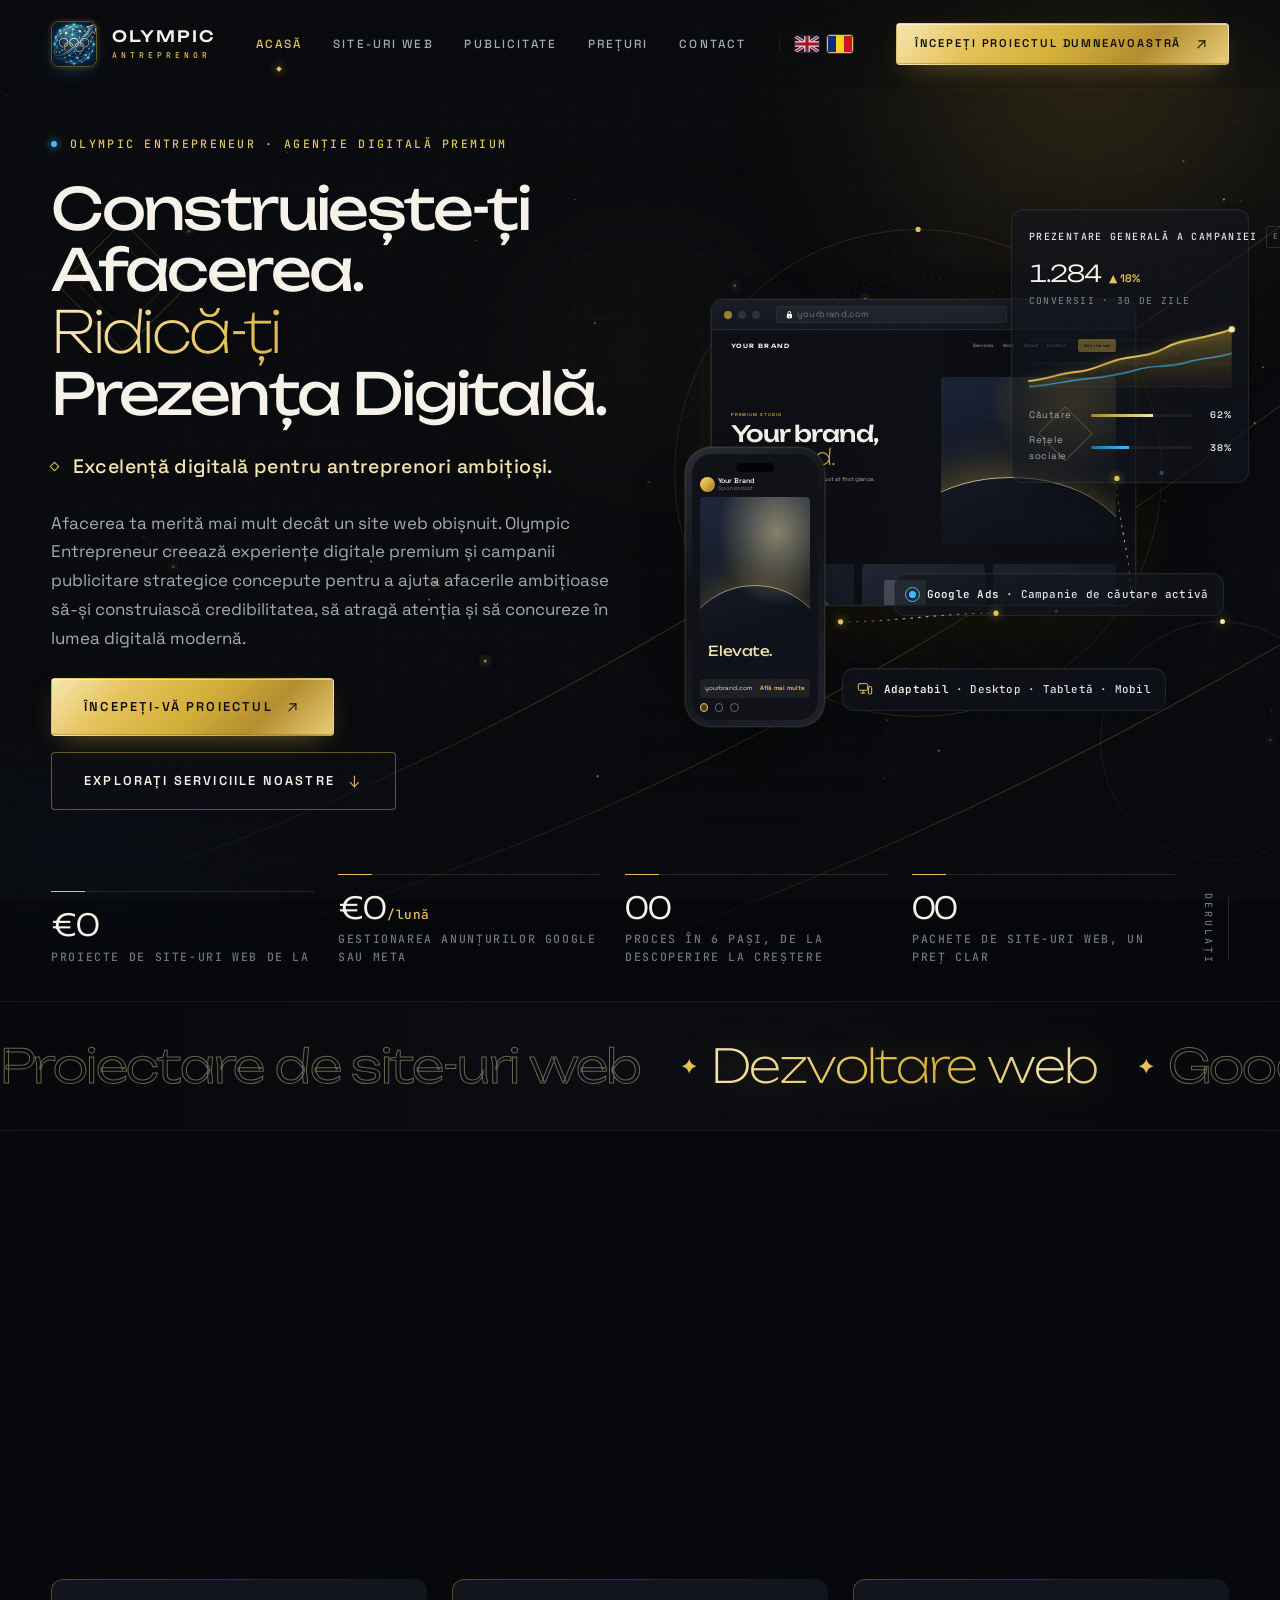
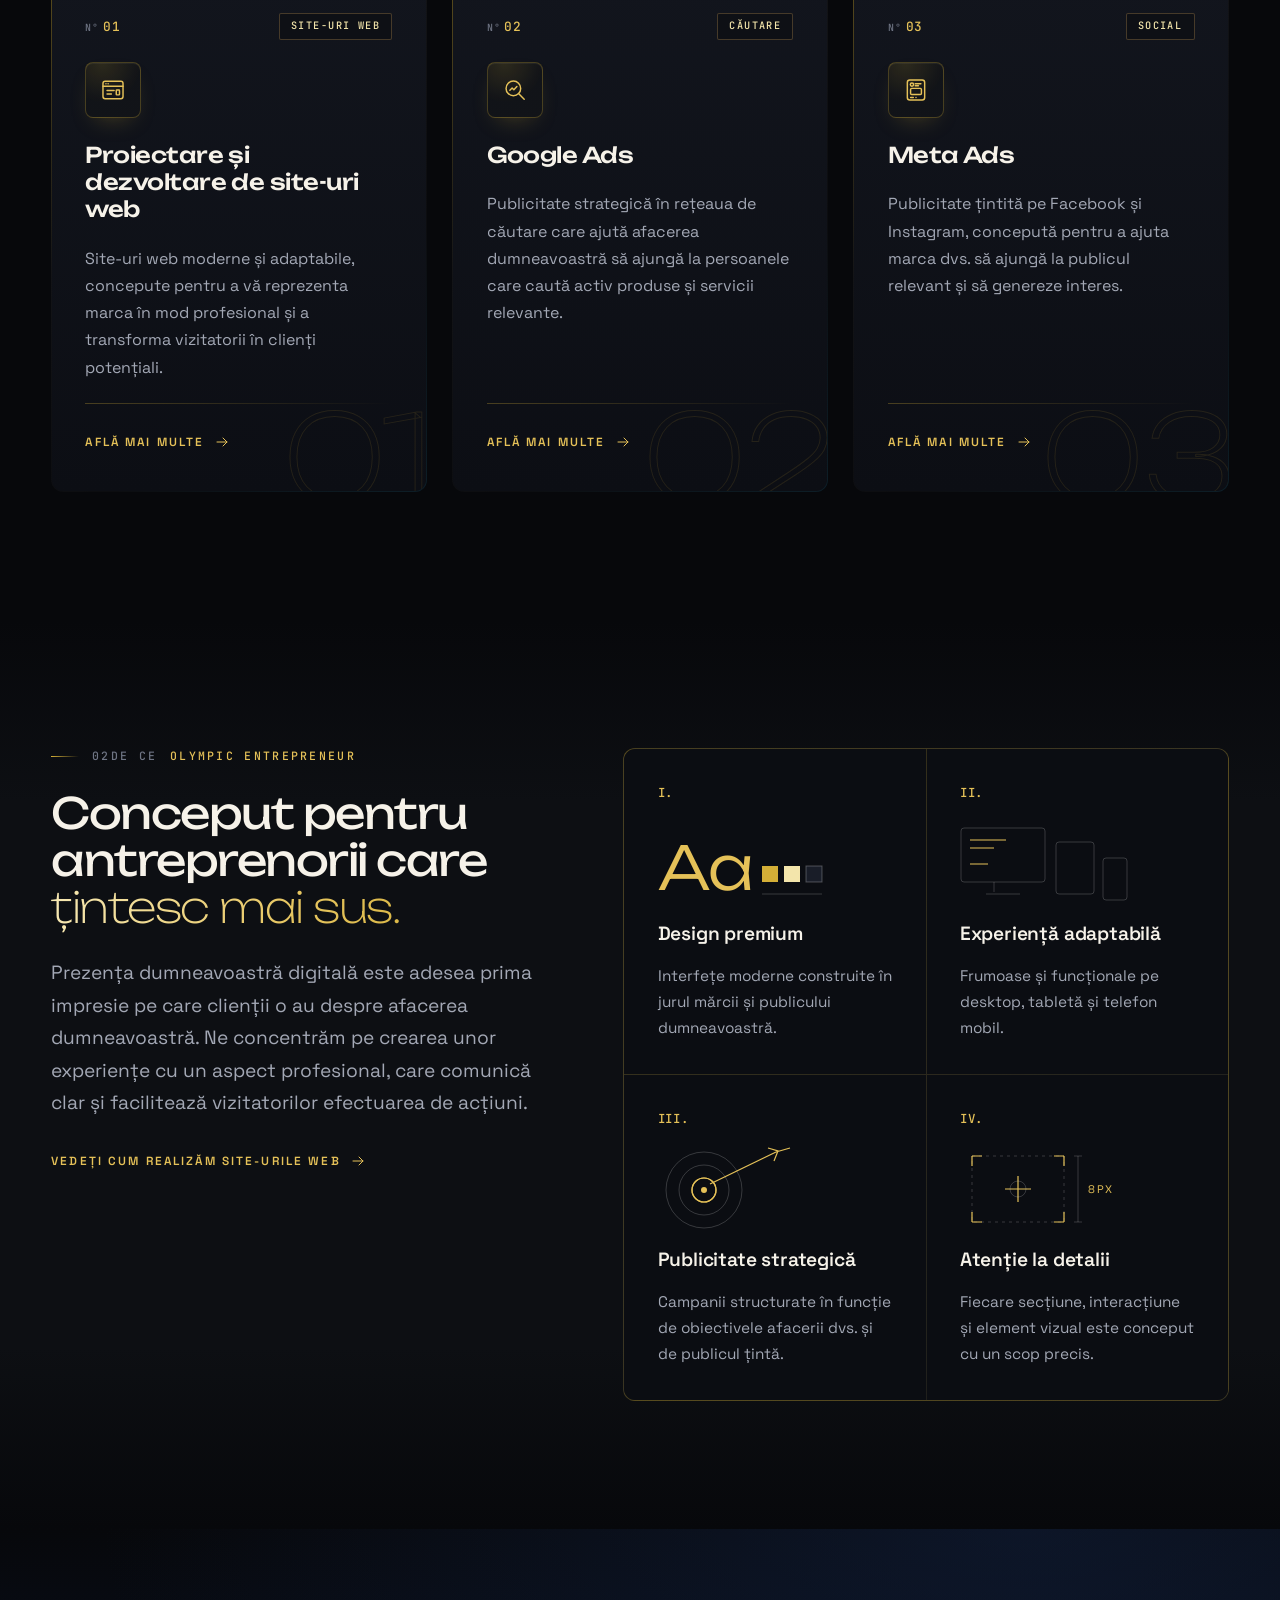
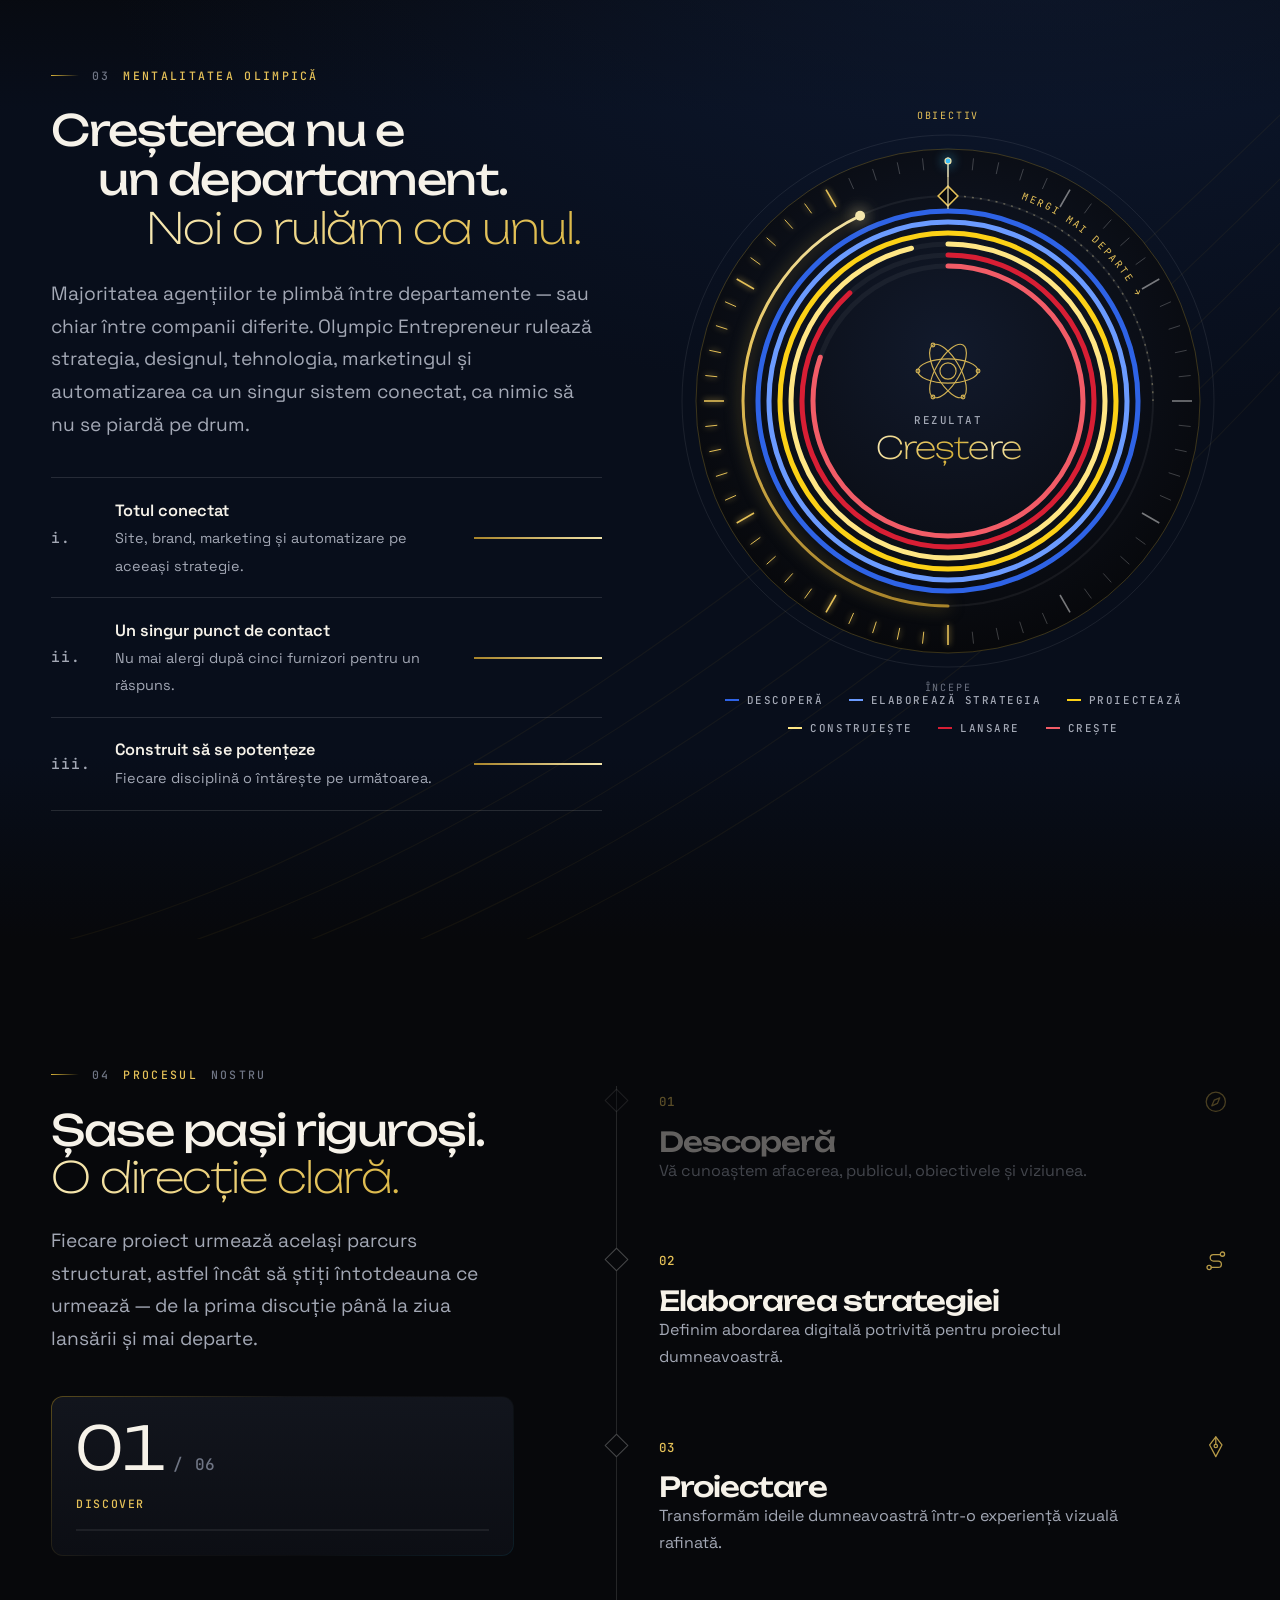
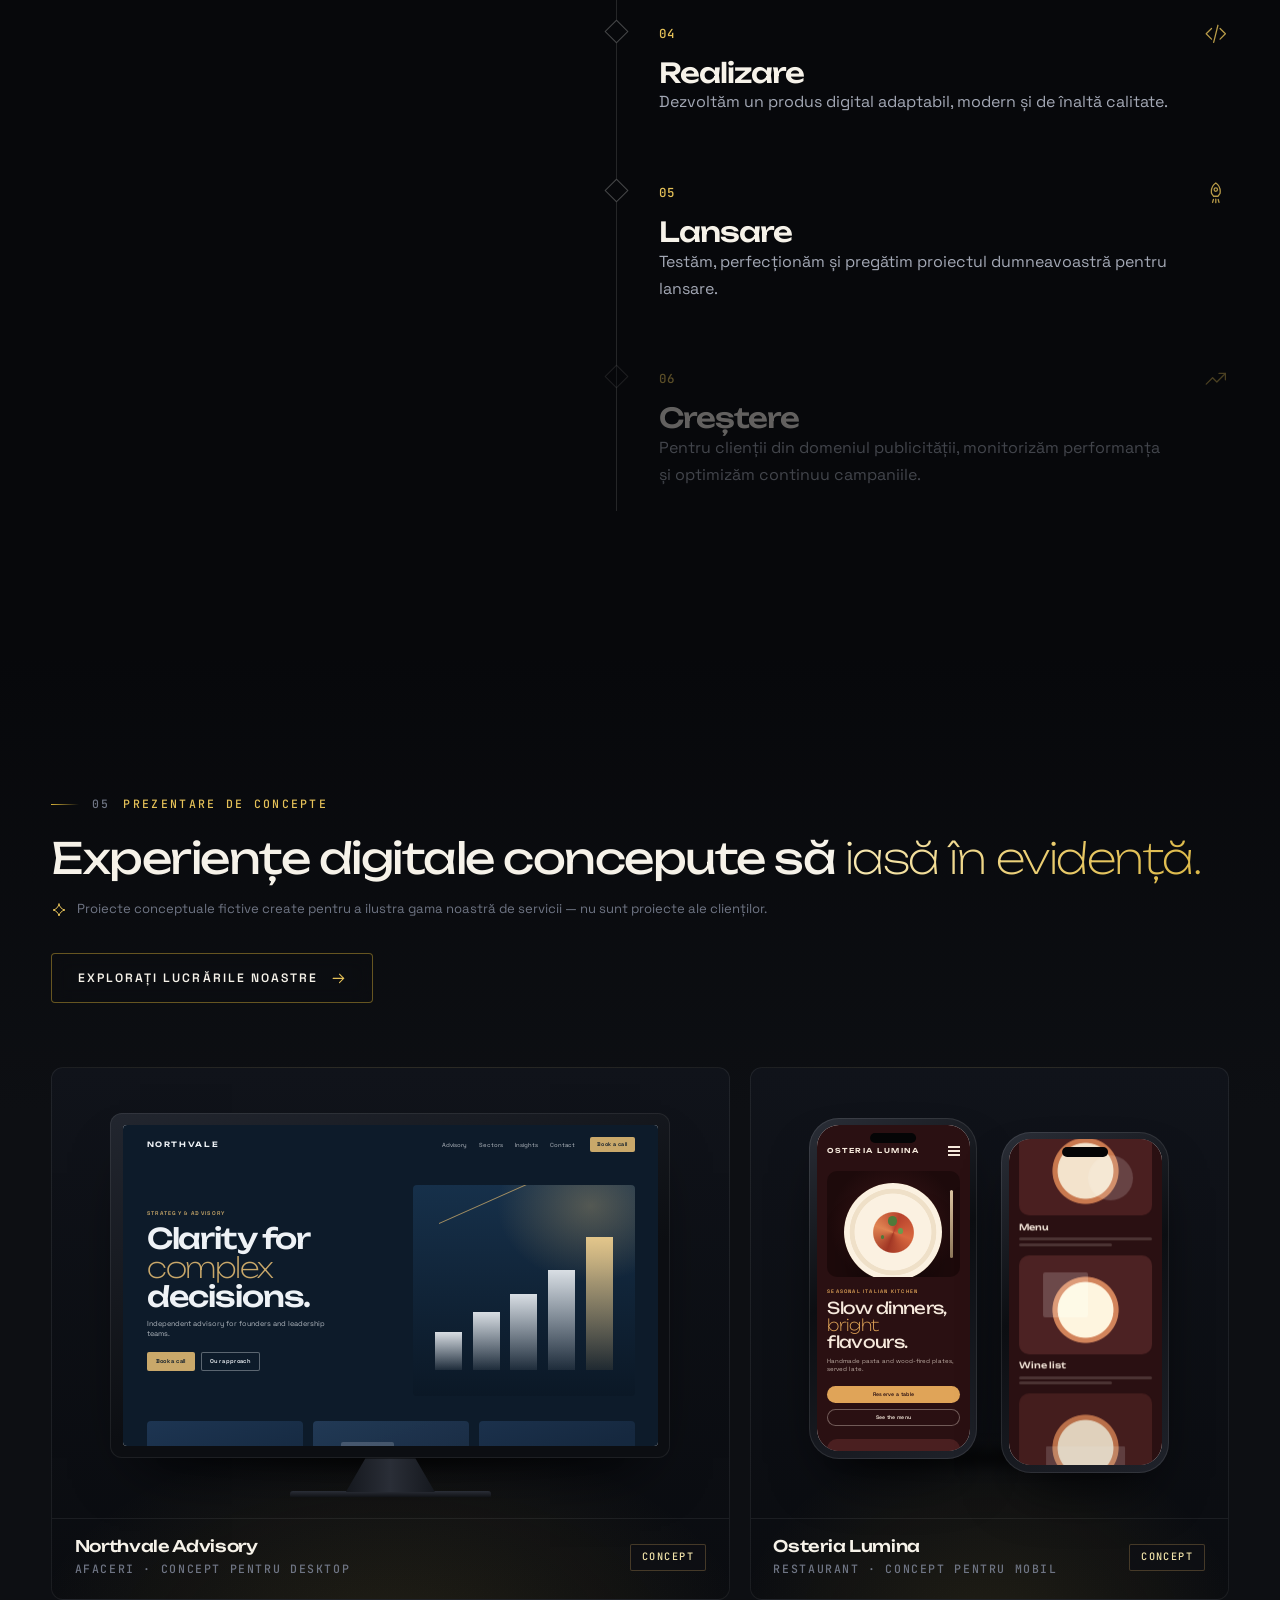
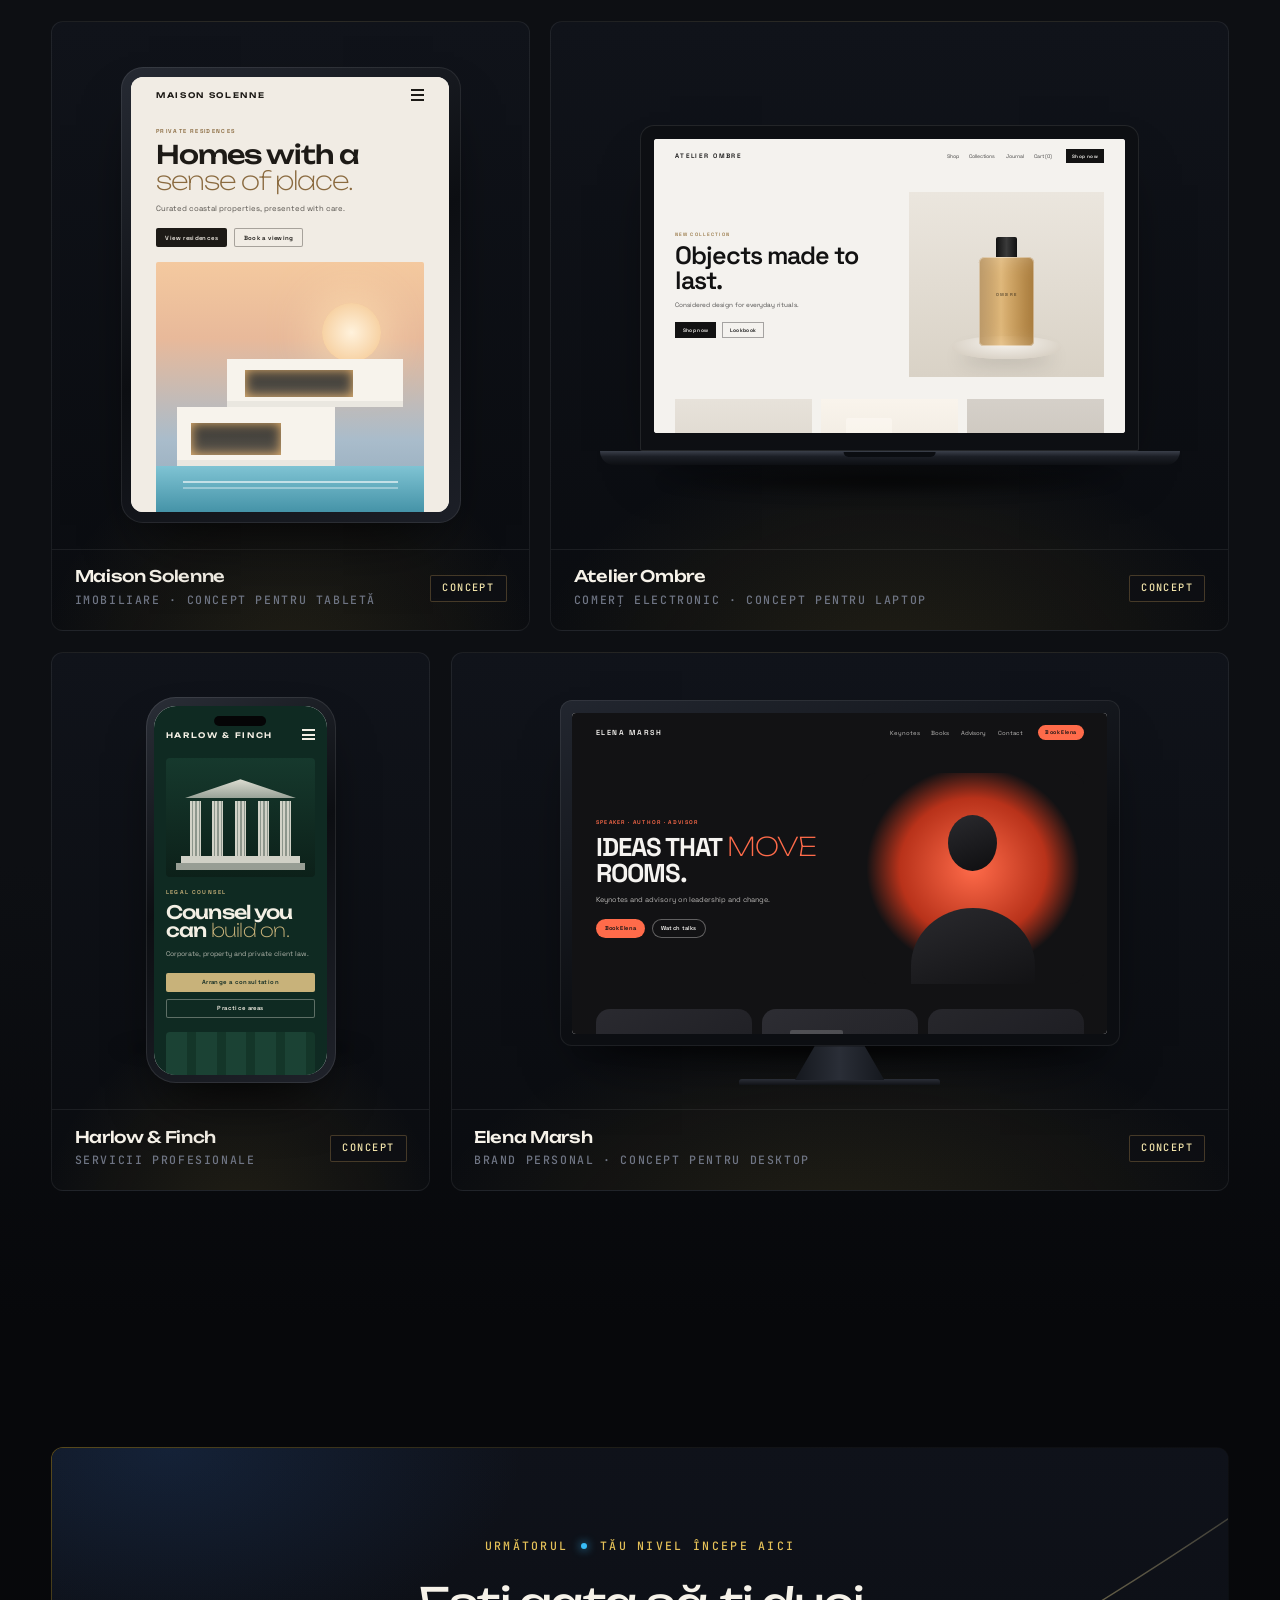
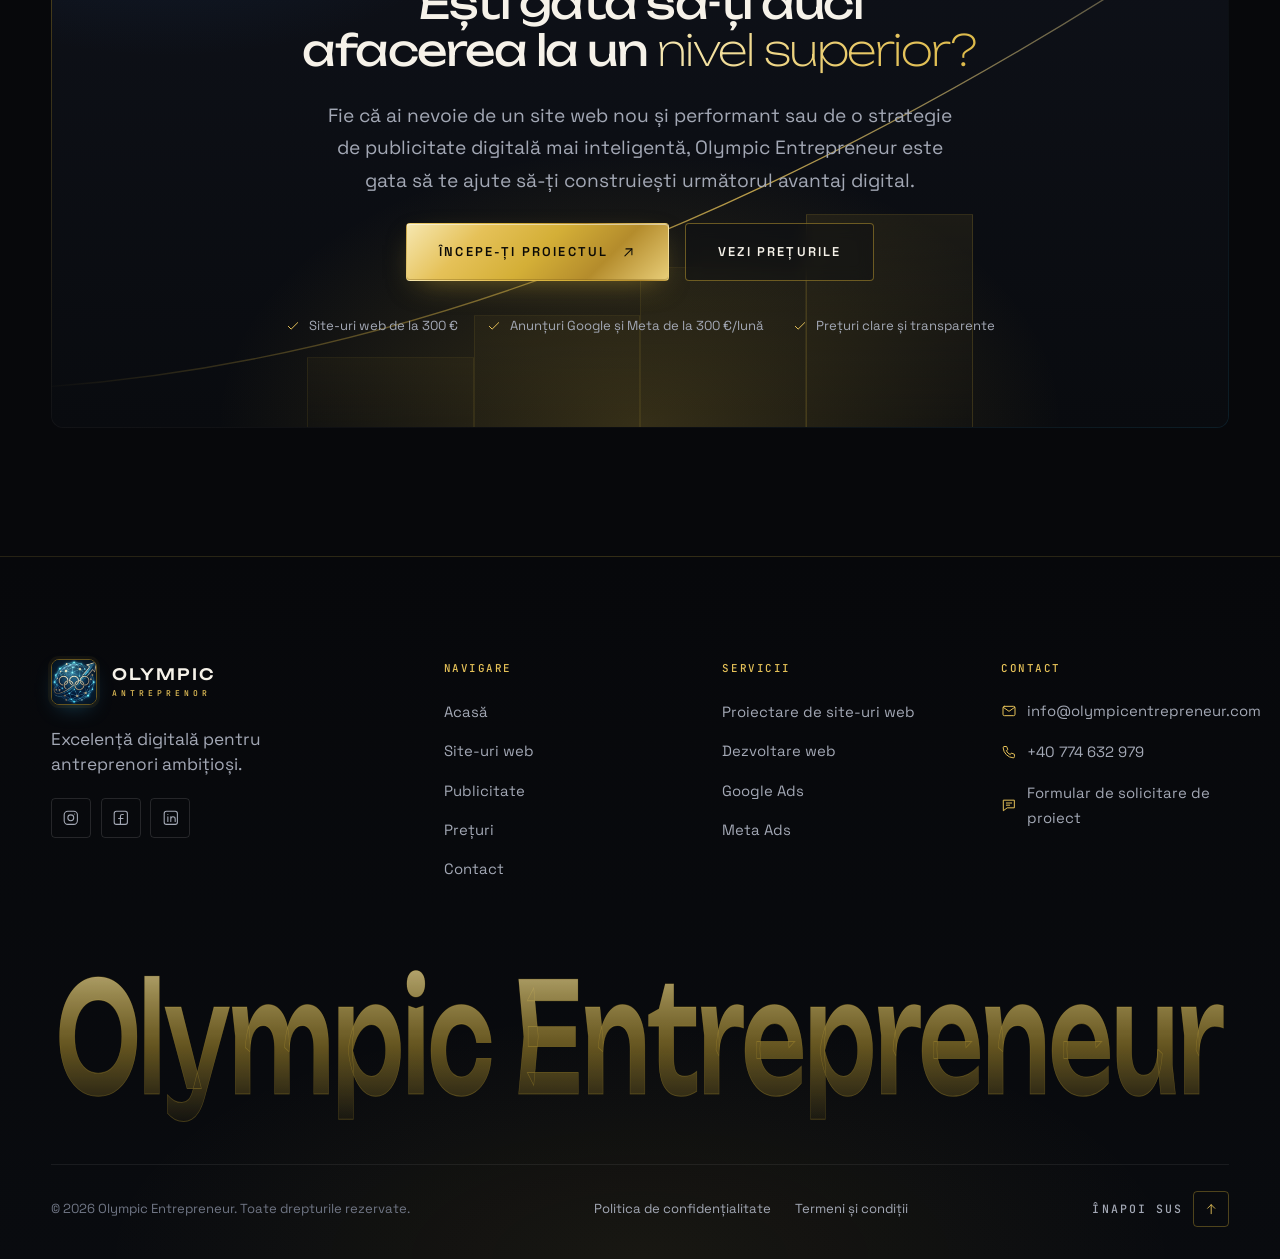
==== ro/index.html @ 7928e871 "Rebuild site: font system, language switcher (EN/RO), contact form backend, dial graphic Co-Authored" ====
<!DOCTYPE html>
<html lang="ro">
<head>
  <meta charset="utf-8">
  <meta name="viewport" content="width=device-width, initial-scale=1">
  <title>Olympic Entrepreneur — Agenție de design web premium și publicitate digitală</title>
  <meta name="description" content="Olympic Entrepreneur este o agenție digitală premium destinată antreprenorilor ambițioși: proiectare profesională de site-uri web, dezvoltare de site-uri web, gestionarea campaniilor Google Ads și Meta Ads. Site-uri web începând de la 300 €.">
  <meta name="theme-color" content="#07080b">
  <meta property="og:type" content="website">
  <meta property="og:site_name" content="Olympic Entrepreneur">
  <meta property="og:title" content="Olympic Entrepreneur — Excelență digitală pentru antreprenori ambițioși">
  <meta property="og:description" content="Site-uri web premium și publicitate strategică pe Google și Meta pentru companiile care țintesc mai sus.">
  <meta property="og:image" content="assets/img/logo.jpg">
  <link rel="icon" type="image/png" href="../assets/img/favicon.png">
  <link rel="apple-touch-icon" href="../assets/img/apple-touch-icon.png">
  <link rel="preconnect" href="https://fonts.googleapis.com">
  <link rel="preconnect" href="https://fonts.gstatic.com" crossorigin>
  <link href="https://fonts.googleapis.com/css2?family=Unbounded:wght@200..700&family=Space+Grotesk:wght@300..700&family=JetBrains+Mono:wght@400;500;600&display=swap" rel="stylesheet">
  <link rel="stylesheet" href="../assets/css/styles.css">
  <script>document.documentElement.classList.add('js');setTimeout(function(){if(!window.OE_READY)document.documentElement.classList.remove('js');},2500);</script>
  <script type="application/ld+json">
  {
    "@context": "https://schema.org",
    "@type": "ProfessionalService",
    "name": "Olympic Entrepreneur",
    "slogan": "Digital Excellence for Ambitious Entrepreneurs.",
    "description": "Premium digital agency offering website design, website development, Google Ads and Meta Ads management for entrepreneurs, small businesses and companies.",
    "logo": "assets/img/logo.jpg",
    "priceRange": "€300 – €1,000",
    "hasOfferCatalog": {
      "@type": "OfferCatalog",
      "name": "Digital services",
      "itemListElement": [
        { "@type": "Offer", "name": "Simple Website", "price": "300", "priceCurrency": "EUR" },
        { "@type": "Offer", "name": "Advanced Website", "price": "500", "priceCurrency": "EUR" },
        { "@type": "Offer", "name": "Premium Website", "price": "1000", "priceCurrency": "EUR" },
        { "@type": "Offer", "name": "Google Ads Management", "price": "300", "priceCurrency": "EUR", "priceSpecification": { "@type": "UnitPriceSpecification", "price": "300", "priceCurrency": "EUR", "unitText": "MONTH" } },
        { "@type": "Offer", "name": "Meta Ads Management", "price": "300", "priceCurrency": "EUR", "priceSpecification": { "@type": "UnitPriceSpecification", "price": "300", "priceCurrency": "EUR", "unitText": "MONTH" } }
      ]
    }
  }
  </script>
  <link rel="canonical" href="https://olympicentrepreneur.com/ro/">
  <link rel="alternate" hreflang="en" href="https://olympicentrepreneur.com/">
  <link rel="alternate" hreflang="ro" href="https://olympicentrepreneur.com/ro/">
  <link rel="alternate" hreflang="x-default" href="https://olympicentrepreneur.com/">
</head>
<body>
<script src="../assets/js/icons.js"></script>
<a class="skip-link" href="#main">Skip to content</a>

<!-- ============================ NAVIGATION ============================ -->
<header class="nav" data-nav>
  <div class="container nav__inner">
    <a class="brand" href="index.html" aria-label="Olympic Entrepreneur — Home">
      <span class="brand__mark"><img src="../assets/img/logo.jpg" alt="" width="46" height="46"></span>
      <span class="brand__type"><span class="brand__top">Olympic</span><span class="brand__bottom">Antreprenor</span></span>
    </a>
    <nav class="nav__links" aria-label="Primary">
      <a class="nav__link" href="index.html" aria-current="page">Acasă</a>
      <a class="nav__link" href="websites.html">Site-uri web</a>
      <a class="nav__link" href="advertising.html">Publicitate</a>
      <a class="nav__link" href="pricing.html">Prețuri</a>
      <a class="nav__link" href="contact.html">Contact</a>
      <div class="nav__lang" role="group" aria-label="Language / Limbă">
        <a class="lang-flag" href="../index.html" hreflang="en" lang="en" aria-label="English"><svg viewBox="0 0 60 40" xmlns="http://www.w3.org/2000/svg" aria-hidden="true" focusable="false"><rect width="60" height="40" fill="#0a1a4d"/><path d="M0,0 L60,40 M60,0 L0,40" stroke="#fff" stroke-width="8"/><path d="M0,0 L60,40 M60,0 L0,40" stroke="#c8102e" stroke-width="3.4"/><path d="M30,0 V40 M0,20 H60" stroke="#fff" stroke-width="14"/><path d="M30,0 V40 M0,20 H60" stroke="#c8102e" stroke-width="8"/></svg></a>
        <a class="lang-flag is-active" href="index.html" hreflang="ro" lang="ro" aria-current="true" aria-label="Română (curentă)"><svg viewBox="0 0 60 40" xmlns="http://www.w3.org/2000/svg" aria-hidden="true" focusable="false"><rect width="20" height="40" fill="#002b7f"/><rect x="20" width="20" height="40" fill="#fcd116"/><rect x="40" width="20" height="40" fill="#ce1126"/></svg></a>
      </div>
    </nav>
    <div class="nav__actions">
      <a class="btn btn--gold btn--sm" href="contact.html">Începeți proiectul dumneavoastră <svg class="icon"><use href="#i-arrow-ur"/></svg></a>
      <button class="burger" type="button" aria-label="Open menu" aria-expanded="false" aria-controls="menu" data-burger><span></span><span></span><span></span></button>
    </div>
  </div>
  <span class="nav__progress" data-progress></span>
</header>

<div class="menu" id="menu" data-menu>
  <nav aria-label="Mobile">
    <ul class="menu__list">
      <li><a class="menu__link" style="--i:0" href="index.html" aria-current="page"><small>01</small>Acasă</a></li>
      <li><a class="menu__link" style="--i:1" href="websites.html"><small>02</small>Site-uri web</a></li>
      <li><a class="menu__link" style="--i:2" href="advertising.html"><small>03</small>Publicitate</a></li>
      <li><a class="menu__link" style="--i:3" href="pricing.html"><small>04</small>Prețuri</a></li>
      <li><a class="menu__link" style="--i:4" href="contact.html"><small>05</small>Contact</a></li>
    </ul>
  </nav>
  <div class="menu__foot">
    <a class="btn btn--gold btn--lg btn--block" href="contact.html">Începeți-vă proiectul <svg class="icon"><use href="#i-arrow-ur"/></svg></a>
    <p class="menu__meta"><span>Excelență digitală pentru antreprenori ambițioși.</span></p>
    <div class="menu__lang" role="group" aria-label="Language / Limbă">
      <a class="lang-flag" href="../index.html" hreflang="en" lang="en" aria-label="English"><svg viewBox="0 0 60 40" xmlns="http://www.w3.org/2000/svg" aria-hidden="true" focusable="false"><rect width="60" height="40" fill="#0a1a4d"/><path d="M0,0 L60,40 M60,0 L0,40" stroke="#fff" stroke-width="8"/><path d="M0,0 L60,40 M60,0 L0,40" stroke="#c8102e" stroke-width="3.4"/><path d="M30,0 V40 M0,20 H60" stroke="#fff" stroke-width="14"/><path d="M30,0 V40 M0,20 H60" stroke="#c8102e" stroke-width="8"/></svg></a>
      <a class="lang-flag is-active" href="index.html" hreflang="ro" lang="ro" aria-label="Română (curentă)"><svg viewBox="0 0 60 40" xmlns="http://www.w3.org/2000/svg" aria-hidden="true" focusable="false"><rect width="20" height="40" fill="#002b7f"/><rect x="20" width="20" height="40" fill="#fcd116"/><rect x="40" width="20" height="40" fill="#ce1126"/></svg></a>
    </div>
  </div>
</div>

<main id="main">

  <!-- ============================ HERO ============================ -->
  <section class="hero" aria-labelledby="hero-title">
    <div class="fx" aria-hidden="true">
      <div class="fx-grid"></div>
      <div class="fx-light fx-light--a"></div>
      <div class="fx-light fx-light--b"></div>
      <div class="fx-light fx-light--c"></div>
      <svg class="fx-arcs" viewBox="0 0 1440 900" preserveAspectRatio="xMidYMid slice">
        <defs>
          <linearGradient id="arcGrad" x1="0" y1="1" x2="1" y2="0">
            <stop offset="0" stop-color="#d4af37" stop-opacity="0"/>
            <stop offset=".55" stop-color="#d4af37" stop-opacity=".55"/>
            <stop offset="1" stop-color="#f3e5ab" stop-opacity=".08"/>
          </linearGradient>
        </defs>
        <path class="arc" d="M-80 860C380 820 820 560 1520 40"/>
        <path class="arc" d="M-80 910C460 890 960 650 1520 190"/>
        <path class="arc" d="M200 980C640 920 1100 720 1520 440"/>
        <path class="comet" pathLength="1" d="M-80 860C380 820 820 560 1520 40"/>
        <path class="comet comet--2" pathLength="1" d="M-80 910C460 890 960 650 1520 190"/>
        <path class="comet comet--3" pathLength="1" d="M200 980C640 920 1100 720 1520 440"/>
      </svg>
      <canvas class="fx-particles" data-particles></canvas>
      <div class="fx-shape fx-shape--diamond" style="left:6%;top:24%"></div>
      <div class="fx-shape fx-shape--orbit" style="right:-60px;bottom:14%"></div>
      <div class="fx-vignette"></div>
    </div>

    <div class="container hero__grid">
      <div class="hero__copy">
        <p class="eyebrow eyebrow--plain fade-up" style="--d:.1s"><span class="dot"></span>Olympic Entrepreneur · Agenție digitală premium</p>
        <h1 class="h1 hero__title" id="hero-title">
          <span class="line"><span style="--i:0">Construiește-ți</span></span>
          <span class="line"><span style="--i:1">Afacerea.</span></span>
          <span class="line"><span style="--i:2"><em>Ridică-ți</em></span></span>
          <span class="line"><span style="--i:3">Prezența Digitală.</span></span>
        </h1>
        <p class="hero__kicker fade-up" style="--d:.75s">Excelență digitală pentru antreprenori ambițioși.</p>
        <p class="hero__text fade-up" style="--d:.9s">Afacerea ta merită mai mult decât un site web obișnuit. Olympic Entrepreneur creează experiențe digitale premium și campanii publicitare strategice concepute pentru a ajuta afacerile ambițioase să-și construiască credibilitatea, să atragă atenția și să concureze în lumea digitală modernă.</p>
        <div class="btn-row fade-up" style="--d:1.05s">
          <a class="btn btn--gold btn--lg" href="contact.html">Începeți-vă proiectul <svg class="icon"><use href="#i-arrow-ur"/></svg></a>
          <a class="btn btn--ghost btn--lg" href="#services">Explorați serviciile noastre <svg class="icon"><use href="#i-arrow-d"/></svg></a>
        </div>
      </div>

      <!-- Hero composition: website + analytics + ad campaign, linked by gold data lines -->
      <div class="hv" data-parallax aria-hidden="true">
        <svg class="hv__orbit" viewBox="0 0 600 600">
          <g class="spin">
            <circle class="ring" cx="300" cy="300" r="282"/>
            <circle class="node" cx="300" cy="18" r="3"/>
            <circle class="node node--c" cx="582" cy="300" r="2.5"/>
            <circle class="node" cx="100" cy="500" r="2"/>
          </g>
          <g class="spin spin--rev">
            <circle class="ring ring--dash" cx="300" cy="300" r="226"/>
            <circle class="node node--c" cx="74" cy="300" r="2.5"/>
            <circle class="node" cx="460" cy="460" r="2"/>
          </g>
        </svg>

        <div class="layer hv__browser"><div class="px" data-depth="10"><div class="float">
          <div class="win">
            <div class="win__bar"><i></i><i></i><i></i><span class="win__url">yourbrand.com</span></div>
            <div class="win__screen"><div data-ms="brand"></div></div>
          </div>
        </div></div></div>

        <div class="layer hv__dash"><div class="px" data-depth="22"><div class="float">
          <div class="glass dcard">
            <div class="dcard__head"><span class="dcard__title">Prezentare generală a campaniei</span><span class="dcard__tag">Exemple de date</span></div>
            <div class="dcard__kpi"><span class="dcard__num">1.284</span><span class="dcard__delta">▲ 18%</span></div>
            <div class="dcard__sub">Conversii · 30 de zile</div>
            <svg class="dcard__chart" viewBox="0 0 220 78">
              <defs>
                <linearGradient id="areaGrad" x1="0" y1="0" x2="0" y2="1"><stop offset="0" stop-color="#d4af37" stop-opacity=".35"/><stop offset="1" stop-color="#d4af37" stop-opacity="0"/></linearGradient>
              </defs>
              <line class="gl" x1="0" y1="20" x2="220" y2="20"/><line class="gl" x1="0" y1="45" x2="220" y2="45"/><line class="gl" x1="0" y1="70" x2="220" y2="70"/>
              <path class="ar" d="M0 64C22 62 34 55 52 54S82 44 100 40 130 38 148 28 184 20 220 8V78H0Z"/>
              <path class="ln2" pathLength="1" d="M0 70C26 68 40 64 60 62S96 58 116 52 150 50 170 44 200 40 220 34"/>
              <path class="ln" pathLength="1" d="M0 64C22 62 34 55 52 54S82 44 100 40 130 38 148 28 184 20 220 8"/>
              <circle class="tip" cx="220" cy="8" r="3.5"/>
            </svg>
            <div class="dcard__bars">
              <div class="dcard__bar"><span>Căutare</span><span class="meter"><i style="--v:.62"></i></span><b>62%</b></div>
              <div class="dcard__bar"><span>Rețele sociale</span><span class="meter meter--c"><i style="--v:.38"></i></span><b>38%</b></div>
            </div>
          </div>
        </div></div></div>

        <div class="layer hv__phone"><div class="px" data-depth="34"><div class="float">
          <div class="phone"><div class="phone__screen">
            <div class="post">
              <div class="post__head"><span class="post__avatar"></span><span class="post__who"><b>Your Brand</b><span>Sponsorizat</span></span></div>
              <div class="post__img"></div>
              <div class="post__cta"><span>yourbrand.com</span><span>Află mai multe</span></div>
              <div class="post__react"><i></i><i></i><i></i></div>
            </div>
          </div></div>
        </div></div></div>

        <div class="layer hv__chip--a"><div class="px" data-depth="40"><div class="float">
          <div class="glass fchip"><span class="pulse-dot"></span><span><b>Google Ads</b> · Campanie de căutare activă</span></div>
        </div></div></div>
        <div class="layer hv__chip--b"><div class="px" data-depth="28"><div class="float">
          <div class="glass fchip"><span class="fchip__devs"><svg class="icon"><use href="#i-devices"/></svg></span><span><b>Adaptabil</b> · Desktop · Tabletă · Mobil</span></div>
        </div></div></div>

        <svg class="hv__links" viewBox="0 0 600 612" preserveAspectRatio="none">
          <defs>
            <linearGradient id="linkGrad" x1="0" x2="1"><stop offset="0" stop-color="#e5c158" stop-opacity=".2"/><stop offset=".5" stop-color="#f3e5ab" stop-opacity=".9"/><stop offset="1" stop-color="#e5c158" stop-opacity=".2"/></linearGradient>
          </defs>
          <path d="M150 478C220 478 260 468 330 468"/>
          <path d="M470 312C470 360 484 392 486 440"/>
          <circle cx="150" cy="478" r="3"/><circle cx="330" cy="468" r="3"/><circle cx="470" cy="312" r="3"/>
        </svg>
      </div>
    </div>

    <div class="container hero__foot">
      <div class="stat fade-up" style="--d:1.25s"><span class="stat__value" data-count="300" data-prefix="€">300 €</span><span class="stat__label">Proiecte de site-uri web de la</span></div>
      <div class="stat fade-up" style="--d:1.35s"><span class="stat__value"><span data-count="300" data-prefix="€">300 €</span><small>/lună</small></span><span class="stat__label">Gestionarea anunțurilor Google sau Meta</span></div>
      <div class="stat fade-up" style="--d:1.45s"><span class="stat__value" data-count="6" data-pad="2">06</span><span class="stat__label">Proces în 6 pași, de la descoperire la creștere</span></div>
      <div class="stat fade-up" style="--d:1.55s"><span class="stat__value" data-count="3" data-pad="2">03</span><span class="stat__label">Pachete de site-uri web, un preț clar</span></div>
      <span class="scroll-cue fade-up" style="--d:1.8s"><i></i>Derulați</span>
    </div>
  </section>

  <!-- ============================ BRAND BAND ============================ -->
  <section class="band" aria-label="Our services">
    <div class="marquee" aria-hidden="true">
      <div class="marquee__group">
        <span class="marquee__item">Proiectare de site-uri web</span><svg class="marquee__star icon--fill"><use href="#i-spark"/></svg>
        <span class="marquee__item marquee__item--gold"> Dezvoltare web</span><svg class="marquee__star icon--fill"><use href="#i-spark"/></svg>
        <span class="marquee__item"> Google Ads</span><svg class="marquee__star icon--fill"><use href="#i-spark"/></svg>
        <span class="marquee__item marquee__item--fill"> Meta Ads</span><svg class="marquee__star icon--fill"><use href="#i-spark"/></svg>
        <span class="marquee__item"> Olympic Entrepreneur</span><svg class="marquee__star icon--fill"><use href="#i-spark"/></svg>
        <span class="marquee__item marquee__item--gold"> Excelență digitală</span><svg class="marquee__star icon--fill"><use href="#i-spark"/></svg>
      </div>
      <div class="marquee__group">
        <span class="marquee__item"> Proiectare de site-uri web</span><svg class="marquee__star icon--fill"><use href="#i-spark"/></svg>
        <span class="marquee__item marquee__item--gold"> Dezvoltare web</span><svg class="marquee__star icon--fill"><use href="#i-spark"/></svg>
        <span class="marquee__item"> Google Ads</span><svg class="marquee__star icon--fill"><use href="#i-spark"/></svg>
        <span class="marquee__item marquee__item--fill"> Meta Ads</span><svg class="marquee__star icon--fill"><use href="#i-spark"/></svg>
        <span class="marquee__item"> Olympic Entrepreneur</span><svg class="marquee__star icon--fill"><use href="#i-spark"/></svg>
        <span class="marquee__item marquee__item--gold"> Excelență digitală</span><svg class="marquee__star icon--fill"><use href="#i-spark"/></svg>
      </div>
    </div>
    <p class="sr-only">Proiectare de site-uri web, dezvoltare web, Google Ads și Meta Ads.</p>
  </section>

  <!-- ============================ INTRODUCTION ============================ -->
  <section class="section" id="services" aria-labelledby="intro-title">
    <div class="container">
      <header class="shead shead--split">
        <p class="eyebrow" data-reveal><span class="eyebrow__num">01 Ce</span> facem</p>
        <h2 class="h2" id="intro-title" data-reveal style="--d:.08s">Afacerea ta. Viziunea ta. <em>Avantajul tău digital.</em></h2>
        <p class="lead" data-reveal style="--d:.16s">La Olympic Entrepreneur, combinăm designul, tehnologia și publicitatea digitală pentru a ajuta afacerile să-și consolideze prezența online. De la un site web proiectat profesional până la campanii publicitare țintite pe Google și Meta, creăm soluții digitale adaptate obiectivelor dumneavoastră.</p>
      </header>

      <div class="cards-3">
        <article class="svc panel spot draw-on-hover" data-reveal style="--d:0s">
          <span class="svc__accent"></span>
          <div class="svc__top"><span class="svc__num">01</span><span class="chip">Site-uri web</span></div>
          <span class="icon-plate"><svg class="icon"><use href="#i-web"/></svg></span>
          <h3 class="svc__title">Proiectare și dezvoltare de site-uri web</h3>
          <p class="svc__text">Site-uri web moderne și adaptabile, concepute pentru a vă reprezenta marca în mod profesional și a transforma vizitatorii în clienți potențiali.</p>
          <div class="svc__rule"></div>
          <a class="link-arrow" href="websites.html">Află mai multe <svg class="icon"><use href="#i-arrow-r"/></svg></a>
          <span class="svc__ghost" aria-hidden="true">01</span>
        </article>
        <article class="svc panel spot draw-on-hover" data-reveal style="--d:.1s">
          <span class="svc__accent"></span>
          <div class="svc__top"><span class="svc__num">02</span><span class="chip">Căutare</span></div>
          <span class="icon-plate"><svg class="icon"><use href="#i-search-ads"/></svg></span>
          <h3 class="svc__title">Google Ads</h3>
          <p class="svc__text">Publicitate strategică în rețeaua de căutare care ajută afacerea dumneavoastră să ajungă la persoanele care caută activ produse și servicii relevante.</p>
          <div class="svc__rule"></div>
          <a class="link-arrow" href="advertising.html#google">Află mai multe <svg class="icon"><use href="#i-arrow-r"/></svg></a>
          <span class="svc__ghost" aria-hidden="true">02</span>
        </article>
        <article class="svc panel spot draw-on-hover" data-reveal style="--d:.2s">
          <span class="svc__accent"></span>
          <div class="svc__top"><span class="svc__num">03</span><span class="chip">Social</span></div>
          <span class="icon-plate"><svg class="icon"><use href="#i-social"/></svg></span>
          <h3 class="svc__title">Meta Ads</h3>
          <p class="svc__text">Publicitate țintită pe Facebook și Instagram, concepută pentru a ajuta marca dvs. să ajungă la publicul relevant și să genereze interes.</p>
          <div class="svc__rule"></div>
          <a class="link-arrow" href="advertising.html#meta">Află mai multe <svg class="icon"><use href="#i-arrow-r"/></svg></a>
          <span class="svc__ghost" aria-hidden="true">03</span>
        </article>
      </div>
    </div>
  </section>

  <!-- ============================ WHY ============================ -->
  <section class="section zone-charcoal" aria-labelledby="why-title">
    <div class="container why">
      <div class="why__aside">
        <p class="eyebrow" data-reveal><span class="eyebrow__num">02De ce</span> Olympic Entrepreneur</p>
        <h2 class="h2" id="why-title" data-reveal style="--d:.08s">Conceput pentru antreprenorii care <em>țintesc mai sus.</em></h2>
        <p class="lead" data-reveal style="--d:.16s">Prezența dumneavoastră digitală este adesea prima impresie pe care clienții o au despre afacerea dumneavoastră. Ne concentrăm pe crearea unor experiențe cu un aspect profesional, care comunică clar și facilitează vizitatorilor efectuarea de acțiuni.</p>
        <div data-reveal style="--d:.24s"><a class="link-arrow" href="websites.html">Vedeți cum realizăm site-urile web <svg class="icon"><use href="#i-arrow-r"/></svg></a></div>
      </div>

      <div class="why__grid" data-reveal="scale">
        <article class="benefit">
          <span class="benefit__idx">I.</span>
          <div class="benefit__art" aria-hidden="true">
            <svg viewBox="0 0 170 86">
              <text x="0" y="70" font-family="Unbounded, sans-serif" font-size="60" font-weight="300" fill="currentColor">Aa</text>
              <rect class="bart-swatch" x="104" y="46" width="16" height="16" fill="#d4af37"/>
              <rect class="bart-swatch" x="126" y="46" width="16" height="16" fill="#f3e5ab"/>
              <rect class="bart-swatch" x="148" y="46" width="16" height="16" fill="#191d28" stroke="rgba(255,255,255,.25)"/>
              <line class="bart-soft" x1="104" y1="74" x2="164" y2="74"/>
            </svg>
          </div>
          <h3 class="h3">Design premium</h3>
          <p>Interfețe moderne construite în jurul mărcii și publicului dumneavoastră.</p>
        </article>
        <article class="benefit">
          <span class="benefit__idx">II.</span>
          <div class="benefit__art" aria-hidden="true">
            <svg viewBox="0 0 170 86">
              <rect class="bart-soft bart-dev" x="1" y="8" width="84" height="54" rx="3"/>
              <path class="bart-soft" d="M34 62v10M26 74h34"/>
              <rect class="bart-soft bart-dev bart-dev--2" x="96" y="22" width="38" height="52" rx="3"/>
              <rect class="bart-soft bart-dev" x="143" y="38" width="24" height="42" rx="3"/>
              <path class="bart-line" d="M10 20h36M10 28h24M10 44h18"/>
            </svg>
          </div>
          <h3 class="h3">Experiență adaptabilă</h3>
          <p>Frumoase și funcționale pe desktop, tabletă și telefon mobil.</p>
        </article>
        <article class="benefit">
          <span class="benefit__idx">III.</span>
          <div class="benefit__art" aria-hidden="true">
            <svg viewBox="0 0 170 86">
              <circle class="bart-soft" cx="46" cy="44" r="38"/>
              <circle class="bart-soft" cx="46" cy="44" r="25"/>
              <circle class="bart-line" cx="46" cy="44" r="12"/>
              <circle class="bart-line bart-ring" cx="46" cy="44" r="12"/>
              <circle class="bart-fill" cx="46" cy="44" r="3"/>
              <g class="bart-arrow"><path class="bart-line" d="M52 38L118 6"/><path class="bart-line" d="M110 2l10 3-4 10M118 6l14-4"/></g>
            </svg>
          </div>
          <h3 class="h3">Publicitate strategică</h3>
          <p>Campanii structurate în funcție de obiectivele afacerii dvs. și de publicul țintă.</p>
        </article>
        <article class="benefit">
          <span class="benefit__idx">IV.</span>
          <div class="benefit__art" aria-hidden="true">
            <svg viewBox="0 0 170 86">
              <rect class="bart-soft" x="12" y="10" width="92" height="66" stroke-dasharray="3 4"/>
              <path class="bart-line" d="M12 10h10M12 10v10M104 10h-10M104 10v10M12 76h10M12 76v-10M104 76h-10M104 76v-10"/>
              <g class="bart-cross"><path class="bart-line" d="M58 30v26M45 43h26"/><circle class="bart-soft" cx="58" cy="43" r="8"/></g>
              <path class="bart-soft" d="M118 10v66M114 10h8M114 76h8"/>
              <text x="128" y="47" font-family="Space Grotesk, sans-serif" font-size="11" letter-spacing="1.5" fill="currentColor">8PX</text>
            </svg>
          </div>
          <h3 class="h3">Atenție la detalii</h3>
          <p>Fiecare secțiune, interacțiune și element vizual este conceput cu un scop precis.</p>
        </article>
      </div>
    </div>
  </section>

  <!-- ============================ THE OLYMPIC MINDSET ============================ -->
  <section class="section zone-navy mindset" aria-labelledby="mindset-title">
    <svg class="mindset__lanes" viewBox="0 0 1440 800" preserveAspectRatio="none" aria-hidden="true">
      <path d="M-40 820C420 760 900 520 1480 120"/>
      <path d="M-40 850C440 790 930 560 1480 170"/>
      <path d="M-40 880C460 820 960 600 1480 220"/>
      <path d="M-40 910C480 850 990 640 1480 270"/>
      <path d="M-40 940C500 880 1020 680 1480 320"/>
    </svg>
    <div class="container mindset__grid">
      <div data-reveal-group>
        <p class="eyebrow" data-reveal><span class="eyebrow__num">03</span> Mentalitatea olimpică</p>
        <h2 class="h2 stair" id="mindset-title" data-reveal style="--d:.08s; margin-top:1.4rem">
          <span>Creșterea nu e</span>
          <span>un departament.</span>
          <span><em>Noi o rulăm ca unul.</em></span>
        </h2>
        <p class="lead" data-reveal style="--d:.16s; margin-top:1.6rem">Majoritatea agențiilor te plimbă între departamente — sau chiar între companii diferite. Olympic Entrepreneur rulează strategia, designul, tehnologia, marketingul și automatizarea ca un singur sistem conectat, ca nimic să nu se piardă pe drum.</p>
        <ul class="tenets" data-reveal style="--d:.24s">
          <li class="tenet"><span class="tenet__n">i.</span><div><b>Totul conectat</b><span>Site, brand, marketing și automatizare pe aceeași strategie.</span></div><span class="tenet__bar"><i></i></span></li>
          <li class="tenet"><span class="tenet__n">ii.</span><div><b>Un singur punct de contact</b><span>Nu mai alergi după cinci furnizori pentru un răspuns.</span></div><span class="tenet__bar"><i></i></span></li>
          <li class="tenet"><span class="tenet__n">iii.</span><div><b>Construit să se potențeze</b><span>Fiecare disciplină o întărește pe următoarea.</span></div><span class="tenet__bar"><i></i></span></li>
        </ul>
      </div>

      <!-- Chronograph dial: progress toward the goal — then beyond it -->
      <div data-reveal="scale" style="--d:.1s">
        <div class="dial" data-dial aria-hidden="true">
          <svg viewBox="0 0 540 540">
            <defs>
              <radialGradient id="dialFace" cx="50%" cy="40%" r="60%"><stop offset="0" stop-color="#121a2c"/><stop offset="1" stop-color="#07080b"/></radialGradient>
              <linearGradient id="dialGold" x1="0" y1="1" x2="0" y2="0"><stop offset="0" stop-color="#a8842a"/><stop offset=".6" stop-color="#e5c158"/><stop offset="1" stop-color="#f3e5ab"/></linearGradient>
            </defs>
            <circle class="bezel" cx="270" cy="270" r="266"/>
            <circle class="face" cx="270" cy="270" r="252"/>
            <g data-ticks></g>
            <circle class="track" cx="270" cy="270" r="205"/>
            <path id="beyondPath" class="beyond" d="M270 65A205 205 0 0 1 475 270"/>
            <path class="progress" data-dial-progress pathLength="1" stroke-dasharray="1" stroke-dashoffset="1" d="M270 475A205 205 0 0 1 270 65"/>
            <circle class="inner-track" cx="270" cy="270" r="190"/>
            <circle class="inner-track" cx="270" cy="270" r="179"/>
            <circle class="inner-track" cx="270" cy="270" r="168"/>
            <circle class="inner-track" cx="270" cy="270" r="157"/>
            <circle class="inner-track" cx="270" cy="270" r="146"/>
            <circle class="inner-track" cx="270" cy="270" r="135"/>
            <!-- Six rings in the colours of the Romanian flag: blue · yellow · red -->
            <circle class="inner" data-inner stroke="#2e63e6" cx="270" cy="270" r="190" pathLength="1" stroke-dasharray="1" stroke-dashoffset="1" transform="rotate(-90 270 270)"/>
            <circle class="inner" data-inner stroke="#6b9bff" cx="270" cy="270" r="179" pathLength="1" stroke-dasharray="1" stroke-dashoffset="1" transform="rotate(-90 270 270)"/>
            <circle class="inner" data-inner stroke="#fcd116" cx="270" cy="270" r="168" pathLength="1" stroke-dasharray="1" stroke-dashoffset="1" transform="rotate(-90 270 270)"/>
            <circle class="inner" data-inner stroke="#ffe685" cx="270" cy="270" r="157" pathLength="1" stroke-dasharray="1" stroke-dashoffset="1" transform="rotate(-90 270 270)"/>
            <circle class="inner" data-inner stroke="#d81e34" cx="270" cy="270" r="146" pathLength="1" stroke-dasharray="1" stroke-dashoffset="1" transform="rotate(-90 270 270)"/>
            <circle class="inner" data-inner stroke="#f25c67" cx="270" cy="270" r="135" pathLength="1" stroke-dasharray="1" stroke-dashoffset="1" transform="rotate(-90 270 270)"/>
            <text dy="-10"><textPath href="#beyondPath" startOffset="22%" class="t-gold">Mergi mai departe →</textPath></text>
            <text x="270" y="560" text-anchor="middle">Începe</text>
            <rect class="goal" x="263" y="58" width="14" height="14" transform="rotate(45 270 65)"/>
            <text x="270" y="-12" text-anchor="middle" class="t-gold">Obiectiv</text>
            <circle class="runner" data-runner cx="270" cy="475" r="5"/>
            <g class="hand"><line x1="270" y1="78" x2="270" y2="30"/><circle class="hand-tip" cx="270" cy="30" r="3"/></g>
          </svg>
          <div class="dial__center">
            <svg class="icon dial__icon"><use href="#i-orbit"/></svg>
            <span class="label">Rezultat</span>
            <strong>Creștere</strong>
          </div>
        </div>
        <div class="dial__legend" aria-hidden="true">
          <span><i style="background:#2e63e6"></i>Descoperă</span>
          <span><i style="background:#6b9bff"></i>Elaborează strategia</span>
          <span><i style="background:#fcd116"></i>Proiectează</span>
          <span><i style="background:#ffe685"></i>Construiește</span>
          <span><i style="background:#d81e34"></i>Lansare</span>
          <span><i style="background:#f25c67"></i>Crește</span>
        </div>
      </div>
    </div>
  </section>

  <!-- ============================ PROCESS ============================ -->
  <section class="section" aria-labelledby="process-title">
    <div class="container process" data-process>
      <div class="process__aside">
        <p class="eyebrow" data-reveal><span class="eyebrow__num">04</span> Procesul <span class="eyebrow__num">nostru</span></p>
        <h2 class="h2" id="process-title" data-reveal style="--d:.08s">Șase pași riguroși. <em>O direcție clară.</em></h2>
        <p class="lead" data-reveal style="--d:.16s">Fiecare proiect urmează același parcurs structurat, astfel încât să știți întotdeauna ce urmează — de la prima discuție până la ziua lansării și mai departe.</p>
        <div class="process__meter panel" data-reveal style="--d:.24s" aria-hidden="true">
          <div class="process__count"><b data-step-num>01</b><span>/ 06</span></div>
          <span class="process__name" data-step-name>Descoperă</span>
          <div class="process__track"><i data-step-bar></i></div>
        </div>
      </div>

      <div class="steps">
        <span class="steps__fill" data-steps-fill aria-hidden="true"></span>
        <ol class="steps__list">
        <li class="step" data-step="Discover">
          <span class="step__node"></span>
          <div class="step__head"><span class="step__n">01</span><span class="step__icon"><svg class="icon"><use href="#i-compass"/></svg></span></div>
          <h3 class="step__title">Descoperă</h3>
          <p>Vă cunoaștem afacerea, publicul, obiectivele și viziunea.</p>
        </li>
        <li class="step" data-step="Strategize">
          <span class="step__node"></span>
          <div class="step__head"><span class="step__n">02</span><span class="step__icon"><svg class="icon"><use href="#i-route"/></svg></span></div>
          <h3 class="step__title">Elaborarea strategiei</h3>
          <p>Definim abordarea digitală potrivită pentru proiectul dumneavoastră.</p>
        </li>
        <li class="step" data-step="Design">
          <span class="step__node"></span>
          <div class="step__head"><span class="step__n">03</span><span class="step__icon"><svg class="icon"><use href="#i-pen"/></svg></span></div>
          <h3 class="step__title">Proiectare</h3>
          <p>Transformăm ideile dumneavoastră într-o experiență vizuală rafinată.</p>
        </li>
        <li class="step" data-step="Build">
          <span class="step__node"></span>
          <div class="step__head"><span class="step__n">04</span><span class="step__icon"><svg class="icon"><use href="#i-code"/></svg></span></div>
          <h3 class="step__title">Realizare</h3>
          <p>Dezvoltăm un produs digital adaptabil, modern și de înaltă calitate.</p>
        </li>
        <li class="step" data-step="Launch">
          <span class="step__node"></span>
          <div class="step__head"><span class="step__n">05</span><span class="step__icon"><svg class="icon"><use href="#i-launch"/></svg></span></div>
          <h3 class="step__title">Lansare</h3>
          <p>Testăm, perfecționăm și pregătim proiectul dumneavoastră pentru lansare.</p>
        </li>
        <li class="step" data-step="Grow">
          <span class="step__node"></span>
          <div class="step__head"><span class="step__n">06</span><span class="step__icon"><svg class="icon"><use href="#i-trend"/></svg></span></div>
          <h3 class="step__title">Creștere</h3>
          <p>Pentru clienții din domeniul publicității, monitorizăm performanța și optimizăm continuu campaniile.</p>
        </li>
        </ol>
      </div>
    </div>
  </section>

  <!-- ============================ PORTFOLIO PREVIEW ============================ -->
  <section class="section zone-charcoal" aria-labelledby="work-title">
    <div class="container">
      <div class="works__head">
        <div>
          <p class="eyebrow" data-reveal><span class="eyebrow__num">05</span> Prezentare de concepte</p>
          <h2 class="h2" id="work-title" data-reveal style="--d:.08s; margin-top:1.4rem">Experiențe digitale concepute să <em>iasă în evidență.</em></h2>
          <p class="works__note" data-reveal style="--d:.16s"><svg class="icon"><use href="#i-spark"/></svg>Proiecte conceptuale fictive create pentru a ilustra gama noastră de servicii — nu sunt proiecte ale clienților.</p>
        </div>
        <div data-reveal style="--d:.2s"><a class="btn btn--ghost" href="websites.html#showcase">Explorați lucrările noastre <svg class="icon"><use href="#i-arrow-r"/></svg></a></div>
      </div>

      <div class="works">
        <article class="work w-7" data-reveal>
          <div class="work__stage">
            <div class="device device--desktop"><div class="device__frame"><div class="device__screen"><div data-ms="business"></div></div></div></div>
          </div>
          <div class="work__meta"><div><h3>Northvale Advisory</h3><p>Afaceri · Concept pentru desktop</p></div><span class="chip">Concept</span></div>
        </article>
        <article class="work w-5" data-reveal style="--d:.1s">
          <div class="work__stage">
            <div class="devices-pair">
              <div class="device device--phone"><div class="device__frame"><div class="device__screen"><div data-ms="restaurant"></div></div></div></div>
              <div class="device device--phone"><div class="device__frame"><div class="device__screen"><div data-ms="restaurant" data-ms-static></div></div></div></div>
            </div>
          </div>
          <div class="work__meta"><div><h3>Osteria Lumina</h3><p>Restaurant · Concept pentru mobil</p></div><span class="chip">Concept</span></div>
        </article>
        <article class="work w-5" data-reveal>
          <div class="work__stage">
            <div class="device device--tablet"><div class="device__frame"><div class="device__screen"><div data-ms="realestate"></div></div></div></div>
          </div>
          <div class="work__meta"><div><h3>Maison Solenne</h3><p>Imobiliare · Concept pentru tabletă</p></div><span class="chip">Concept</span></div>
        </article>
        <article class="work w-7" data-reveal style="--d:.1s">
          <div class="work__stage">
            <div class="device device--laptop"><div class="device__frame"><div class="device__screen"><div data-ms="ecommerce"></div></div></div></div>
          </div>
          <div class="work__meta"><div><h3>Atelier Ombre</h3><p>Comerț electronic · Concept pentru laptop</p></div><span class="chip">Concept</span></div>
        </article>
        <article class="work w-4" data-reveal>
          <div class="work__stage">
            <div class="device device--phone"><div class="device__frame"><div class="device__screen"><div data-ms="professional"></div></div></div></div>
          </div>
          <div class="work__meta"><div><h3>Harlow &amp; Finch</h3><p>Servicii profesionale</p></div><span class="chip">Concept</span></div>
        </article>
        <article class="work w-8" data-reveal style="--d:.1s">
          <div class="work__stage">
            <div class="device device--desktop"><div class="device__frame"><div class="device__screen"><div data-ms="personal"></div></div></div></div>
          </div>
          <div class="work__meta"><div><h3>Elena Marsh</h3><p>Brand personal · Concept pentru desktop</p></div><span class="chip">Concept</span></div>
        </article>
      </div>
    </div>
  </section>

  <!-- ============================ FINAL CTA ============================ -->
  <section class="section" aria-labelledby="cta-title">
    <div class="container">
      <div class="cta panel" data-reveal="scale">
        <div class="cta__bg"></div>
        <div class="cta__steps" aria-hidden="true"><i></i><i></i><i></i><i></i></div>
        <svg class="cta__arc" viewBox="0 0 1200 600" preserveAspectRatio="none" aria-hidden="true">
          <defs><linearGradient id="ctaArc" x1="0" x2="1"><stop offset="0" stop-color="#d4af37" stop-opacity="0"/><stop offset=".6" stop-color="#e5c158" stop-opacity=".8"/><stop offset="1" stop-color="#f3e5ab" stop-opacity=".2"/></linearGradient></defs>
          <path pathLength="1" d="M-20 560C300 540 700 420 1220 60"/>
        </svg>
        <p class="eyebrow eyebrow--plain">Următorul <span class="dot"></span>tău nivel începe aici</p>
        <h2 class="h2" id="cta-title">Ești gata să-ți duci afacerea la un <em>nivel superior?</em></h2>
        <p class="lead">Fie că ai nevoie de un site web nou și performant sau de o strategie de publicitate digitală mai inteligentă, Olympic Entrepreneur este gata să te ajute să-ți construiești următorul avantaj digital.</p>
        <div class="btn-row" style="justify-content:center">
          <a class="btn btn--gold btn--lg" href="contact.html">Începe-ți proiectul <svg class="icon"><use href="#i-arrow-ur"/></svg></a>
          <a class="btn btn--ghost btn--lg" href="pricing.html">Vezi prețurile</a>
        </div>
        <div class="cta__assure">
          <span><svg class="icon"><use href="#i-check"/></svg>Site-uri web de la 300 €</span>
          <span><svg class="icon"><use href="#i-check"/></svg>Anunțuri Google și Meta de la 300 €/lună</span>
          <span><svg class="icon"><use href="#i-check"/></svg>Prețuri clare și transparente</span>
        </div>
      </div>
    </div>
  </section>
</main>

<!-- ============================ FOOTER ============================ -->
<footer class="footer">
  <div class="container">
    <div class="footer__grid">
      <div class="footer__brand">
        <a class="brand" href="index.html" aria-label="Olympic Entrepreneur — Home">
          <span class="brand__mark"><img src="../assets/img/logo.jpg" alt="" width="46" height="46" loading="lazy"></span>
          <span class="brand__type"><span class="brand__top">Olympic</span><span class="brand__bottom">Antreprenor</span></span>
        </a>
        <p class="footer__tag">Excelență digitală pentru antreprenori ambițioși.</p>
        <!-- REPLACE: add the agency's real social profile URLs -->
        <div class="socials">
          <a href="#" aria-label="Instagram (link to be added)"><svg class="icon"><use href="#i-instagram"/></svg></a>
          <a href="#" aria-label="Facebook (link to be added)"><svg class="icon"><use href="#i-facebook"/></svg></a>
          <a href="#" aria-label="LinkedIn (link to be added)"><svg class="icon"><use href="#i-linkedin"/></svg></a>
        </div>
      </div>
      <nav aria-label="Footer">
        <h4>Navigare</h4>
        <ul class="footer__list">
          <li><a href="index.html">Acasă</a></li>
          <li><a href="websites.html">Site-uri web</a></li>
          <li><a href="advertising.html">Publicitate</a></li>
          <li><a href="pricing.html">Prețuri</a></li>
          <li><a href="contact.html">Contact</a></li>
        </ul>
      </nav>
      <div>
        <h4>Servicii</h4>
        <ul class="footer__list">
          <li><a href="websites.html">Proiectare de site-uri web</a></li>
          <li><a href="websites.html#services">Dezvoltare web</a></li>
          <li><a href="advertising.html#google">Google Ads</a></li>
          <li><a href="advertising.html#meta">Meta Ads</a></li>
        </ul>
      </div>
      <div>
        <h4>Contact</h4>
        <ul class="footer__list">
          <li><a href="mailto:info@olympicentrepreneur.com"><svg class="icon"><use href="#i-mail"/></svg>info@olympicentrepreneur.com</a></li>
          <li><a href="tel:+40774632979"><svg class="icon"><use href="#i-phone"/></svg>+40 774 632 979</a></li>
          <li><a href="contact.html"><svg class="icon"><use href="#i-message"/></svg>Formular de solicitare de proiect</a></li>
        </ul>
      </div>
    </div>

    <svg class="footer__word" viewBox="0 0 1200 170" aria-hidden="true" data-word>
      <defs>
        <linearGradient id="wordGold" x1="0" y1="0" x2="0" y2="1">
          <stop offset="0" stop-color="#f3e5ab" stop-opacity=".95"/>
          <stop offset=".55" stop-color="#d4af37" stop-opacity=".5"/>
          <stop offset="1" stop-color="#d4af37" stop-opacity="0"/>
        </linearGradient>
      </defs>
      <text class="w-stroke" x="600" y="138" text-anchor="middle" font-size="156" textLength="1190" lengthAdjust="spacingAndGlyphs">Olympic Entrepreneur</text>
      <text class="w-fill" x="600" y="138" text-anchor="middle" font-size="156" textLength="1190" lengthAdjust="spacingAndGlyphs">Olympic Entrepreneur</text>
    </svg>

    <div class="footer__bar">
      <p>© <span data-year>2026</span> Olympic Entrepreneur. Toate drepturile rezervate.</p>
      <div class="footer__legal">
        <button type="button" data-legal="privacy">Politica de confidențialitate</button>
        <button type="button" data-legal="terms">Termeni și condiții</button>
      </div>
      <a class="to-top" href="#main" data-top>Înapoi sus <span><svg class="icon"><use href="#i-arrow-up"/></svg></span></a>
    </div>
  </div>
</footer>

<dialog class="legal" id="legal-privacy" aria-labelledby="legal-privacy-title">
  <div class="legal__in">
    <div class="legal__head"><h2 id="legal-privacy-title">Politica de confidențialitate</h2><button class="legal__close" type="button" data-close aria-label="Close"><svg class="icon"><use href="#i-close"/></svg></button></div>
    <p>Politica de confidențialitate a Olympic Entrepreneur va fi publicată aici.</p>
    <p>Aceasta va explica ce informații sunt colectate prin intermediul acestui site web și al formularului de solicitare de proiect, cum sunt utilizate acestea și cum ne puteți contacta în legătură cu datele dumneavoastră.</p>
  </div>
</dialog>
<dialog class="legal" id="legal-terms" aria-labelledby="legal-terms-title">
  <div class="legal__in">
    <div class="legal__head"><h2 id="legal-terms-title">Termeni și condiții</h2><button class="legal__close" type="button" data-close aria-label="Close"><svg class="icon"><use href="#i-close"/></svg></button></div>
    <p>Termenii și condițiile Olympic Entrepreneur vor fi publicați aici.</p>
    <p>Acestea vor descrie modul în care sunt furnizate proiectele de site-uri web și serviciile de gestionare a publicității, inclusiv domeniul de aplicare, modalitățile de plată și termenele.</p>
  </div>
</dialog>

<script src="../assets/js/main.js"></script>
</body>
</html>
---- assets/css/styles.css ----
/* ==========================================================================
   OLYMPIC ENTREPRENEUR — Design System
   "Sovereign Precision": obsidian voids, metallic gold, couture serif,
   engineered grotesque. Motion language: Movement → Progress → Growth.
   ========================================================================== */

/* ---------- 1. Tokens ---------- */
:root {
  /* Foundations */
  --void: #07080b;
  --obsidian: #0b0d12;
  --graphite: #12151d;
  --midnight: #191d28;
  --charcoal: #15171c;
  --navy: #080e1b;
  --navy-2: #0c1426;

  /* Gold hierarchy */
  --gold: #d4af37;
  --gold-2: #e5c158;
  --gold-deep: #a8842a;
  --gold-muted: #c5a059;
  --champagne: #f3e5ab;

  /* Atmospheric node accent (from the logo network) — use sparingly */
  --cyan: #38bdf8;

  /* Inks */
  --text: #f6f2e9;
  --text-soft: #e3e3e8;
  --muted: #a3a8b5;
  --muted-2: #6f7584;
  --danger: #f08a7e;

  /* Lines */
  --hair: rgba(255, 255, 255, 0.07);
  --hair-2: rgba(255, 255, 255, 0.12);
  --gold-hair: rgba(212, 175, 55, 0.3);

  /* Gradients */
  --grad-gold: linear-gradient(135deg, #f6e7b0 0%, #e5c158 26%, #d4af37 50%, #b48c2c 74%, #e8cd78 100%);
  --grad-gold-text: linear-gradient(100deg, #f7e9b5 0%, #e8c865 30%, #d4af37 55%, #f3e5ab 80%, #d9b54a 100%);
  --grad-panel: linear-gradient(180deg, #12151d 0%, #0c0e14 100%);
  --grad-border: linear-gradient(140deg, rgba(212, 175, 55, 0.4), rgba(255, 255, 255, 0.05) 36%, rgba(255, 255, 255, 0.025) 68%, rgba(56, 189, 248, 0.12));

  /* Type */
  --f-display: "Unbounded", "Segoe UI", system-ui, sans-serif;
  --f-sans: "Space Grotesk", ui-sans-serif, "Segoe UI", system-ui, sans-serif;
  --f-mono: "JetBrains Mono", ui-monospace, "SFMono-Regular", Consolas, monospace;

  /* Shape & space */
  --r-sm: 4px;
  --r: 8px;
  --r-lg: 12px;
  --container: 1320px;
  --gutter: clamp(1.25rem, 4vw, 4rem);
  --section: clamp(5.5rem, 10vw, 9.5rem);
  --nav-h: 88px;

  /* Motion */
  --ease: cubic-bezier(0.2, 0.7, 0.1, 1);
  --ease-io: cubic-bezier(0.65, 0, 0.35, 1);
  --t: 0.35s;
}

/* ---------- 2. Reset & base ---------- */
*, *::before, *::after { box-sizing: border-box; }
html { -webkit-text-size-adjust: 100%; scroll-behavior: smooth; scroll-padding-top: 90px; }
body {
  margin: 0;
  min-height: 100vh;
  background: var(--void);
  color: var(--text-soft);
  font-family: var(--f-sans);
  font-size: 1rem;
  line-height: 1.7;
  font-weight: 400;
  -webkit-font-smoothing: antialiased;
  -moz-osx-font-smoothing: grayscale;
  text-rendering: optimizeLegibility;
  overflow-x: hidden;
}
@supports (overflow: clip) { body { overflow-x: clip; } }
img, svg, video, canvas { display: block; max-width: 100%; }
a { color: inherit; text-decoration: none; }
button, input, select, textarea { font: inherit; color: inherit; }
button { cursor: pointer; background: none; border: 0; padding: 0; }
h1, h2, h3, h4, h5, p, ul, ol, figure, blockquote, dl, dd { margin: 0; }
ul, ol { padding: 0; list-style: none; }
::selection { background: rgba(212, 175, 55, 0.85); color: #0a0a0a; }
:focus-visible { outline: 1px solid var(--gold-2); outline-offset: 3px; }

/* Material grain — adds tactility to the void */
body::after {
  content: "";
  position: fixed;
  inset: 0;
  z-index: 200;
  pointer-events: none;
  opacity: 0.035;
  background-image: url("data:image/svg+xml,%3Csvg xmlns='http://www.w3.org/2000/svg' width='160' height='160'%3E%3Cfilter id='n'%3E%3CfeTurbulence type='fractalNoise' baseFrequency='.9' numOctaves='2' stitchTiles='stitch'/%3E%3CfeColorMatrix values='0 0 0 0 1 0 0 0 0 1 0 0 0 0 1 0 0 0 .9 0'/%3E%3C/filter%3E%3Crect width='100%25' height='100%25' filter='url(%23n)'/%3E%3C/svg%3E");
}

.icon { width: 1.25em; height: 1.25em; fill: none; stroke: currentColor; stroke-width: 1.5; stroke-linecap: round; stroke-linejoin: round; flex: none; }
.icon--fill { fill: currentColor; stroke: none; }
@keyframes draw { from { stroke-dasharray: 1 1; stroke-dashoffset: 1; } to { stroke-dasharray: 1 1; stroke-dashoffset: 0; } }

.sr-only { position: absolute !important; width: 1px; height: 1px; padding: 0; margin: -1px; overflow: hidden; clip: rect(0 0 0 0); white-space: nowrap; border: 0; }
.skip-link { position: fixed; left: 1rem; top: -4rem; z-index: 300; padding: .75rem 1rem; background: var(--gold); color: #000; font-weight: 600; border-radius: var(--r-sm); transition: top .3s var(--ease); }
.skip-link:focus { top: 1rem; }

/* Page entrance / exit — continuity between the five pages */
.js body { opacity: 0; transition: opacity .6s var(--ease); }
.js body.is-ready { opacity: 1; }
.js body.is-leaving { opacity: 0; transition-duration: .28s; }

/* ---------- 3. Layout ---------- */
.container { width: 100%; max-width: calc(var(--container) + var(--gutter) * 2); margin-inline: auto; padding-inline: var(--gutter); }
.section { position: relative; padding-block: var(--section); }
.section--tight { padding-block: calc(var(--section) * 0.7); }
.zone-navy { background: radial-gradient(120% 80% at 80% 0%, rgba(20, 38, 74, 0.45), transparent 60%), linear-gradient(180deg, var(--void) 0%, var(--navy) 18%, var(--navy) 82%, var(--void) 100%); }
.zone-charcoal { background: linear-gradient(180deg, var(--void) 0%, #0d0f13 20%, #0d0f13 80%, var(--void) 100%); }

/* ---------- 4. Typography ---------- */
.display, .h1, .h2, .h3-serif {
  font-family: var(--f-display);
  color: var(--text);
  font-weight: 400;
  letter-spacing: -0.035em;
  text-wrap: balance;
}
.h1 { font-size: clamp(2.1rem, 1rem + 3.3vw, 4.1rem); line-height: 1.08; letter-spacing: -0.045em; font-weight: 400; }
.h2 { font-size: clamp(1.75rem, 1rem + 2.1vw, 3.05rem); line-height: 1.1; }
.h3-serif { font-size: clamp(1.3rem, 1rem + 0.9vw, 1.8rem); line-height: 1.2; }
.h1 em, .h2 em, .h3-serif em, .gold-text {
  font-style: normal;
  font-weight: 200;
  background: var(--grad-gold-text);
  background-size: 220% 100%;
  -webkit-background-clip: text;
  background-clip: text;
  color: transparent;
  padding-right: 0.06em;
  animation: sheen 9s var(--ease-io) infinite alternate;
}
.gold-text { font-style: normal; font-weight: inherit; }
@keyframes sheen { from { background-position: 0% 50%; } to { background-position: 100% 50%; } }
.h3 { font-family: var(--f-sans); font-weight: 600; font-size: 1.3rem; line-height: 1.3; color: var(--text); letter-spacing: -0.01em; }
.lead { font-size: clamp(1.05rem, 1rem + 0.25vw, 1.2rem); line-height: 1.7; color: var(--muted); max-width: 40rem; }
.body { color: var(--muted); }
.accent { color: var(--gold-2); }

.eyebrow {
  display: inline-flex;
  align-items: center;
  gap: 0.8rem;
  font-family: var(--f-sans);
  font-size: 0.72rem;
  font-weight: 600;
  line-height: 1.4;
  letter-spacing: 0.22em;
  text-transform: uppercase;
  color: var(--gold-2);
}
.eyebrow::before { content: ""; width: 28px; height: 1px; background: linear-gradient(90deg, var(--gold), transparent); flex: none; }
.eyebrow__num { color: var(--muted-2); font-weight: 500; }
.eyebrow--plain::before { display: none; }
.eyebrow .dot { width: 6px; height: 6px; border-radius: 50%; background: var(--cyan); box-shadow: 0 0 10px var(--cyan); animation: blink 2.4s ease-in-out infinite; }
@keyframes blink { 0%, 100% { opacity: 1; } 50% { opacity: 0.35; } }

.label { font-size: 0.68rem; font-weight: 600; letter-spacing: 0.2em; text-transform: uppercase; color: var(--muted-2); }

.shead { display: grid; gap: 1.4rem; max-width: 46rem; margin-bottom: clamp(3rem, 6vw, 4.75rem); }
.shead--center { margin-inline: auto; text-align: center; justify-items: center; }
.shead--split { max-width: none; grid-template-columns: minmax(0, 1.1fr) minmax(0, 0.9fr); align-items: end; gap: 2rem 4rem; }
.shead--split .eyebrow { grid-column: 1 / -1; }

/* ---------- 5. Buttons ---------- */
.btn {
  --h: 50px;
  position: relative;
  isolation: isolate;
  overflow: hidden;
  display: inline-flex;
  align-items: center;
  justify-content: center;
  gap: 0.7rem;
  min-height: var(--h);
  padding: 0 1.6rem;
  font-family: var(--f-sans);
  font-size: 0.76rem;
  font-weight: 600;
  letter-spacing: 0.17em;
  text-transform: uppercase;
  line-height: 1;
  white-space: nowrap;
  border-radius: var(--r-sm);
  border: 1px solid transparent;
  transition: transform .45s var(--ease), box-shadow .45s var(--ease), border-color .45s var(--ease), background-color .45s var(--ease), color .3s;
  will-change: transform;
}
.btn .icon { width: 1.05rem; height: 1.05rem; transition: transform .45s var(--ease); }
.btn::before { /* light sweep */
  content: "";
  position: absolute;
  inset: -1px;
  z-index: -1;
  background: linear-gradient(110deg, transparent 32%, rgba(255, 255, 255, 0.55) 50%, transparent 68%);
  transform: translateX(-130%);
  transition: transform 1s var(--ease);
}
.btn:hover { transform: translateY(-2px) scale(1.015); }
.btn:hover::before { transform: translateX(130%); }
.btn:hover .icon { transform: translateX(3px); }
.btn:active { transform: translateY(0) scale(0.99); transition-duration: .12s; }

.btn--gold {
  color: #0b0a07;
  background: var(--grad-gold);
  box-shadow: inset 0 1px 0 rgba(255, 255, 255, 0.5), inset 0 -1px 0 rgba(120, 90, 20, 0.35), 0 10px 30px -12px rgba(212, 175, 55, 0.55);
}
.btn--gold:hover { box-shadow: inset 0 1px 0 rgba(255, 255, 255, 0.55), 0 16px 40px -12px rgba(212, 175, 55, 0.75), 0 0 0 1px rgba(243, 229, 171, 0.35); }

.btn--ghost {
  color: var(--text);
  background: rgba(12, 14, 19, 0.45);
  border-color: rgba(212, 175, 55, 0.45);
  -webkit-backdrop-filter: blur(8px);
  backdrop-filter: blur(8px);
}
.btn--ghost::before { background: linear-gradient(110deg, transparent 35%, rgba(212, 175, 55, 0.22) 50%, transparent 65%); }
.btn--ghost .icon { color: var(--gold-2); }
.btn--ghost:hover { border-color: var(--gold-2); box-shadow: inset 0 0 22px rgba(212, 175, 55, 0.12), 0 12px 32px -14px rgba(212, 175, 55, 0.45); }

.btn--sm { --h: 42px; padding: 0 1.15rem; font-size: 0.7rem; }
.btn--lg { --h: 58px; padding: 0 2rem; font-size: 0.8rem; }
.btn--block { width: 100%; }
.btn-row { display: flex; flex-wrap: wrap; gap: 1rem; align-items: center; }

.link-arrow {
  display: inline-flex;
  align-items: center;
  gap: 0.6rem;
  font-size: 0.74rem;
  font-weight: 600;
  letter-spacing: 0.18em;
  text-transform: uppercase;
  color: var(--gold-2);
  position: relative;
  padding-block: 0.35rem;
}
.link-arrow::after { content: ""; position: absolute; left: 0; right: 1.7rem; bottom: 0; height: 1px; background: currentColor; transform: scaleX(0); transform-origin: left; transition: transform .5s var(--ease); }
.link-arrow .icon { width: 1rem; height: 1rem; transition: transform .45s var(--ease); }
.link-arrow:hover::after { transform: scaleX(1); }
.link-arrow:hover .icon { transform: translateX(4px); }

/* ---------- 6. Small components ---------- */
.chip {
  display: inline-flex;
  align-items: center;
  gap: 0.5rem;
  padding: 0.4rem 0.7rem;
  font-size: 0.64rem;
  font-weight: 600;
  letter-spacing: 0.18em;
  text-transform: uppercase;
  color: var(--champagne);
  background: rgba(14, 16, 21, 0.8);
  border: 1px solid rgba(197, 160, 89, 0.3);
  border-radius: 2px;
  line-height: 1.2;
}
.chip i { width: 5px; height: 5px; border-radius: 50%; background: var(--cyan); box-shadow: 0 0 8px var(--cyan); }
.chip--gold { color: #0b0a07; background: var(--grad-gold); border-color: transparent; }

.rule { display: flex; align-items: center; gap: 1rem; color: var(--gold); }
.rule::before, .rule::after { content: ""; flex: 1; height: 1px; background: linear-gradient(90deg, transparent, rgba(212, 175, 55, 0.4)); }
.rule::after { transform: scaleX(-1); }
.rule i { width: 7px; height: 7px; border: 1px solid var(--gold); transform: rotate(45deg); }

.ticks { display: grid; gap: 0.8rem; }
.ticks li { position: relative; padding-left: 1.9rem; color: var(--text-soft); font-size: 0.95rem; line-height: 1.5; }
.ticks li::before {
  content: "";
  position: absolute;
  left: 0;
  top: 0.1em;
  width: 1.15rem;
  height: 1.15rem;
  border: 1px solid rgba(212, 175, 55, 0.4);
  border-radius: 2px;
  background: rgba(212, 175, 55, 0.08) url("data:image/svg+xml,%3Csvg xmlns='http://www.w3.org/2000/svg' viewBox='0 0 24 24' fill='none' stroke='%23e5c158' stroke-width='2.4' stroke-linecap='round' stroke-linejoin='round'%3E%3Cpath d='M5.5 12.5l4 4L18.5 7.5'/%3E%3C/svg%3E") center / 72% no-repeat;
}

/* Glass / gilt panel — hairline gradient border that catches light */
.panel {
  position: relative;
  border: 1px solid transparent;
  border-radius: var(--r-lg);
  background: var(--grad-panel) padding-box, var(--grad-border) border-box;
}
.glass {
  background: rgba(16, 19, 27, 0.62);
  border: 1px solid rgba(255, 255, 255, 0.08);
  border-radius: var(--r-lg);
  -webkit-backdrop-filter: blur(18px) saturate(140%);
  backdrop-filter: blur(18px) saturate(140%);
  box-shadow: 0 30px 60px -24px rgba(0, 0, 0, 0.7), inset 0 1px 0 rgba(255, 255, 255, 0.04);
}

/* Cursor spotlight (surface + border) */
.spot { --mx: 50%; --my: 0%; }
.spot::before, .spot::after { content: ""; position: absolute; inset: 0; border-radius: inherit; pointer-events: none; opacity: 0; transition: opacity .5s var(--ease); }
.spot::before { background: radial-gradient(480px circle at var(--mx) var(--my), rgba(212, 175, 55, 0.09), transparent 45%); }
.spot::after {
  inset: -1px;
  padding: 1px;
  background: radial-gradient(280px circle at var(--mx) var(--my), rgba(243, 229, 171, 0.75), transparent 60%);
  -webkit-mask: linear-gradient(#000 0 0) content-box, linear-gradient(#000 0 0);
  -webkit-mask-composite: xor;
  mask: linear-gradient(#000 0 0) content-box exclude, linear-gradient(#000 0 0);
}
.spot:hover::before, .spot:hover::after { opacity: 1; }

.icon-plate {
  position: relative;
  display: grid;
  place-items: center;
  width: 56px;
  height: 56px;
  border-radius: var(--r);
  color: var(--gold-2);
  background: radial-gradient(120% 120% at 30% 0%, rgba(212, 175, 55, 0.16), rgba(212, 175, 55, 0.02) 60%), #0d1017;
  border: 1px solid rgba(212, 175, 55, 0.28);
  box-shadow: inset 0 1px 0 rgba(255, 255, 255, 0.05), 0 10px 24px -12px rgba(212, 175, 55, 0.35);
}
.icon-plate .icon { width: 26px; height: 26px; stroke-width: 1.35; }
.icon-plate--sm { width: 44px; height: 44px; }
.icon-plate--sm .icon { width: 21px; height: 21px; }
.draw-on-hover:hover .icon-plate .icon, .draw-on-hover:focus-within .icon-plate .icon { animation: draw 1.2s var(--ease) both; }

/* ---------- 7. Navigation ---------- */
.nav { position: fixed; inset: 0 0 auto 0; z-index: 90; transition: background-color .5s var(--ease), border-color .5s; }
.nav::before {
  content: "";
  position: absolute;
  inset: 0;
  background: linear-gradient(180deg, rgba(7, 8, 11, 0.7), rgba(7, 8, 11, 0.25));
  -webkit-backdrop-filter: blur(6px);
  backdrop-filter: blur(6px);
  transition: background .5s var(--ease), backdrop-filter .5s var(--ease);
  z-index: -1;
}
.nav::after { content: ""; position: absolute; inset: auto 0 0 0; height: 1px; background: linear-gradient(90deg, transparent, rgba(212, 175, 55, 0.35) 30%, rgba(212, 175, 55, 0.35) 70%, transparent); opacity: 0; transition: opacity .5s; }
.nav.is-scrolled::before { background: rgba(7, 8, 11, 0.74); -webkit-backdrop-filter: blur(20px) saturate(150%); backdrop-filter: blur(20px) saturate(150%); }
.nav.is-scrolled::after { opacity: 1; }
.nav__inner { height: var(--nav-h); display: flex; align-items: center; justify-content: space-between; gap: 2rem; transition: height .5s var(--ease); }
.nav.is-scrolled .nav__inner { height: 70px; }
.nav__progress { position: absolute; left: 0; bottom: 0; height: 1px; width: 100%; background: linear-gradient(90deg, var(--gold-deep), var(--champagne)); transform-origin: left; transform: scaleX(var(--p, 0)); box-shadow: 0 0 10px rgba(229, 193, 88, 0.6); z-index: 2; }

.brand { display: inline-flex; align-items: center; gap: 0.9rem; flex: none; }
.brand__mark {
  position: relative;
  width: 46px;
  height: 46px;
  border-radius: var(--r);
  overflow: hidden;
  border: 1px solid rgba(212, 175, 55, 0.45);
  box-shadow: 0 0 0 3px rgba(212, 175, 55, 0.06), 0 8px 22px -8px rgba(56, 189, 248, 0.35);
  transition: width .5s var(--ease), height .5s var(--ease), box-shadow .5s;
  flex: none;
}
.brand__mark img { width: 100%; height: 100%; object-fit: cover; transform: scale(1.04); }
.brand__mark::after { content: ""; position: absolute; inset: 0; background: linear-gradient(115deg, transparent 40%, rgba(255, 255, 255, 0.28) 50%, transparent 60%); transform: translateX(-120%); transition: transform 1.1s var(--ease); }
.brand:hover .brand__mark::after { transform: translateX(120%); }
.brand:hover .brand__mark { box-shadow: 0 0 0 3px rgba(212, 175, 55, 0.14), 0 8px 26px -6px rgba(56, 189, 248, 0.5); }
.nav.is-scrolled .brand__mark { width: 40px; height: 40px; }
.brand__type { display: grid; line-height: 1; gap: 0.42rem; }
.brand__top { font-family: var(--f-display); font-weight: 500; font-size: 0.98rem; letter-spacing: 0.14em; text-transform: uppercase; color: var(--text); margin-right: -0.14em; white-space: nowrap; }
.brand__bottom { font-family: var(--f-mono); font-weight: 500; font-size: 0.5rem; letter-spacing: 0.51em; text-transform: uppercase; color: var(--gold-2); margin-right: -0.51em; white-space: nowrap; }

.nav__links { display: flex; align-items: center; gap: clamp(1.25rem, 2.4vw, 2.5rem); }
.nav__link {
  position: relative;
  padding-block: 0.5rem;
  font-size: 0.74rem;
  font-weight: 500;
  letter-spacing: 0.18em;
  text-transform: uppercase;
  color: var(--muted);
  transition: color .3s;
}
.nav__link::after { content: ""; position: absolute; left: 0; right: 0; bottom: 0; height: 1px; background: var(--gold-2); transform: scaleX(0); transition: transform .5s var(--ease); }
.nav__link:hover { color: var(--text); }
.nav__link:hover::after { transform: scaleX(1); }
.nav__link[aria-current="page"] { color: var(--gold-2); }
.nav__link[aria-current="page"]::before { content: ""; position: absolute; left: 50%; bottom: -9px; width: 4px; height: 4px; background: var(--gold-2); transform: translateX(-50%) rotate(45deg); box-shadow: 0 0 8px var(--gold); }
.nav__actions { display: flex; align-items: center; gap: 1rem; }

/* ---------- Language switcher (nav flags) ---------- */
.nav__lang { display: flex; align-items: center; gap: 0.45rem; padding-left: 0.9rem; margin-left: 0.1rem; border-left: 1px solid var(--hair); }
.lang-flag {
  display: grid;
  place-items: center;
  width: 26px;
  height: 18px;
  border-radius: 3px;
  overflow: hidden;
  border: 1px solid var(--hair-2);
  opacity: 0.85;
  transition: opacity .3s, border-color .3s, transform .35s var(--ease), box-shadow .35s;
}
.lang-flag svg { display: block; width: 100%; height: 100%; }
.lang-flag:hover { opacity: 1; border-color: rgba(212, 175, 55, 0.55); transform: translateY(-1px); box-shadow: 0 8px 16px -9px rgba(212, 175, 55, 0.55); }
.lang-flag:active { transform: translateY(0) scale(0.94); }
.lang-flag.is-active { opacity: 1; border-color: var(--gold-2); box-shadow: 0 0 0 1px rgba(212, 175, 55, 0.28), 0 8px 18px -9px rgba(212, 175, 55, 0.6); cursor: default; }

.menu__lang { display: flex; align-items: center; gap: 0.6rem; margin-top: 0.4rem; }
.menu__lang .lang-flag { width: 30px; height: 21px; }
.menu__lang span { font-size: 0.66rem; font-weight: 600; letter-spacing: 0.2em; text-transform: uppercase; color: var(--muted-2); }

.burger { display: none; position: relative; width: 46px; height: 46px; border: 1px solid rgba(212, 175, 55, 0.35); border-radius: var(--r-sm); background: rgba(12, 14, 19, 0.5); }
.burger span { position: absolute; left: 12px; right: 12px; height: 1.5px; background: var(--text); border-radius: 1px; transition: transform .55s var(--ease), width .55s var(--ease), background .3s, top .55s var(--ease); }
.burger span:nth-child(1) { top: 17px; }
.burger span:nth-child(2) { top: 23px; right: 18px; background: var(--gold-2); }
.burger span:nth-child(3) { top: 29px; right: 15px; }
.burger:hover span:nth-child(2), .burger:hover span:nth-child(3) { right: 12px; }
.menu-open .burger span:nth-child(1) { top: 22.5px; transform: rotate(45deg); }
.menu-open .burger span:nth-child(2) { transform: scaleX(0); }
.menu-open .burger span:nth-child(3) { top: 22.5px; right: 12px; transform: rotate(-45deg); }

/* Mobile overlay menu */
.menu {
  position: fixed;
  inset: 0;
  z-index: 80;
  display: flex;
  flex-direction: column;
  padding: calc(var(--nav-h) + 2rem) var(--gutter) 2rem;
  background:
    radial-gradient(80% 60% at 100% 0%, rgba(212, 175, 55, 0.14), transparent 60%),
    radial-gradient(70% 50% at 0% 100%, rgba(56, 189, 248, 0.08), transparent 60%),
    #07080b;
  -webkit-backdrop-filter: blur(24px);
  backdrop-filter: blur(24px);
  clip-path: inset(0 0 100% 0);
  visibility: hidden;
  transition: clip-path .8s var(--ease), visibility 0s linear .8s;
  overflow-y: auto;
}
.menu::before { content: ""; position: absolute; inset: 0; background-image: linear-gradient(rgba(255, 255, 255, 0.025) 1px, transparent 1px), linear-gradient(90deg, rgba(255, 255, 255, 0.025) 1px, transparent 1px); background-size: 56px 56px; mask-image: radial-gradient(circle at 70% 30%, #000, transparent 75%); -webkit-mask-image: radial-gradient(circle at 70% 30%, #000, transparent 75%); pointer-events: none; }
.menu-open .menu { clip-path: inset(0 0 0 0); visibility: visible; transition: clip-path .8s var(--ease), visibility 0s; }
.menu__list { position: relative; display: grid; gap: 0.25rem; margin-top: 1rem; }
.menu__link {
  display: flex;
  align-items: baseline;
  gap: 1.1rem;
  padding: 0.7rem 0;
  border-bottom: 1px solid var(--hair);
  font-family: var(--f-display);
  font-size: clamp(2.1rem, 9vw, 3.2rem);
  line-height: 1.1;
  color: var(--text);
  opacity: 0;
  transform: translateY(24px);
  transition: opacity .6s var(--ease), transform .8s var(--ease), color .3s;
  transition-delay: calc(0.08s * var(--i) + 0.25s);
}
.menu__link small { font-family: var(--f-sans); font-size: 0.7rem; letter-spacing: 0.2em; color: var(--gold-2); }
.menu__link[aria-current="page"] { color: var(--gold-2); font-style: normal; }
.menu-open .menu__link { opacity: 1; transform: none; }
.menu__foot { position: relative; margin-top: auto; padding-top: 2.5rem; display: grid; gap: 1.5rem; opacity: 0; transition: opacity .6s var(--ease) .7s; }
.menu-open .menu__foot { opacity: 1; }
.menu__meta { display: flex; flex-wrap: wrap; gap: 0.5rem 1.5rem; font-size: 0.85rem; color: var(--muted); }
.menu-open { overflow: hidden; }

/* ---------- 8. Hero FX (shared by all heroes) ---------- */
.fx { position: absolute; inset: 0; overflow: hidden; pointer-events: none; z-index: 0; }
.fx-grid {
  position: absolute;
  inset: -2px;
  background-image:
    linear-gradient(rgba(212, 175, 55, 0.07) 1px, transparent 1px),
    linear-gradient(90deg, rgba(212, 175, 55, 0.07) 1px, transparent 1px);
  background-size: 64px 64px;
  -webkit-mask-image: radial-gradient(ellipse 70% 60% at 60% 40%, #000 10%, transparent 75%);
  mask-image: radial-gradient(ellipse 70% 60% at 60% 40%, #000 10%, transparent 75%);
  opacity: 0.55;
  animation: gridDrift 40s linear infinite;
}
@keyframes gridDrift { to { background-position: 64px -64px; } }
.fx-light { position: absolute; border-radius: 50%; filter: blur(90px); opacity: 0.55; will-change: transform; }
.fx-light--a { width: 46vw; height: 46vw; max-width: 760px; max-height: 760px; right: -8vw; top: -18vw; background: radial-gradient(circle, rgba(212, 175, 55, 0.42), rgba(212, 175, 55, 0) 65%); animation: drift1 26s ease-in-out infinite alternate; }
.fx-light--b { width: 38vw; height: 38vw; max-width: 620px; max-height: 620px; left: -12vw; bottom: -16vw; background: radial-gradient(circle, rgba(40, 90, 160, 0.4), rgba(40, 90, 160, 0) 65%); animation: drift2 32s ease-in-out infinite alternate; }
.fx-light--c { width: 24vw; height: 24vw; left: 38%; top: 20%; background: radial-gradient(circle, rgba(243, 229, 171, 0.14), transparent 65%); animation: drift1 22s ease-in-out infinite alternate-reverse; }
@keyframes drift1 { to { transform: translate3d(-8vw, 6vw, 0) scale(1.12); } }
@keyframes drift2 { to { transform: translate3d(10vw, -5vw, 0) scale(0.92); } }
.fx-arcs { position: absolute; inset: 0; width: 100%; height: 100%; }
.fx-arcs .arc { fill: none; stroke: url(#arcGrad); stroke-width: 1; opacity: 0.55; }
.fx-arcs .comet { fill: none; stroke: #f3e5ab; stroke-width: 1.6; stroke-linecap: round; stroke-dasharray: 0.07 1; stroke-dashoffset: 1.07; filter: drop-shadow(0 0 6px rgba(243, 229, 171, 0.9)); animation: comet 11s linear infinite; }
.fx-arcs .comet--2 { animation-duration: 15s; animation-delay: -6s; }
.fx-arcs .comet--3 { animation-duration: 19s; animation-delay: -11s; }
@keyframes comet { to { stroke-dashoffset: 0; } }
.fx-particles { position: absolute; inset: 0; width: 100%; height: 100%; }
.fx-shape { position: absolute; border: 1px solid rgba(212, 175, 55, 0.22); }
.fx-shape--diamond { width: 92px; height: 92px; transform: rotate(45deg); animation: floatRot 18s ease-in-out infinite alternate; }
.fx-shape--diamond::after { content: ""; position: absolute; inset: 14px; border: 1px solid rgba(212, 175, 55, 0.12); }
.fx-shape--orbit { width: 240px; height: 240px; border-radius: 50%; border-color: rgba(212, 175, 55, 0.12); animation: spin 60s linear infinite; }
.fx-shape--orbit::after { content: ""; position: absolute; top: -3px; left: 50%; width: 5px; height: 5px; border-radius: 50%; background: var(--champagne); box-shadow: 0 0 12px var(--gold-2); }
@keyframes floatRot { from { transform: translateY(0) rotate(45deg); } to { transform: translateY(-26px) rotate(60deg); } }
@keyframes spin { to { transform: rotate(360deg); } }
.fx-vignette { position: absolute; inset: 0; background: radial-gradient(120% 90% at 50% 40%, transparent 55%, rgba(7, 8, 11, 0.85) 100%), linear-gradient(180deg, transparent 70%, var(--void) 100%); }

/* ---------- 9. Home hero ---------- */
.hero { position: relative; min-height: 100vh; min-height: 100svh; display: flex; flex-direction: column; padding-top: calc(var(--nav-h) + 3rem); overflow: hidden; }
.hero__grid { position: relative; z-index: 2; flex: 1; display: grid; grid-template-columns: minmax(0, 1.08fr) minmax(0, 0.92fr); align-items: center; gap: clamp(2rem, 4vw, 4rem); }
.hero__copy { display: grid; gap: 1.6rem; justify-items: start; }
.hero__title { font-size: clamp(2.7rem, 0.9rem + 4.1vw, 5.1rem); }
.hero__title .line { display: block; overflow: hidden; padding-bottom: 0.1em; margin-bottom: -0.1em; }
.hero__title .line > span { display: inline-block; transform: translateY(108%); animation: rise 1.25s var(--ease) forwards; animation-delay: calc(var(--i, 0) * 0.12s + 0.25s); }
@keyframes rise { to { transform: none; } }
.hero__kicker { font-family: var(--f-sans); font-weight: 500; font-size: clamp(1rem, 0.9rem + 0.4vw, 1.25rem); letter-spacing: 0.02em; color: var(--champagne); display: flex; align-items: center; gap: 0.9rem; }
.hero__kicker::before { content: ""; width: 7px; height: 7px; border: 1px solid var(--gold-2); transform: rotate(45deg); flex: none; }
.hero__text { max-width: 36rem; color: var(--muted); font-size: 1.06rem; }
.fade-up { opacity: 0; transform: translateY(18px); animation: fadeUp 1.1s var(--ease) forwards; animation-delay: var(--d, 0.6s); }
@keyframes fadeUp { to { opacity: 1; transform: none; } }

.hero__foot { position: relative; z-index: 2; display: grid; grid-template-columns: repeat(4, minmax(0, 1fr)) auto; gap: 1.5rem; align-items: end; padding-top: clamp(2.5rem, 5vw, 4rem); padding-bottom: 2.25rem; }
.stat { position: relative; display: grid; gap: 0.45rem; padding-top: 1.1rem; border-top: 1px solid var(--hair-2); }
.stat::before { content: ""; position: absolute; top: -1px; left: 0; width: 34px; height: 1px; background: var(--gold-2); }
.stat__value { font-family: var(--f-display); font-size: clamp(1.9rem, 1.4rem + 1.2vw, 2.75rem); line-height: 1; color: var(--text); font-weight: 500; letter-spacing: -0.02em; font-variant-numeric: lining-nums tabular-nums; }
.stat__value small { font-family: var(--f-sans); font-size: 0.42em; color: var(--gold-2); letter-spacing: 0.04em; margin-left: 0.15em; font-weight: 500; }
.stat__label { font-size: 0.72rem; letter-spacing: 0.14em; text-transform: uppercase; color: var(--muted-2); line-height: 1.5; }
.scroll-cue { display: grid; justify-items: center; gap: 0.75rem; font-size: 0.62rem; letter-spacing: 0.3em; text-transform: uppercase; color: var(--muted-2); writing-mode: vertical-rl; }
.scroll-cue i { position: relative; width: 1px; height: 64px; background: var(--hair-2); overflow: hidden; writing-mode: horizontal-tb; }
.scroll-cue i::after { content: ""; position: absolute; left: 0; top: -40%; width: 1px; height: 40%; background: linear-gradient(transparent, var(--gold-2)); animation: cue 2.4s var(--ease-io) infinite; }
@keyframes cue { to { top: 110%; } }

/* Hero composition */
.hv { position: relative; aspect-ratio: 1 / 1.02; width: 100%; max-width: 620px; justify-self: end; }
.hv .layer { position: absolute; will-change: transform; }
.hv .float { animation: bob 8s ease-in-out infinite alternate; }
.hv .layer:nth-child(odd) .float { animation-duration: 9.5s; animation-delay: -3s; }
@keyframes bob { from { transform: translateY(-6px); } to { transform: translateY(7px); } }
.hv__orbit { position: absolute; inset: -6% -10%; width: 120%; height: 112%; opacity: 0; animation: fadeIn 2s var(--ease) 0.8s forwards; }
@keyframes fadeIn { to { opacity: 1; } }
.hv__orbit .ring { fill: none; stroke: rgba(212, 175, 55, 0.18); stroke-width: 1; }
.hv__orbit .ring--dash { stroke-dasharray: 2 7; stroke: rgba(56, 189, 248, 0.22); }
.hv__orbit .node { fill: var(--gold-2); }
.hv__orbit .node--c { fill: var(--cyan); }
.hv__orbit .spin { transform-origin: 300px 300px; animation: spin 80s linear infinite; }
.hv__orbit .spin--rev { animation-direction: reverse; animation-duration: 110s; }

.hv__browser { left: 0; top: 17%; width: 82%; opacity: 0; animation: enterL 1.4s var(--ease) 0.5s forwards; }
.hv__dash { right: -4%; top: 0; width: 46%; opacity: 0; animation: enterR 1.4s var(--ease) 0.8s forwards; }
.hv__phone { left: -5%; bottom: 2%; width: 27%; opacity: 0; animation: enterU 1.4s var(--ease) 1s forwards; }
.hv__chip--a { right: 1%; bottom: 23%; opacity: 0; animation: enterU 1.2s var(--ease) 1.3s forwards; }
.hv__chip--b { right: 12%; bottom: 5%; opacity: 0; animation: enterU 1.2s var(--ease) 1.45s forwards; }
.hv__links { position: absolute; inset: 0; width: 100%; height: 100%; overflow: visible; opacity: 0; animation: fadeIn 1.6s var(--ease) 1.6s forwards; }
.hv__links path { fill: none; stroke: url(#linkGrad); stroke-width: 1.2; stroke-dasharray: 3 6; animation: flow 1.6s linear infinite; }
.hv__links circle { fill: var(--gold-2); filter: drop-shadow(0 0 5px var(--gold)); }
@keyframes flow { to { stroke-dashoffset: -18; } }
@keyframes enterL { from { opacity: 0; transform: translate3d(-30px, 20px, 0); } to { opacity: 1; transform: none; } }
@keyframes enterR { from { opacity: 0; transform: translate3d(30px, -10px, 0); } to { opacity: 1; transform: none; } }
@keyframes enterU { from { opacity: 0; transform: translate3d(0, 30px, 0); } to { opacity: 1; transform: none; } }

/* Browser window mock */
.win { border-radius: var(--r-lg); overflow: hidden; background: #0b0d13; border: 1px solid rgba(255, 255, 255, 0.1); box-shadow: 0 50px 90px -30px rgba(0, 0, 0, 0.85), 0 0 0 1px rgba(212, 175, 55, 0.08), 0 30px 80px -40px rgba(212, 175, 55, 0.35); }
.win__bar { display: flex; align-items: center; gap: 6px; height: 30px; padding: 0 12px; background: linear-gradient(180deg, #161a23, #11141b); border-bottom: 1px solid rgba(255, 255, 255, 0.06); }
.win__bar > i { width: 8px; height: 8px; border-radius: 50%; background: #2a2f3b; }
.win__bar > i:first-child { background: rgba(212, 175, 55, 0.7); }
.win__url { margin-left: 10px; flex: 1; max-width: 58%; height: 17px; border-radius: 3px; background: rgba(255, 255, 255, 0.04); border: 1px solid rgba(255, 255, 255, 0.05); font-size: 9px; line-height: 15px; padding-left: 8px; color: var(--muted-2); letter-spacing: 0.04em; overflow: hidden; white-space: nowrap; }
.win__url::before { content: "🔒 "; filter: grayscale(1) brightness(1.6); font-size: 7px; }
.win__screen { position: relative; aspect-ratio: 16 / 10.4; container-type: inline-size; overflow: hidden; }

/* Dashboard mini card */
.dcard { padding: 1rem 1.05rem 1.1rem; }
.dcard__head { display: flex; align-items: center; justify-content: space-between; gap: 0.5rem; margin-bottom: 0.9rem; }
.dcard__title { font-size: 0.62rem; font-weight: 600; letter-spacing: 0.14em; text-transform: uppercase; color: var(--text-soft); white-space: nowrap; }
.dcard__tag { white-space: nowrap; flex: none; font-size: 0.5rem; font-weight: 600; letter-spacing: 0.16em; text-transform: uppercase; color: var(--muted-2); padding: 0.2rem 0.4rem; border: 1px solid var(--hair-2); border-radius: 2px; }
.dcard__kpi { display: flex; align-items: baseline; gap: 0.5rem; }
.dcard__num { font-family: var(--f-display); font-size: 1.9rem; line-height: 1; color: var(--text); font-variant-numeric: lining-nums tabular-nums; }
.dcard__delta { font-size: 0.68rem; color: var(--gold-2); font-weight: 600; }
.dcard__sub { font-size: 0.6rem; letter-spacing: 0.14em; text-transform: uppercase; color: var(--muted-2); margin-top: 0.3rem; }
.dcard__chart { margin-top: 0.8rem; width: 100%; height: auto; overflow: visible; }
.dcard__chart .gl { stroke: rgba(255, 255, 255, 0.05); stroke-width: 1; }
.dcard__chart .ln { fill: none; stroke: var(--gold-2); stroke-width: 2; stroke-linecap: round; stroke-dasharray: 1; stroke-dashoffset: 1; animation: drawLine 2.6s var(--ease) 1.4s forwards; filter: drop-shadow(0 0 6px rgba(212, 175, 55, 0.55)); }
.dcard__chart .ln2 { fill: none; stroke: rgba(56, 189, 248, 0.75); stroke-width: 1.4; stroke-dasharray: 1; stroke-dashoffset: 1; animation: drawLine 2.6s var(--ease) 1.7s forwards; }
.dcard__chart .ar { fill: url(#areaGrad); opacity: 0; animation: fadeIn 1.4s var(--ease) 2.6s forwards; }
.dcard__chart .tip { fill: var(--champagne); opacity: 0; animation: fadeIn .6s 3.6s forwards, pulseDot 2.4s ease-in-out 4s infinite; transform-box: fill-box; transform-origin: center; }
@keyframes drawLine { to { stroke-dashoffset: 0; } }
@keyframes pulseDot { 50% { transform: scale(1.6); opacity: 0.6; } }
.dcard__bars { display: grid; gap: 0.5rem; margin-top: 0.85rem; }
.dcard__bar { display: grid; grid-template-columns: 3.4rem 1fr 2rem; align-items: center; gap: 0.5rem; font-size: 0.6rem; letter-spacing: 0.08em; color: var(--muted); }
.dcard__bar b { font-weight: 600; color: var(--text-soft); text-align: right; font-variant-numeric: tabular-nums; }
.meter { position: relative; height: 3px; border-radius: 2px; background: rgba(255, 255, 255, 0.06); overflow: hidden; }
.meter i { position: absolute; inset: 0; transform-origin: left; transform: scaleX(0); background: linear-gradient(90deg, var(--gold-deep), var(--champagne)); animation: grow 1.8s var(--ease) 2.2s forwards; }
.meter--c i { background: linear-gradient(90deg, #1e6f98, var(--cyan)); }
@keyframes grow { to { transform: scaleX(var(--v, 1)); } }

/* Phone mock (hero) */
.phone { position: relative; border-radius: 26px; padding: 7px; background: linear-gradient(145deg, #262a33, #0c0e13 40%, #1c1f27); box-shadow: 0 40px 70px -25px rgba(0, 0, 0, 0.9), inset 0 0 0 1px rgba(255, 255, 255, 0.08), 0 0 0 1px rgba(212, 175, 55, 0.12); }
.phone__screen { position: relative; border-radius: 20px; overflow: hidden; aspect-ratio: 9 / 19; background: #0d0f14; container-type: inline-size; }
.phone__screen::before { content: ""; position: absolute; top: 3.5%; left: 50%; width: 30%; height: 3.2%; transform: translateX(-50%); background: #000; border-radius: 20px; z-index: 5; }
.post { position: absolute; inset: 0; padding: 18cqw 6cqw 6cqw; display: flex; flex-direction: column; gap: 4cqw; font-size: 6cqw; }
.post__head { display: flex; align-items: center; gap: 3cqw; }
.post__avatar { width: 12cqw; height: 12cqw; border-radius: 50%; background: var(--grad-gold); flex: none; }
.post__who { display: grid; gap: 1.5cqw; }
.post__who b { font-size: 5.6cqw; color: var(--text); font-weight: 600; line-height: 1; }
.post__who span { font-size: 4.6cqw; color: var(--muted-2); line-height: 1; }
.post__img { position: relative; flex: 1; border-radius: 3cqw; overflow: hidden; background: radial-gradient(90% 70% at 70% 20%, rgba(243, 229, 171, 0.5), transparent 60%), linear-gradient(160deg, #1b2438, #0b0f18 70%); }
.post__img::before { content: ""; position: absolute; left: -20%; right: -20%; bottom: -40%; height: 90%; border-radius: 50%; border-top: 1px solid rgba(243, 229, 171, 0.6); box-shadow: 0 -10px 40px -10px rgba(212, 175, 55, 0.4); }
.post__img::after { content: "Elevate."; position: absolute; left: 7cqw; bottom: 9cqw; font-family: var(--f-display); font-style: normal; font-size: 13cqw; color: var(--champagne); }
.post__cta { display: flex; align-items: center; justify-content: space-between; padding: 3.5cqw 4cqw; border-radius: 2cqw; background: rgba(255, 255, 255, 0.06); font-size: 5cqw; color: var(--text-soft); }
.post__cta span:last-child { color: var(--gold-2); font-weight: 600; }
.post__react { display: flex; gap: 5cqw; }
.post__react i { width: 7cqw; height: 7cqw; border: 1px solid rgba(255, 255, 255, 0.35); border-radius: 50%; }
.post__react i:first-child { border-color: var(--gold-2); background: rgba(212, 175, 55, 0.3); }

/* Floating chips */
.fchip { display: inline-flex; align-items: center; gap: 0.65rem; padding: 0.7rem 0.9rem; font-size: 0.68rem; letter-spacing: 0.06em; color: var(--text-soft); white-space: nowrap; }
.fchip b { font-weight: 600; color: var(--text); }
.fchip .icon { width: 1rem; height: 1rem; color: var(--gold-2); }
.pulse-dot { position: relative; width: 7px; height: 7px; border-radius: 50%; background: var(--cyan); flex: none; }
.pulse-dot::after { content: ""; position: absolute; inset: -4px; border-radius: 50%; border: 1px solid var(--cyan); animation: ping 2.2s var(--ease) infinite; }
@keyframes ping { from { transform: scale(0.5); opacity: 1; } to { transform: scale(2); opacity: 0; } }
.fchip__devs { display: inline-flex; gap: 0.35rem; color: var(--gold-2); }

/* ---------- 10. Marquee band ---------- */
.band { position: relative; padding-block: clamp(1.75rem, 3vw, 2.5rem); border-block: 1px solid var(--hair); background: linear-gradient(90deg, var(--void), #0b0d12 50%, var(--void)); overflow: hidden; }
.marquee { display: flex; width: max-content; animation: marquee 48s linear infinite; }
.band:hover .marquee { animation-play-state: paused; }
.marquee__group { display: flex; align-items: center; flex: none; }
.marquee__item { display: inline-flex; align-items: center; gap: clamp(1.5rem, 3vw, 3rem); padding-right: clamp(1.5rem, 3vw, 3rem); font-family: var(--f-display); font-size: clamp(2.1rem, 1.2rem + 3.2vw, 4.6rem); line-height: 1.1; white-space: nowrap; color: transparent; -webkit-text-stroke: 1px rgba(243, 229, 171, 0.42); }
.marquee__item--fill { color: var(--text); -webkit-text-stroke: 0; font-style: normal; }
.marquee__item--gold { -webkit-text-stroke: 0; font-style: normal; background: var(--grad-gold-text); -webkit-background-clip: text; background-clip: text; color: transparent; }
.marquee__star { width: clamp(16px, 1.6vw, 24px); height: clamp(16px, 1.6vw, 24px); color: var(--gold-2); flex: none; }
@keyframes marquee { to { transform: translateX(-50%); } }

/* ---------- 11. Service cards ---------- */
.cards-3 { display: grid; grid-template-columns: repeat(3, minmax(0, 1fr)); gap: clamp(1rem, 2vw, 1.75rem); }
.svc { position: relative; display: flex; flex-direction: column; gap: 1.4rem; padding: clamp(1.75rem, 2.6vw, 2.5rem); min-height: 100%; overflow: hidden; transition: transform .7s var(--ease), box-shadow .7s var(--ease); }
.svc:hover { transform: translateY(-6px); box-shadow: 0 40px 80px -40px rgba(0, 0, 0, 0.9), 0 30px 60px -40px rgba(212, 175, 55, 0.35); }
.svc__accent { position: absolute; top: -1px; left: 2rem; right: 2rem; height: 1px; background: linear-gradient(90deg, transparent, var(--champagne), transparent); transform: scaleX(0.25); opacity: 0.6; transition: transform .8s var(--ease), opacity .8s; }
.svc:hover .svc__accent { transform: scaleX(1); opacity: 1; }
.svc__top { display: flex; align-items: center; justify-content: space-between; }
.svc__num { font-family: var(--f-display); font-size: 1rem; font-style: normal; color: var(--gold-2); letter-spacing: 0.04em; }
.svc__num::before { content: "No. "; font-family: var(--f-sans); font-style: normal; font-size: 0.62rem; letter-spacing: 0.2em; color: var(--muted-2); }
.svc__title { font-family: var(--f-display); font-size: clamp(1.55rem, 1.2rem + 0.8vw, 2rem); line-height: 1.12; color: var(--text); font-weight: 500; letter-spacing: -0.01em; }
.svc__text { color: var(--muted); flex: 1; }
.svc__ghost { position: absolute; right: -0.5rem; bottom: -2.2rem; font-family: var(--f-display); font-size: 10rem; line-height: 1; color: transparent; -webkit-text-stroke: 1px rgba(212, 175, 55, 0.1); pointer-events: none; transition: transform 1s var(--ease), -webkit-text-stroke-color .8s; }
.svc:hover .svc__ghost { transform: translate(-10px, -10px); -webkit-text-stroke-color: rgba(212, 175, 55, 0.22); }
.svc__rule { height: 1px; background: linear-gradient(90deg, rgba(212, 175, 55, 0.3), transparent); }

/* ---------- 12. Benefits ("Why") ---------- */
.why { display: grid; grid-template-columns: minmax(0, 0.9fr) minmax(0, 1.1fr); gap: clamp(2.5rem, 6vw, 6rem); align-items: start; }
.why__aside { position: sticky; top: 130px; display: grid; gap: 1.6rem; }
.why__grid { display: grid; grid-template-columns: repeat(2, minmax(0, 1fr)); gap: 1px; background: linear-gradient(135deg, rgba(212, 175, 55, 0.25), rgba(255, 255, 255, 0.05)); border: 1px solid rgba(212, 175, 55, 0.18); border-radius: var(--r-lg); overflow: hidden; }
.benefit { position: relative; display: grid; gap: 1rem; align-content: start; padding: clamp(1.6rem, 2.6vw, 2.4rem); background: #0b0d12; transition: background .6s var(--ease); }
.benefit:hover { background: #10131a; }
.benefit__idx { font-family: var(--f-display); font-style: normal; font-size: 1.05rem; color: var(--gold-2); }
.benefit__art { height: 86px; display: flex; align-items: center; color: var(--gold-2); }
.benefit__art svg { height: 100%; width: auto; overflow: visible; }
.benefit h3 { font-size: 1.2rem; }
.benefit p { color: var(--muted); font-size: 0.96rem; }
.bart-line { fill: none; stroke: currentColor; stroke-width: 1.2; }
.bart-soft { fill: none; stroke: rgba(255, 255, 255, 0.18); stroke-width: 1; }
.bart-fill { fill: currentColor; }
.bart-dev { transition: stroke .5s, transform .6s var(--ease); transform-box: fill-box; transform-origin: center bottom; }
.benefit:hover .bart-dev { stroke: var(--gold-2); }
.benefit:hover .bart-dev--2 { transform: translateY(-4px); }
.benefit:hover .bart-ring { animation: ring 1.6s var(--ease) infinite; }
.bart-ring { transform-box: fill-box; transform-origin: center; }
@keyframes ring { 0% { transform: scale(0.6); opacity: 1; } 100% { transform: scale(1.35); opacity: 0; } }
.bart-arrow { transition: transform .8s var(--ease); }
.benefit:hover .bart-arrow { transform: translate(-6px, 6px); }
.bart-swatch { transition: transform .6s var(--ease); transform-box: fill-box; transform-origin: center; }
.benefit:hover .bart-swatch { transform: translateY(-5px); }
.benefit:hover .bart-swatch:nth-of-type(2) { transition-delay: .06s; }
.benefit:hover .bart-swatch:nth-of-type(3) { transition-delay: .12s; }
.bart-cross { transition: transform 1s var(--ease); transform-box: fill-box; transform-origin: center; }
.benefit:hover .bart-cross { transform: rotate(90deg); }

/* ---------- 13. Olympic Mindset ---------- */
.mindset { position: relative; overflow: hidden; }
.mindset__lanes { position: absolute; inset: 0; width: 100%; height: 100%; opacity: 0.5; pointer-events: none; }
.mindset__lanes path { fill: none; stroke: rgba(212, 175, 55, 0.12); stroke-width: 1; }
.mindset__grid { position: relative; display: grid; grid-template-columns: minmax(0, 1fr) minmax(0, 1fr); gap: clamp(3rem, 6vw, 6rem); align-items: center; }
.stair { display: grid; gap: 0.05em; }
.stair span { display: block; }
.stair span:nth-child(2) { padding-left: 1.1em; }
.stair span:nth-child(3) { padding-left: 2.2em; }
.stair__mark { display: inline-block; width: 0.55em; height: 1px; background: var(--gold); vertical-align: middle; margin-right: 0.3em; transform: translateY(-0.2em); }
.tenets { display: grid; gap: 0; margin-top: 2.25rem; border-top: 1px solid var(--hair-2); }
.tenet { display: grid; grid-template-columns: 3rem 1fr auto; gap: 1rem; align-items: center; padding: 1.15rem 0; border-bottom: 1px solid var(--hair-2); }
.tenet__n { font-family: var(--f-display); font-style: normal; color: var(--gold-2); font-size: 1.05rem; }
.tenet b { display: block; color: var(--text); font-weight: 600; font-size: 1.02rem; }
.tenet span { color: var(--muted); font-size: 0.9rem; }
.tenet__bar { width: clamp(70px, 10vw, 140px); height: 2px; background: rgba(255, 255, 255, 0.08); position: relative; overflow: hidden; }
.tenet__bar i { position: absolute; inset: 0; background: linear-gradient(90deg, var(--gold-deep), var(--champagne)); transform: scaleX(0); transform-origin: left; transition: transform 1.8s var(--ease); }
.is-in .tenet__bar i { transform: scaleX(1); }
.is-in .tenet:nth-child(2) .tenet__bar i { transition-delay: .25s; }
.is-in .tenet:nth-child(3) .tenet__bar i { transition-delay: .5s; }

.dial { position: relative; width: 100%; max-width: 540px; justify-self: center; aspect-ratio: 1; }
.dial svg { width: 100%; height: 100%; overflow: visible; }
.dial .bezel { fill: none; stroke: rgba(255, 255, 255, 0.08); }
.dial .face { fill: url(#dialFace); stroke: rgba(212, 175, 55, 0.25); }
.dial .tick { stroke: rgba(255, 255, 255, 0.22); stroke-width: 1; transition: stroke .4s, filter .4s; }
.dial .tick--major { stroke: rgba(255, 255, 255, 0.45); stroke-width: 1.6; }
.dial .tick.on { stroke: var(--gold-2); filter: drop-shadow(0 0 3px rgba(229, 193, 88, 0.9)); }
.dial .track { fill: none; stroke: rgba(255, 255, 255, 0.06); stroke-width: 2; }
.dial .progress { fill: none; stroke: url(#dialGold); stroke-width: 3; stroke-linecap: round; filter: drop-shadow(0 0 8px rgba(212, 175, 55, 0.6)); }
.dial .beyond { fill: none; stroke: rgba(243, 229, 171, 0.35); stroke-width: 1.5; stroke-dasharray: 2 6; }
.dial .inner-track { fill: none; stroke: rgba(255, 255, 255, 0.05); stroke-width: 5; }
.dial .inner { fill: none; stroke-width: 5; stroke-linecap: round; }
.dial .hand { stroke: var(--champagne); stroke-width: 1.2; transform-origin: 270px 270px; animation: spin 60s linear infinite; }
.dial .hand-tip { fill: var(--cyan); filter: drop-shadow(0 0 6px var(--cyan)); }
.dial .goal { fill: var(--void); stroke: var(--gold-2); stroke-width: 1.5; }
.dial .runner { fill: var(--champagne); filter: drop-shadow(0 0 8px rgba(243, 229, 171, 0.95)); }
.dial text { font-family: var(--f-sans); font-size: 10px; letter-spacing: 0.24em; fill: var(--muted-2); text-transform: uppercase; }
.dial .t-gold { fill: var(--gold-2); }
.dial__center { position: absolute; inset: 0; display: grid; place-content: center; justify-items: center; text-align: center; pointer-events: none; }
.dial__center .dial__icon { width: 74px; height: 74px; color: var(--gold-2); opacity: 0.9; margin-bottom: 0.2rem; stroke-width: 1; }
.dial__center .label { color: var(--muted); }
.dial__center strong { font-family: var(--f-display); font-style: normal; font-weight: 400; font-size: clamp(2rem, 1.4rem + 1.6vw, 3rem); line-height: 1; background: var(--grad-gold-text); -webkit-background-clip: text; background-clip: text; color: transparent; padding: 0.1em 0.1em 0.12em; }
.dial__legend { display: flex; justify-content: center; flex-wrap: wrap; gap: 0.6rem 1.6rem; margin-top: 1.25rem; }
.dial__legend span { display: inline-flex; align-items: center; gap: 0.5rem; font-size: 0.68rem; letter-spacing: 0.18em; text-transform: uppercase; color: var(--muted); }
.dial__legend i { width: 14px; height: 2px; }

/* ---------- 14. Home process (sticky, scroll-linked) ---------- */
.process { display: grid; grid-template-columns: minmax(0, 0.85fr) minmax(0, 1.15fr); gap: clamp(2.5rem, 7vw, 7rem); align-items: start; }
.process__aside { position: sticky; top: 130px; display: grid; gap: 1.5rem; }
.process__meter { display: grid; gap: 1rem; margin-top: 1rem; padding: 1.5rem; }
.process__count { display: flex; align-items: baseline; gap: 0.6rem; font-family: var(--f-display); }
.process__count b { font-weight: 500; font-size: clamp(3.4rem, 2.4rem + 3vw, 5.5rem); line-height: 0.9; color: var(--text); font-variant-numeric: lining-nums tabular-nums; min-width: 1.35em; }
.process__count span { color: var(--muted-2); font-size: 1.4rem; font-style: normal; }
.process__name { font-size: 0.72rem; font-weight: 600; letter-spacing: 0.22em; text-transform: uppercase; color: var(--gold-2); }
.process__track { height: 2px; background: rgba(255, 255, 255, 0.07); position: relative; overflow: hidden; }
.process__track i { position: absolute; inset: 0; transform-origin: left; transform: scaleX(var(--p, 0)); background: linear-gradient(90deg, var(--gold-deep), var(--champagne)); transition: transform .25s linear; }
.steps { position: relative; display: grid; gap: 0; padding-left: 3.5rem; }
.steps::before, .steps__fill { content: ""; position: absolute; left: 13px; top: 1.2rem; bottom: 1.2rem; width: 1px; background: var(--hair-2); }
.steps__fill { background: linear-gradient(180deg, var(--gold-deep), var(--champagne)); transform-origin: top; transform: scaleY(var(--p, 0)); box-shadow: 0 0 10px rgba(229, 193, 88, 0.6); }
.step { position: relative; padding: 1.4rem 0 2.6rem; opacity: 0.38; transition: opacity .6s var(--ease); }
.step.is-active, .step.is-done { opacity: 1; }
.step__node { position: absolute; left: calc(-3.5rem + 5px); top: 1.55rem; width: 17px; height: 17px; transform: rotate(45deg); border: 1px solid rgba(255, 255, 255, 0.25); background: var(--void); transition: border-color .5s, background .5s, box-shadow .5s; }
.step.is-active .step__node, .step.is-done .step__node { border-color: var(--gold-2); background: radial-gradient(circle, var(--champagne) 0 25%, var(--void) 30%); }
.step.is-active .step__node { box-shadow: 0 0 0 5px rgba(212, 175, 55, 0.12), 0 0 18px rgba(229, 193, 88, 0.7); }
.step__head { display: flex; align-items: center; gap: 1rem; margin-bottom: 0.75rem; }
.step__n { font-family: var(--f-display); font-style: normal; font-size: 1.05rem; color: var(--gold-2); }
.step__title { font-family: var(--f-display); font-size: clamp(1.8rem, 1.3rem + 1.3vw, 2.6rem); line-height: 1.1; color: var(--text); font-weight: 500; }
.step p { color: var(--muted); max-width: 32rem; }
.step__icon { margin-left: auto; color: var(--gold-2); opacity: 0.8; }
.step__icon .icon { width: 1.6rem; height: 1.6rem; stroke-width: 1.2; }

/* ---------- 15. Portfolio & device mockups ---------- */
.works__head { display: flex; flex-wrap: wrap; align-items: end; justify-content: space-between; gap: 2rem; margin-bottom: clamp(2.5rem, 5vw, 4rem); }
.works__note { display: flex; align-items: center; gap: 0.6rem; font-size: 0.82rem; color: var(--muted-2); margin-top: 1rem; }
.works__note .icon { color: var(--gold-2); width: 1rem; height: 1rem; }
.works { display: grid; grid-template-columns: repeat(12, minmax(0, 1fr)); gap: clamp(1rem, 1.6vw, 1.5rem); }
.work { position: relative; display: flex; flex-direction: column; overflow: hidden; border-radius: var(--r-lg); background: radial-gradient(90% 70% at 50% 110%, rgba(212, 175, 55, 0.12), transparent 60%), linear-gradient(180deg, #10131a, #0a0c10); border: 1px solid var(--hair); transition: border-color .6s, transform .8s var(--ease); }
.work:hover { border-color: rgba(212, 175, 55, 0.35); }
.work__stage { position: relative; flex: 1; display: grid; place-items: center; padding: clamp(1.75rem, 3.5vw, 3rem) clamp(1.25rem, 3vw, 2.75rem) clamp(1.25rem, 2vw, 1.75rem); min-height: 300px; }
.work__stage::after { content: ""; position: absolute; left: 15%; right: 15%; bottom: 10%; height: 30px; background: radial-gradient(ellipse, rgba(0, 0, 0, 0.7), transparent 70%); filter: blur(6px); z-index: 0; }
.work__stage > * { position: relative; z-index: 1; }
.work__meta { display: flex; align-items: center; justify-content: space-between; gap: 1rem; padding: 1.1rem 1.4rem 1.3rem; border-top: 1px solid var(--hair); }
.work__meta h3 { font-family: var(--f-display); font-weight: 500; font-size: 1.3rem; color: var(--text); line-height: 1.2; }
.work__meta p { font-size: 0.72rem; letter-spacing: 0.16em; text-transform: uppercase; color: var(--muted-2); margin-top: 0.2rem; }
.work__meta .chip { flex: none; }
.w-7 { grid-column: span 7; } .w-5 { grid-column: span 5; } .w-4 { grid-column: span 4; } .w-8 { grid-column: span 8; } .w-6 { grid-column: span 6; }

/* Devices */
.device { position: relative; width: 100%; }
.device__screen { position: relative; overflow: hidden; container-type: inline-size; background: #fff; }
.device--desktop { max-width: 560px; }
.device--desktop .device__frame { padding: 2.2%; border-radius: 12px; background: linear-gradient(160deg, #22262f, #0c0e12 60%); box-shadow: 0 30px 60px -30px rgba(0, 0, 0, 0.9), inset 0 0 0 1px rgba(255, 255, 255, 0.07); }
.device--desktop .device__screen { aspect-ratio: 16 / 9.6; border-radius: 4px; }
.device--desktop::after { content: ""; display: block; margin: 0 auto; width: 16%; height: 34px; background: linear-gradient(90deg, #15181e, #2a2e37 50%, #15181e); clip-path: polygon(22% 0, 78% 0, 100% 100%, 0 100%); }
.device--desktop::before { content: ""; position: absolute; left: 32%; right: 32%; bottom: -5px; height: 6px; border-radius: 3px 3px 1px 1px; background: linear-gradient(180deg, #2a2e37, #111317); }
.device--laptop { max-width: 580px; }
.device--laptop .device__frame { margin: 0 7%; padding: 2.4% 2.4% 3%; border-radius: 14px 14px 2px 2px; background: #0d0f13; box-shadow: inset 0 0 0 1px rgba(255, 255, 255, 0.09), 0 30px 60px -30px rgba(0, 0, 0, 0.9); }
.device--laptop .device__screen { aspect-ratio: 16 / 10; border-radius: 3px; }
.device--laptop::after { content: ""; display: block; height: 14px; border-radius: 0 0 14px 14px; background: linear-gradient(180deg, #3a3f4a 0%, #1b1e25 40%, #0d0f13 100%); box-shadow: 0 16px 30px -10px rgba(0, 0, 0, 0.8); }
.device--laptop::before { content: ""; position: absolute; left: 50%; bottom: 8px; width: 16%; height: 5px; transform: translateX(-50%); border-radius: 0 0 6px 6px; background: #0b0d11; z-index: 1; }
.device--tablet { max-width: 340px; }
.device--tablet .device__frame { padding: 3.2%; border-radius: 22px; background: linear-gradient(150deg, #262a33, #0c0e12 50%, #1c1f27); box-shadow: 0 30px 60px -28px rgba(0, 0, 0, 0.9), inset 0 0 0 1px rgba(255, 255, 255, 0.08); }
.device--tablet .device__screen { aspect-ratio: 3 / 4.1; border-radius: 12px; }
.device--phone { max-width: 190px; }
.device--phone .device__frame { padding: 4.5%; border-radius: 30px; background: linear-gradient(150deg, #2a2e37, #0c0e12 45%, #1f222a); box-shadow: 0 30px 60px -25px rgba(0, 0, 0, 0.95), inset 0 0 0 1px rgba(255, 255, 255, 0.09); }
.device--phone .device__screen { aspect-ratio: 9 / 19.2; border-radius: 22px; }
.device--phone .device__screen::before { content: ""; position: absolute; z-index: 6; top: 2.6%; left: 50%; width: 30%; height: 2.8%; transform: translateX(-50%); background: #050506; border-radius: 20px; }
.devices-pair { display: flex; align-items: flex-end; justify-content: center; gap: 6%; width: 100%; }
.devices-pair .device--phone { flex: 0 1 42%; }
.devices-pair .device--phone:first-child { transform: translateY(-14px); }

/* Mini-site (rendered by JS) — the mockups are themselves responsive */
.ms { position: absolute; inset: 0; overflow: hidden; background: var(--ms-bg); color: var(--ms-fg); font-family: var(--f-sans); font-size: 1.3cqw; line-height: 1.35; }
.ms__page { transition: transform 7s var(--ease-io); }
.work:hover .ms__page, .device.is-scrolling .ms__page { transform: translateY(var(--ms-scroll, -42%)); }
.ms-nav { display: flex; align-items: center; gap: 2.2em; padding: 1.7em 3.4em; }
.ms-logo { font-family: var(--ms-head); font-weight: 600; letter-spacing: 0.22em; font-size: 1.05em; white-space: nowrap; }
.ms-links { display: flex; gap: 2em; margin-left: auto; opacity: 0.75; font-size: 0.85em; }
.ms-cta { padding: 0.75em 1.3em; border-radius: var(--ms-radius, 2px); background: var(--ms-accent); color: var(--ms-on-accent); font-size: 0.78em; font-weight: 600; letter-spacing: 0.08em; white-space: nowrap; }
.ms-burger { display: none; margin-left: auto; width: 1.8em; gap: 0.35em; flex-direction: column; }
.ms-burger i { display: block; height: 2px; background: currentColor; }
.ms-hero { display: grid; grid-template-columns: 1.05fr 0.95fr; gap: 3em; align-items: center; padding: 3em 3.4em 3.6em; min-height: 42cqw; }
.ms-eyebrow { font-size: 0.78em; letter-spacing: 0.24em; text-transform: uppercase; color: var(--ms-accent-text, var(--ms-accent)); font-weight: 600; margin-bottom: 1.2em; }
.ms-title { font-family: var(--ms-head); font-size: 4.1em; line-height: 1.02; letter-spacing: -0.02em; font-weight: var(--ms-head-w, 500); }
.ms-sub { margin-top: 1.1em; font-size: 1.05em; opacity: 0.72; max-width: 26em; }
.ms-btns { display: flex; gap: 0.9em; margin-top: 2em; }
.ms-btn { padding: 0.95em 1.6em; border-radius: var(--ms-radius, 2px); background: var(--ms-accent); color: var(--ms-on-accent); font-size: 0.82em; font-weight: 600; letter-spacing: 0.06em; }
.ms-btn--ghost { background: transparent; color: var(--ms-fg); box-shadow: inset 0 0 0 1px color-mix(in srgb, var(--ms-fg) 35%, transparent); }
.ms-art { position: relative; aspect-ratio: 1 / 0.95; border-radius: var(--ms-radius-lg, 4px); overflow: hidden; }
.ms-cards { display: grid; grid-template-columns: repeat(3, 1fr); gap: 1.4em; padding: 0 3.4em 3.4em; }
.ms-card { display: grid; gap: 0.8em; }
.ms-thumb { aspect-ratio: 4 / 3; border-radius: var(--ms-radius-lg, 4px); background: var(--ms-thumb, #ddd); position: relative; overflow: hidden; }
.ms-card b { font-family: var(--ms-head); font-size: 1.35em; font-weight: 500; }
.ms-lines { display: grid; gap: 0.45em; }
.ms-lines i { display: block; height: 0.42em; border-radius: 1em; background: currentColor; opacity: 0.16; }
.ms-lines i:nth-child(2) { width: 70%; }
.ms-band { margin: 0 3.4em 3.4em; padding: 3em; border-radius: var(--ms-radius-lg, 4px); background: var(--ms-band, rgba(0, 0, 0, 0.06)); display: grid; grid-template-columns: 1.2fr 1fr; gap: 2em; align-items: center; }
.ms-band q { font-family: var(--ms-head); font-size: 2em; line-height: 1.15; quotes: "“" "”"; }
.ms-stats { display: grid; grid-template-columns: repeat(3, 1fr); gap: 1em; }
.ms-stats span { display: grid; gap: 0.4em; }
.ms-stats b { font-family: var(--ms-head); font-size: 2em; font-weight: 500; color: var(--ms-accent-text, var(--ms-accent)); }
.ms-foot { padding: 2.4em 3.4em 3em; display: grid; grid-template-columns: 1.5fr 1fr 1fr 1fr; gap: 2em; border-top: 1px solid color-mix(in srgb, var(--ms-fg) 12%, transparent); }

.ms-title i { font-style: normal; font-family: var(--f-display); font-weight: 400; color: var(--ms-accent-text, var(--ms-accent)); }
.ms__page { transition: transform 1.6s var(--ease); will-change: transform; }
.work:hover .ms__page, .showcase__stage:hover .ms__page { transition-duration: 7s; transition-timing-function: var(--ease-io); }
.showcase__stage:hover .ms__page { transform: translateY(var(--ms-scroll, -42%)); }
.ms-thumb::after { content: ""; position: absolute; width: 34%; aspect-ratio: 1; right: 14%; bottom: 16%; border-radius: 50%; background: rgba(255, 255, 255, 0.16); }
.ms-card:nth-child(2) .ms-thumb::after { border-radius: 2px; left: 18%; top: 18%; right: auto; bottom: auto; }
.ms-card:nth-child(3) .ms-thumb::after { width: 60%; aspect-ratio: 3 / 1; left: 20%; bottom: 20%; border-radius: 1px; }
.ms-card:nth-child(2) .ms-thumb { filter: brightness(1.08) saturate(0.9); }
.ms-card:nth-child(3) .ms-thumb { filter: brightness(0.92); }
.ms-copy { min-width: 0; }
.steps__list { display: grid; }
.relay__loop.is-on { border-color: var(--gold-2); box-shadow: 0 0 24px -6px rgba(212, 175, 55, 0.5); }

/* Tablet & phone layouts of the mini-site (set by device type, not viewport) */
.device--tablet .ms { font-size: 2.3cqw; }
.device--tablet .ms-links { display: none; }
.device--tablet .ms-burger { display: flex; margin-left: auto; }
.device--tablet .ms-nav .ms-cta { display: none; }
.device--tablet .ms-hero { grid-template-columns: 1fr; min-height: 0; gap: 2em; padding-top: 2em; }
.device--tablet .ms-title { font-size: 3.5em; }
.device--tablet .ms-cards { grid-template-columns: repeat(2, 1fr); }
.device--tablet .ms-cards .ms-card:nth-child(3) { display: none; }
.device--tablet .ms-band { grid-template-columns: 1fr; }
.device--tablet .ms-foot { grid-template-columns: 1fr 1fr; }
.device--phone .ms, .phone__screen .ms { font-size: 4.2cqw; }
.device--phone .ms-nav, .phone__screen .ms-nav { padding: 3.2em 1.6em 1.2em; }
.device--phone .ms-links, .device--phone .ms-nav .ms-cta { display: none; }
.device--phone .ms-burger { display: flex; margin-left: auto; }
.device--phone .ms-hero { grid-template-columns: 1fr; gap: 1.6em; padding: 1.2em 1.6em 2em; min-height: 0; }
.device--phone .ms-title { font-size: 2.55em; }
.device--phone .ms-sub { font-size: 0.95em; }
.device--phone .ms-btns { flex-direction: column; }
.device--phone .ms-btn { text-align: center; }
.device--phone .ms-art { order: -1; aspect-ratio: 1 / 0.8; }
.device--phone .ms-cards { grid-template-columns: 1fr; padding: 0 1.6em 2em; }
.device--phone .ms-band { margin: 0 1.6em 2em; padding: 1.8em; grid-template-columns: 1fr; }
.device--phone .ms-band q { font-size: 1.5em; }
.device--phone .ms-foot { grid-template-columns: 1fr; padding: 1.6em; }

/* Concept themes (fictional brands) */
.ms--business { --ms-bg: #0d1b2a; --ms-fg: #eef2f6; --ms-accent: #c9a86a; --ms-on-accent: #0d1b2a; --ms-head: var(--f-display); --ms-band: #12263a; --ms-thumb: linear-gradient(160deg, #1d3552, #0f1f31); }
.ms--realestate { --ms-bg: #f1ece4; --ms-fg: #1d1a16; --ms-accent: #1d1a16; --ms-on-accent: #f1ece4; --ms-accent-text: #8a6a3f; --ms-head: var(--f-display); --ms-band: #e6dfd3; --ms-thumb: linear-gradient(170deg, #e9c9a4 0%, #c7b299 55%, #8f8575 100%); --ms-radius-lg: 2px; }
.ms--restaurant { --ms-bg: #2a1012; --ms-fg: #f6e9dc; --ms-accent: #e0a458; --ms-on-accent: #2a1012; --ms-head: var(--f-display); --ms-head-w: 400; --ms-band: #3a1a1c; --ms-thumb: radial-gradient(circle at 50% 55%, #f3e3cc 0 32%, #c9794f 33% 38%, #4a1f20 39%); --ms-radius: 30px; --ms-radius-lg: 10px; }
.ms--ecommerce { --ms-bg: #f4f2ee; --ms-fg: #121212; --ms-accent: #121212; --ms-on-accent: #f4f2ee; --ms-accent-text: #9a7b4a; --ms-head: var(--f-sans); --ms-head-w: 600; --ms-band: #e9e5de; --ms-thumb: linear-gradient(180deg, #e7e2da, #d6cfc4); --ms-radius: 0; --ms-radius-lg: 0; }
.ms--professional { --ms-bg: #0f2a22; --ms-fg: #f3efe4; --ms-accent: #c8b27a; --ms-on-accent: #0f2a22; --ms-head: var(--f-display); --ms-band: #143629; --ms-thumb: repeating-linear-gradient(90deg, #1b4234 0 14%, #143629 14% 20%); }
.ms--personal { --ms-bg: #121214; --ms-fg: #f5f3f0; --ms-accent: #ff6b4a; --ms-on-accent: #121214; --ms-head: var(--f-sans); --ms-head-w: 700; --ms-band: #1c1c20; --ms-thumb: linear-gradient(150deg, #2a2a30, #1a1a1e); --ms-radius: 40px; --ms-radius-lg: 14px; }
.ms--personal .ms-title { letter-spacing: -0.04em; text-transform: uppercase; font-size: 3.7em; }
.ms--ecommerce .ms-title { letter-spacing: -0.04em; }
.ms--brand { --ms-bg: #0a0c11; --ms-fg: #f3efe6; --ms-accent: #d4af37; --ms-on-accent: #0a0c11; --ms-head: var(--f-display); --ms-band: #11151d; --ms-thumb: linear-gradient(160deg, #1b2130, #0d1017); }

/* Concept art (pure CSS illustrations) */
.art { position: absolute; inset: 0; }
.art--business { background: radial-gradient(70% 60% at 80% 10%, rgba(201, 168, 106, 0.35), transparent 60%), linear-gradient(180deg, #16304a, #0b1826); }
.art--business .bars { position: absolute; left: 10%; right: 10%; bottom: 12%; top: 22%; display: flex; align-items: flex-end; gap: 6%; }
.art--business .bars i { flex: 1; background: linear-gradient(180deg, rgba(238, 242, 246, 0.9), rgba(238, 242, 246, 0.08)); }
.art--business .bars i:nth-child(1) { height: 28%; } .art--business .bars i:nth-child(2) { height: 42%; } .art--business .bars i:nth-child(3) { height: 55%; } .art--business .bars i:nth-child(4) { height: 72%; } .art--business .bars i:nth-child(5) { height: 96%; background: linear-gradient(180deg, #e3c68b, rgba(201, 168, 106, 0.1)); }
.art--business .line { position: absolute; left: 12%; right: 12%; top: 18%; bottom: 20%; border-top: 1px solid rgba(201, 168, 106, 0.8); transform: skewY(-24deg); transform-origin: left bottom; }
.art--realestate { background: linear-gradient(180deg, #f4c99f 0%, #e8b99a 30%, #a9bccb 70%, #8ea5b6 100%); }
.art--realestate .sun { position: absolute; width: 22%; aspect-ratio: 1; border-radius: 50%; right: 16%; top: 16%; background: radial-gradient(circle, #fff2dc, #f7d2a4 70%); box-shadow: 0 0 40px 10px rgba(255, 226, 180, 0.6); }
.art--realestate .house { position: absolute; left: 8%; right: 8%; bottom: 20%; height: 42%; }
.art--realestate .house i { position: absolute; background: #f7f3ec; box-shadow: inset 0 -6px 0 rgba(0, 0, 0, 0.05); }
.art--realestate .house i:nth-child(1) { left: 0; right: 30%; bottom: 0; height: 55%; }
.art--realestate .house i:nth-child(2) { left: 22%; right: 0; bottom: 55%; height: 45%; }
.art--realestate .house i:nth-child(3) { left: 6%; width: 40%; bottom: 10%; height: 30%; background: linear-gradient(180deg, #3b3a36, #57524a); box-shadow: inset 0 0 12px rgba(255, 196, 120, 0.9); }
.art--realestate .house i:nth-child(4) { left: 30%; width: 48%; bottom: 64%; height: 26%; background: linear-gradient(180deg, #3b3a36, #57524a); box-shadow: inset 0 0 12px rgba(255, 196, 120, 0.9); }
.art--realestate .house i:nth-child(5) { left: -6%; right: -6%; bottom: -8%; height: 8%; background: #d9d1c3; }
.art--realestate .pool { position: absolute; left: 0; right: 0; bottom: 0; height: 20%; background: linear-gradient(180deg, #7fc3d3, #3f8ea3); }
.art--realestate .pool::after { content: ""; position: absolute; inset: 30% 10% auto; height: 2px; background: rgba(255, 255, 255, 0.6); box-shadow: 0 6px 0 rgba(255, 255, 255, 0.35); }
.art--restaurant { background: radial-gradient(circle at 50% 50%, #3d1719, #1d0a0b 75%); }
.art--restaurant .plate { position: absolute; width: 74%; aspect-ratio: 1; left: 13%; top: 11%; border-radius: 50%; background: radial-gradient(circle, #fbf1e1 0 55%, #efe0c8 56% 62%, #fbf1e1 63% 70%, #e2cfb3 71%); box-shadow: 0 30px 40px -20px rgba(0, 0, 0, 0.9); }
.art--restaurant .plate::before { content: ""; position: absolute; inset: 24%; border-radius: 50%; background: conic-gradient(from 20deg, #b8432d, #d9683f, #a13624, #e08452, #b8432d); filter: blur(0.5px); -webkit-mask: radial-gradient(circle, #000 55%, transparent 58%); mask: radial-gradient(circle, #000 55%, transparent 58%); }
.art--restaurant .plate::after { content: ""; position: absolute; width: 10%; aspect-ratio: 1; left: 44%; top: 34%; border-radius: 50%; background: #4f7a3a; box-shadow: 8px 10px 0 -2px #6b9a4c, -10px 16px 0 -3px #4f7a3a; }
.art--restaurant .fork { position: absolute; right: 5%; top: 18%; bottom: 18%; width: 2.5%; border-radius: 4px; background: linear-gradient(180deg, #d9c3a0, #8c7658); }
.art--ecommerce { background: linear-gradient(180deg, #ebe6de, #d9d2c6); }
.art--ecommerce .pedestal { position: absolute; left: 22%; right: 22%; bottom: 10%; height: 12%; border-radius: 50%; background: radial-gradient(ellipse at 50% 30%, #f7f4ef, #cfc6b8); box-shadow: 0 10px 20px -8px rgba(0, 0, 0, 0.3); }
.art--ecommerce .bottle { position: absolute; left: 36%; width: 28%; bottom: 17%; height: 48%; border-radius: 10% 10% 8% 8% / 6% 6% 5% 5%; background: linear-gradient(90deg, rgba(160, 110, 40, 0.85), rgba(222, 170, 90, 0.75) 40%, rgba(160, 110, 40, 0.9)); box-shadow: inset 0 0 0 1px rgba(255, 255, 255, 0.4), inset 10px 0 20px rgba(255, 255, 255, 0.25); }
.art--ecommerce .bottle::before { content: ""; position: absolute; left: 30%; right: 30%; top: -22%; height: 22%; background: linear-gradient(90deg, #111, #3a3a3a 50%, #111); border-radius: 2px 2px 0 0; }
.art--ecommerce .bottle::after { content: "OMBRE"; position: absolute; left: 0; right: 0; top: 40%; text-align: center; font-size: 0.7em; letter-spacing: 0.3em; color: rgba(0, 0, 0, 0.55); font-weight: 600; }
.art--professional { background: linear-gradient(180deg, #16392d, #0c2019); }
.art--professional .pediment { position: absolute; left: 12%; right: 12%; top: 18%; height: 16%; clip-path: polygon(50% 0, 100% 100%, 0 100%); background: linear-gradient(180deg, rgba(243, 239, 228, 0.9), rgba(243, 239, 228, 0.6)); }
.art--professional .cols { position: absolute; left: 16%; right: 16%; top: 36%; bottom: 18%; display: flex; justify-content: space-between; }
.art--professional .cols i { width: 11%; background: repeating-linear-gradient(90deg, rgba(243, 239, 228, 0.85) 0 18%, rgba(243, 239, 228, 0.55) 18% 30%); }
.art--professional .base { position: absolute; left: 10%; right: 10%; bottom: 12%; height: 6%; background: rgba(243, 239, 228, 0.85); box-shadow: 0 -60px 0 -40px transparent; }
.art--professional .base::before { content: ""; position: absolute; left: -4%; right: -4%; top: 100%; height: 100%; background: rgba(243, 239, 228, 0.6); }
.art--personal { background: radial-gradient(60% 60% at 50% 45%, #ff6b4a, #b8321a 55%, #121214 80%); }
.art--personal .head { position: absolute; left: 39%; width: 22%; top: 20%; aspect-ratio: 1 / 1.15; border-radius: 50%; background: linear-gradient(160deg, #2a2a2e, #0e0e10); }
.art--personal .body { position: absolute; left: 22%; right: 22%; bottom: -10%; height: 46%; border-radius: 50% 50% 0 0 / 60% 60% 0 0; background: linear-gradient(160deg, #2a2a2e, #0e0e10); }
.art--brand { background: radial-gradient(80% 70% at 75% 15%, rgba(212, 175, 55, 0.45), transparent 60%), linear-gradient(170deg, #182033, #0a0d14); }
.art--brand::before { content: ""; position: absolute; left: -30%; right: -10%; bottom: -60%; height: 100%; border-radius: 50%; border-top: 1px solid rgba(243, 229, 171, 0.8); box-shadow: 0 -12px 50px -12px rgba(212, 175, 55, 0.5); }
.art--brand::after { content: ""; position: absolute; right: 18%; top: 22%; width: 22%; aspect-ratio: 1; border: 1px solid rgba(243, 229, 171, 0.6); transform: rotate(45deg); }

/* ---------- 16. CTA banner ---------- */
.cta { position: relative; overflow: hidden; border-radius: var(--r-lg); padding: clamp(3rem, 7vw, 6.5rem) clamp(1.5rem, 6vw, 6rem); text-align: center; display: grid; justify-items: center; gap: 1.6rem; isolation: isolate; }
.cta__bg { position: absolute; inset: 0; z-index: -1; background: radial-gradient(60% 80% at 50% 100%, rgba(212, 175, 55, 0.22), transparent 60%), radial-gradient(50% 60% at 10% 0%, rgba(40, 90, 160, 0.22), transparent 60%), linear-gradient(180deg, #0f121a, #090b0f); }
.cta__steps { position: absolute; left: 0; right: 0; bottom: 0; height: 46%; display: flex; align-items: flex-end; justify-content: center; gap: 0; opacity: 0.55; z-index: -1; }
.cta__steps i { width: clamp(80px, 13vw, 190px); border: 1px solid rgba(212, 175, 55, 0.18); border-bottom: 0; background: linear-gradient(180deg, rgba(212, 175, 55, 0.08), transparent); }
.cta__steps i:nth-child(1) { height: 26%; } .cta__steps i:nth-child(2) { height: 42%; } .cta__steps i:nth-child(3) { height: 60%; } .cta__steps i:nth-child(4) { height: 80%; border-color: rgba(212, 175, 55, 0.35); background: linear-gradient(180deg, rgba(212, 175, 55, 0.16), transparent); }
.cta__arc { position: absolute; inset: 0; width: 100%; height: 100%; z-index: -1; }
.cta__arc path { fill: none; stroke: url(#ctaArc); stroke-width: 1.4; stroke-dasharray: 1; stroke-dashoffset: 1; transition: stroke-dashoffset 2.6s var(--ease) .3s; }
.cta.is-in .cta__arc path { stroke-dashoffset: 0; }
.cta .h2 { max-width: 16em; }
.cta .lead { margin-inline: auto; }
.cta__assure { display: flex; flex-wrap: wrap; justify-content: center; gap: 0.6rem 1.75rem; margin-top: 0.5rem; font-size: 0.82rem; color: var(--muted); }
.cta__assure span { display: inline-flex; align-items: center; gap: 0.5rem; }
.cta__assure .icon { color: var(--gold-2); width: 1rem; height: 1rem; }

/* ---------- 17. Inner-page hero ---------- */
.phero { position: relative; min-height: 88vh; display: flex; align-items: center; padding: calc(var(--nav-h) + 4rem) 0 5rem; overflow: hidden; }
.phero__grid { position: relative; z-index: 2; display: grid; grid-template-columns: minmax(0, 1fr) minmax(0, 1fr); gap: clamp(2.5rem, 5vw, 5rem); align-items: center; width: 100%; }
.phero__copy { display: grid; gap: 1.6rem; justify-items: start; }
.phero .h1 { font-size: clamp(2.5rem, 1rem + 3.5vw, 4.6rem); }
.h1 .ln { display: block; }
.phero--center .h1 { font-size: clamp(2.6rem, 1rem + 4.2vw, 5.2rem); }
.phero__crumbs { display: flex; flex-wrap: wrap; align-items: center; gap: 0.5rem 0.9rem; font-size: 0.7rem; font-weight: 600; letter-spacing: 0.22em; text-transform: uppercase; color: var(--muted); }
.phero__crumbs i { width: 4px; height: 4px; background: var(--gold-2); transform: rotate(45deg); }
.phero--center .phero__grid { grid-template-columns: 1fr; justify-items: center; text-align: center; }
.phero--center .phero__copy { justify-items: center; max-width: 60rem; }
.phero--center .lead { margin-inline: auto; }

/* ---------- 18. Websites page ---------- */
.build { position: relative; }
.build .win__screen { aspect-ratio: 16 / 11; cursor: ew-resize; touch-action: pan-y; user-select: none; -webkit-user-select: none; }
.build__layer { position: absolute; inset: 0; }
.build__final { clip-path: inset(0 0 0 var(--split, 50%)); }
.build__wire { background: #0e1016; background-image: linear-gradient(rgba(255, 255, 255, 0.03) 1px, transparent 1px), linear-gradient(90deg, rgba(255, 255, 255, 0.03) 1px, transparent 1px); background-size: 4cqw 4cqw; font-size: 1.3cqw; color: rgba(255, 255, 255, 0.5); }
.wf { position: absolute; border: 1px dashed rgba(229, 193, 88, 0.35); border-radius: 2px; display: grid; place-items: center; font-size: 0.8em; letter-spacing: 0.2em; text-transform: uppercase; color: rgba(229, 193, 88, 0.55); }
.wf--x { background: linear-gradient(to top right, transparent calc(50% - 0.5px), rgba(229, 193, 88, 0.25) 50%, transparent calc(50% + 0.5px)), linear-gradient(to bottom right, transparent calc(50% - 0.5px), rgba(229, 193, 88, 0.25) 50%, transparent calc(50% + 0.5px)); }
.wf--line { border-style: solid; border-color: transparent; background: rgba(255, 255, 255, 0.1); border-radius: 1em; }
.build__handle { position: absolute; top: 0; bottom: 0; left: var(--split, 50%); width: 1px; background: linear-gradient(180deg, transparent, var(--champagne) 15%, var(--champagne) 85%, transparent); box-shadow: 0 0 14px rgba(229, 193, 88, 0.9); z-index: 4; }
.build__handle::after { content: ""; position: absolute; top: 50%; left: 50%; width: 30px; height: 30px; transform: translate(-50%, -50%) rotate(45deg); border: 1px solid var(--champagne); background: rgba(10, 12, 16, 0.85); box-shadow: 0 0 20px rgba(212, 175, 55, 0.5); }
.build__handle::before { content: "‹ ›"; position: absolute; top: 50%; left: 50%; transform: translate(-50%, -52%); z-index: 1; font-size: 13px; color: var(--champagne); letter-spacing: 0.1em; white-space: nowrap; }
.build__labels { display: flex; justify-content: space-between; margin-top: 1rem; font-size: 0.66rem; letter-spacing: 0.22em; text-transform: uppercase; color: var(--muted-2); }
.build__labels span:last-child { color: var(--gold-2); }
.build__tags { position: absolute; left: -1.5rem; bottom: 12%; z-index: 5; }
.build__tags2 { position: absolute; right: -1.25rem; top: -22px; z-index: 5; }

.feat-grid { display: grid; grid-template-columns: repeat(3, minmax(0, 1fr)); gap: clamp(1rem, 1.8vw, 1.5rem); }
.feat { position: relative; display: grid; gap: 1.1rem; align-content: start; padding: clamp(1.6rem, 2.4vw, 2.2rem); overflow: hidden; transition: transform .7s var(--ease); }
.feat:hover { transform: translateY(-4px); }
.feat__top { display: flex; align-items: center; justify-content: space-between; }
.feat__idx { font-size: 0.66rem; font-weight: 600; letter-spacing: 0.22em; text-transform: uppercase; color: var(--muted-2); }
.feat__idx b { color: var(--gold-2); font-weight: 600; }
.feat h3 { font-family: var(--f-display); font-weight: 500; font-size: 1.65rem; line-height: 1.15; color: var(--text); }
.feat p { color: var(--muted); }

.showcase { display: grid; gap: 2.5rem; }
.showcase__tabs { display: flex; flex-wrap: wrap; justify-content: center; gap: 0.5rem; }
.tab { padding: 0.75rem 1.1rem; font-size: 0.7rem; font-weight: 600; letter-spacing: 0.18em; text-transform: uppercase; color: var(--muted); border: 1px solid var(--hair-2); border-radius: 2px; background: rgba(12, 14, 19, 0.5); transition: color .3s, border-color .3s, background .3s; }
.tab:hover { color: var(--text); border-color: rgba(212, 175, 55, 0.4); }
.tab[aria-selected="true"] { color: #0b0a07; background: var(--grad-gold); border-color: transparent; }
.showcase__stage { position: relative; display: grid; grid-template-columns: 0.52fr 2fr 0.8fr; align-items: end; gap: clamp(0.75rem, 2.5vw, 2rem); padding: clamp(2rem, 4vw, 3.5rem) clamp(1rem, 4vw, 3.5rem) 0; border-radius: var(--r-lg); background: radial-gradient(70% 60% at 50% 100%, rgba(212, 175, 55, 0.14), transparent 70%); }
.showcase__stage .device { max-width: none; transition: transform .8s var(--ease), opacity .6s, filter .6s; }
.showcase__stage .device--phone { margin-bottom: 4%; }
.showcase__stage .device--tablet { margin-bottom: 2%; }
.showcase__stage .ms { transition: opacity .45s var(--ease); }
.showcase__stage.is-swapping .ms { opacity: 0; }
.showcase__floor { height: 1px; margin-top: -1px; background: linear-gradient(90deg, transparent, rgba(212, 175, 55, 0.5), transparent); }
.showcase__caption { display: flex; flex-wrap: wrap; justify-content: space-between; gap: 1rem; font-size: 0.85rem; color: var(--muted); }
.showcase__caption b { color: var(--text); font-weight: 600; }

/* Pricing tiers */
.tiers { position: relative; display: grid; grid-template-columns: repeat(3, minmax(0, 1fr)); gap: clamp(1rem, 1.8vw, 1.6rem); align-items: stretch; }
.tier { position: relative; border: 1px solid transparent; display: flex; flex-direction: column; gap: 1.5rem; padding: clamp(1.75rem, 2.6vw, 2.5rem); border-radius: var(--r-lg); transition: transform .7s var(--ease), box-shadow .7s var(--ease); }
.tier:hover { transform: translateY(-6px); }
.tier__head { display: flex; align-items: center; justify-content: space-between; gap: 1rem; min-height: 28px; }
.tier__rank { font-family: var(--f-display); font-style: normal; color: var(--gold-2); font-size: 1rem; }
.tier__rank span { font-family: var(--f-sans); font-style: normal; font-size: 0.62rem; letter-spacing: 0.22em; text-transform: uppercase; color: var(--muted-2); margin-right: 0.4rem; }
.tier__name { font-family: var(--f-sans); font-weight: 600; font-size: 0.82rem; letter-spacing: 0.24em; text-transform: uppercase; color: var(--text); }
.tier__price { display: flex; align-items: flex-start; gap: 0.2rem; font-family: var(--f-display); font-weight: 500; line-height: 0.9; color: var(--text); letter-spacing: -0.03em; }
.tier__price .cur { font-size: clamp(1.8rem, 1.4rem + 1vw, 2.4rem); margin-top: 0.35rem; color: var(--gold-2); }
.tier__price .amt { font-size: clamp(4rem, 3rem + 2.8vw, 5.6rem); font-variant-numeric: lining-nums; }
.tier__note { display: flex; align-items: center; gap: 0.5rem; margin-top: -0.6rem; font-size: 0.68rem; font-weight: 600; letter-spacing: 0.2em; text-transform: uppercase; color: var(--muted-2); }
.tier__note::before { content: ""; width: 14px; height: 1px; background: var(--gold-2); }
.tier__desc { color: var(--muted); font-size: 0.97rem; min-height: 4.8em; }
.tier .ticks { flex: 1; padding-top: 1.4rem; border-top: 1px solid var(--hair); align-content: start; }
.tier .btn { margin-top: 0.5rem; }
.tier__badge { position: absolute; top: -1px; left: 50%; transform: translate(-50%, -50%); z-index: 3; }
.tier--popular { background: linear-gradient(180deg, #15181f, #0d0f14) padding-box, linear-gradient(160deg, rgba(243, 229, 171, 0.8), rgba(212, 175, 55, 0.25) 40%, rgba(212, 175, 55, 0.08) 70%, rgba(212, 175, 55, 0.35)) border-box; box-shadow: 0 40px 80px -40px rgba(212, 175, 55, 0.35); }
.tier--premium { background: radial-gradient(90% 50% at 50% 0%, rgba(212, 175, 55, 0.2), transparent 70%) padding-box, linear-gradient(180deg, #0f1628, #090c14 60%, #07080b) padding-box, linear-gradient(160deg, rgba(212, 175, 55, 0.5), rgba(212, 175, 55, 0.1) 50%, rgba(56, 189, 248, 0.25)) border-box; border: 1px solid transparent; overflow: hidden; }
.tier--premium .tier__price .amt { background: var(--grad-gold-text); background-size: 200% 100%; -webkit-background-clip: text; background-clip: text; color: transparent; animation: sheen 6s var(--ease-io) infinite alternate; padding: 0 0.04em 0 0.06em; margin-left: -0.06em; }
.tier--premium .laurel-bg { position: absolute; right: -40px; top: 60px; width: 220px; height: 220px; color: rgba(212, 175, 55, 0.08); stroke-width: 0.6; pointer-events: none; }
@property --ang { syntax: "<angle>"; inherits: false; initial-value: 0deg; }
.tier--premium .orbit-border { position: absolute; inset: -1px; border-radius: inherit; padding: 1px; pointer-events: none; background: conic-gradient(from var(--ang), transparent 0deg, transparent 250deg, rgba(243, 229, 171, 0.2) 290deg, #f3e5ab 330deg, #d4af37 345deg, transparent 360deg); -webkit-mask: linear-gradient(#000 0 0) content-box, linear-gradient(#000 0 0); -webkit-mask-composite: xor; mask: linear-gradient(#000 0 0) content-box exclude, linear-gradient(#000 0 0); animation: orbit 6s linear infinite; }
@keyframes orbit { to { --ang: 360deg; } }
.tier--premium .ticks li::before { background-color: rgba(212, 175, 55, 0.18); border-color: rgba(229, 193, 88, 0.6); }
.tiers__podium { grid-column: 1 / -1; display: grid; grid-template-columns: repeat(3, minmax(0, 1fr)); gap: inherit; align-items: end; margin-top: -0.4rem; }
.tiers__podium i { display: block; border-top: 1px solid rgba(212, 175, 55, 0.45); background: linear-gradient(180deg, rgba(212, 175, 55, 0.12), transparent); position: relative; }
.tiers__podium i:nth-child(1) { height: 10px; } .tiers__podium i:nth-child(2) { height: 20px; } .tiers__podium i:nth-child(3) { height: 30px; border-top-color: var(--gold-2); }
.tiers__podium i::after { content: attr(data-n); position: absolute; right: 0.6rem; top: 0.35rem; font-family: var(--f-display); font-style: normal; font-size: 0.8rem; color: rgba(212, 175, 55, 0.6); line-height: 1; }
.tiers__podium i:nth-child(1)::after { top: -0.95rem; }
.price-note { display: flex; align-items: flex-start; gap: 0.9rem; margin-top: 2rem; padding: 1.1rem 1.3rem; font-size: 0.92rem; color: var(--muted); border: 1px solid var(--hair-2); border-left: 2px solid var(--gold); border-radius: 0 var(--r) var(--r) 0; background: rgba(212, 175, 55, 0.03); }
.price-note .icon { color: var(--gold-2); margin-top: 0.2em; }
.price-note b { color: var(--text); font-weight: 600; }

/* Horizontal timeline */
.tl { position: relative; padding-top: 3.2rem; }
.tl__list { display: grid; grid-template-columns: repeat(6, minmax(0, 1fr)); gap: 1.25rem; }
.tl__track, .tl__fill { position: absolute; top: calc(3.2rem - 1.5rem); left: calc(100% / 12); right: calc(100% / 12); height: 1px; background: var(--hair-2); }
.tl__fill { background: linear-gradient(90deg, var(--gold-deep), var(--champagne)); transform-origin: left; transform: scaleX(0); transition: transform 3s var(--ease-io) .2s; box-shadow: 0 0 12px rgba(229, 193, 88, 0.7); }
.is-in .tl__fill { transform: scaleX(1); }
.tl__step { position: relative; display: grid; justify-items: center; text-align: center; gap: 0.7rem; }
.tl__node { position: absolute; top: calc(-1.5rem - 9px); left: 50%; width: 18px; height: 18px; margin-left: -9px; transform: rotate(45deg); border: 1px solid rgba(255, 255, 255, 0.25); background: var(--void); transition: border-color .5s, box-shadow .5s, background .5s; transition-delay: calc(var(--i) * 0.5s + 0.3s); }
.is-in .tl__node { border-color: var(--gold-2); background: radial-gradient(circle, var(--champagne) 0 22%, var(--void) 28%); box-shadow: 0 0 0 5px rgba(212, 175, 55, 0.1), 0 0 16px rgba(229, 193, 88, 0.6); }
.tl__card { width: 100%; height: calc(100% - 1.4rem); margin-top: 1.4rem; padding: 1.4rem 1.1rem; display: grid; gap: 0.6rem; justify-items: center; align-content: start; opacity: 0.4; transform: translateY(10px); transition: opacity .8s var(--ease), transform .8s var(--ease); transition-delay: calc(var(--i) * 0.5s + 0.3s); }
.is-in .tl__card { opacity: 1; transform: none; }
.tl__n { font-family: var(--f-display); font-style: normal; color: var(--gold-2); }
.tl__card h3 { font-family: var(--f-display); font-weight: 500; font-size: 1.4rem; color: var(--text); }
.tl__card p { font-size: 0.88rem; color: var(--muted); line-height: 1.55; }

/* ---------- 19. FAQ ---------- */
.faq-wrap { display: grid; grid-template-columns: minmax(0, 0.8fr) minmax(0, 1.2fr); gap: clamp(2.5rem, 6vw, 6rem); align-items: start; }
.faq-wrap .shead { position: sticky; top: 130px; margin-bottom: 0; }
.faq { display: grid; border-top: 1px solid var(--hair-2); }
.faq__item { position: relative; border-bottom: 1px solid var(--hair-2); }
.faq__item::before { content: ""; position: absolute; left: 0; top: -1px; height: 1px; width: 100%; background: linear-gradient(90deg, var(--gold-2), transparent 70%); transform: scaleX(0); transform-origin: left; transition: transform .8s var(--ease); }
.faq__item.is-open::before { transform: scaleX(1); }
.faq__q button { width: 100%; display: grid; grid-template-columns: 2.6rem 1fr 32px; align-items: center; gap: 1rem; padding: 1.5rem 0; text-align: left; color: var(--text); font-family: var(--f-sans); font-size: clamp(1.02rem, 0.95rem + 0.3vw, 1.18rem); font-weight: 500; line-height: 1.4; transition: color .3s; }
.faq__q button:hover { color: var(--champagne); }
.faq__idx { font-family: var(--f-display); font-style: normal; color: var(--gold-2); font-size: 0.95rem; }
.faq__icon { position: relative; width: 32px; height: 32px; border: 1px solid rgba(212, 175, 55, 0.35); border-radius: 2px; transition: background .4s, border-color .4s, transform .6s var(--ease); }
.faq__icon::before, .faq__icon::after { content: ""; position: absolute; left: 50%; top: 50%; width: 11px; height: 1.5px; margin: -0.75px 0 0 -5.5px; background: var(--gold-2); transition: transform .5s var(--ease); }
.faq__icon::after { transform: rotate(90deg); }
.is-open .faq__icon { background: rgba(212, 175, 55, 0.12); border-color: var(--gold-2); transform: rotate(180deg); }
.is-open .faq__icon::after { transform: rotate(0deg); }
.faq__a { display: grid; grid-template-rows: 0fr; transition: grid-template-rows .6s var(--ease), visibility 0s linear .6s; visibility: hidden; }
.is-open .faq__a { grid-template-rows: 1fr; visibility: visible; transition: grid-template-rows .6s var(--ease), visibility 0s; }
.faq__a > div { overflow: hidden; }
.faq__a p { padding: 0 3rem 1.6rem 3.6rem; color: var(--muted); opacity: 0; transform: translateY(-6px); transition: opacity .5s var(--ease), transform .6s var(--ease); }
.is-open .faq__a p { opacity: 1; transform: none; transition-delay: .12s; }
.faq__a p + p { margin-top: -0.6rem; }
.faq__a strong { color: var(--text-soft); font-weight: 600; }

/* ---------- 20. Advertising page ---------- */
.adhero { position: relative; aspect-ratio: 1 / 0.92; width: 100%; max-width: 600px; justify-self: end; }
.adhero .layer { position: absolute; will-change: transform; }
.adhero__search { left: 0; top: 4%; width: 76%; }
.adhero__social { right: 2%; bottom: 0; width: 31%; }
.adhero__engine { left: 36%; top: 60%; width: 124px; height: 124px; }
.adhero__chip { left: 2%; bottom: 10%; }
.adhero__links { position: absolute; inset: 0; width: 100%; height: 100%; overflow: visible; }
.adhero__links path { fill: none; stroke: rgba(229, 193, 88, 0.55); stroke-width: 1.2; stroke-dasharray: 3 6; animation: flow 1.4s linear infinite; }

.serp { padding: 1.1rem 1.2rem 1.25rem; display: grid; gap: 0.9rem; }
.serp__bar { display: flex; align-items: center; gap: 0.6rem; padding: 0.6rem 0.8rem; border-radius: 3px; background: rgba(255, 255, 255, 0.04); border: 1px solid var(--hair-2); font-size: 0.8rem; color: var(--text-soft); }
.serp__bar .icon { color: var(--gold-2); width: 1rem; height: 1rem; }
.serp__caret { width: 1px; height: 1rem; background: var(--gold-2); animation: blink 1s steps(2) infinite; margin-left: -0.3rem; }
.serp__res { display: grid; gap: 0.3rem; padding: 0.85rem 0.9rem; border-radius: 4px; background: rgba(212, 175, 55, 0.05); border: 1px solid rgba(212, 175, 55, 0.25); }
.serp__res--muted { background: transparent; border-color: transparent; opacity: 0.5; padding-block: 0.4rem; }
.serp__spon { display: flex; align-items: center; gap: 0.5rem; font-size: 0.66rem; color: var(--muted); }
.serp__spon b { font-weight: 700; color: var(--text-soft); }
.serp__h { font-size: 1rem; color: var(--champagne); font-weight: 500; line-height: 1.3; }
.serp__d { font-size: 0.74rem; color: var(--muted); line-height: 1.5; }
.serp__links { display: flex; flex-wrap: wrap; gap: 0.4rem; margin-top: 0.3rem; }
.serp__links span { font-size: 0.64rem; padding: 0.25rem 0.5rem; border: 1px solid var(--hair-2); border-radius: 2px; color: var(--text-soft); }
.lines { display: grid; gap: 0.35rem; }
.lines i { display: block; height: 5px; border-radius: 3px; background: rgba(255, 255, 255, 0.07); }
.lines i:nth-child(2) { width: 78%; } .lines i:nth-child(3) { width: 55%; }

.engine { position: relative; width: 100%; height: 100%; display: grid; place-items: center; border-radius: 50%; background: radial-gradient(circle, rgba(212, 175, 55, 0.18), rgba(10, 12, 16, 0.95) 65%); border: 1px solid rgba(212, 175, 55, 0.4); box-shadow: 0 0 60px -10px rgba(212, 175, 55, 0.5); }
.engine::before { content: ""; position: absolute; inset: -10px; border-radius: 50%; border: 1px dashed rgba(229, 193, 88, 0.35); animation: spin 24s linear infinite; }
.engine::after { content: ""; position: absolute; inset: -22px; border-radius: 50%; border: 1px solid rgba(56, 189, 248, 0.14); border-top-color: rgba(56, 189, 248, 0.6); animation: spin 8s linear infinite reverse; }
.engine__in { display: grid; justify-items: center; gap: 0.25rem; text-align: center; }
.engine__in .icon { width: 1.7rem; height: 1.7rem; color: var(--gold-2); }
.engine__in span { font-size: 0.56rem; font-weight: 600; letter-spacing: 0.22em; text-transform: uppercase; color: var(--text-soft); line-height: 1.4; }

/* Dashboard */
.dash { padding: clamp(1.25rem, 2.4vw, 2rem); display: grid; gap: 1.25rem; }
.dash__top { display: flex; flex-wrap: wrap; align-items: center; justify-content: space-between; gap: 1rem; padding-bottom: 1.25rem; border-bottom: 1px solid var(--hair); }
.dash__title { display: flex; align-items: center; gap: 0.9rem; }
.dash__title h3 { font-family: var(--f-display); font-weight: 500; font-size: 1.45rem; color: var(--text); line-height: 1.2; }
.dash__title p { font-size: 0.78rem; color: var(--muted-2); }
.dash__tabs { display: inline-flex; padding: 3px; gap: 3px; border: 1px solid var(--hair-2); border-radius: 3px; background: rgba(0, 0, 0, 0.3); }
.dash__tabs button { padding: 0.55rem 0.9rem; font-size: 0.66rem; font-weight: 600; letter-spacing: 0.16em; text-transform: uppercase; color: var(--muted); border-radius: 2px; transition: color .3s, background .3s; }
.dash__tabs button:hover { color: var(--text); }
.dash__tabs button[aria-selected="true"] { background: var(--grad-gold); color: #0b0a07; }
.dash__live { display: inline-flex; align-items: center; gap: 0.6rem; font-size: 0.66rem; letter-spacing: 0.18em; text-transform: uppercase; color: var(--muted); }
.kpis { display: grid; grid-template-columns: repeat(7, minmax(0, 1fr)); gap: 1px; background: var(--hair); border: 1px solid var(--hair); border-radius: var(--r); overflow: hidden; }
.kpi { display: grid; gap: 0.35rem; padding: 1rem 0.9rem; background: #0c0e14; min-width: 0; }
.kpi__l { font-size: 0.6rem; font-weight: 600; letter-spacing: 0.18em; text-transform: uppercase; color: var(--muted-2); white-space: nowrap; overflow: hidden; text-overflow: ellipsis; }
.kpi__v { font-family: var(--f-display); font-size: clamp(1.3rem, 1rem + 0.8vw, 1.75rem); color: var(--text); line-height: 1.1; font-variant-numeric: lining-nums tabular-nums; white-space: nowrap; }
.kpi__s { width: 100%; height: 22px; }
.kpi__s path { fill: none; stroke: var(--gold-2); stroke-width: 1.3; }
.kpi--hl { background: linear-gradient(180deg, rgba(212, 175, 55, 0.1), #0c0e14); }
.dash__body { display: grid; grid-template-columns: minmax(0, 1.65fr) minmax(0, 1fr); gap: 1.25rem; }
.dash__box { padding: 1.25rem; border: 1px solid var(--hair); border-radius: var(--r); background: rgba(10, 12, 17, 0.6); min-width: 0; }
.dash__box-h { display: flex; align-items: center; justify-content: space-between; gap: 1rem; margin-bottom: 1rem; }
.dash__box-h h4 { font-size: 0.72rem; font-weight: 600; letter-spacing: 0.18em; text-transform: uppercase; color: var(--text-soft); }
.legend { display: flex; gap: 1rem; font-size: 0.66rem; color: var(--muted); }
.legend span { display: inline-flex; align-items: center; gap: 0.4rem; }
.legend i { width: 12px; height: 2px; background: var(--gold-2); }
.legend i.c { background: var(--cyan); }
.chart { width: 100%; height: auto; overflow: visible; }
.chart .grid line { stroke: rgba(255, 255, 255, 0.05); }
.chart .axis text { fill: var(--muted-2); font-size: 10px; font-family: var(--f-sans); letter-spacing: 0.08em; }
.chart .l1 { fill: none; stroke: var(--gold-2); stroke-width: 2.2; stroke-linecap: round; stroke-linejoin: round; filter: drop-shadow(0 0 8px rgba(212, 175, 55, 0.45)); }
.chart .l2 { fill: none; stroke: var(--cyan); stroke-width: 1.5; stroke-linecap: round; stroke-linejoin: round; opacity: 0.85; }
.chart .a1 { fill: url(#dashArea); }
.chart .dot { fill: var(--champagne); }
.chart .cursor { stroke: rgba(243, 229, 171, 0.35); stroke-dasharray: 3 4; }
.chart .dot, .chart .cursor { opacity: 0; transition: opacity .4s; }
.chart.is-live .dot, .chart.is-live .cursor { opacity: 1; }
.chart-wrap { position: relative; }
.chart-tip { position: absolute; top: 0; left: 0; padding: 0.55rem 0.7rem; font-size: 0.68rem; line-height: 1.5; color: var(--text-soft); border: 1px solid rgba(212, 175, 55, 0.35); border-radius: 3px; background: rgba(10, 12, 16, 0.92); pointer-events: none; opacity: 0; transform: translate(-50%, -110%); transition: opacity .2s; white-space: nowrap; }
.chart-tip b { color: var(--gold-2); font-weight: 600; }
.chart-wrap:hover .chart-tip { opacity: 1; }
.funnel { display: grid; gap: 0.85rem; }
.funnel__row { display: grid; gap: 0.35rem; }
.funnel__row div { display: flex; justify-content: space-between; font-size: 0.72rem; color: var(--muted); }
.funnel__row div b { color: var(--text-soft); font-weight: 600; font-variant-numeric: tabular-nums; }
.funnel__bar { height: 6px; border-radius: 1px; background: rgba(255, 255, 255, 0.05); overflow: hidden; }
.funnel__bar i { display: block; height: 100%; width: var(--w, 0%); background: linear-gradient(90deg, var(--gold-deep), var(--champagne)); transition: width 1.4s var(--ease); }
.split { display: flex; align-items: center; gap: 1.25rem; margin-top: 1.4rem; padding-top: 1.25rem; border-top: 1px solid var(--hair); }
.donut { width: 84px; height: 84px; flex: none; transform: rotate(-90deg); }
.donut circle { fill: none; stroke-width: 9; }
.donut .d-bg { stroke: rgba(255, 255, 255, 0.06); }
.donut .d-g { stroke: var(--gold-2); transition: stroke-dasharray 1.4s var(--ease); }
.donut .d-m { stroke: var(--cyan); transition: stroke-dasharray 1.4s var(--ease), stroke-dashoffset 1.4s var(--ease); }
.split__legend { display: grid; gap: 0.5rem; font-size: 0.74rem; color: var(--muted); }
.split__legend span { display: flex; align-items: center; gap: 0.5rem; }
.split__legend i { width: 8px; height: 8px; background: var(--gold-2); }
.split__legend i.c { background: var(--cyan); }
.split__legend b { color: var(--text-soft); font-weight: 600; margin-left: auto; padding-left: 1rem; font-variant-numeric: tabular-nums; }
.log { display: grid; grid-template-columns: repeat(4, minmax(0, 1fr)); gap: 1px; background: var(--hair); border: 1px solid var(--hair); border-radius: var(--r); overflow: hidden; }
.log__item { display: flex; gap: 0.75rem; align-items: flex-start; padding: 0.95rem 1rem; background: #0c0e14; font-size: 0.8rem; color: var(--text-soft); line-height: 1.45; min-width: 0; }
.log__item .icon { color: var(--gold-2); width: 1rem; height: 1rem; margin-top: 0.15rem; }
.log__item small { display: block; font-size: 0.64rem; letter-spacing: 0.16em; text-transform: uppercase; color: var(--muted-2); margin-top: 0.2rem; }
.log__item.is-new { animation: logIn .9s var(--ease); }
@keyframes logIn { from { background: rgba(212, 175, 55, 0.14); } to { background: #0c0e14; } }
.dash__disclaimer { display: flex; align-items: center; gap: 0.6rem; font-size: 0.76rem; color: var(--muted-2); }
.dash__disclaimer .icon { width: 1rem; height: 1rem; color: var(--gold-2); }

.channel { display: grid; grid-template-columns: minmax(0, 0.95fr) minmax(0, 1.05fr); gap: clamp(2.5rem, 6vw, 6rem); align-items: start; }
.channel--rev .channel__copy { order: 2; }
.channel__copy { display: grid; gap: 1.6rem; position: sticky; top: 120px; }
.channel__mark { position: absolute; right: -4%; top: -10%; width: 42%; opacity: 0.05; color: var(--gold); pointer-events: none; }
.svc-grid { display: grid; grid-template-columns: repeat(3, minmax(0, 1fr)); gap: 1px; background: linear-gradient(135deg, rgba(212, 175, 55, 0.3), rgba(255, 255, 255, 0.05) 50%, rgba(212, 175, 55, 0.15)); border: 1px solid rgba(212, 175, 55, 0.18); border-radius: var(--r-lg); overflow: hidden; }
.svc-item { position: relative; display: grid; gap: 0.85rem; align-content: start; padding: 1.5rem 1.35rem 1.6rem; background: #0b0d12; transition: background .5s var(--ease); min-height: 190px; }
.svc-item:hover { background: #11141b; }
.svc-item__n { position: absolute; top: 1.2rem; right: 1.25rem; font-family: var(--f-display); font-style: normal; font-size: 0.85rem; color: var(--muted-2); transition: color .4s; }
.svc-item:hover .svc-item__n { color: var(--gold-2); }
.svc-item h3 { font-size: 1.02rem; font-weight: 600; color: var(--text); line-height: 1.3; }
.svc-item p { font-size: 0.85rem; color: var(--muted); line-height: 1.55; }

.plan { position: relative; display: grid; gap: 1.3rem; padding: clamp(1.6rem, 2.6vw, 2.4rem); overflow: hidden; }
.plan__top { display: flex; align-items: center; justify-content: space-between; gap: 1rem; }
.plan__name { display: flex; align-items: center; gap: 1rem; }
.plan__name h3 { font-family: var(--f-display); font-weight: 500; font-size: clamp(1.45rem, 1.2rem + 0.6vw, 1.85rem); color: var(--text); line-height: 1.15; }
.plan__price { display: flex; align-items: baseline; gap: 0.5rem; font-family: var(--f-display); color: var(--text); line-height: 1; }
.plan__price .amt { font-size: clamp(3.4rem, 2.6rem + 2.4vw, 4.8rem); letter-spacing: -0.03em; padding-left: 0.08em; margin-left: -0.08em; background: var(--grad-gold-text); -webkit-background-clip: text; background-clip: text; color: transparent; padding-right: 0.05em; }
.plan__price .per { font-family: var(--f-sans); font-size: 0.8rem; letter-spacing: 0.18em; text-transform: uppercase; color: var(--muted); }
.plan__desc { color: var(--text-soft); font-size: 1.02rem; }
.plan .ticks { padding-top: 1.2rem; border-top: 1px solid var(--hair); }
.plan__fine { font-size: 0.78rem; color: var(--muted-2); line-height: 1.55; }
.plan__glow { position: absolute; right: -30%; top: -40%; width: 70%; aspect-ratio: 1; border-radius: 50%; background: radial-gradient(circle, rgba(212, 175, 55, 0.18), transparent 65%); pointer-events: none; }

/* Relay process */
.relay { position: relative; display: grid; grid-template-columns: repeat(6, minmax(0, 1fr)); gap: 0; }
.relay__stage { position: relative; display: grid; gap: 1rem; justify-items: start; align-content: start; padding: 0 1.25rem 0 0; }
.relay__node { position: relative; z-index: 2; display: grid; place-items: center; width: 64px; height: 64px; border-radius: var(--r); background: #0c0e14; border: 1px solid var(--hair-2); color: var(--muted); transition: border-color .6s, color .6s, box-shadow .6s, background .6s; }
.relay__node .icon { width: 26px; height: 26px; stroke-width: 1.3; }
.relay__stage.is-active .relay__node { border-color: var(--gold-2); color: var(--gold-2); background: radial-gradient(circle at 50% 0%, rgba(212, 175, 55, 0.22), #0c0e14 70%); box-shadow: 0 0 0 6px rgba(212, 175, 55, 0.07), 0 18px 40px -16px rgba(212, 175, 55, 0.7); }
.relay__stage.is-done .relay__node { color: var(--champagne); border-color: rgba(212, 175, 55, 0.4); }
.relay__link { position: absolute; z-index: 1; top: 32px; left: 64px; right: 0; height: 1px; background: var(--hair-2); overflow: hidden; }
.relay__link::after { content: ""; position: absolute; top: 0; left: -30%; width: 30%; height: 1px; background: linear-gradient(90deg, transparent, var(--champagne)); box-shadow: 0 0 10px var(--gold-2); opacity: 0; }
.relay__stage.is-passing .relay__link::after { animation: baton 1s var(--ease-io) forwards; }
@keyframes baton { 0% { left: -30%; opacity: 1; } 100% { left: 100%; opacity: 1; } }
.relay__stage:last-child .relay__link { display: none; }
.relay__n { font-family: var(--f-display); font-style: normal; color: var(--gold-2); font-size: 0.95rem; margin-top: 0.4rem; }
.relay__stage h3 { font-family: var(--f-display); font-weight: 500; font-size: 1.45rem; color: var(--text); line-height: 1.15; }
.relay__stage p { font-size: 0.88rem; color: var(--muted); line-height: 1.55; }
.relay__loop { grid-column: 5 / 7; margin-top: 1.75rem; display: flex; align-items: center; gap: 0.8rem; padding: 0.8rem 1rem; font-size: 0.74rem; letter-spacing: 0.12em; text-transform: uppercase; color: var(--champagne); border: 1px dashed rgba(212, 175, 55, 0.4); border-radius: var(--r); }
.relay__loop .icon { color: var(--gold-2); animation: spin 6s linear infinite; }

/* ---------- 21. Pricing page ---------- */
.index-strip { display: grid; grid-template-columns: repeat(3, minmax(0, 1fr)); gap: 1px; margin-top: 1rem; width: 100%; max-width: 900px; background: linear-gradient(90deg, rgba(212, 175, 55, 0.3), rgba(255, 255, 255, 0.06), rgba(212, 175, 55, 0.3)); border: 1px solid rgba(212, 175, 55, 0.2); border-radius: var(--r-lg); overflow: hidden; }
.index-strip a { display: grid; gap: 0.35rem; padding: 1.2rem 1.25rem; background: rgba(10, 12, 16, 0.92); text-align: left; transition: background .4s; }
.index-strip a:hover { background: #12151c; }
.index-strip span { font-size: 0.64rem; font-weight: 600; letter-spacing: 0.2em; text-transform: uppercase; color: var(--muted-2); }
.index-strip b { font-family: var(--f-display); font-weight: 500; font-size: 1.6rem; color: var(--text); line-height: 1.1; }
.index-strip b small { font-family: var(--f-sans); font-size: 0.72rem; color: var(--gold-2); letter-spacing: 0.08em; margin-left: 0.3rem; }
.plans-2 { display: grid; grid-template-columns: repeat(2, minmax(0, 1fr)); gap: clamp(1rem, 2vw, 1.75rem); }

.builder { display: grid; grid-template-columns: minmax(0, 1.25fr) minmax(0, 0.75fr); gap: clamp(1rem, 2vw, 1.75rem); align-items: stretch; }
.builder__opts { display: grid; gap: 2rem; padding: clamp(1.5rem, 2.6vw, 2.25rem); }
.builder__step { display: grid; gap: 1rem; }
.builder__step legend { display: flex; align-items: center; gap: 0.75rem; padding: 0; margin-bottom: 1rem; font-size: 0.72rem; font-weight: 600; letter-spacing: 0.2em; text-transform: uppercase; color: var(--text-soft); }
.builder__step legend b { font-family: var(--f-display); font-style: normal; font-weight: 400; font-size: 1rem; letter-spacing: 0; color: var(--gold-2); }
fieldset { border: 0; margin: 0; padding: 0; min-width: 0; }
.opts { display: grid; grid-template-columns: repeat(4, minmax(0, 1fr)); gap: 0.75rem; }
.opts--2 { grid-template-columns: repeat(2, minmax(0, 1fr)); }
.opt { position: relative; }
.opt input { position: absolute; opacity: 0; pointer-events: none; }
.opt label { display: grid; gap: 0.35rem; height: 100%; padding: 1rem 1rem 1.05rem; border: 1px solid var(--hair-2); border-radius: var(--r); background: rgba(10, 12, 16, 0.6); cursor: pointer; transition: border-color .35s, background .35s, box-shadow .35s, transform .35s var(--ease); }
.opt label:hover { border-color: rgba(212, 175, 55, 0.4); transform: translateY(-2px); }
.opt label span { font-size: 0.8rem; color: var(--text-soft); font-weight: 500; line-height: 1.35; }
.opt label b { font-family: var(--f-display); font-weight: 500; font-size: 1.35rem; color: var(--text); line-height: 1.1; }
.opt label b small { font-family: var(--f-sans); font-size: 0.66rem; color: var(--muted); letter-spacing: 0.08em; }
.opt label::after { content: ""; position: absolute; top: 0.9rem; right: 0.9rem; width: 14px; height: 14px; border: 1px solid rgba(212, 175, 55, 0.4); border-radius: 2px; transition: background .3s, border-color .3s; }
.opt input[type="radio"] + label::after { border-radius: 50%; }
.opt input:checked + label { border-color: var(--gold-2); background: linear-gradient(180deg, rgba(212, 175, 55, 0.12), rgba(10, 12, 16, 0.6)); box-shadow: 0 16px 36px -22px rgba(212, 175, 55, 0.7); }
.opt input:checked + label::after { background: var(--gold-2) url("data:image/svg+xml,%3Csvg xmlns='http://www.w3.org/2000/svg' viewBox='0 0 24 24' fill='none' stroke='%230b0a07' stroke-width='3.2' stroke-linecap='round' stroke-linejoin='round'%3E%3Cpath d='M5.5 12.5l4 4L18.5 7.5'/%3E%3C/svg%3E") center / 80% no-repeat; border-color: var(--gold-2); }
.opt input:focus-visible + label { outline: 1px solid var(--gold-2); outline-offset: 3px; }
.builder__sum { position: relative; display: flex; flex-direction: column; gap: 1.25rem; padding: clamp(1.5rem, 2.6vw, 2.25rem); overflow: hidden; }
.sum__row { display: grid; gap: 0.3rem; padding-bottom: 1.1rem; border-bottom: 1px solid var(--hair); }
.sum__row > span { font-size: 0.66rem; font-weight: 600; letter-spacing: 0.2em; text-transform: uppercase; color: var(--muted-2); }
.sum__row b { font-family: var(--f-display); font-weight: 500; font-size: 2.4rem; line-height: 1.05; color: var(--text); font-variant-numeric: lining-nums tabular-nums; }
.sum__row b small { font-family: var(--f-sans); font-size: 0.75rem; color: var(--gold-2); letter-spacing: 0.1em; }
.sum__row em { font-style: normal; font-size: 0.85rem; color: var(--muted); }
.sum__list { display: grid; gap: 0.4rem; font-size: 0.85rem; color: var(--text-soft); min-height: 3.5rem; }
.sum__list li { display: flex; justify-content: space-between; gap: 1rem; }
.sum__list li span:last-child { color: var(--gold-2); font-variant-numeric: tabular-nums; white-space: nowrap; }
.sum__list .empty { color: var(--muted-2); font-style: italic; }
.builder__sum .btn { margin-top: auto; }

.compare { border-radius: var(--r-lg); overflow: hidden; }
.cmp { width: 100%; border-collapse: collapse; }
.cmp th, .cmp td { padding: 1.15rem 1.25rem; text-align: center; border-bottom: 1px solid var(--hair); font-size: 0.92rem; }
.cmp thead th { padding-block: 1.6rem 1.3rem; vertical-align: bottom; border-bottom: 1px solid rgba(212, 175, 55, 0.25); }
.cmp thead th span { display: block; font-size: 0.66rem; font-weight: 600; letter-spacing: 0.22em; text-transform: uppercase; color: var(--muted-2); margin-bottom: 0.4rem; }
.cmp thead th b { display: block; font-family: var(--f-display); font-weight: 500; font-size: 1.45rem; color: var(--text); }
.cmp thead th em { display: block; font-style: normal; font-family: var(--f-display); font-size: 1.1rem; color: var(--gold-2); margin-top: 0.2rem; }
.cmp thead th:first-child { text-align: left; }
.cmp th[scope="row"] { text-align: left; font-weight: 500; color: var(--text-soft); width: 34%; }
.cmp td { color: var(--muted); }
.cmp tbody tr { transition: background .3s; }
.cmp tbody tr:hover { background: rgba(212, 175, 55, 0.035); }
.cmp .col-feat { background: linear-gradient(180deg, rgba(212, 175, 55, 0.07), rgba(212, 175, 55, 0.03)); }
.cmp thead .col-feat { position: relative; }
.cmp thead .col-feat::before { content: ""; position: absolute; left: 0; right: 0; top: 0; height: 2px; background: var(--grad-gold); }
.cmp tbody tr:last-child th, .cmp tbody tr:last-child td { border-bottom: 0; }
.yes { display: inline-grid; place-items: center; width: 26px; height: 26px; border-radius: 50%; color: var(--gold-2); background: radial-gradient(circle, rgba(212, 175, 55, 0.2), rgba(212, 175, 55, 0.04)); border: 1px solid rgba(212, 175, 55, 0.5); vertical-align: middle; }
.yes .icon { width: 14px; height: 14px; stroke-width: 2.2; }
.no { display: inline-block; width: 12px; height: 1px; background: var(--muted-2); vertical-align: middle; }
.val { display: block; font-size: 0.8rem; color: var(--text-soft); line-height: 1.4; }
.val + .val, .yes + .val { margin-top: 0.35rem; color: var(--muted-2); font-size: 0.74rem; }
.lvl { display: inline-flex; gap: 4px; vertical-align: middle; }
.lvl i { width: 10px; height: 10px; transform: rotate(45deg); border: 1px solid rgba(212, 175, 55, 0.45); }
.lvl i.on { background: var(--gold-2); border-color: var(--gold-2); }

/* ---------- 22. Contact page ---------- */
.contact { display: grid; grid-template-columns: minmax(0, 1.35fr) minmax(0, 0.65fr); gap: clamp(1rem, 2vw, 1.75rem); align-items: start; }
.form-card { position: relative; padding: clamp(1.5rem, 3.4vw, 3rem); overflow: hidden; }
.form-card__head { display: flex; flex-wrap: wrap; align-items: end; justify-content: space-between; gap: 1rem; margin-bottom: 2.25rem; }
.form-card__head h2 { font-family: var(--f-display); font-weight: 500; font-size: clamp(1.8rem, 1.4rem + 1vw, 2.4rem); color: var(--text); line-height: 1.1; }
.form-card__head p { font-size: 0.9rem; color: var(--muted); margin-top: 0.5rem; }
.form-grid { display: grid; grid-template-columns: repeat(2, minmax(0, 1fr)); gap: 1.25rem 1.25rem; }
.field { position: relative; display: grid; gap: 0.45rem; }
.field--full { grid-column: 1 / -1; }
.field__box { position: relative; }
.field input, .field select, .field textarea {
  width: 100%;
  padding: 1.55rem 2.8rem 0.6rem 1rem;
  background: #0b0d12;
  border: 1px solid #1e2533;
  border-radius: var(--r-sm);
  color: var(--text);
  font-size: 1rem;
  line-height: 1.4;
  outline: none;
  transition: border-color .35s, box-shadow .35s, background .35s;
  -webkit-appearance: none;
  appearance: none;
}
.field textarea { min-height: 170px; resize: vertical; padding-top: 1.8rem; }
.field select { cursor: pointer; padding-right: 3rem; }
.field select option { background: #0d1017; color: var(--text); }
.field label { position: absolute; left: 1rem; top: 1.1rem; font-size: 0.95rem; color: #6b7384; pointer-events: none; transform-origin: left top; transition: transform .35s var(--ease), color .35s, top .35s var(--ease); }
.field label .req { color: var(--gold-2); margin-left: 0.15rem; }
.field label .opt-l { font-size: 0.72em; color: var(--muted-2); margin-left: 0.35rem; letter-spacing: 0.08em; }
.field input:focus + label, .field input:not(:placeholder-shown) + label,
.field textarea:focus + label, .field textarea:not(:placeholder-shown) + label,
.field select + label { top: 0.55rem; transform: scale(0.74); color: var(--gold-2); letter-spacing: 0.06em; }
.field input::placeholder, .field textarea::placeholder { color: transparent; transition: color .3s; }
.field input:focus::placeholder, .field textarea:focus::placeholder { color: #4d5566; }
.field input:hover, .field select:hover, .field textarea:hover { border-color: #2a3345; }
.field input:focus, .field select:focus, .field textarea:focus { border-color: var(--gold); background: #0d1016; box-shadow: 0 0 0 3px rgba(212, 175, 55, 0.1), 0 0 22px rgba(212, 175, 55, 0.1); }
.field__line { position: absolute; left: 0; right: 0; bottom: 0; height: 1px; background: linear-gradient(90deg, transparent, var(--champagne), transparent); transform: scaleX(0); transition: transform .6s var(--ease); pointer-events: none; }
.field input:focus ~ .field__line, .field select:focus ~ .field__line, .field textarea:focus ~ .field__line { transform: scaleX(1); }
.field__chev { position: absolute; right: 1rem; top: 50%; width: 1.1rem; height: 1.1rem; margin-top: -0.55rem; color: var(--gold-2); pointer-events: none; transition: transform .4s var(--ease); }
.field select:focus ~ .field__chev { transform: rotate(180deg); }
.field__ok { position: absolute; right: 0.95rem; top: 1.15rem; display: grid; place-items: center; width: 20px; height: 20px; border-radius: 50%; background: rgba(212, 175, 55, 0.15); color: var(--gold-2); opacity: 0; transform: scale(0.5); transition: opacity .4s var(--ease), transform .5s var(--ease); pointer-events: none; }
.field__ok .icon { width: 12px; height: 12px; stroke-width: 2.4; }
.field.is-valid .field__ok { opacity: 1; transform: none; }
.field--select .field__ok { right: 2.6rem; }
.field.is-invalid input, .field.is-invalid select, .field.is-invalid textarea { border-color: rgba(240, 138, 126, 0.7); box-shadow: 0 0 0 3px rgba(240, 138, 126, 0.08); }
.field.is-invalid label { color: var(--danger) !important; }
.field__err { display: grid; grid-template-rows: 0fr; font-size: 0.8rem; color: var(--danger); transition: grid-template-rows .4s var(--ease); }
.field__err span { overflow: hidden; display: flex; align-items: center; gap: 0.4rem; }
.field.is-invalid .field__err { grid-template-rows: 1fr; }
.field.shake .field__box { animation: shake .45s var(--ease-io); }
@keyframes shake { 20% { transform: translateX(-4px); } 40% { transform: translateX(4px); } 60% { transform: translateX(-2px); } 80% { transform: translateX(2px); } }
.field__count { position: absolute; right: 0.9rem; bottom: 0.7rem; font-size: 0.68rem; color: var(--muted-2); letter-spacing: 0.06em; font-variant-numeric: tabular-nums; }
.service-hint { display: flex; align-items: center; gap: 0.6rem; min-height: 1.2rem; font-size: 0.8rem; color: var(--muted); }
.service-hint b { color: var(--gold-2); font-weight: 600; }
.form-foot { grid-column: 1 / -1; display: flex; flex-wrap: wrap; align-items: center; justify-content: space-between; gap: 1rem 2rem; margin-top: 0.75rem; }
.form-foot p { font-size: 0.8rem; color: var(--muted-2); max-width: 28rem; }
.form-foot a { color: var(--gold-2); text-decoration: underline; text-underline-offset: 3px; text-decoration-color: rgba(212, 175, 55, 0.4); }
.btn.is-loading { pointer-events: none; }
.btn.is-loading .btn__label { opacity: 0.6; }
.btn .spinner { display: none; width: 16px; height: 16px; border-radius: 50%; border: 1.5px solid rgba(0, 0, 0, 0.25); border-top-color: #0b0a07; animation: spin .8s linear infinite; }
.btn.is-loading .spinner { display: block; }
.btn.is-loading .icon { display: none; }
.form-success { position: absolute; inset: 0; z-index: 5; display: grid; place-content: center; justify-items: center; gap: 1.25rem; padding: 2rem; text-align: center; background: radial-gradient(60% 50% at 50% 40%, rgba(212, 175, 55, 0.14), transparent 70%), rgba(9, 11, 15, 0.97); opacity: 0; visibility: hidden; transition: opacity .6s var(--ease), visibility 0s linear .6s; }
.form-success.is-shown { opacity: 1; visibility: visible; transition: opacity .6s var(--ease), visibility 0s; }
.form-success svg.seal { width: 96px; height: 96px; }
.seal circle { fill: none; stroke: rgba(212, 175, 55, 0.25); stroke-width: 1.2; }
.seal .c2 { stroke: var(--gold-2); stroke-width: 1.5; stroke-dasharray: 1; stroke-dashoffset: 1; transform: rotate(-90deg); transform-origin: center; }
.seal path { fill: none; stroke: var(--champagne); stroke-width: 2.4; stroke-linecap: round; stroke-linejoin: round; stroke-dasharray: 1; stroke-dashoffset: 1; }
.is-shown .seal .c2 { transition: stroke-dashoffset 1.2s var(--ease) .2s; stroke-dashoffset: 0; }
.is-shown .seal path { transition: stroke-dashoffset .8s var(--ease) 1.1s; stroke-dashoffset: 0; }
.form-success h3 { font-family: var(--f-display); font-weight: 500; font-size: clamp(1.8rem, 1.4rem + 1vw, 2.5rem); color: var(--text); line-height: 1.15; }
.form-success p { color: var(--muted); max-width: 28rem; }

.aside { display: grid; gap: clamp(1rem, 2vw, 1.75rem); }
.aside__card { padding: clamp(1.4rem, 2.2vw, 2rem); display: grid; gap: 1.25rem; }
.aside__card h3 { font-size: 0.74rem; font-weight: 600; letter-spacing: 0.2em; text-transform: uppercase; color: var(--gold-2); }
.contact-row { display: grid; grid-template-columns: 44px 1fr; gap: 1rem; align-items: center; padding-bottom: 1.1rem; border-bottom: 1px solid var(--hair); }
.contact-row:last-child { border-bottom: 0; padding-bottom: 0; }
.contact-row span { display: block; font-size: 0.64rem; font-weight: 600; letter-spacing: 0.2em; text-transform: uppercase; color: var(--muted-2); }
.contact-row b { display: block; font-weight: 500; color: var(--text); font-size: 0.98rem; word-break: break-word; }
.placeholder { color: var(--muted) !important; border-bottom: 1px dashed rgba(212, 175, 55, 0.35); }
.socials { display: flex; gap: 0.6rem; }
.socials a { display: grid; place-items: center; width: 40px; height: 40px; border: 1px solid var(--hair-2); border-radius: var(--r-sm); color: var(--muted); transition: color .3s, border-color .3s, transform .4s var(--ease), background .3s; }
.socials a:hover { color: var(--gold-2); border-color: rgba(212, 175, 55, 0.5); transform: translateY(-2px); background: rgba(212, 175, 55, 0.06); }
.socials .icon { width: 1.1rem; height: 1.1rem; }
.next-steps { display: grid; gap: 1.1rem; counter-reset: ns; }
.next-steps li { display: grid; grid-template-columns: 2.2rem 1fr; gap: 0.9rem; }
.next-steps li::before { counter-increment: ns; content: "0" counter(ns); font-family: var(--f-display); font-style: normal; color: var(--gold-2); font-size: 1rem; line-height: 1.4; }
.next-steps b { display: block; color: var(--text); font-weight: 600; font-size: 0.96rem; }
.next-steps span { color: var(--muted); font-size: 0.87rem; }
.mini-prices { display: grid; gap: 0.55rem; font-size: 0.88rem; }
.mini-prices li { display: flex; justify-content: space-between; gap: 1rem; color: var(--text-soft); }
.mini-prices li span:last-child { font-family: var(--f-display); color: var(--gold-2); font-size: 1rem; white-space: nowrap; }

.idea { display: grid; grid-template-columns: minmax(0, 1.4fr) auto; gap: 2rem 4rem; align-items: center; text-align: left; justify-items: start; }
.idea .btn-row { justify-self: end; }
.idea__copy { display: grid; gap: 1.4rem; justify-items: start; }
.idea .lead { margin-inline: 0; }
.phero--compact { min-height: 0; padding-bottom: clamp(3rem, 6vw, 5rem); }
.contact-section { padding-top: 0; }
.scroll-hint { display: inline-flex; align-items: center; gap: 0.75rem; font-size: 0.72rem; font-weight: 600; letter-spacing: 0.2em; text-transform: uppercase; color: var(--gold-2); }
.scroll-hint .icon { width: 1rem; height: 1rem; animation: nudge 2s var(--ease-io) infinite; }
@keyframes nudge { 50% { transform: translateY(4px); } }
.text-link { color: var(--gold-2); font-size: inherit; text-decoration: underline; text-underline-offset: 3px; text-decoration-color: rgba(212, 175, 55, 0.4); }
.text-link:hover { text-decoration-color: var(--gold-2); }

/* ---------- 23. Footer ---------- */
.footer { position: relative; padding-top: clamp(4.5rem, 8vw, 7rem); border-top: 1px solid rgba(212, 175, 55, 0.14); background: radial-gradient(60% 50% at 50% 100%, rgba(212, 175, 55, 0.08), transparent 70%), linear-gradient(180deg, var(--void), #090b0f); overflow: hidden; }
.footer__grid { display: grid; grid-template-columns: minmax(0, 1.5fr) repeat(3, minmax(0, 1fr)); gap: 2.5rem clamp(2rem, 4vw, 4rem); }
.footer__brand { display: grid; gap: 1.4rem; align-content: start; justify-items: start; }
.footer__tag { font-family: var(--f-sans); font-weight: 400; font-size: 1.08rem; color: var(--muted); line-height: 1.4; max-width: 20rem; }
.footer h4 { font-size: 0.68rem; font-weight: 600; letter-spacing: 0.22em; text-transform: uppercase; color: var(--gold-2); margin-bottom: 1.3rem; }
.footer__list { display: grid; gap: 0.75rem; }
.footer__list a, .footer__list span { font-size: 0.93rem; color: var(--muted); transition: color .3s, padding .4s var(--ease); display: inline-flex; align-items: center; gap: 0.6rem; }
.footer__list a:hover { color: var(--text); padding-left: 0.3rem; }
.footer__list .icon { width: 1rem; height: 1rem; color: var(--gold-2); }
.footer__word { margin-top: clamp(3rem, 6vw, 5rem); width: 100%; height: auto; overflow: visible; }
.footer__word text { font-family: var(--f-display); font-weight: 500; letter-spacing: -0.01em; }
.footer__word .w-stroke { fill: transparent; stroke: rgba(212, 175, 55, 0.28); stroke-width: 1; }
.footer__word .w-fill { fill: url(#wordGold); clip-path: inset(0 100% 0 0); transition: clip-path 2.4s var(--ease-io); opacity: 0.9; }
.footer__word.is-in .w-fill { clip-path: inset(0 0 0 0); }
.footer__bar { display: flex; flex-wrap: wrap; align-items: center; justify-content: space-between; gap: 1rem 2rem; padding: 1.6rem 0 2rem; margin-top: clamp(1.5rem, 3vw, 2.5rem); border-top: 1px solid var(--hair); font-size: 0.82rem; color: var(--muted-2); }
.footer__legal { display: flex; flex-wrap: wrap; align-items: center; gap: 0.6rem 1.5rem; }
.footer__legal button, .footer__legal a { color: var(--muted); transition: color .3s; font-size: 0.82rem; }
.footer__legal button:hover, .footer__legal a:hover { color: var(--gold-2); }
.to-top { display: inline-flex; align-items: center; gap: 0.6rem; color: var(--muted); font-size: 0.72rem; letter-spacing: 0.18em; text-transform: uppercase; }
.to-top span { display: grid; place-items: center; width: 36px; height: 36px; border: 1px solid rgba(212, 175, 55, 0.35); border-radius: var(--r-sm); color: var(--gold-2); transition: transform .5s var(--ease), background .3s; }
.to-top:hover span { transform: translateY(-3px); background: rgba(212, 175, 55, 0.08); }

/* Legal dialog */
.legal { width: min(640px, calc(100% - 2rem)); max-height: min(80vh, 720px); padding: 0; border: 1px solid rgba(212, 175, 55, 0.3); border-radius: var(--r-lg); background: linear-gradient(180deg, #12151d, #0b0d12); color: var(--text-soft); box-shadow: 0 40px 100px -20px rgba(0, 0, 0, 0.9); }
.legal::backdrop { background: rgba(4, 5, 7, 0.75); -webkit-backdrop-filter: blur(6px); backdrop-filter: blur(6px); }
.legal[open] { animation: dlgIn .5s var(--ease); }
@keyframes dlgIn { from { opacity: 0; transform: translateY(16px) scale(0.98); } }
.legal__in { padding: clamp(1.5rem, 4vw, 2.5rem); display: grid; gap: 1rem; }
.legal__head { display: flex; justify-content: space-between; align-items: start; gap: 1rem; }
.legal h2 { font-family: var(--f-display); font-weight: 500; font-size: 2rem; color: var(--text); line-height: 1.1; }
.legal p { color: var(--muted); font-size: 0.95rem; }
.legal__close { display: grid; place-items: center; width: 40px; height: 40px; flex: none; border: 1px solid rgba(212, 175, 55, 0.35); border-radius: var(--r-sm); color: var(--gold-2); transition: background .3s; }
.legal__close:hover { background: rgba(212, 175, 55, 0.1); }

/* ---------- 24. Reveal on scroll ---------- */
.js [data-reveal] { opacity: 0; transform: translate3d(0, 28px, 0); transition: opacity 1s var(--ease), transform 1.1s var(--ease), filter 1s var(--ease); transition-delay: var(--d, 0s); }
.js [data-reveal="left"] { transform: translate3d(-36px, 0, 0); }
.js [data-reveal="right"] { transform: translate3d(36px, 0, 0); }
.js [data-reveal="scale"] { transform: scale(0.96); filter: blur(4px); }
.js [data-reveal="clip"] { transform: none; clip-path: inset(0 0 100% 0); transition: opacity .6s var(--ease), clip-path 1.3s var(--ease); }
.js [data-reveal].is-in { opacity: 1; transform: none; filter: none; }
.js [data-reveal="clip"].is-in { clip-path: inset(0 0 0 0); }

/* ---------- 25. Responsive ---------- */
@media (max-width: 1180px) {
  .nav__links { display: none; }
  .burger { display: block; }
  .nav__actions .btn { display: none; }
  .kpis { grid-template-columns: repeat(4, minmax(0, 1fr)); }
  .kpis .kpi:nth-child(7) { grid-column: span 1; }
  .opts { grid-template-columns: repeat(2, minmax(0, 1fr)); }
}
@media (min-width: 1181px) { .menu { display: none; } }

@media (max-width: 1024px) {
  :root { --nav-h: 76px; }
  .hero__grid, .phero__grid { grid-template-columns: 1fr; }
  .hero { padding-top: calc(var(--nav-h) + 2.5rem); }
  .hv, .adhero { justify-self: center; max-width: 560px; margin-top: 1rem; }
  .hero__foot { grid-template-columns: repeat(2, minmax(0, 1fr)); }
  .scroll-cue { display: none; }
  .cards-3, .feat-grid { grid-template-columns: repeat(2, minmax(0, 1fr)); }
  .cards-3 > :last-child { grid-column: 1 / -1; }
  .why, .process, .faq-wrap, .channel, .mindset__grid, .contact, .builder { grid-template-columns: 1fr; }
  .why__aside, .process__aside, .faq-wrap .shead, .channel__copy { position: static; }
  .channel--rev .channel__copy { order: 0; }
  .shead--split { grid-template-columns: 1fr; }
  .works .work { grid-column: span 6; }
  .tiers { grid-template-columns: 1fr; max-width: 560px; margin-inline: auto; }
  .tiers__podium { display: none; }
  .tier__desc { min-height: 0; }
  .tl { padding-top: 0; padding-left: 3rem; }
  .tl__list { grid-template-columns: 1fr; gap: 0; }
  .tl__track, .tl__fill { top: 0.6rem; bottom: 0.6rem; left: 8px; right: auto; width: 1px; height: auto; }
  .tl__fill { transform-origin: top; transform: scaleY(0); }
  .is-in .tl__fill { transform: scaleY(1); }
  .tl__step { justify-items: start; text-align: left; }
  .tl__node { top: 2.2rem; left: calc(-3rem + 8px); }
  .tl__card { margin: 0 0 1rem; justify-items: start; }
  .relay { grid-template-columns: 1fr; gap: 0; }
  .relay__stage { grid-template-columns: 64px 1fr; column-gap: 1.25rem; row-gap: 0.3rem; padding: 0 0 2rem; }
  .relay__node { grid-row: span 3; }
  .relay__n { margin-top: 0; }
  .relay__link { top: 64px; bottom: 0; left: 32px; right: auto; width: 1px; height: auto; }
  .relay__link::after { left: 0; top: -30%; width: 1px; height: 30%; background: linear-gradient(180deg, transparent, var(--champagne)); }
  @keyframes baton { 0% { top: -30%; opacity: 1; } 100% { top: 100%; opacity: 1; } }
  .relay__loop { grid-column: auto; margin-top: 0; }
  .dash__body { grid-template-columns: 1fr; }
  .log { grid-template-columns: repeat(2, minmax(0, 1fr)); }
  .footer__grid { grid-template-columns: 1fr 1fr; }
  .footer__brand { grid-column: 1 / -1; }
  .showcase__stage { grid-template-columns: 0.6fr 2fr; }
  .showcase__stage .device--tablet { display: none; }
  .idea { grid-template-columns: 1fr; }
  .idea .btn-row { justify-self: start; }
  .phero { min-height: 0; }
}

@media (max-width: 760px) {
  :root { --nav-h: 70px; }
  html { scroll-padding-top: 80px; }
  .nav.is-scrolled .nav__inner { height: 62px; }
  .brand__mark { width: 40px; height: 40px; }
  .nav.is-scrolled .brand__mark { width: 36px; height: 36px; }
  .brand__top { font-size: 0.86rem; }
  .brand__bottom { font-size: 0.45rem; letter-spacing: 0.48em; margin-right: -0.48em; }
  .cards-3, .feat-grid, .why__grid, .plans-2 { grid-template-columns: 1fr; }
  .cards-3 > :last-child { grid-column: auto; }
  .works .work { grid-column: 1 / -1; }
  .work__stage { min-height: 250px; }
  .hero__foot { gap: 1.25rem 1rem; }
  .hv { aspect-ratio: 1 / 1.05; }
  .hv__chip--b { display: none; }
  .hv__dash { width: 54%; right: -2%; }
  .hv .dcard { padding: 0.8rem; }
  .hv .dcard__head { flex-wrap: wrap; gap: 0.35rem; margin-bottom: 0.6rem; }
  .hv .dcard__num { font-size: 1.5rem; }
  .hv .dcard__sub { font-size: 0.52rem; }
  .fchip { font-size: 0.6rem; padding: 0.55rem 0.7rem; }
  .svc-grid { grid-template-columns: repeat(2, minmax(0, 1fr)); }
  .svc-item { min-height: 0; padding: 1.3rem 1.1rem; }
  .kpis { grid-template-columns: repeat(2, minmax(0, 1fr)); }
  .kpis .kpi:nth-child(7) { grid-column: 1 / -1; }
  .log { grid-template-columns: 1fr; }
  .form-grid { grid-template-columns: 1fr; }
  .index-strip { grid-template-columns: 1fr; }
  .opts, .opts--2 { grid-template-columns: repeat(2, minmax(0, 1fr)); }
  .footer__grid { grid-template-columns: 1fr 1fr; gap: 2.25rem 1.5rem; }
  .footer__bar { flex-direction: column; align-items: flex-start; }
  .faq__q button { grid-template-columns: 2rem 1fr 30px; gap: 0.75rem; padding: 1.25rem 0; }
  .faq__a p { padding: 0 0 1.4rem 2.75rem; }
  .tenet { grid-template-columns: 2.4rem 1fr; }
  .tenet__bar { grid-column: 2; width: 100%; }
  .showcase__stage { grid-template-columns: 1fr; justify-items: center; padding-inline: 0.5rem; }
  .showcase__stage .device--phone { display: none; }
  .build__tags, .build__tags2 { display: none; }
  .h1 .ln { display: inline; }
  .adhero { aspect-ratio: 1 / 1.32; }
  .adhero__search { width: 100%; top: 0; }
  .adhero__social { width: 33%; right: 0; }
  .serp__res--muted, .adhero__engine, .adhero__links { display: none; }
  .adhero__chip { left: 0; bottom: 6%; }
  .cmp thead th { padding: 1rem 0.4rem; }
  .cmp thead th b { font-size: 1.05rem; }
  .cmp thead th span { font-size: 0.56rem; letter-spacing: 0.12em; }
  .cmp thead th:first-child { display: none; }
  .cmp tbody tr { display: grid; grid-template-columns: repeat(3, minmax(0, 1fr)); }
  .cmp thead tr { display: grid; grid-template-columns: repeat(3, minmax(0, 1fr)); }
  .cmp tbody th[scope="row"] { grid-column: 1 / -1; width: auto; padding: 1rem 0.75rem 0.25rem; border-bottom: 0; font-size: 0.78rem; letter-spacing: 0.14em; text-transform: uppercase; color: var(--gold-2); font-weight: 600; }
  .cmp td { padding: 0.6rem 0.4rem 1rem; font-size: 0.8rem; }
  .val { font-size: 0.74rem; }
  .dash__top { flex-direction: column; align-items: flex-start; }
  .dash__tabs { width: 100%; }
  .dash__tabs button { flex: 1; padding-inline: 0.4rem; }
  .cta__steps i { width: 22vw; }
  .stair span:nth-child(2) { padding-left: 0.6em; }
  .stair span:nth-child(3) { padding-left: 1.2em; }
}

@media (max-width: 420px) {
  .hero__foot { grid-template-columns: 1fr 1fr; }
  .stat__label { font-size: 0.64rem; letter-spacing: 0.1em; }
  .svc-grid { grid-template-columns: 1fr; }
  .btn-row .btn { width: 100%; }
  .btn--lg { padding-inline: 1.1rem; }
  .hv__chip--a { right: -2%; }
  .brand__type { gap: 0.3rem; }
  .brand__top { font-size: 0.78rem; letter-spacing: 0.1em; margin-right: -0.1em; }
  .brand__bottom { font-size: 0.4rem; letter-spacing: 0.46em; margin-right: -0.46em; }
  .opts, .opts--2 { grid-template-columns: 1fr; }
}

/* ---------- 25b. Type layer for the wide display face ----------
   Unbounded (display) · Space Grotesk (body) · JetBrains Mono (numerals & micro-labels) */
.svc__num, .benefit__idx, .tenet__n, .step__n, .faq__idx, .tl__n, .relay__n, .svc-item__n, .tier__rank,
.process__count span, .builder__step legend b, .next-steps li::before, .tiers__podium i::after {
  font-family: var(--f-mono);
  font-style: normal;
  font-weight: 500;
  letter-spacing: 0.06em;
}
.svc__num { font-size: 0.8rem; }
.svc__num::before { font-family: var(--f-mono); content: "N°"; margin-right: 0.4em; letter-spacing: 0.1em; }
.benefit__idx, .tenet__n, .step__n, .tl__n, .relay__n, .faq__idx, .svc-item__n { font-size: 0.78rem; }
.tier__rank { font-size: 0.82rem; }
.tier__rank span { font-family: var(--f-mono); letter-spacing: 0.16em; }
.process__count span { font-size: 1rem; }
.builder__step legend b { font-size: 0.8rem; }
.next-steps li::before { font-size: 0.82rem; line-height: 1.6; }

.eyebrow { font-family: var(--f-mono); font-weight: 500; letter-spacing: 0.2em; }
.label, .stat__label, .dcard__title, .dcard__sub, .dcard__tag, .kpi__l, .chip, .tab, .dash__tabs button,
.phero__crumbs, .scroll-cue, .build__labels, .dash__live, .relay__loop, .index-strip span, .sum__row > span,
.tier__note, .cmp thead th span, .contact-row span, .footer h4, .to-top, .aside__card h3, .process__name,
.feat__idx, .work__meta p, .dial__legend span, .dash__box-h h4, .log__item small, .menu__link small,
.tier__name, .plan__price .per, .field__count, .serp__spon, .engine__in span, .fchip {
  font-family: var(--f-mono);
  font-weight: 500;
}
.label, .stat__label, .dcard__title, .kpi__l, .chip, .tab, .dash__tabs button, .phero__crumbs, .index-strip span,
.sum__row > span, .tier__note, .contact-row span, .footer h4, .aside__card h3, .process__name, .feat__idx,
.work__meta p, .dial__legend span, .dash__box-h h4, .tier__name { letter-spacing: 0.14em; }
.fchip { letter-spacing: 0.02em; }
.dial text { font-family: var(--f-mono); letter-spacing: 0.18em; }
.stat__value small, .index-strip b small, .opt label b small { font-family: var(--f-mono); }

.hero__title { font-size: clamp(2.2rem, 0.8rem + 3.5vw, 4.1rem); line-height: 1.07; }
.hero__title .line { padding-bottom: 0.14em; margin-bottom: -0.14em; }
.phero .h1 { font-size: clamp(2rem, 0.9rem + 2.7vw, 3.55rem); }
.phero--center .h1 { font-size: clamp(2.1rem, 0.9rem + 3.1vw, 3.9rem); }
.svc__title { font-size: clamp(1.12rem, 1rem + 0.45vw, 1.4rem); line-height: 1.25; letter-spacing: -0.025em; }
.step__title { font-size: clamp(1.3rem, 1rem + 0.9vw, 1.9rem); letter-spacing: -0.035em; }
.feat h3 { font-size: 1.15rem; line-height: 1.3; letter-spacing: -0.02em; }
.tl__card h3 { font-size: 1.02rem; letter-spacing: -0.02em; }
.relay__stage h3 { font-size: 1.05rem; letter-spacing: -0.02em; }
.work__meta h3 { font-size: 1rem; letter-spacing: -0.02em; }
.dash__title h3 { font-size: 1.1rem; letter-spacing: -0.02em; }
.plan__name h3 { font-size: clamp(1.05rem, 0.95rem + 0.4vw, 1.3rem); letter-spacing: -0.02em; }
.form-card__head h2, .form-success h3 { font-size: clamp(1.35rem, 1.05rem + 0.8vw, 1.8rem); letter-spacing: -0.03em; }
.legal h2 { font-size: 1.4rem; letter-spacing: -0.02em; }
.cmp thead th b { font-size: 1.05rem; letter-spacing: -0.02em; }
.cmp thead th em { font-size: 0.95rem; letter-spacing: -0.02em; }
.stat__value { font-size: clamp(1.5rem, 1.1rem + 1vw, 2.2rem); font-weight: 300; letter-spacing: -0.05em; }
.tier__price { align-items: flex-start; }
.tier__price .amt { font-size: clamp(2.7rem, 2rem + 2vw, 3.9rem); font-weight: 300; letter-spacing: -0.06em; }
.tier__price .cur { font-size: clamp(1.2rem, 1rem + 0.6vw, 1.6rem); margin-top: 0.3rem; }
.plan__price .amt { font-size: clamp(2.4rem, 1.9rem + 1.6vw, 3.3rem); font-weight: 300; letter-spacing: -0.05em; }
.process__count b { font-size: clamp(2.6rem, 1.9rem + 2.3vw, 4.2rem); font-weight: 300; letter-spacing: -0.06em; }
.kpi__v { font-size: clamp(1rem, 0.82rem + 0.55vw, 1.35rem); letter-spacing: -0.04em; }
.dcard__num { font-size: 1.45rem; font-weight: 300; letter-spacing: -0.05em; }
.sum__row b { font-size: 1.75rem; font-weight: 300; letter-spacing: -0.05em; }
.index-strip b { font-size: 1.2rem; font-weight: 300; letter-spacing: -0.04em; }
.opt label b { font-size: 1.05rem; font-weight: 400; letter-spacing: -0.03em; }
.mini-prices li span:last-child { font-size: 0.9rem; letter-spacing: -0.02em; }
.marquee__item { font-size: clamp(1.7rem, 0.9rem + 2.5vw, 3.4rem); font-weight: 300; letter-spacing: -0.035em; }
.marquee__item--fill { font-weight: 500; }
.marquee__item--gold { font-weight: 200; filter: drop-shadow(0 0 18px rgba(212, 175, 55, 0.3)); }
.menu__link { font-size: clamp(1.55rem, 6.6vw, 2.5rem); letter-spacing: -0.035em; }
.menu__link[aria-current="page"] { font-weight: 200; }
.dial__center strong { font-weight: 200; font-size: clamp(1.5rem, 1.05rem + 1.1vw, 2.3rem); letter-spacing: -0.03em; }
.svc__ghost { font-size: 7.5rem; font-weight: 200; bottom: -1.6rem; -webkit-text-stroke-color: rgba(212, 175, 55, 0.12); }
.post__img::after { font-size: 11cqw; letter-spacing: -0.03em; }
.ms-title { letter-spacing: -0.04em; }
.ms-title i { font-weight: 200; }

/* ---------- 26. Reduced motion ---------- */
@media (prefers-reduced-motion: reduce) {
  html { scroll-behavior: auto; }
  *, *::before, *::after { animation-duration: 0.001ms !important; animation-iteration-count: 1 !important; transition-duration: 0.001ms !important; transition-delay: 0s !important; }
  .fx-particles { display: none; }
  .hero__title .line > span { transform: none; }
}
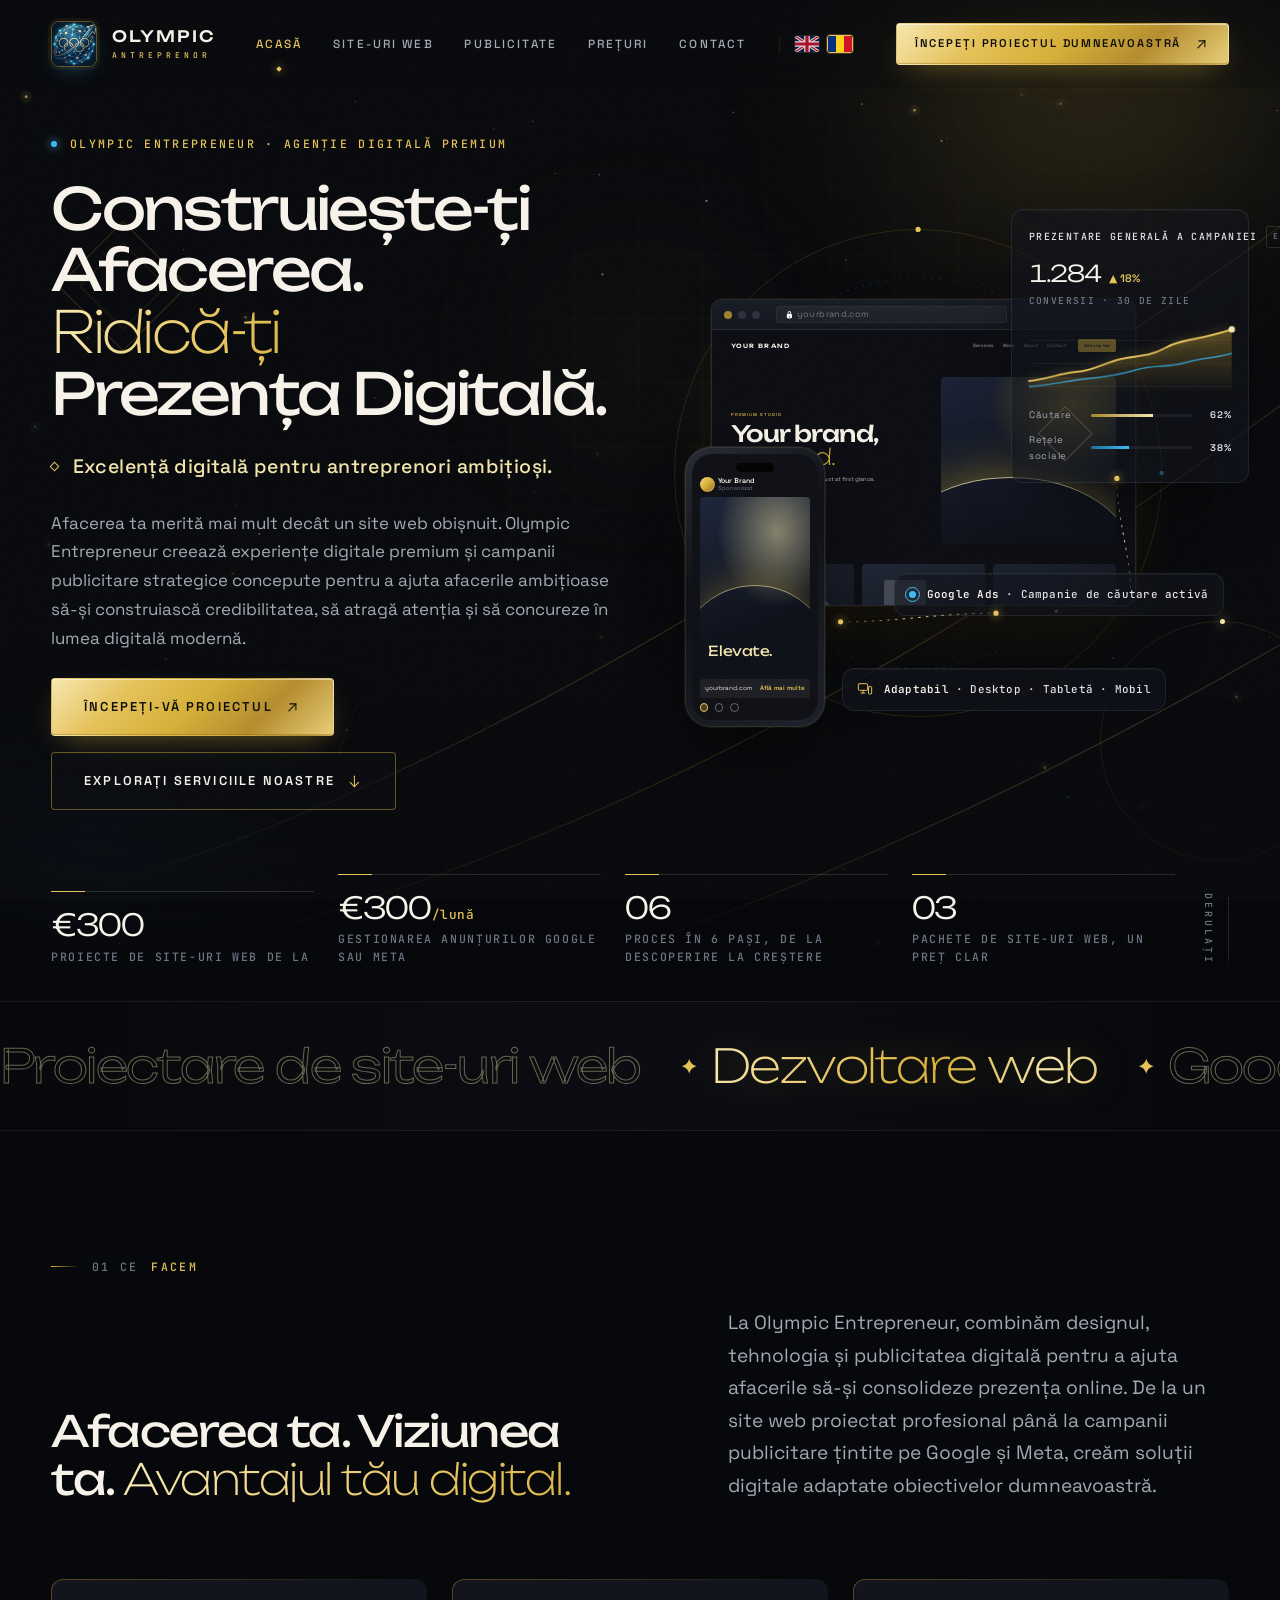
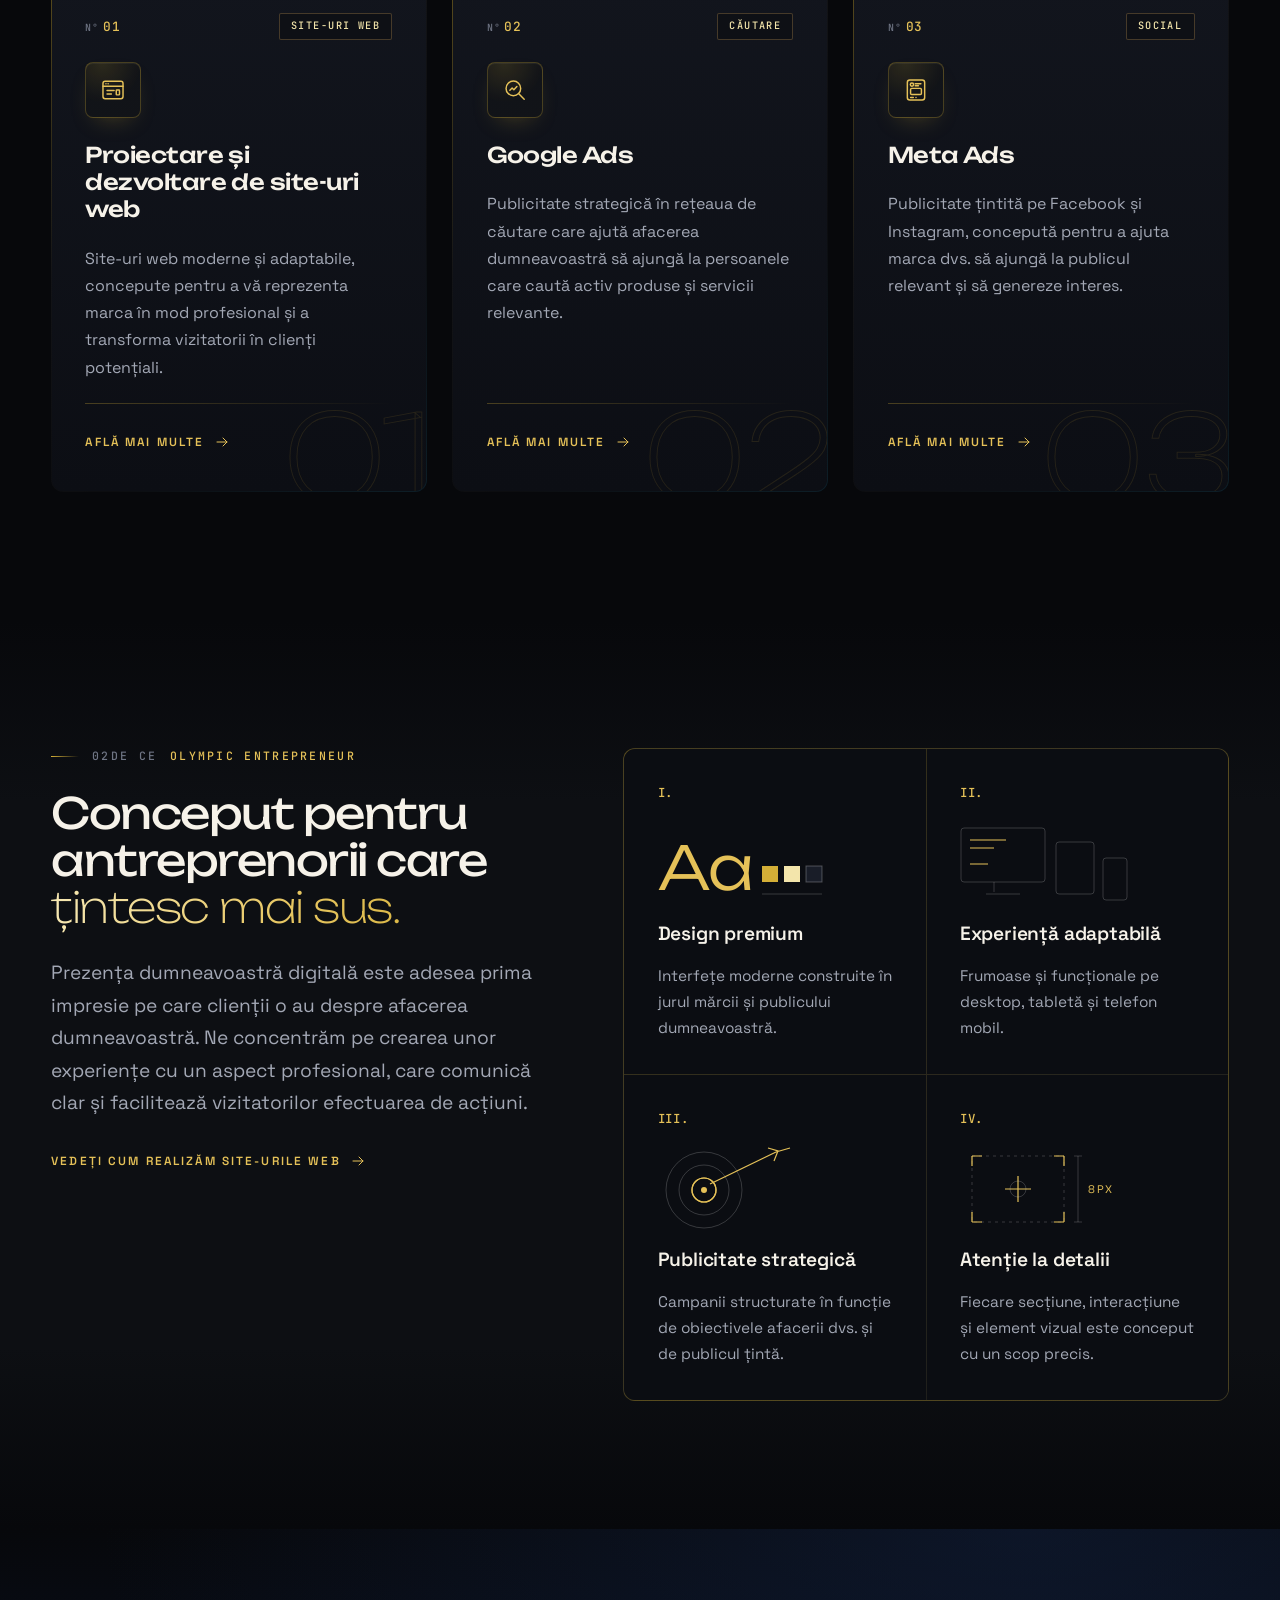
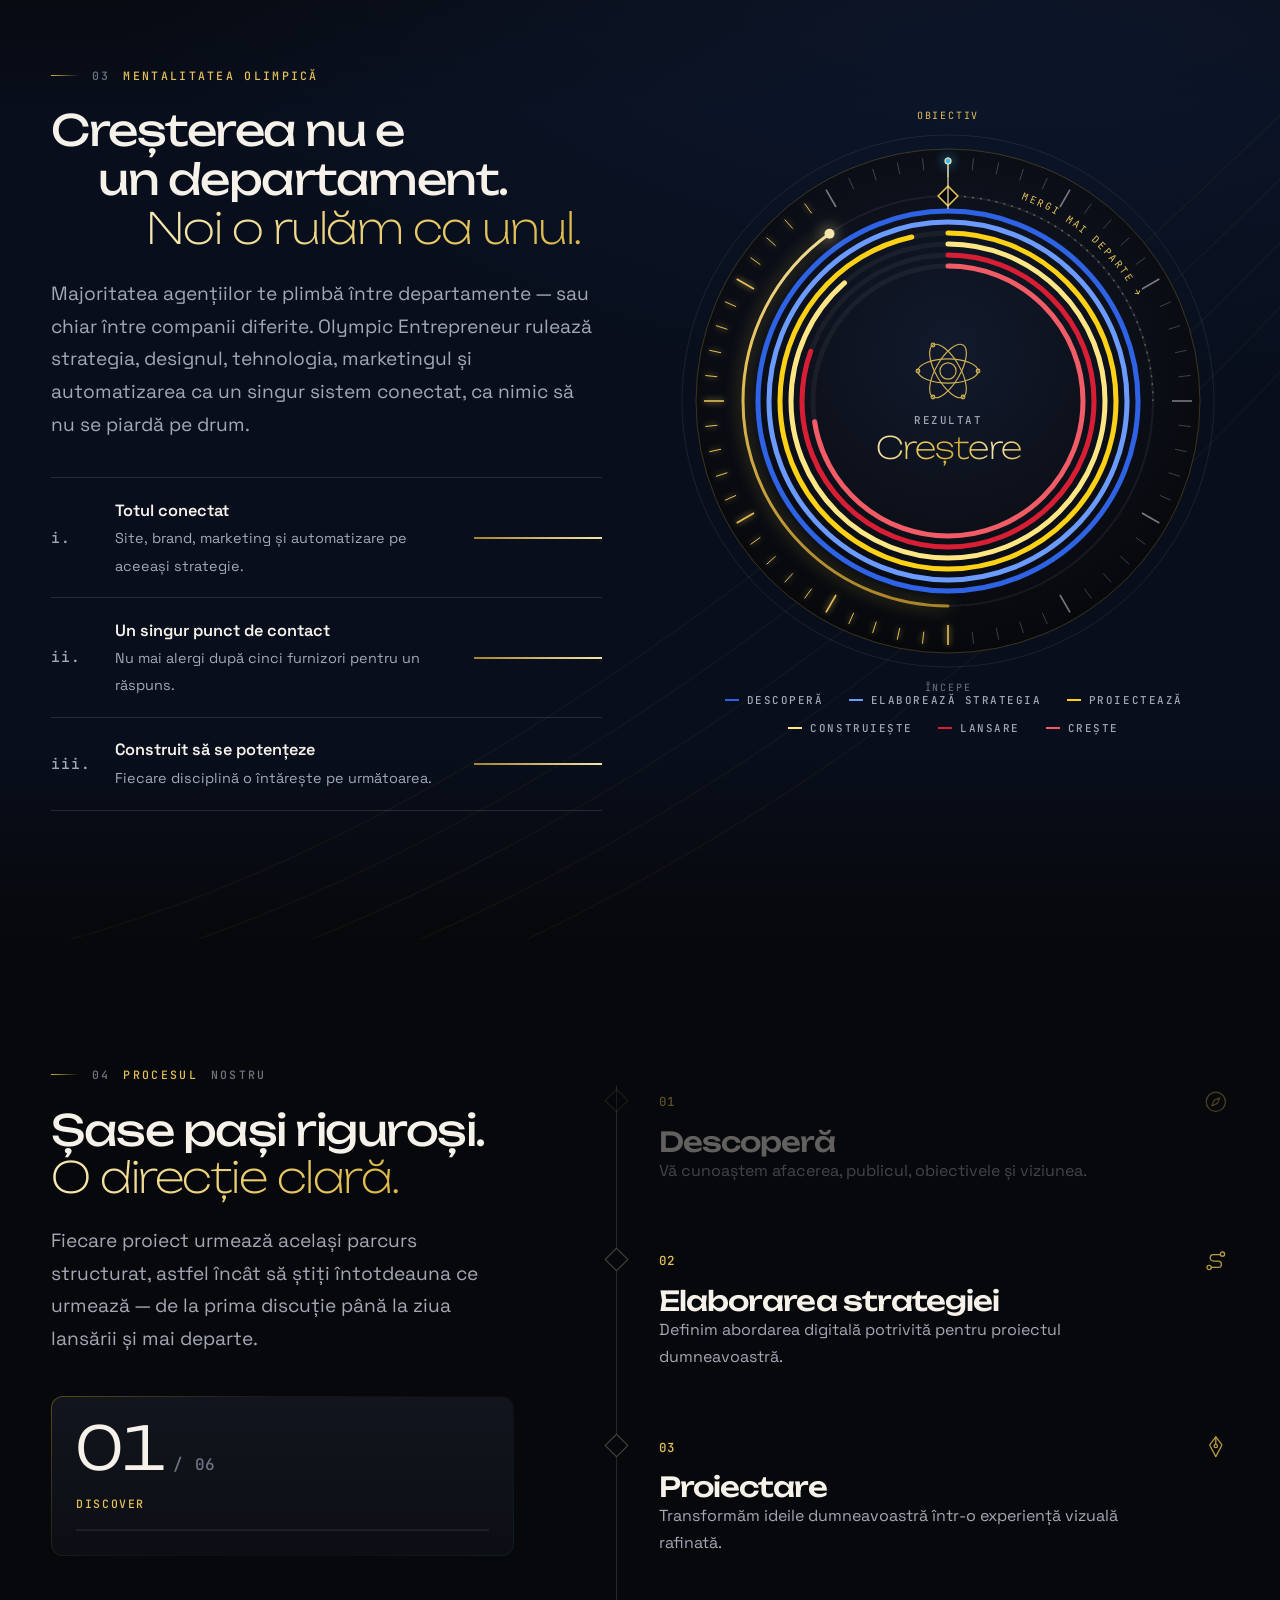
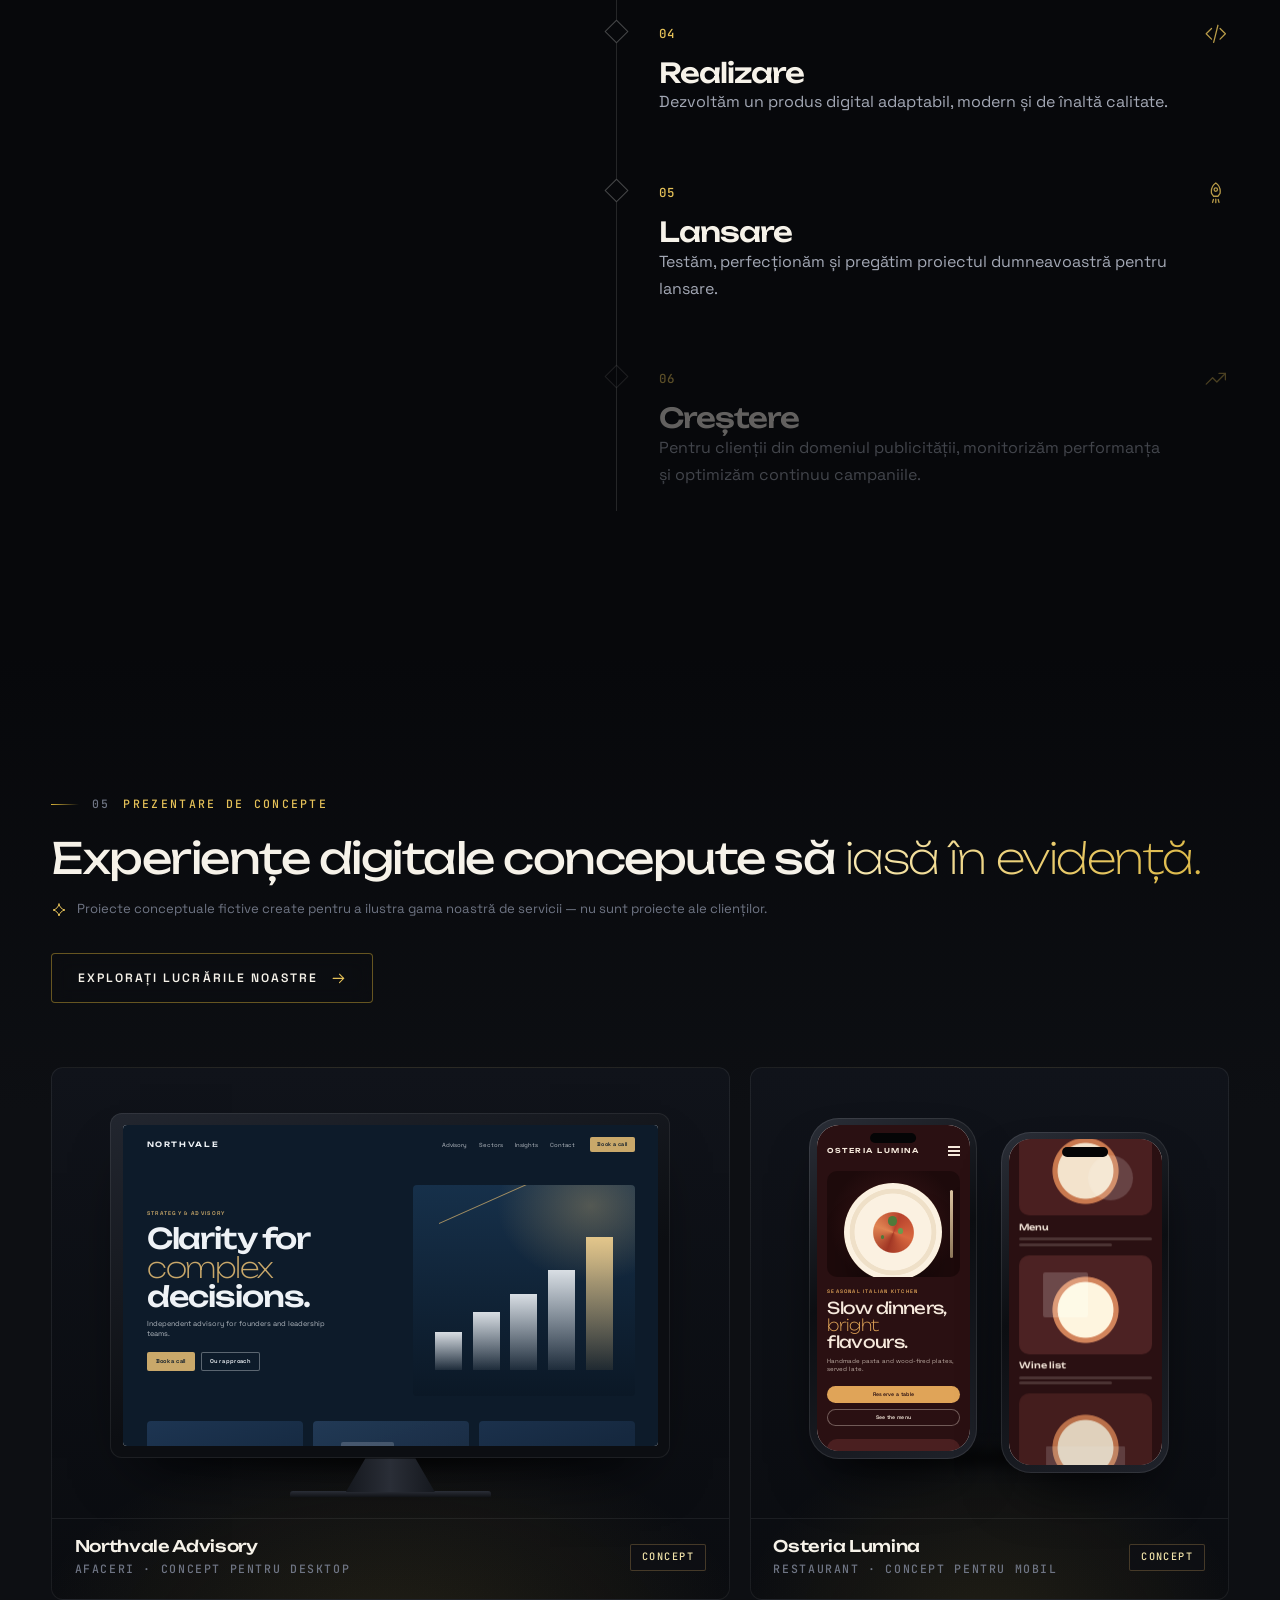
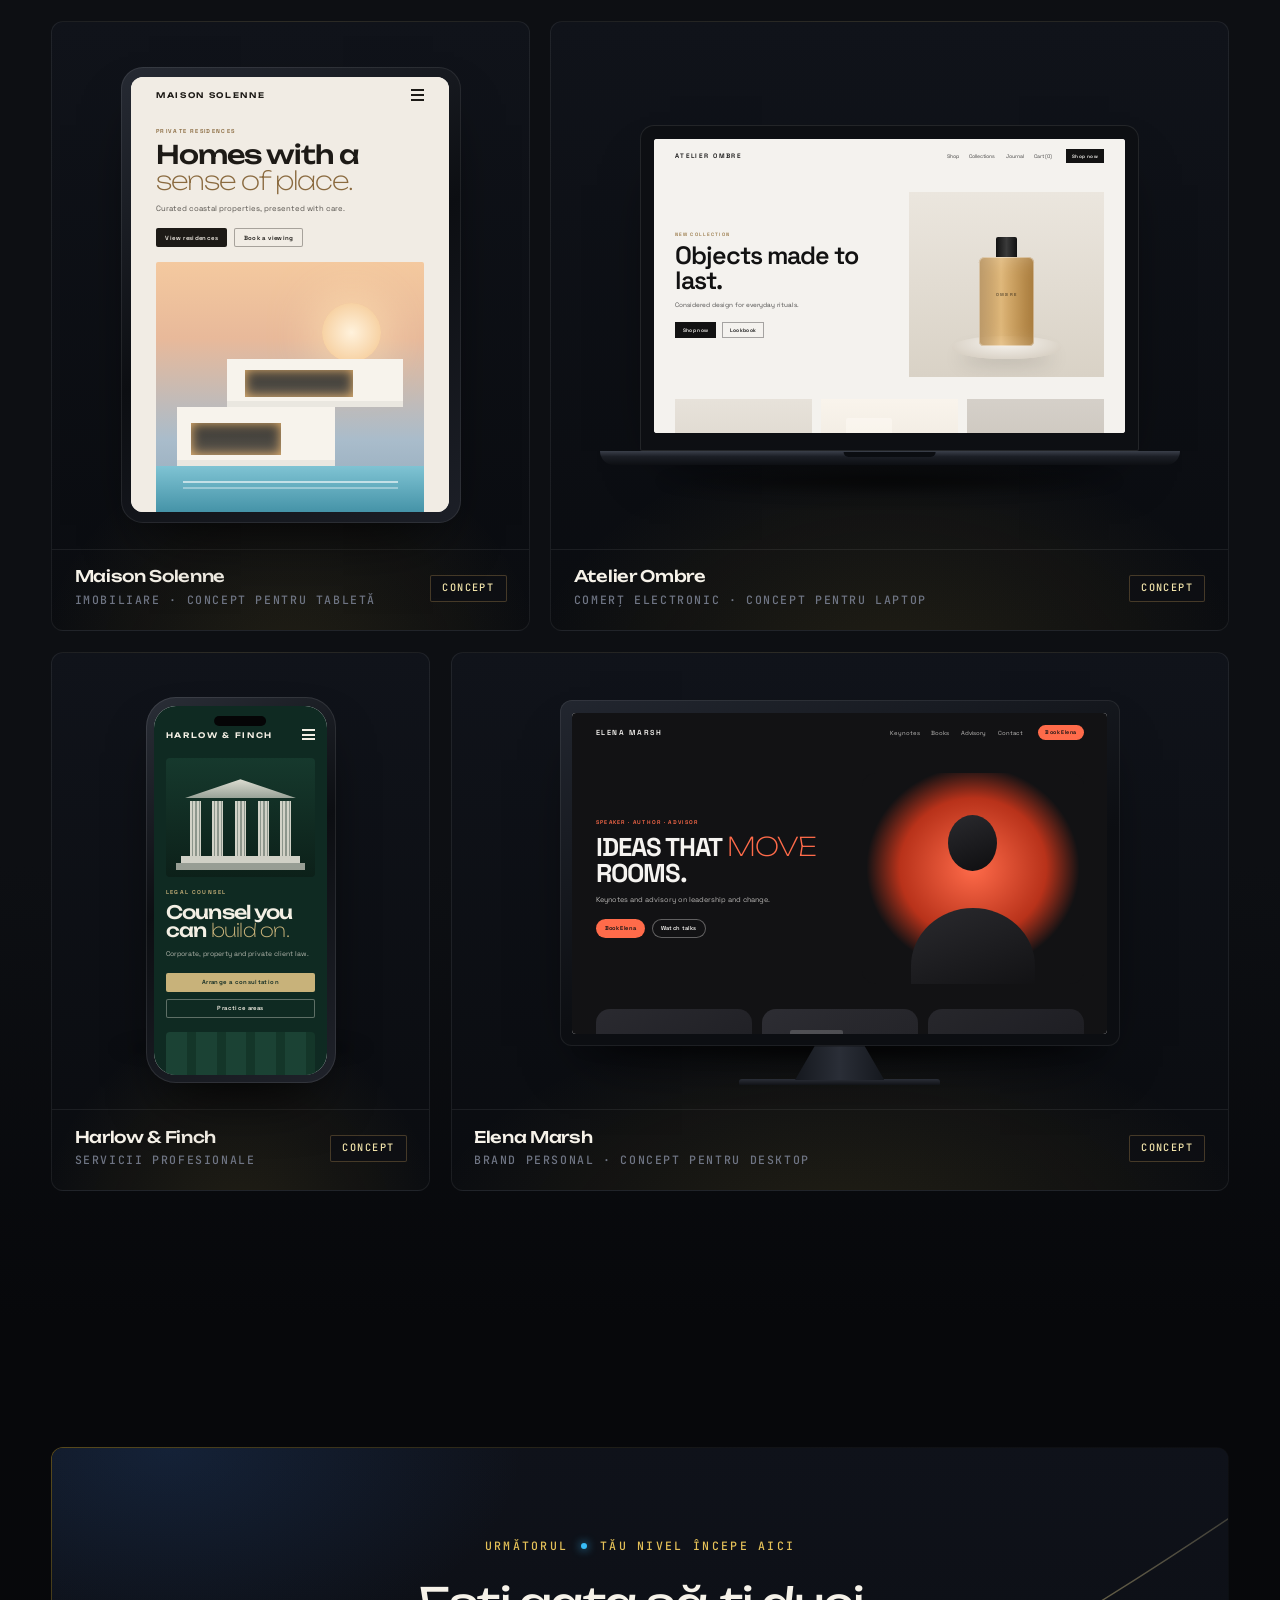
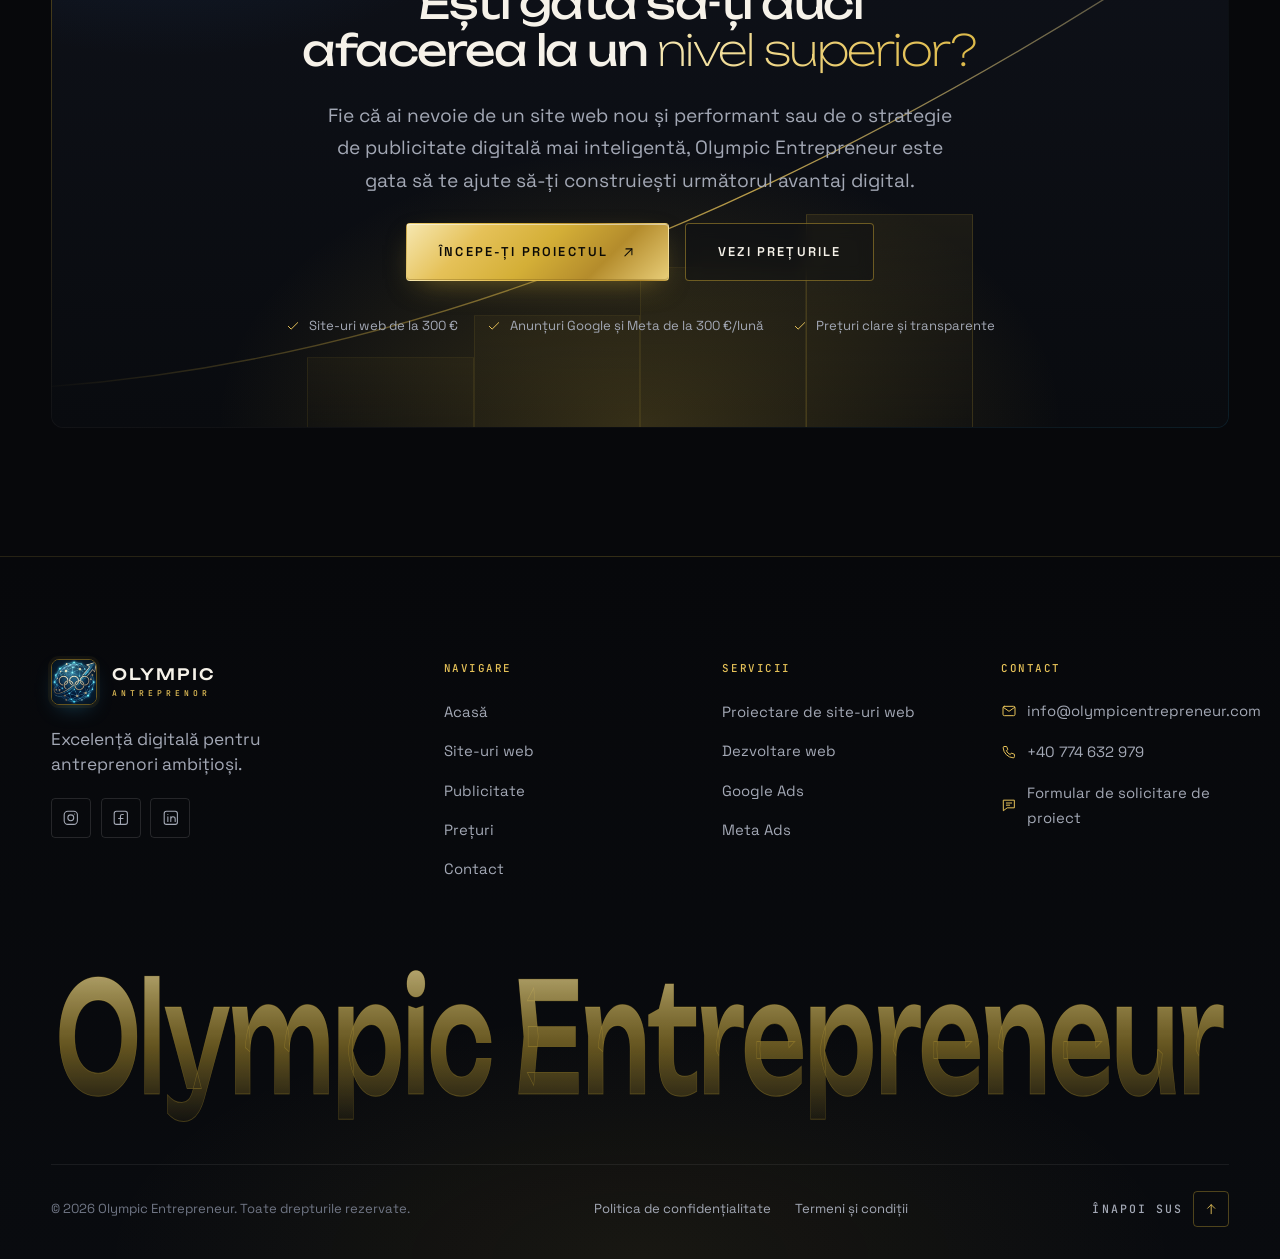
==== commit 87aa62af: "Romanian content edits, greyed-out flag fix, mobile top-bar language switcher Co-Authored-By: Claude" ====
--- a/ro/index.html
+++ b/ro/index.html
@@ -69,6 +69,10 @@
     </nav>
     <div class="nav__actions">
       <a class="btn btn--gold btn--sm" href="contact.html">Începeți proiectul dumneavoastră <svg class="icon"><use href="#i-arrow-ur"/></svg></a>
+<div class="nav__lang nav__lang--top" role="group" aria-label="Language / Limbă">
+        <a class="lang-flag" href="../index.html" hreflang="en" lang="en" aria-label="English"><svg viewBox="0 0 60 40" xmlns="http://www.w3.org/2000/svg" aria-hidden="true" focusable="false"><rect width="60" height="40" fill="#0a1a4d"/><path d="M0,0 L60,40 M60,0 L0,40" stroke="#fff" stroke-width="8"/><path d="M0,0 L60,40 M60,0 L0,40" stroke="#c8102e" stroke-width="3.4"/><path d="M30,0 V40 M0,20 H60" stroke="#fff" stroke-width="14"/><path d="M30,0 V40 M0,20 H60" stroke="#c8102e" stroke-width="8"/></svg></a>
+        <a class="lang-flag is-active" href="index.html" hreflang="ro" lang="ro" aria-current="true" aria-label="Română (curentă)"><svg viewBox="0 0 60 40" xmlns="http://www.w3.org/2000/svg" aria-hidden="true" focusable="false"><rect width="20" height="40" fill="#002b7f"/><rect x="20" width="20" height="40" fill="#fcd116"/><rect x="40" width="20" height="40" fill="#ce1126"/></svg></a>
+      </div>
       <button class="burger" type="button" aria-label="Open menu" aria-expanded="false" aria-controls="menu" data-burger><span></span><span></span><span></span></button>
     </div>
   </div>
--- a/assets/css/styles.css
+++ b/assets/css/styles.css
@@ -414,6 +414,10 @@
 .lang-flag:hover { opacity: 1; border-color: rgba(212, 175, 55, 0.55); transform: translateY(-1px); box-shadow: 0 8px 16px -9px rgba(212, 175, 55, 0.55); }
 .lang-flag:active { transform: translateY(0) scale(0.94); }
 .lang-flag.is-active { opacity: 1; border-color: var(--gold-2); box-shadow: 0 0 0 1px rgba(212, 175, 55, 0.28), 0 8px 18px -9px rgba(212, 175, 55, 0.6); cursor: default; }
+
+/* The copy that sits in nav__actions, next to the burger — hidden until the desktop
+   nav__links (and the flags inside it) disappear at the mobile breakpoint. */
+.nav__lang--top { display: none; }
 
 .menu__lang { display: flex; align-items: center; gap: 0.6rem; margin-top: 0.4rem; }
 .menu__lang .lang-flag { width: 30px; height: 21px; }
@@ -1420,6 +1424,7 @@
   .nav__links { display: none; }
   .burger { display: block; }
   .nav__actions .btn { display: none; }
+  .nav__lang--top { display: flex; align-items: center; gap: 0.4rem; padding: 0; margin: 0; border-left: 0; }
   .kpis { grid-template-columns: repeat(4, minmax(0, 1fr)); }
   .kpis .kpi:nth-child(7) { grid-column: span 1; }
   .opts { grid-template-columns: repeat(2, minmax(0, 1fr)); }
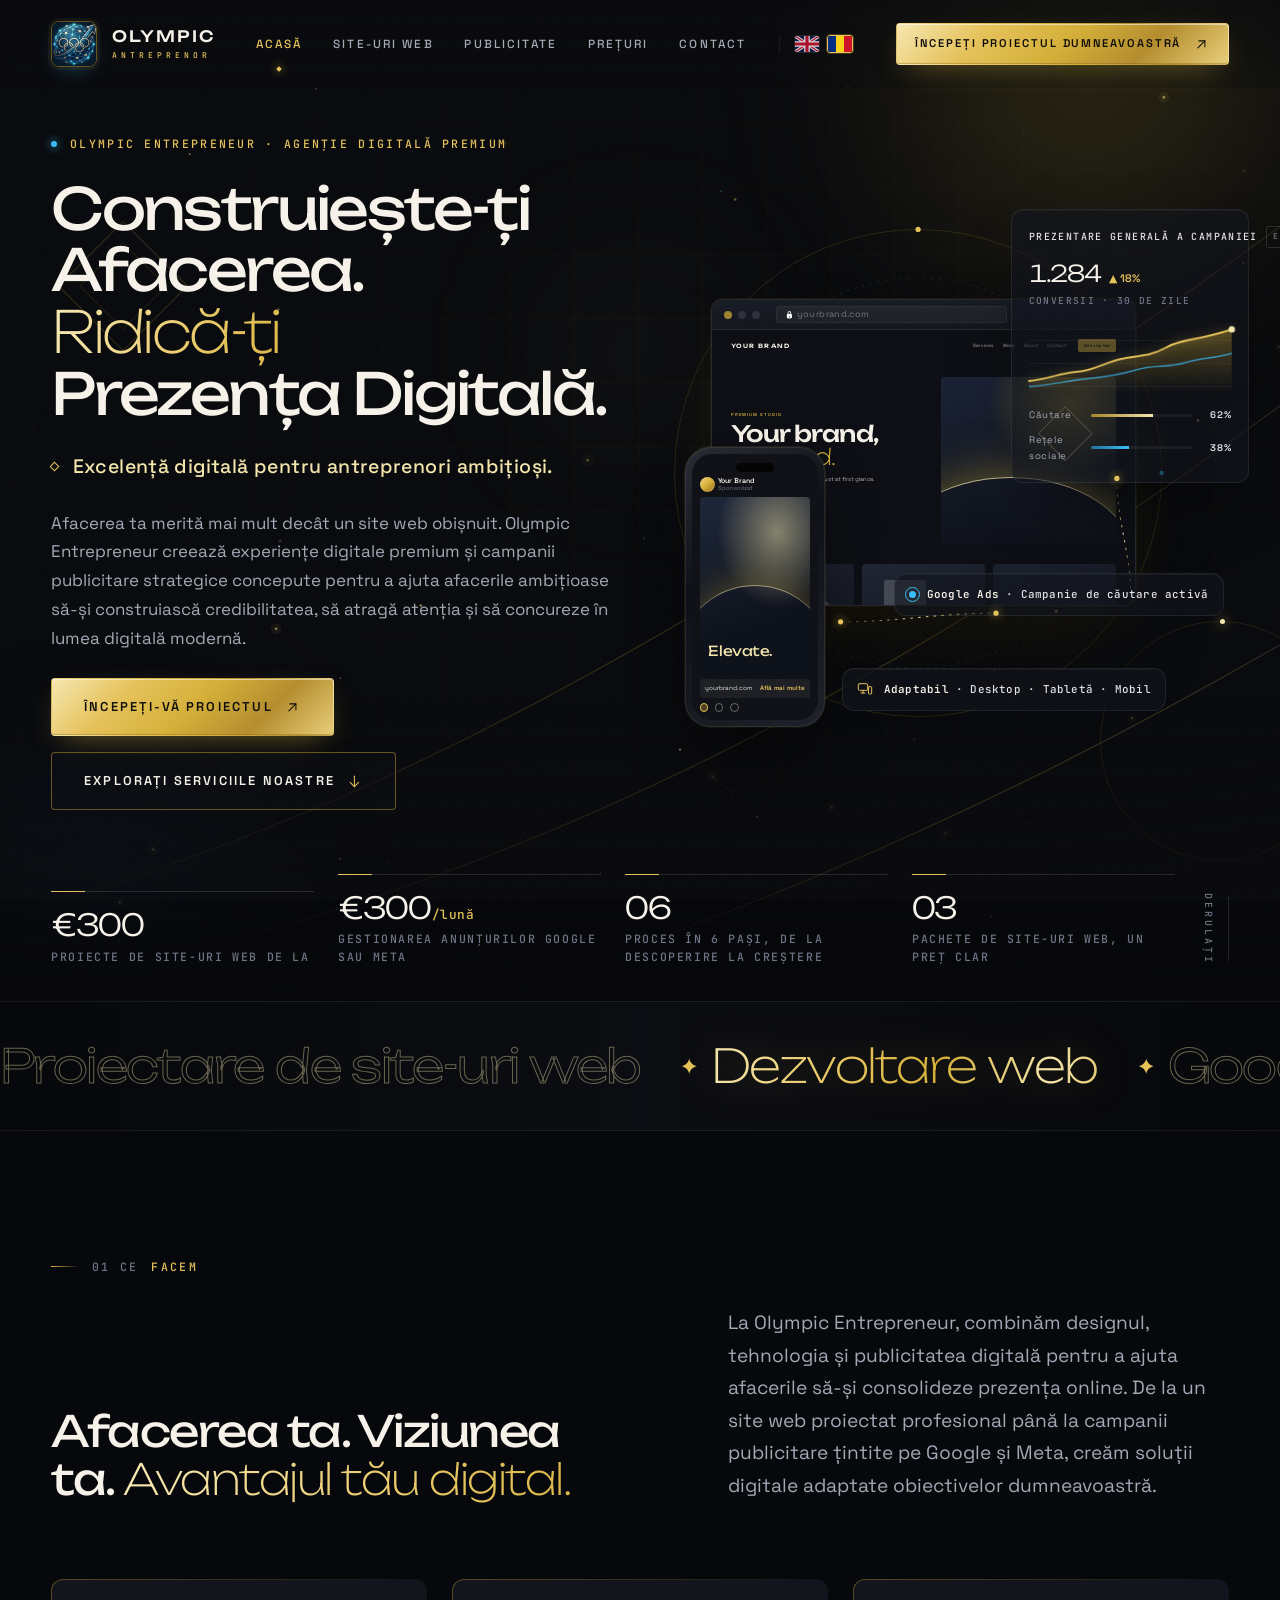
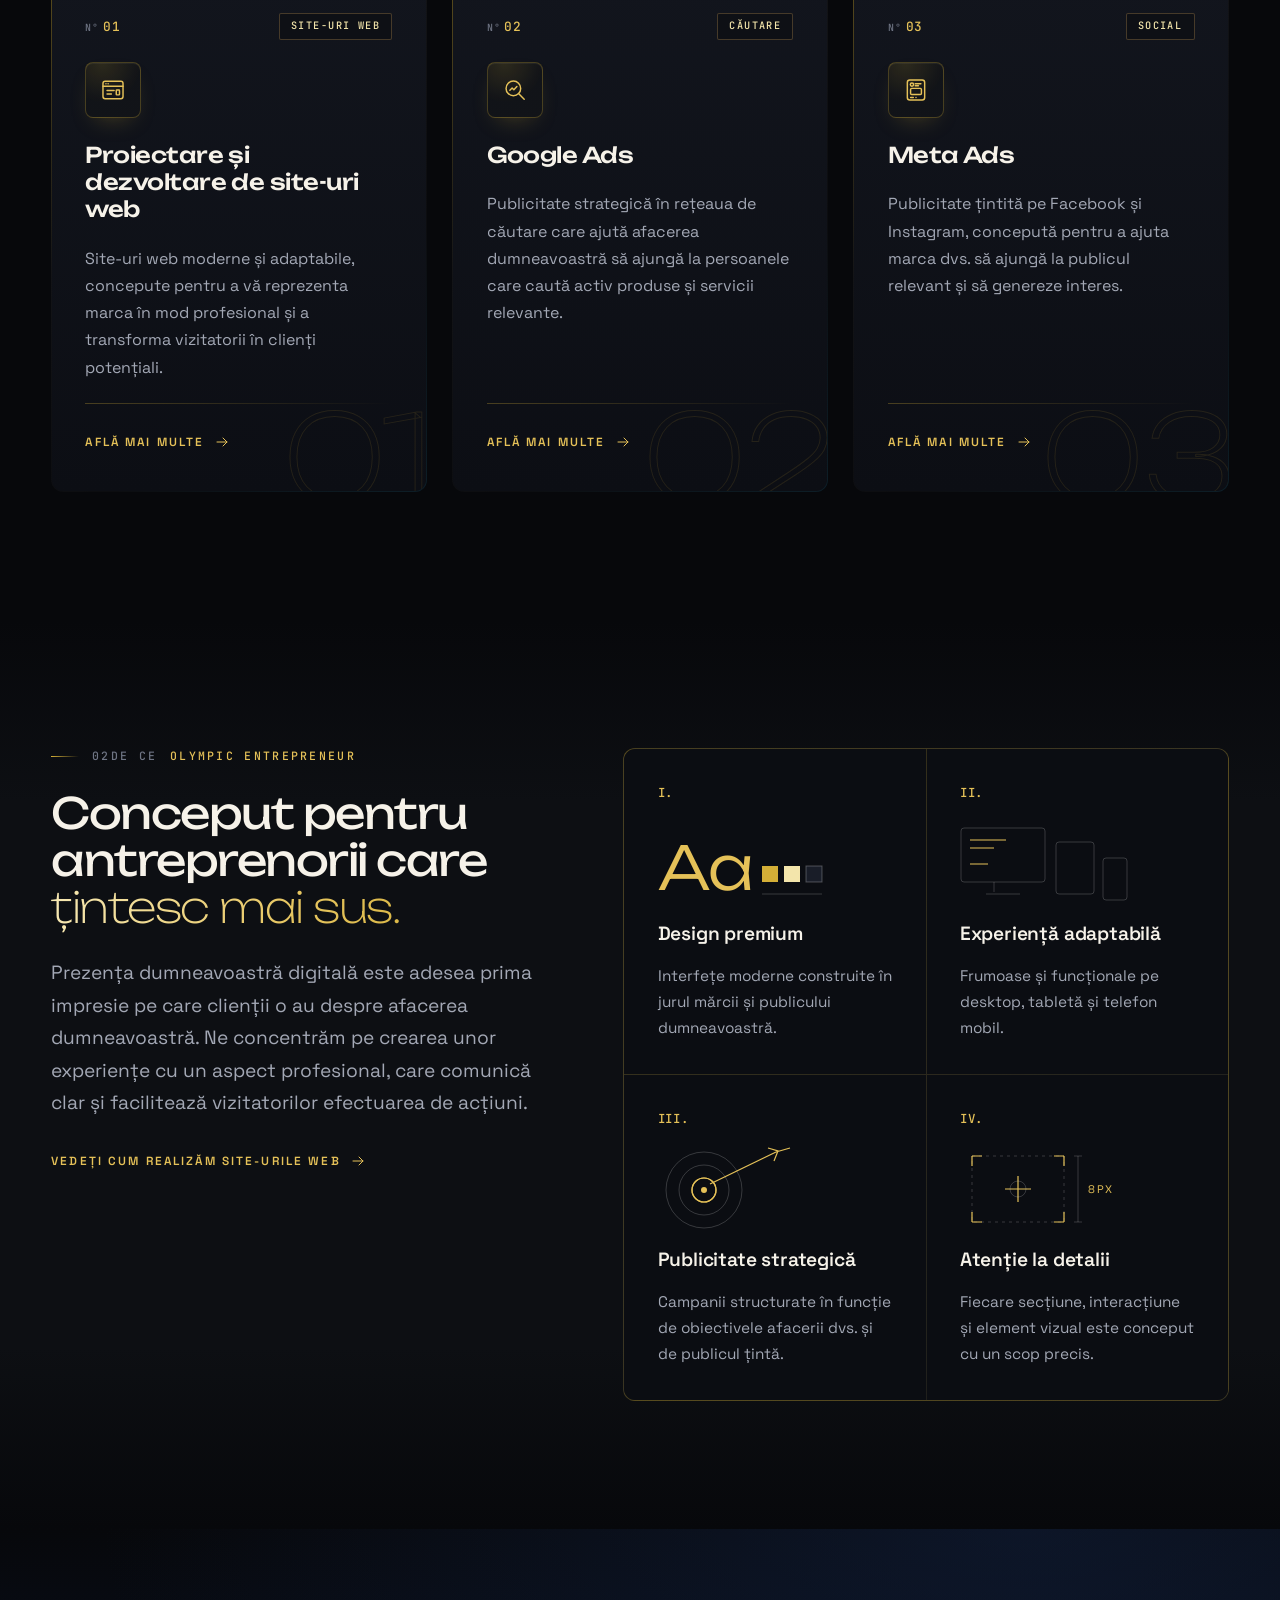
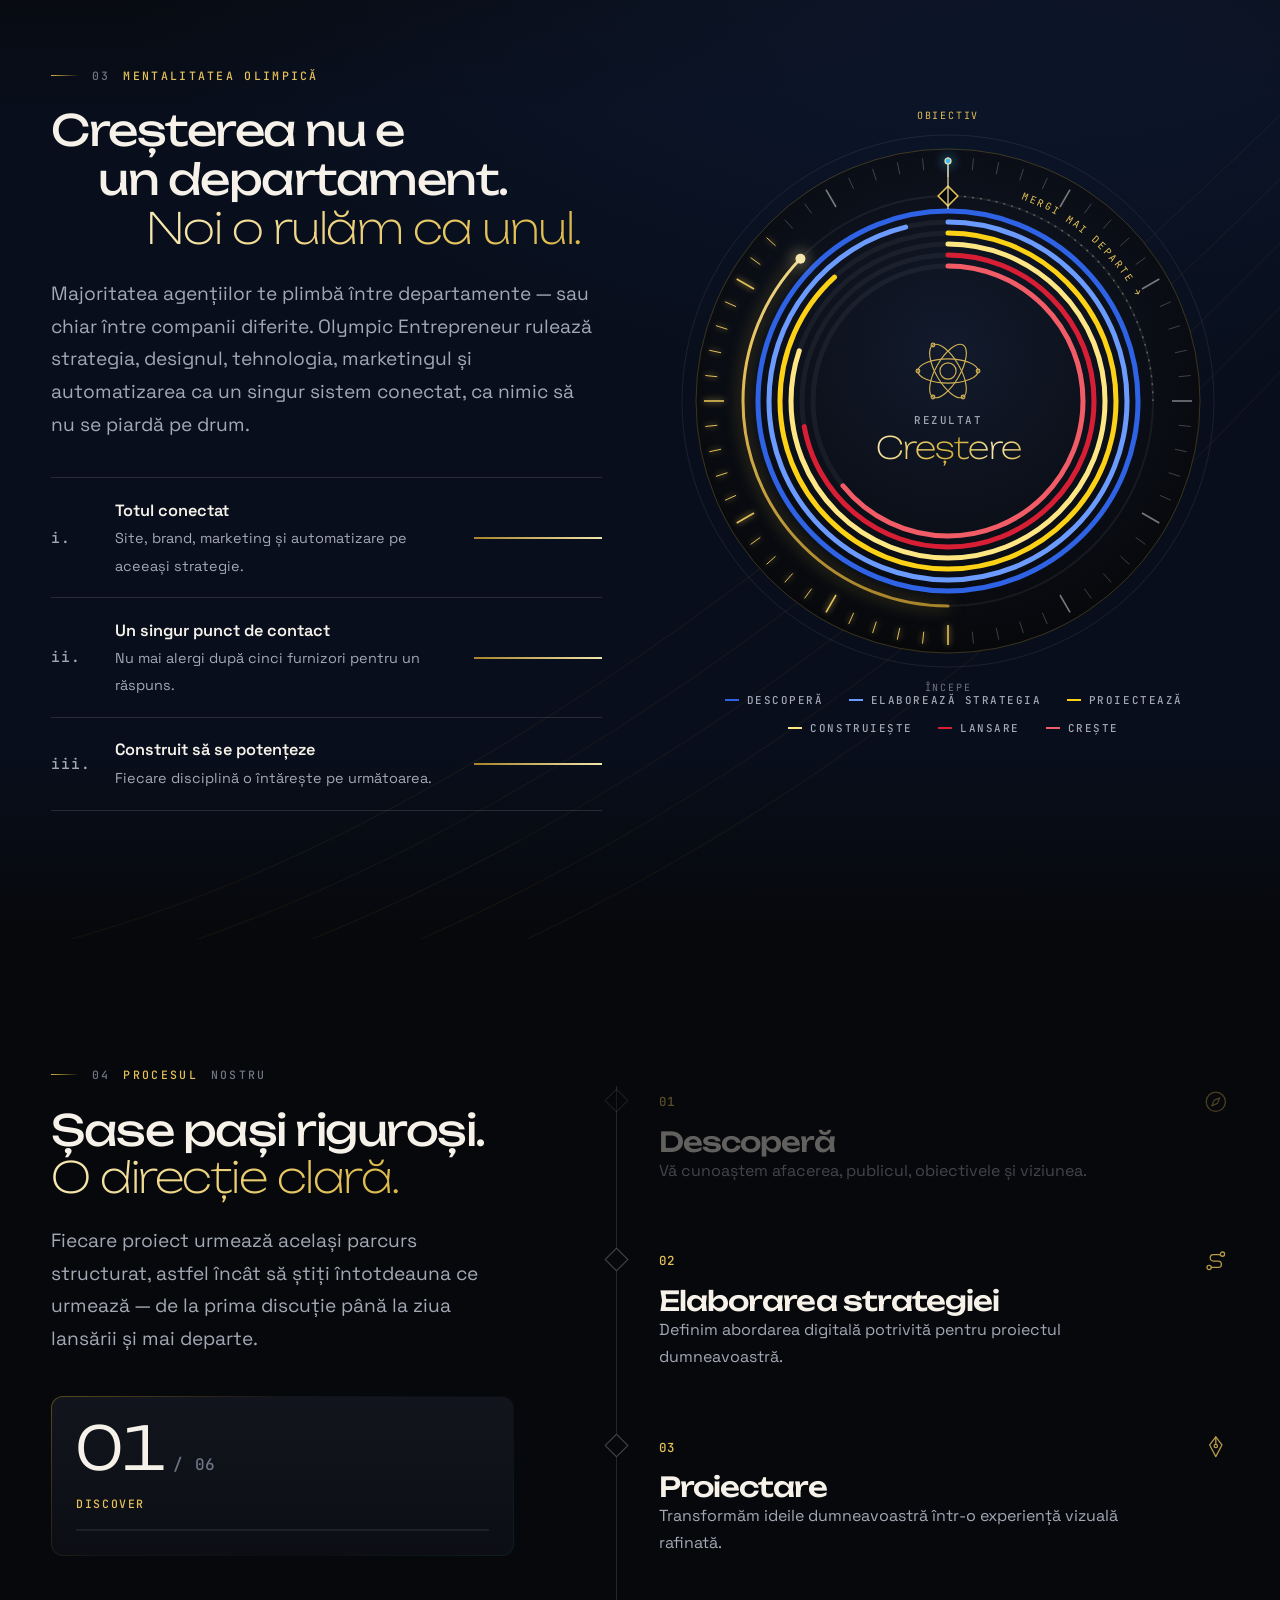
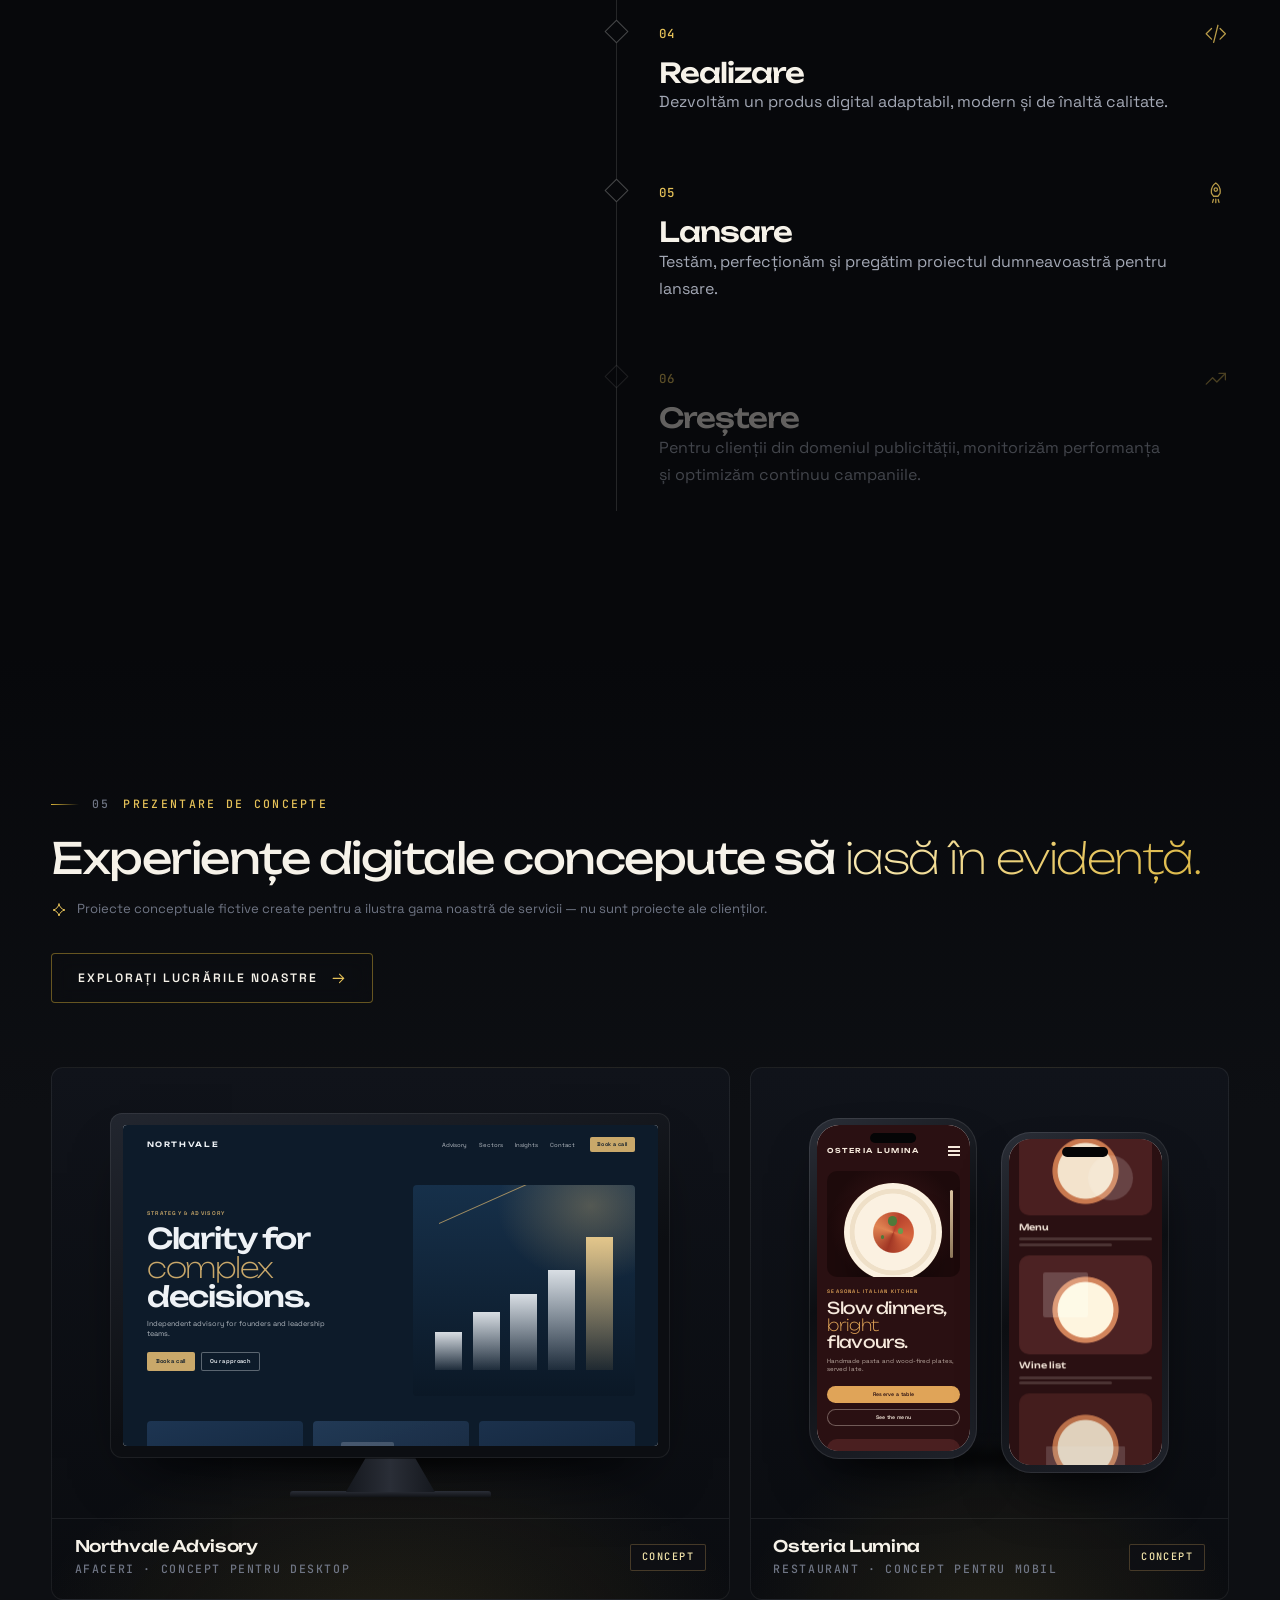
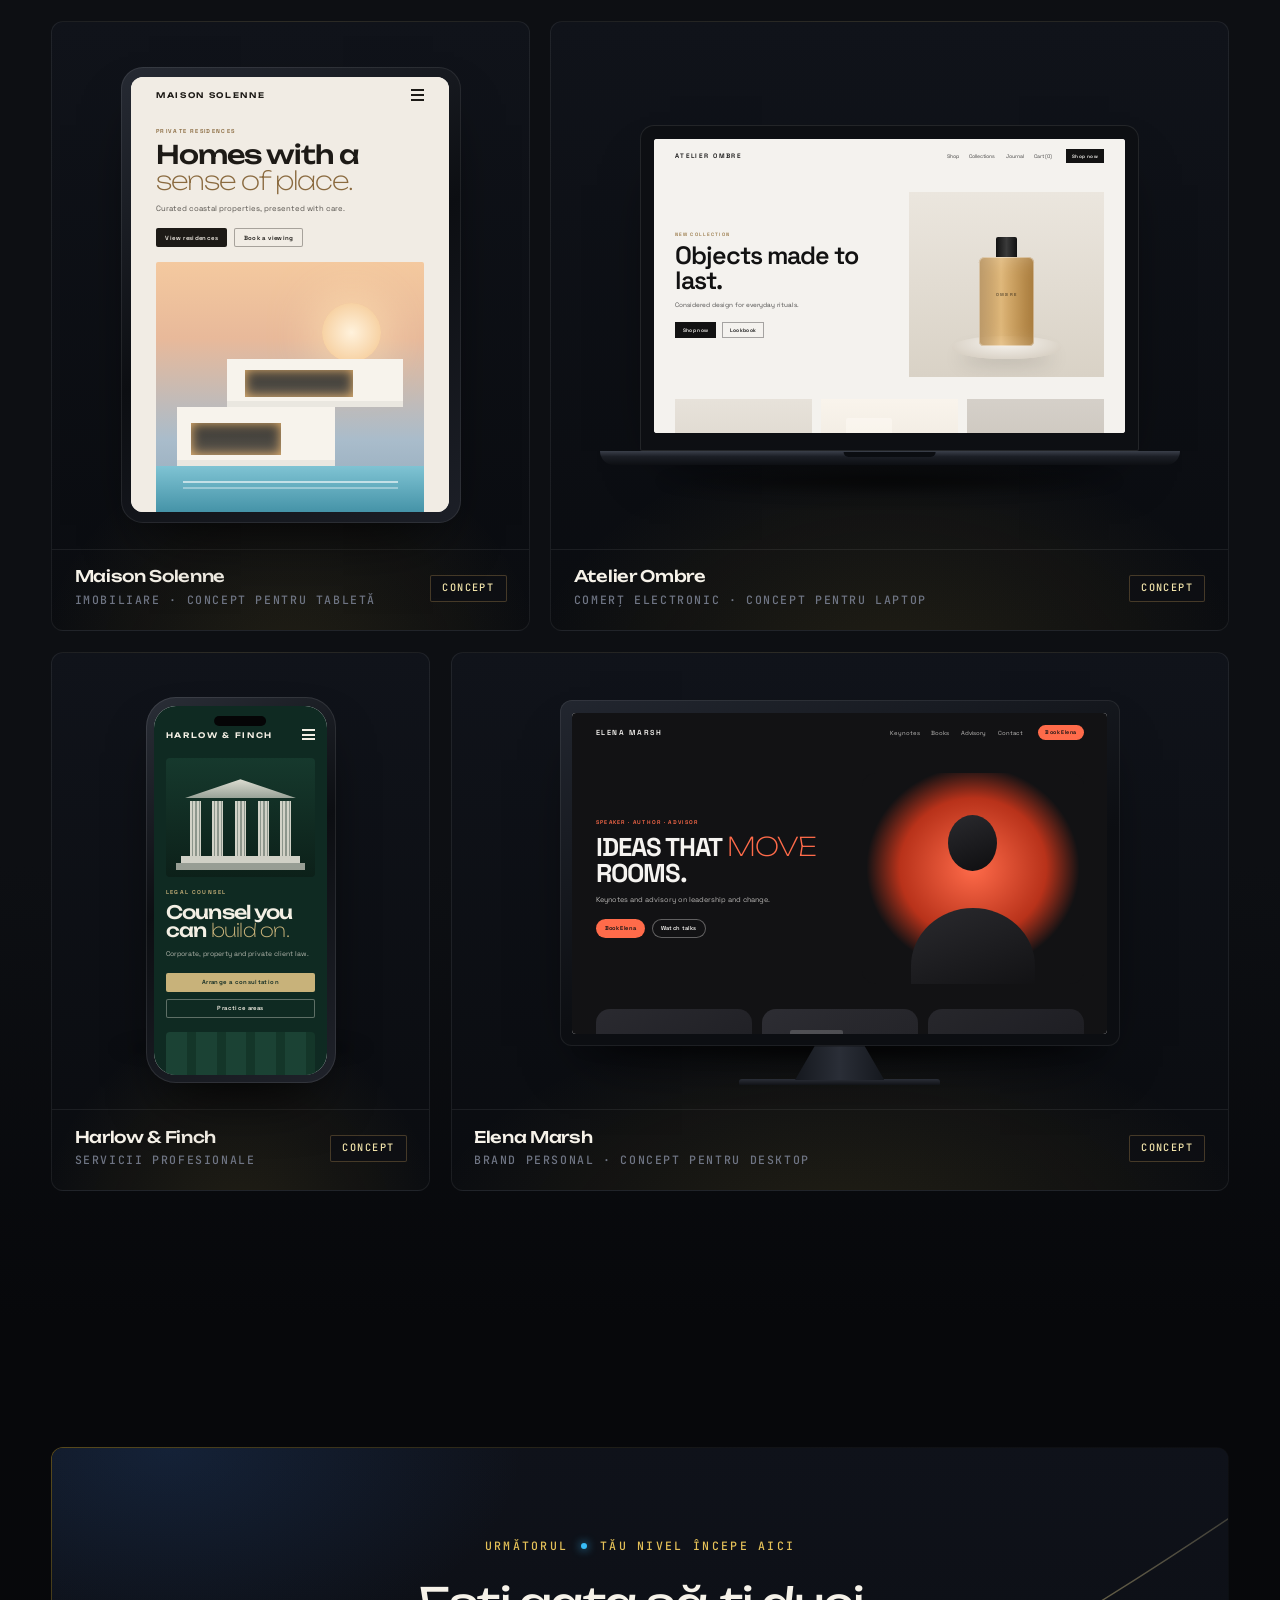
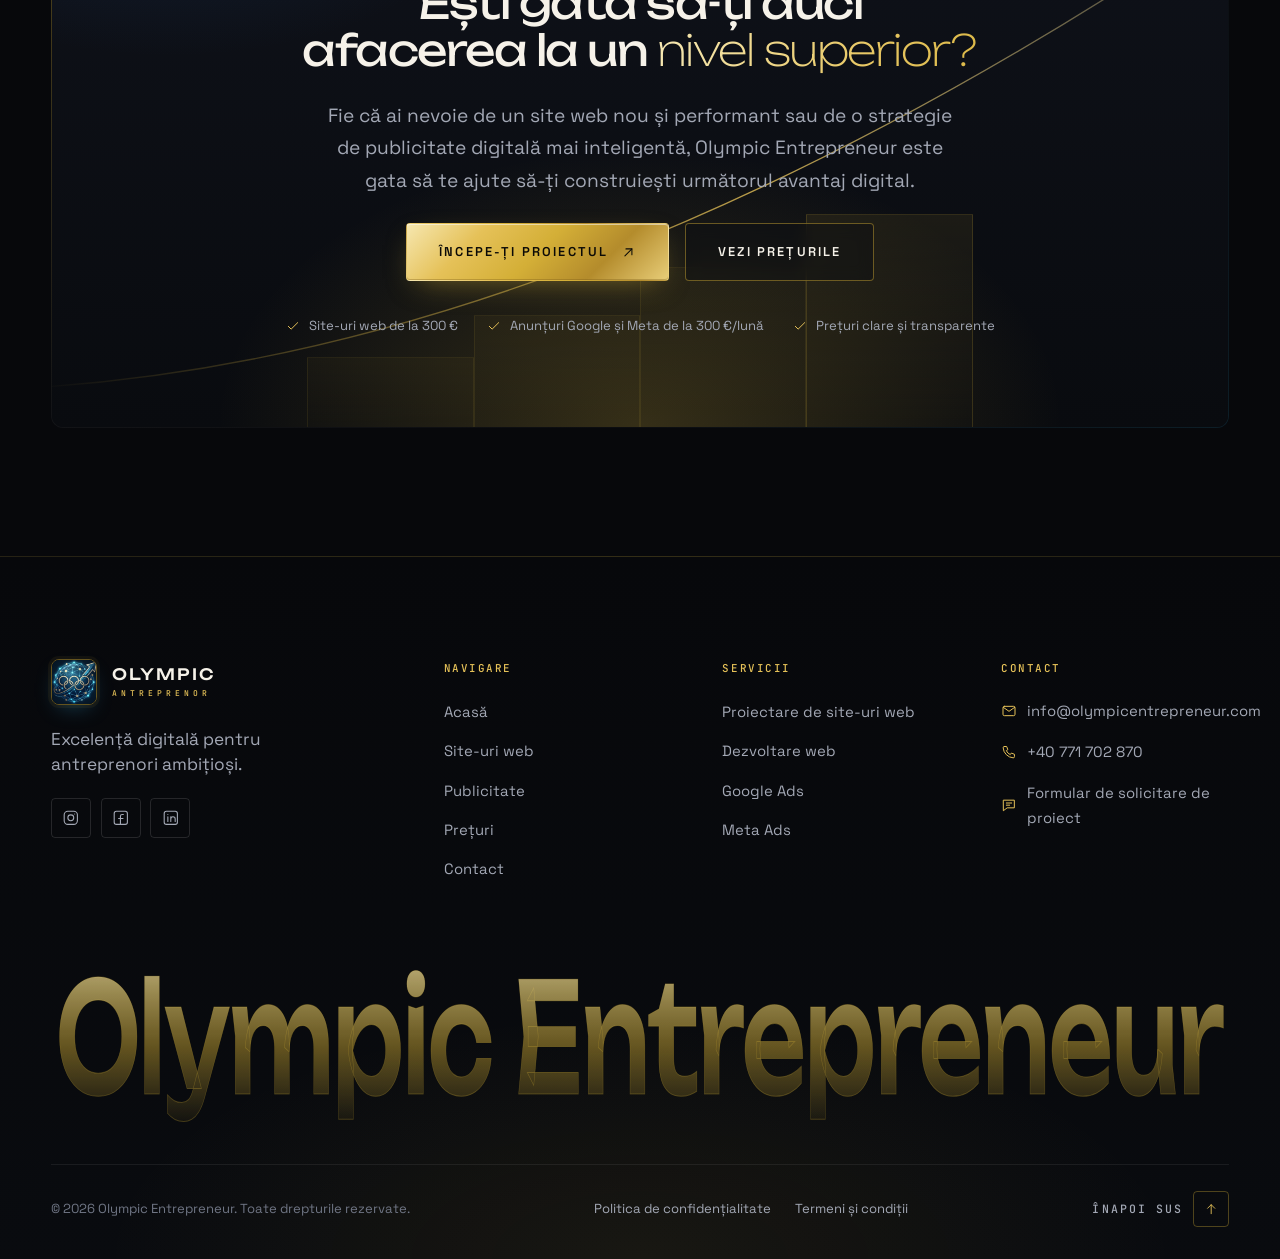
==== commit faec9e63: "Update phone number to +40 771 702 870 Co-Authored-By: Claude Sonnet 5.5 <noreply@anthropic.com> Cla" ====
--- a/ro/index.html
+++ b/ro/index.html
@@ -626,7 +626,7 @@
         <h4>Contact</h4>
         <ul class="footer__list">
           <li><a href="mailto:info@olympicentrepreneur.com"><svg class="icon"><use href="#i-mail"/></svg>info@olympicentrepreneur.com</a></li>
-          <li><a href="tel:+40774632979"><svg class="icon"><use href="#i-phone"/></svg>+40 774 632 979</a></li>
+          <li><a href="tel:+40771702870"><svg class="icon"><use href="#i-phone"/></svg>+40 771 702 870</a></li>
           <li><a href="contact.html"><svg class="icon"><use href="#i-message"/></svg>Formular de solicitare de proiect</a></li>
         </ul>
       </div>
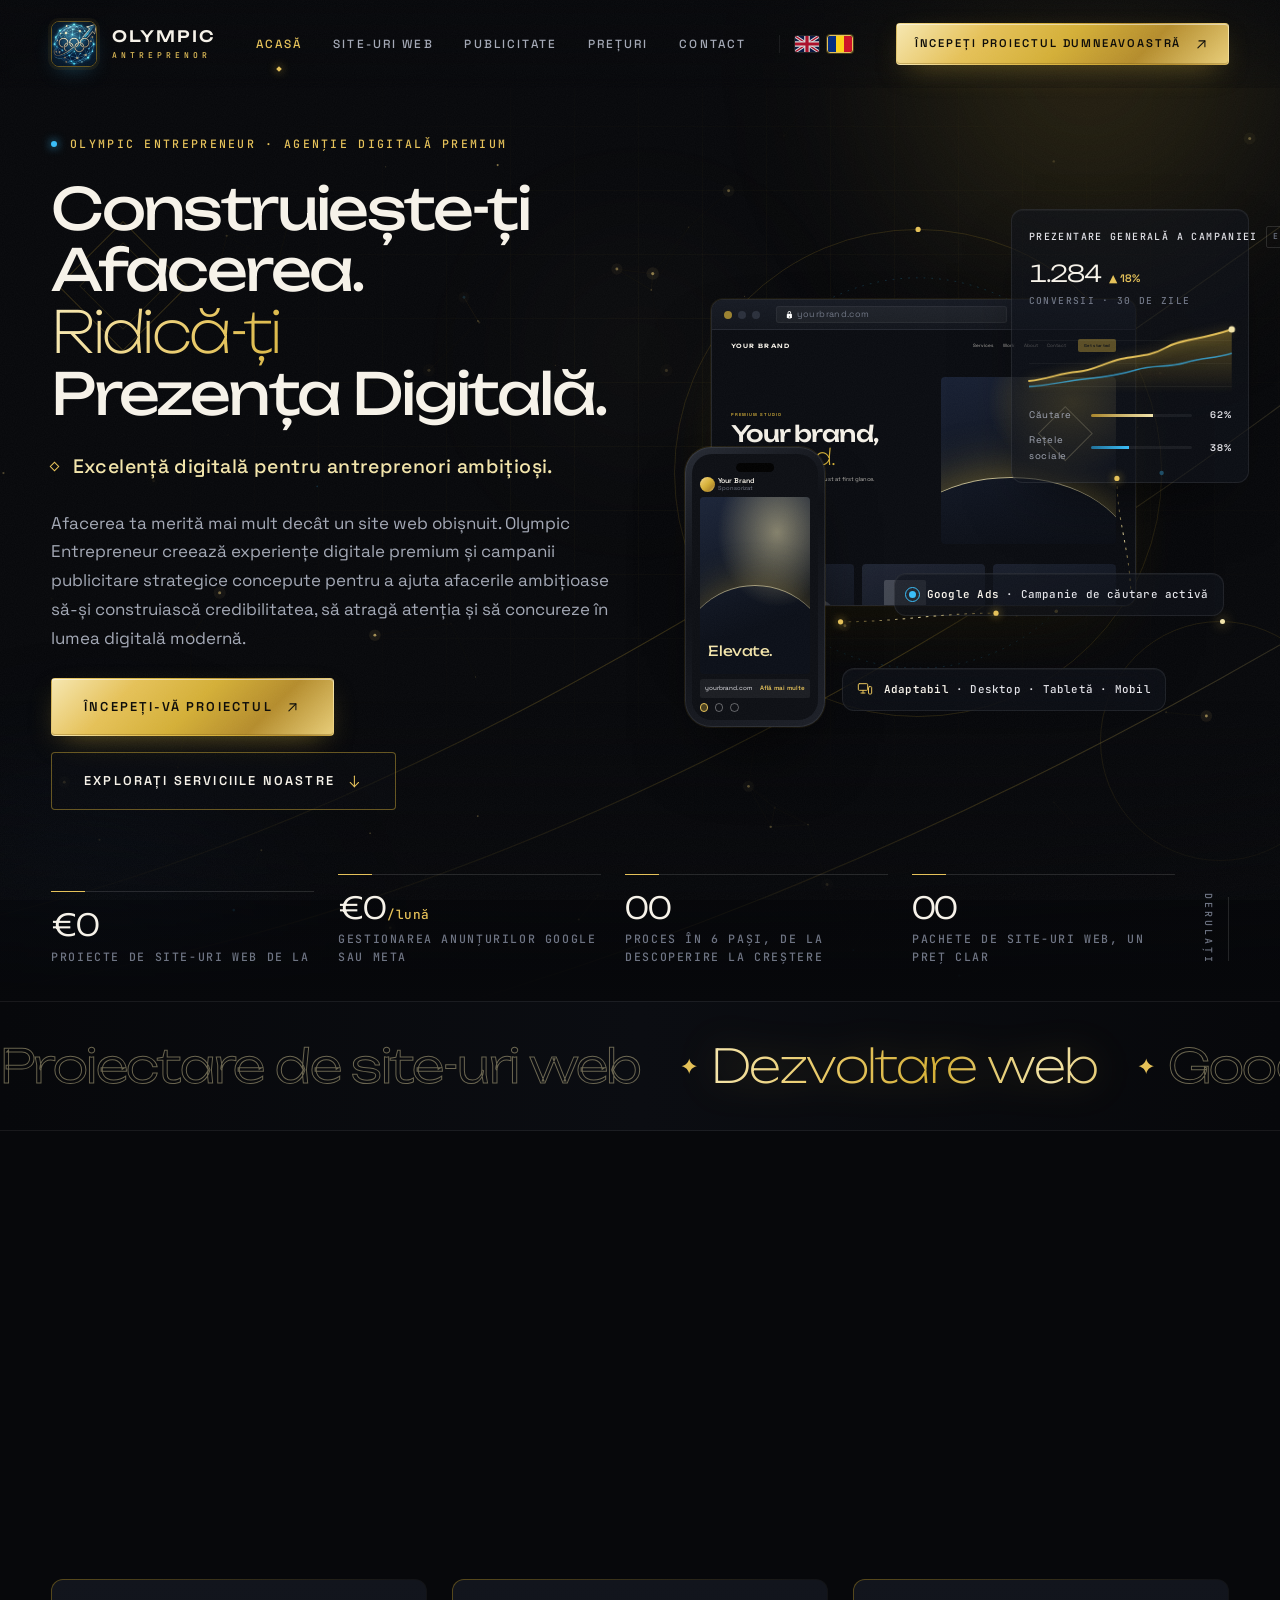
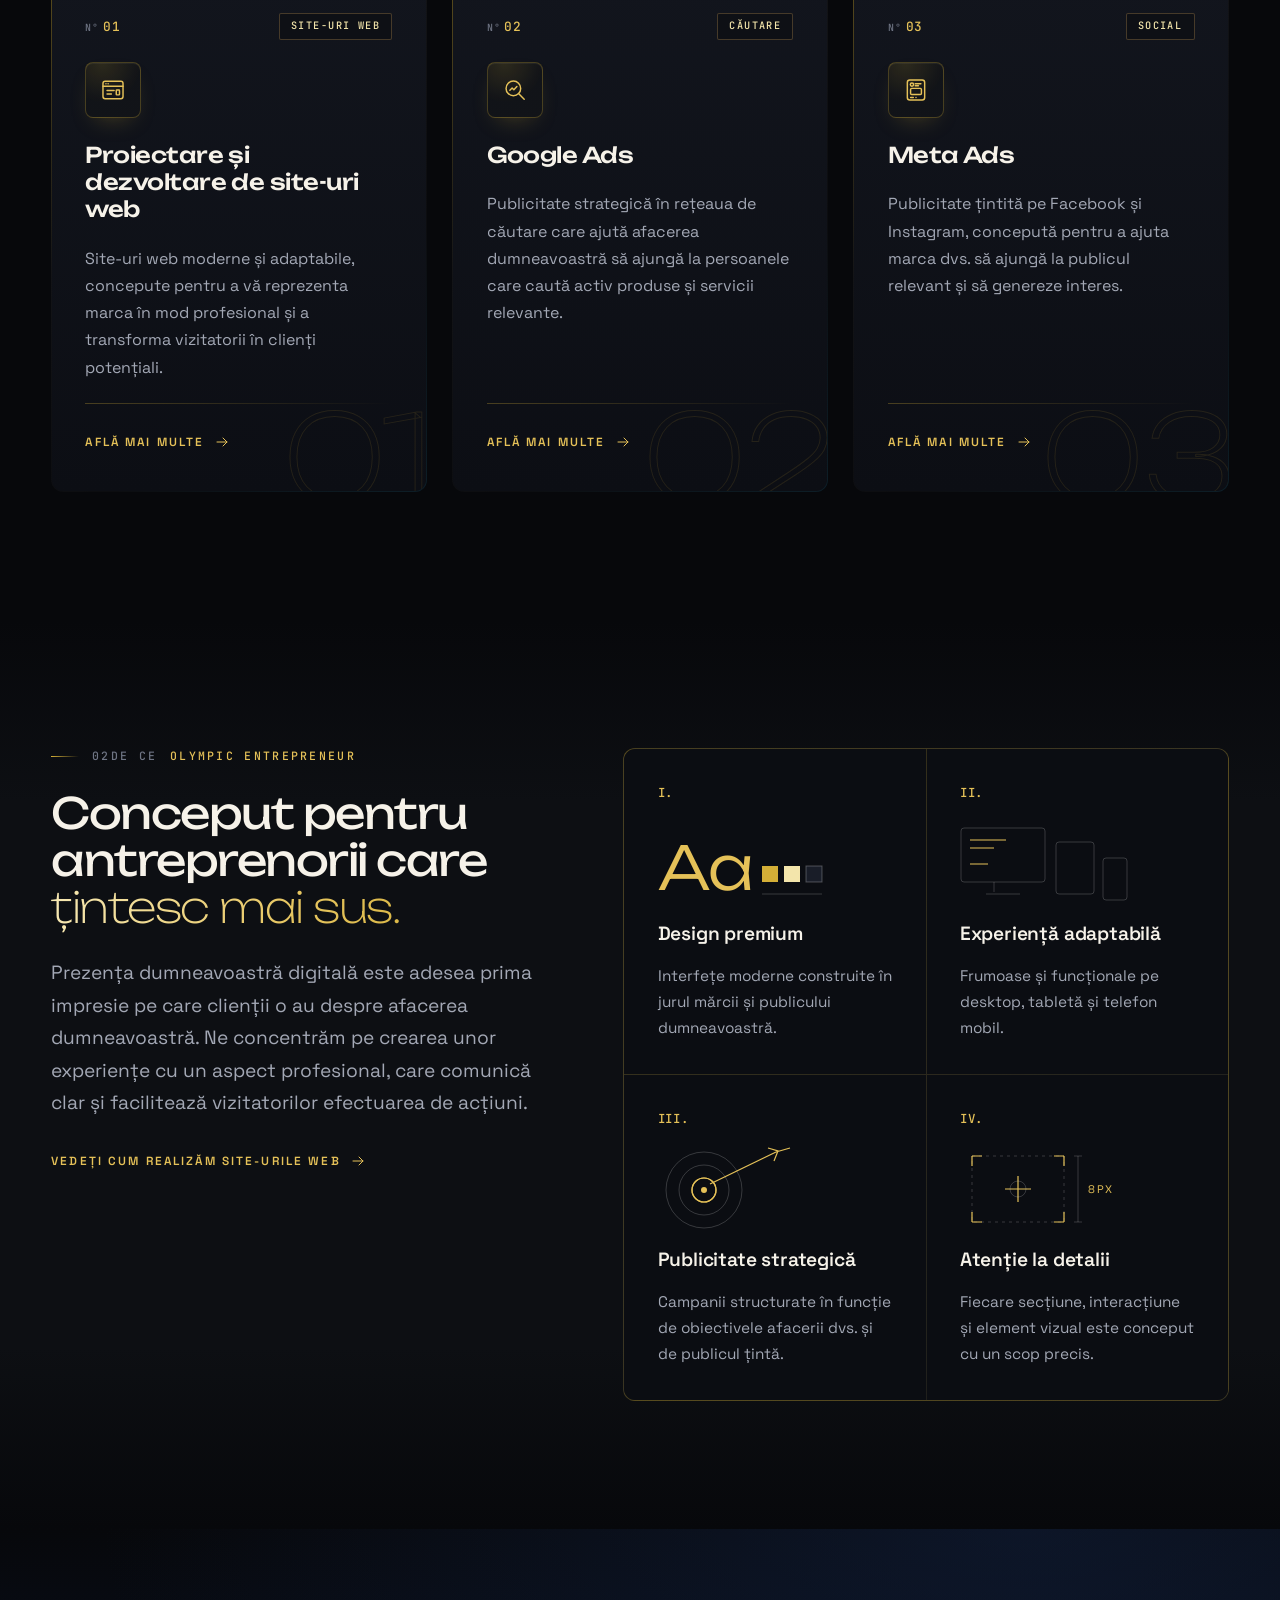
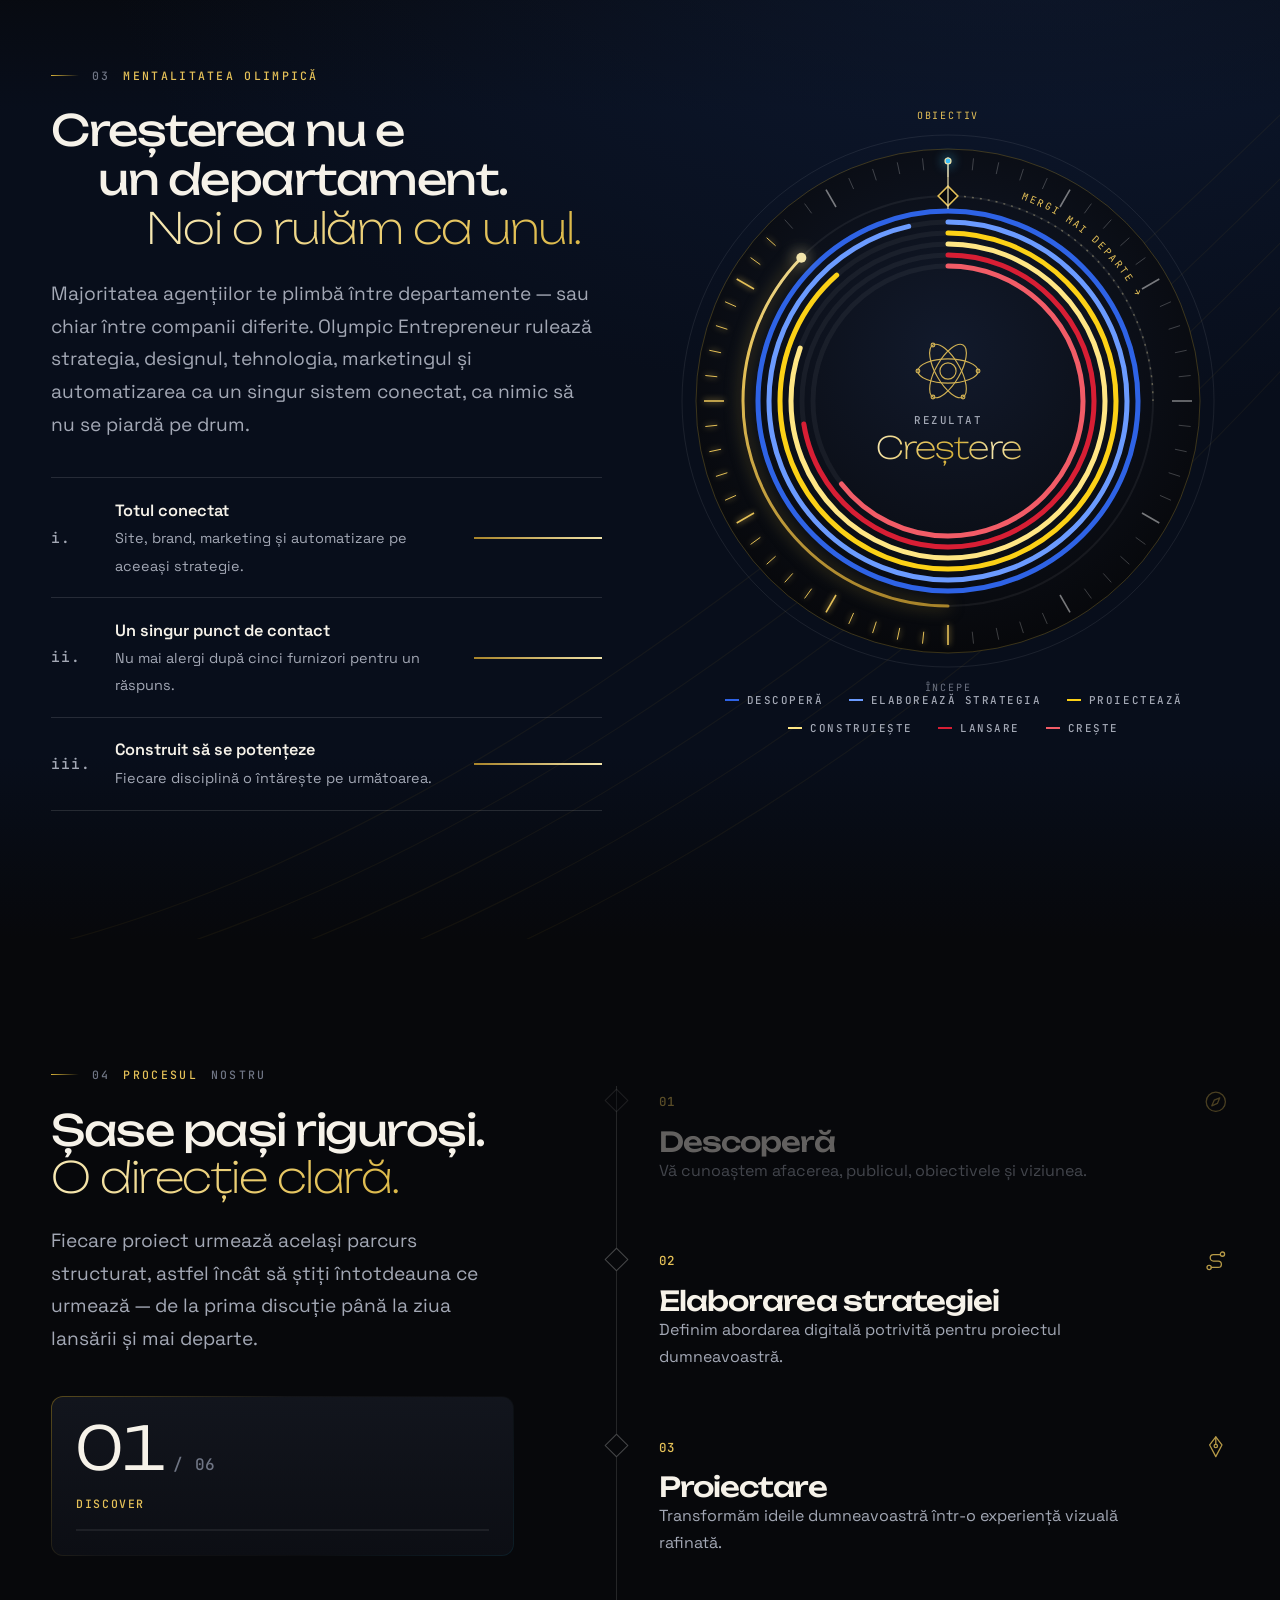
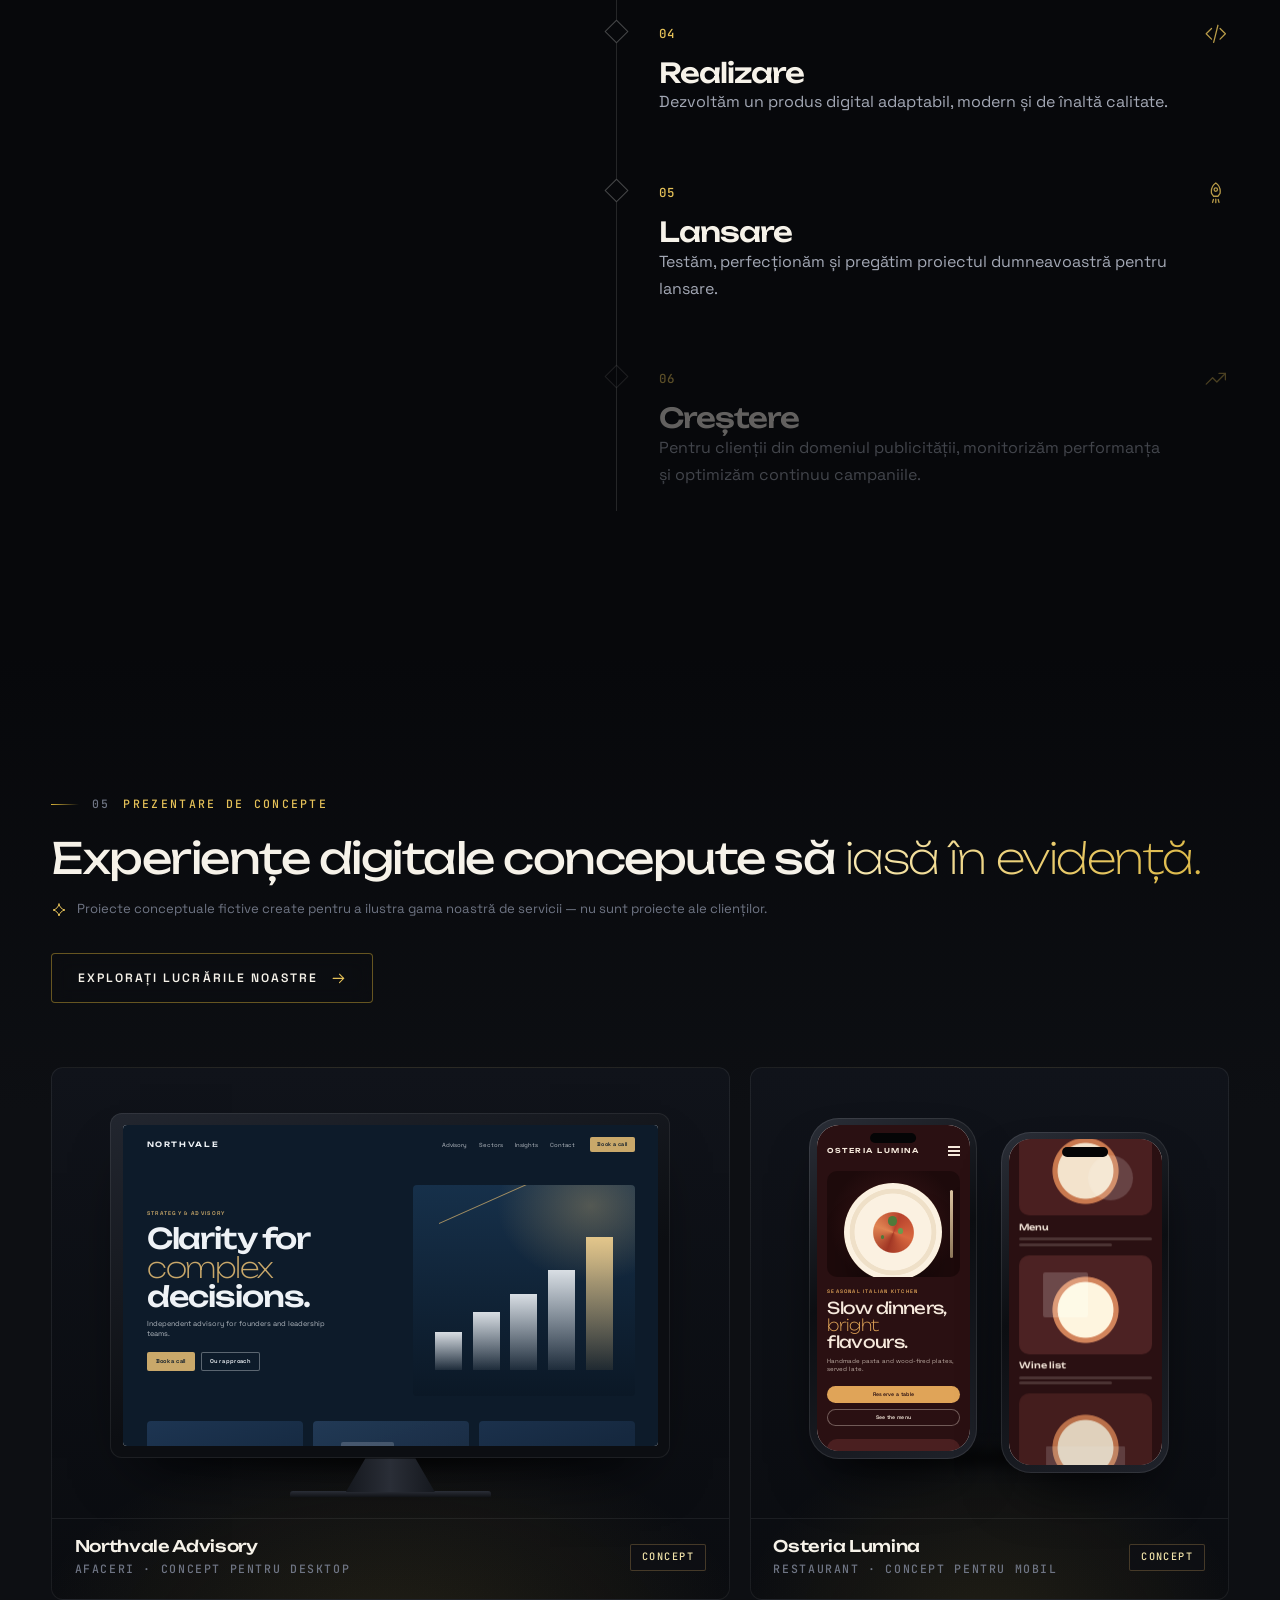
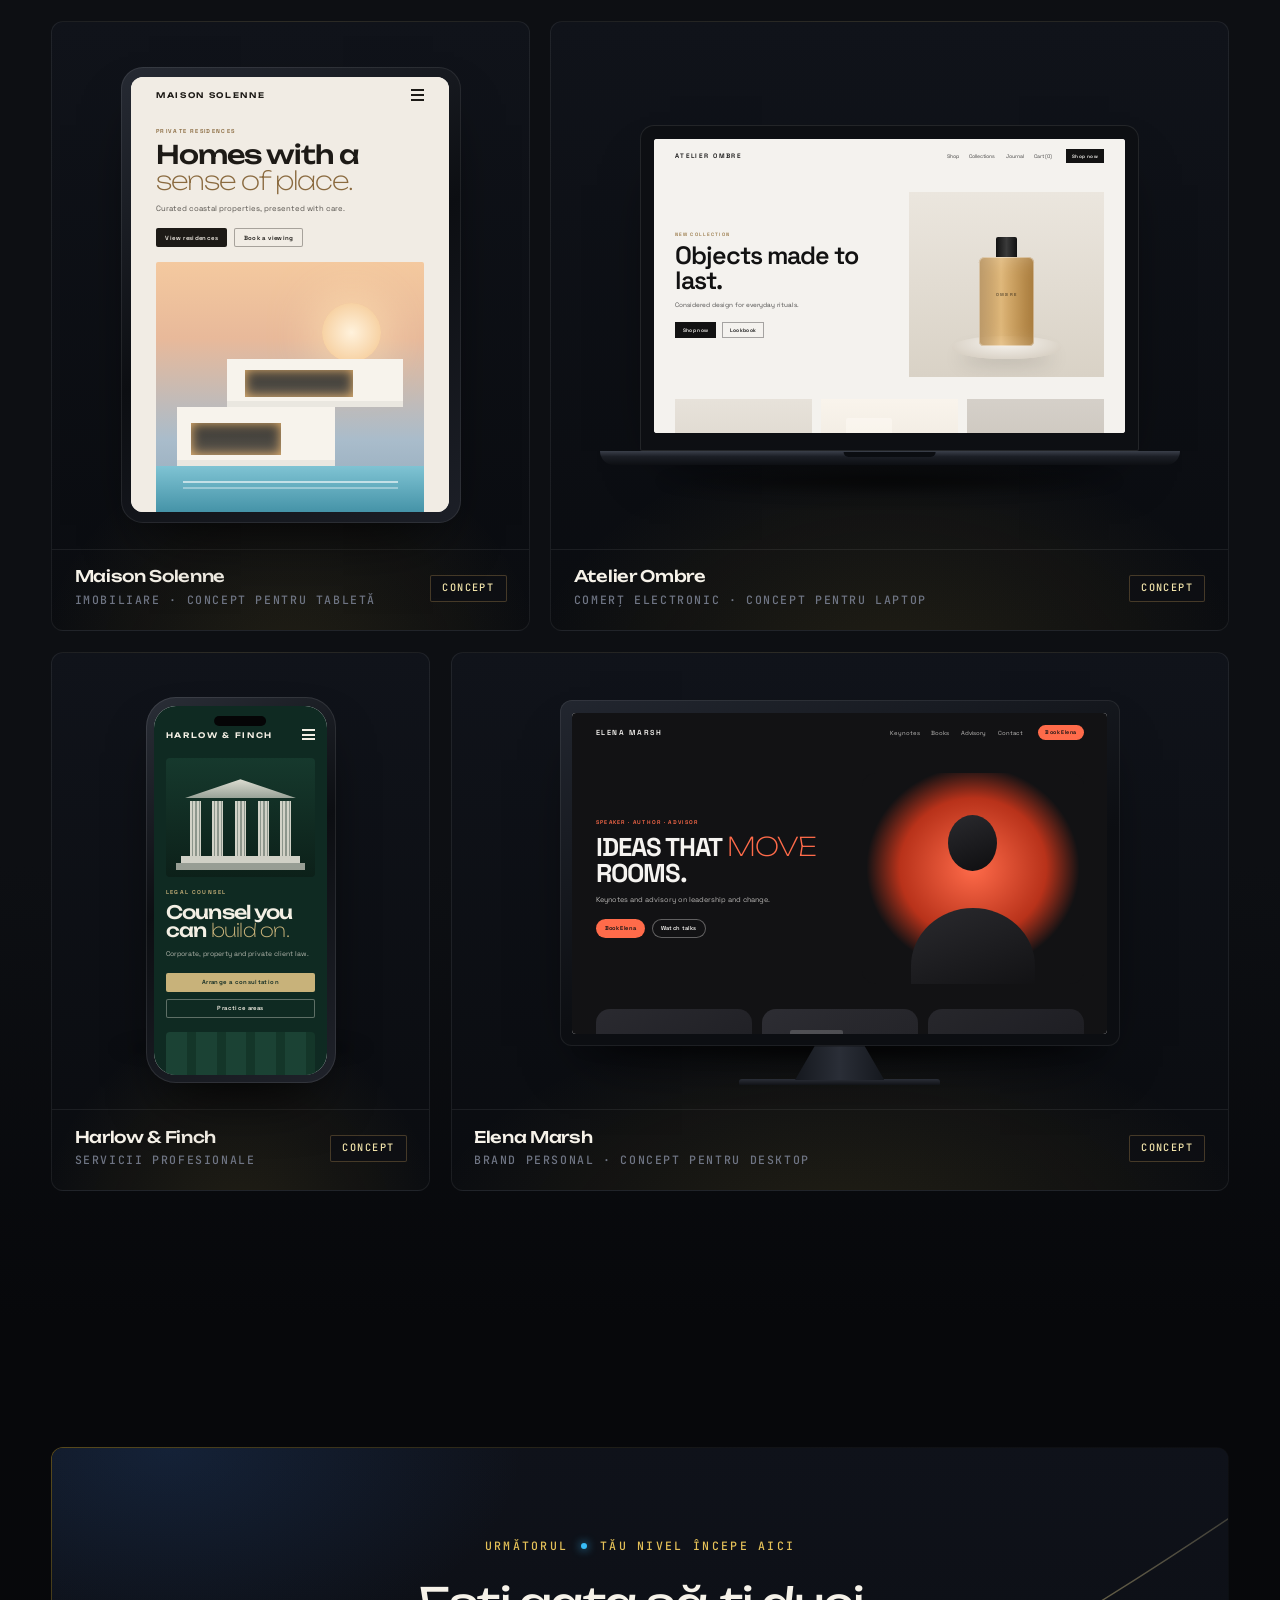
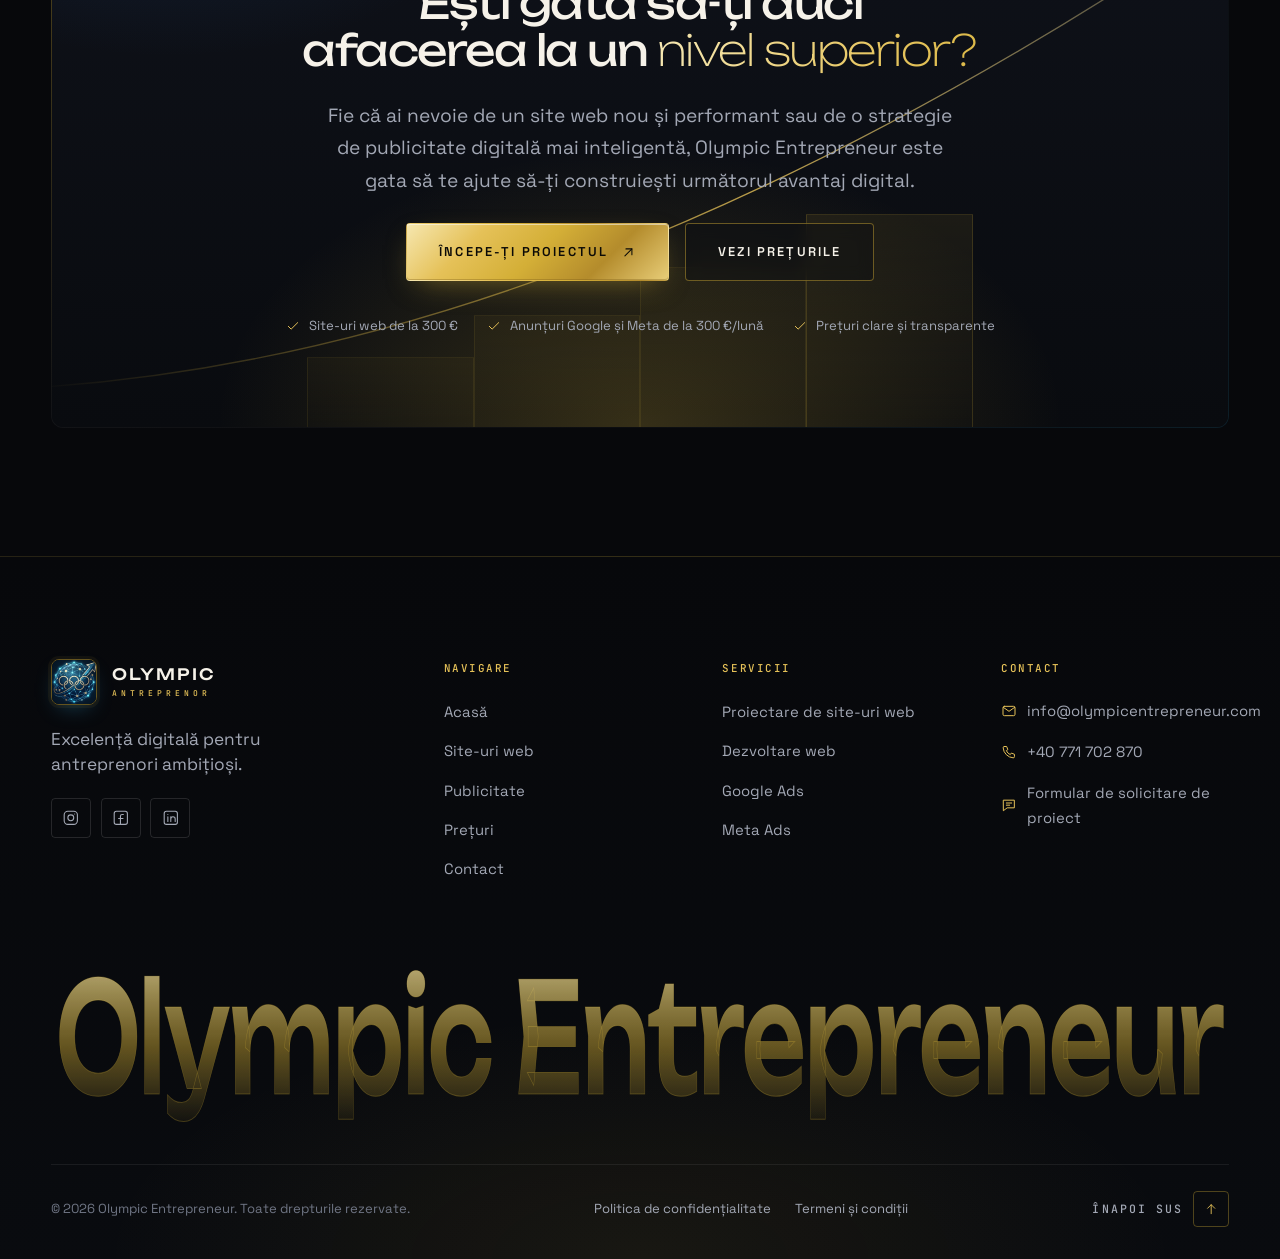
==== commit 875a884e: "Add Terms & Conditions and Privacy Policy text to legal dialogs Texts live in assets/legal/*.html an" ====
--- a/ro/index.html
+++ b/ro/index.html
@@ -658,15 +658,19 @@
 <dialog class="legal" id="legal-privacy" aria-labelledby="legal-privacy-title">
   <div class="legal__in">
     <div class="legal__head"><h2 id="legal-privacy-title">Politica de confidențialitate</h2><button class="legal__close" type="button" data-close aria-label="Close"><svg class="icon"><use href="#i-close"/></svg></button></div>
+    <div class="legal__body" data-legal-src="privacy">
     <p>Politica de confidențialitate a Olympic Entrepreneur va fi publicată aici.</p>
     <p>Aceasta va explica ce informații sunt colectate prin intermediul acestui site web și al formularului de solicitare de proiect, cum sunt utilizate acestea și cum ne puteți contacta în legătură cu datele dumneavoastră.</p>
+    </div>
   </div>
 </dialog>
 <dialog class="legal" id="legal-terms" aria-labelledby="legal-terms-title">
   <div class="legal__in">
     <div class="legal__head"><h2 id="legal-terms-title">Termeni și condiții</h2><button class="legal__close" type="button" data-close aria-label="Close"><svg class="icon"><use href="#i-close"/></svg></button></div>
+    <div class="legal__body" data-legal-src="terms">
     <p>Termenii și condițiile Olympic Entrepreneur vor fi publicați aici.</p>
     <p>Acestea vor descrie modul în care sunt furnizate proiectele de site-uri web și serviciile de gestionare a publicității, inclusiv domeniul de aplicare, modalitățile de plată și termenele.</p>
+    </div>
   </div>
 </dialog>
 
--- a/assets/css/styles.css
+++ b/assets/css/styles.css
@@ -1407,6 +1407,9 @@
 .legal__head { display: flex; justify-content: space-between; align-items: start; gap: 1rem; }
 .legal h2 { font-family: var(--f-display); font-weight: 500; font-size: 2rem; color: var(--text); line-height: 1.1; }
 .legal p { color: var(--muted); font-size: 0.95rem; }
+.legal__body { display: grid; gap: 0.9rem; }
+.legal h3 { font-family: var(--f-display); font-weight: 500; font-size: 0.95rem; letter-spacing: 0.02em; color: var(--gold-2); margin-top: 0.8rem; }
+.legal ul { display: grid; gap: 0.4rem; padding-left: 1.2rem; list-style: disc; color: var(--muted); font-size: 0.95rem; }
 .legal__close { display: grid; place-items: center; width: 40px; height: 40px; flex: none; border: 1px solid rgba(212, 175, 55, 0.35); border-radius: var(--r-sm); color: var(--gold-2); transition: background .3s; }
 .legal__close:hover { background: rgba(212, 175, 55, 0.1); }
 
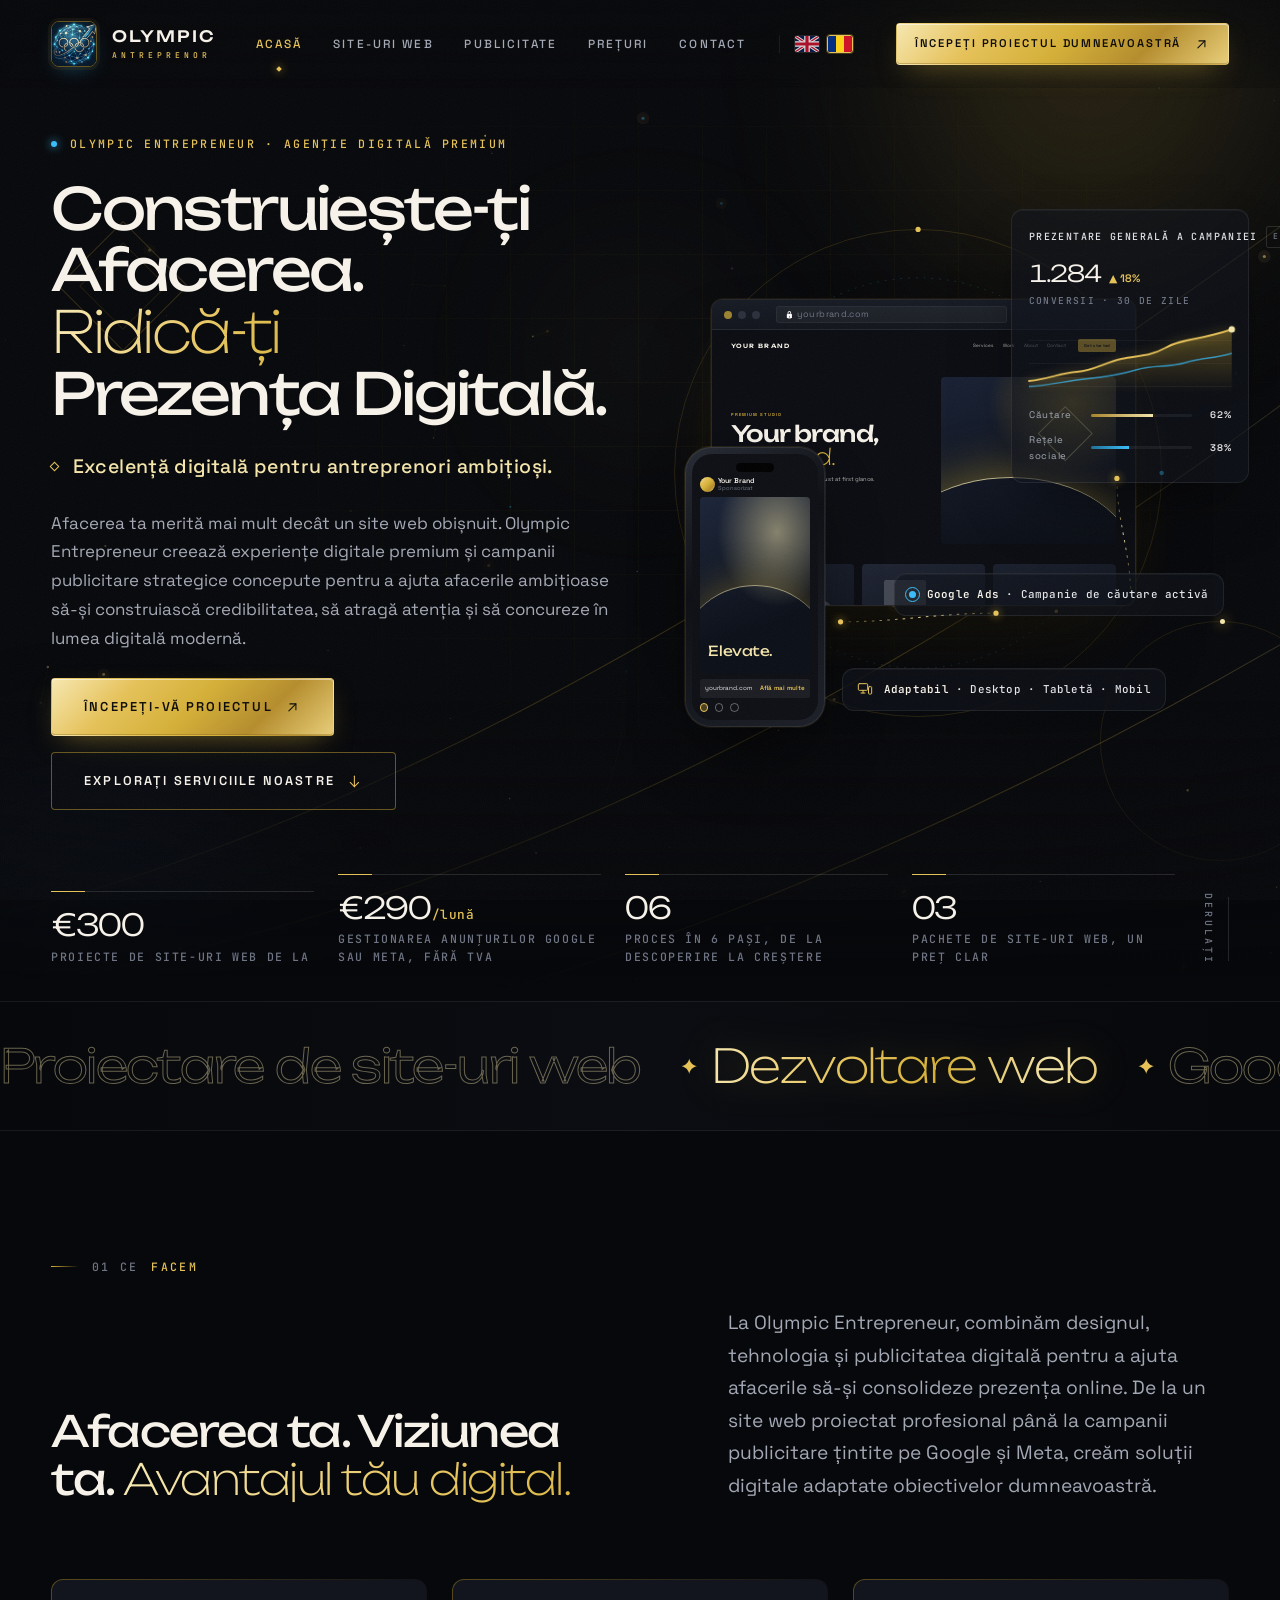
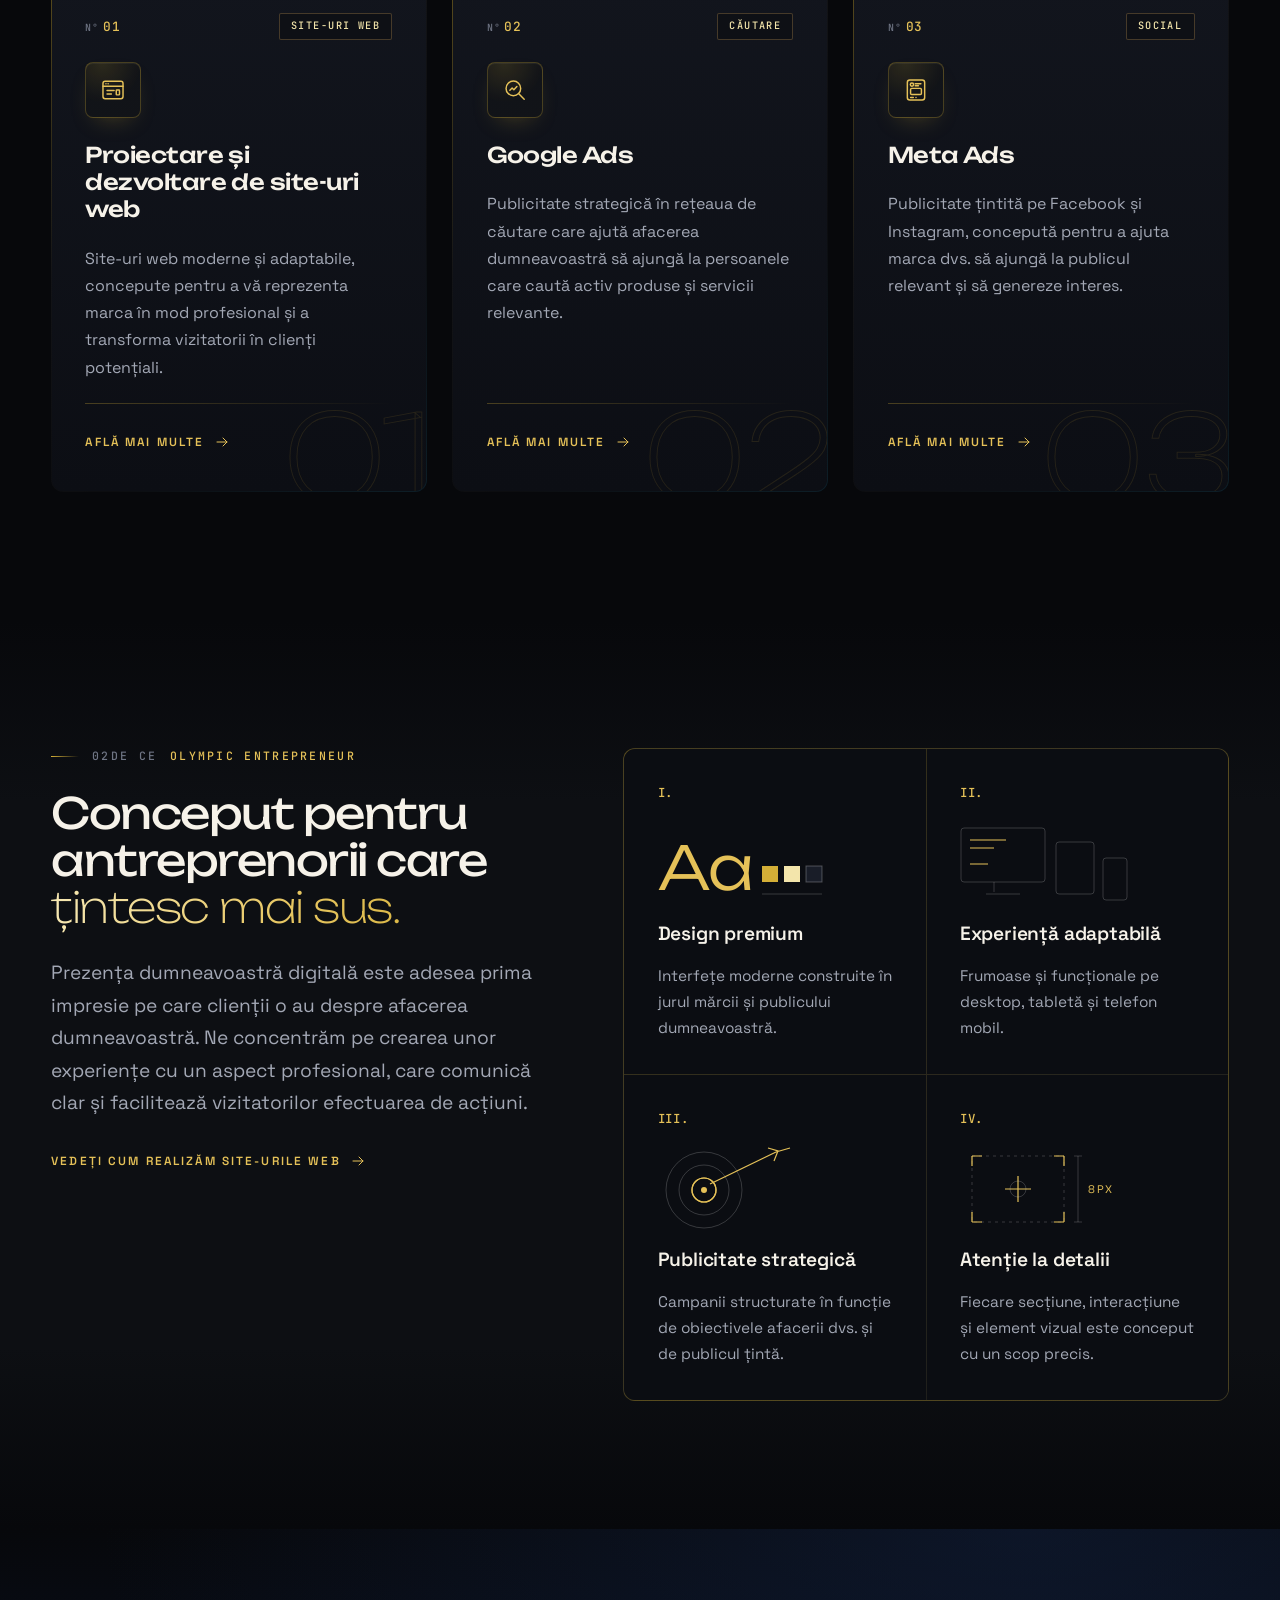
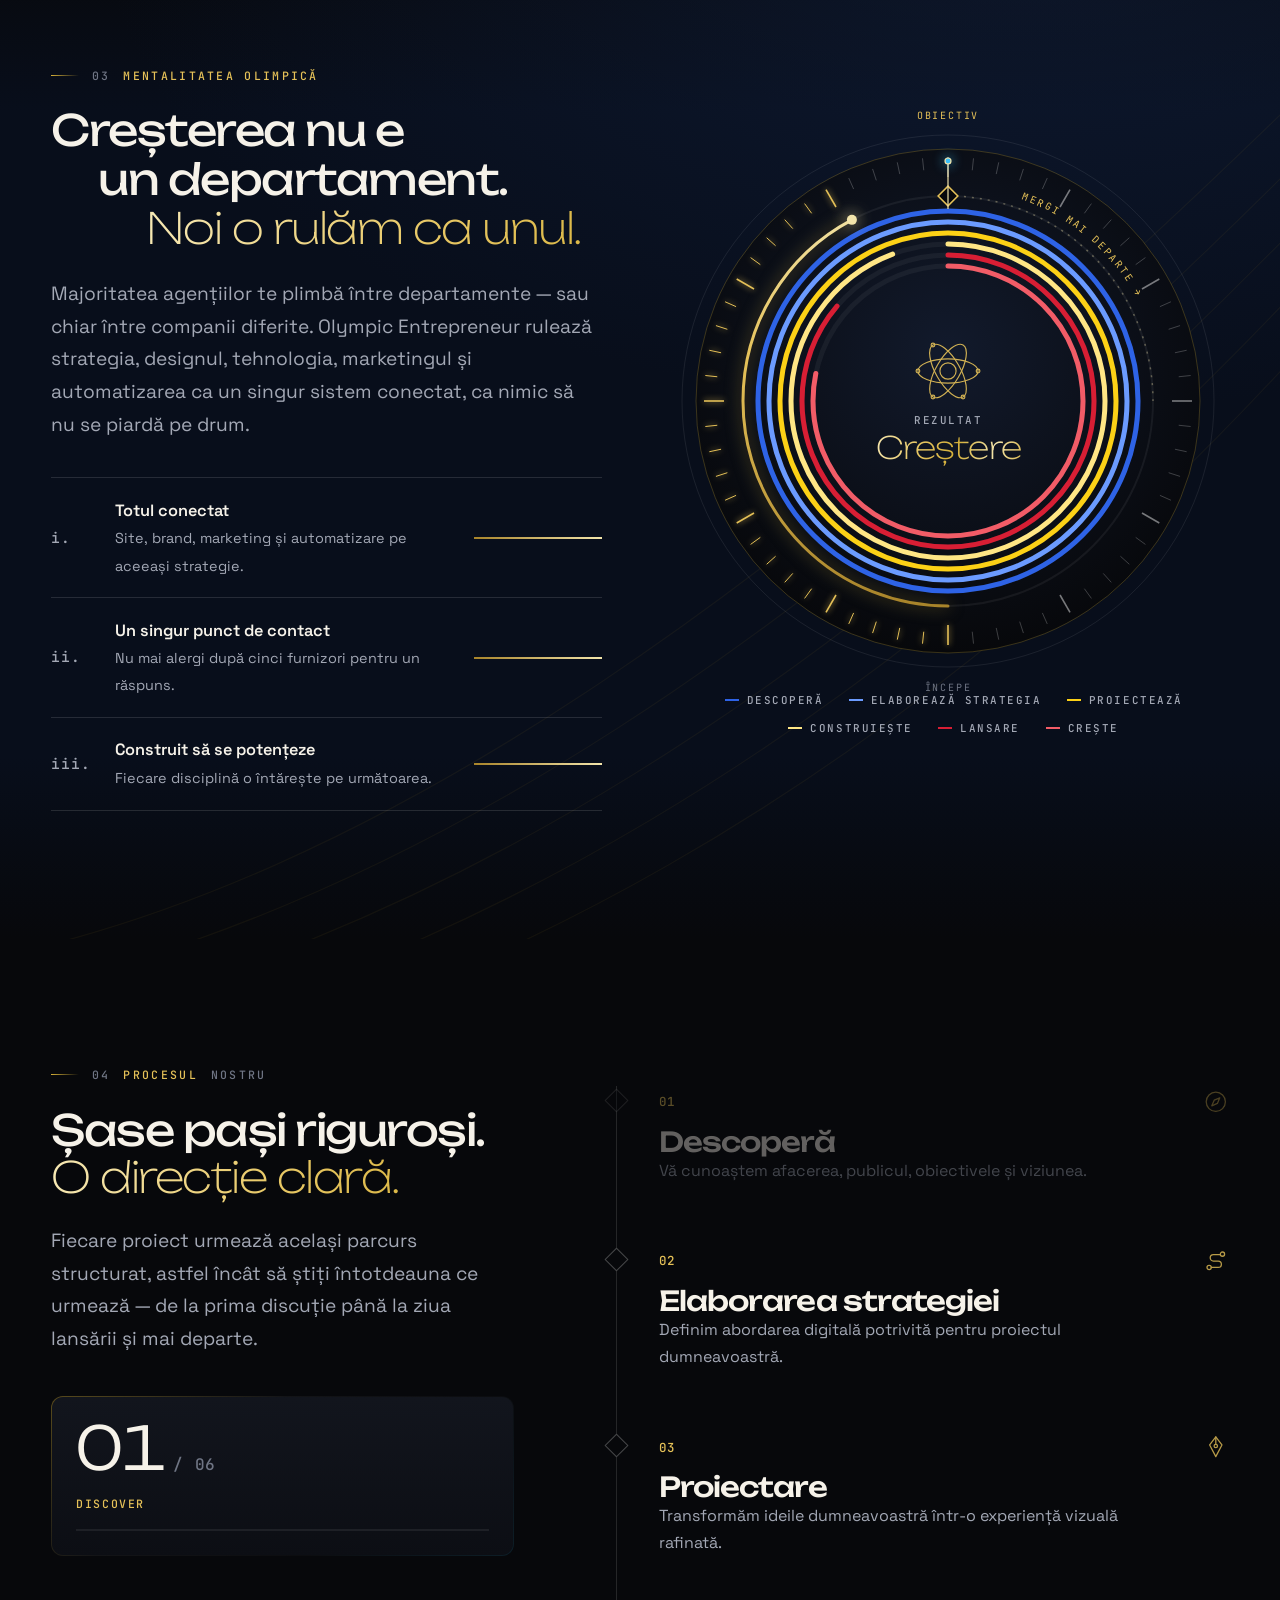
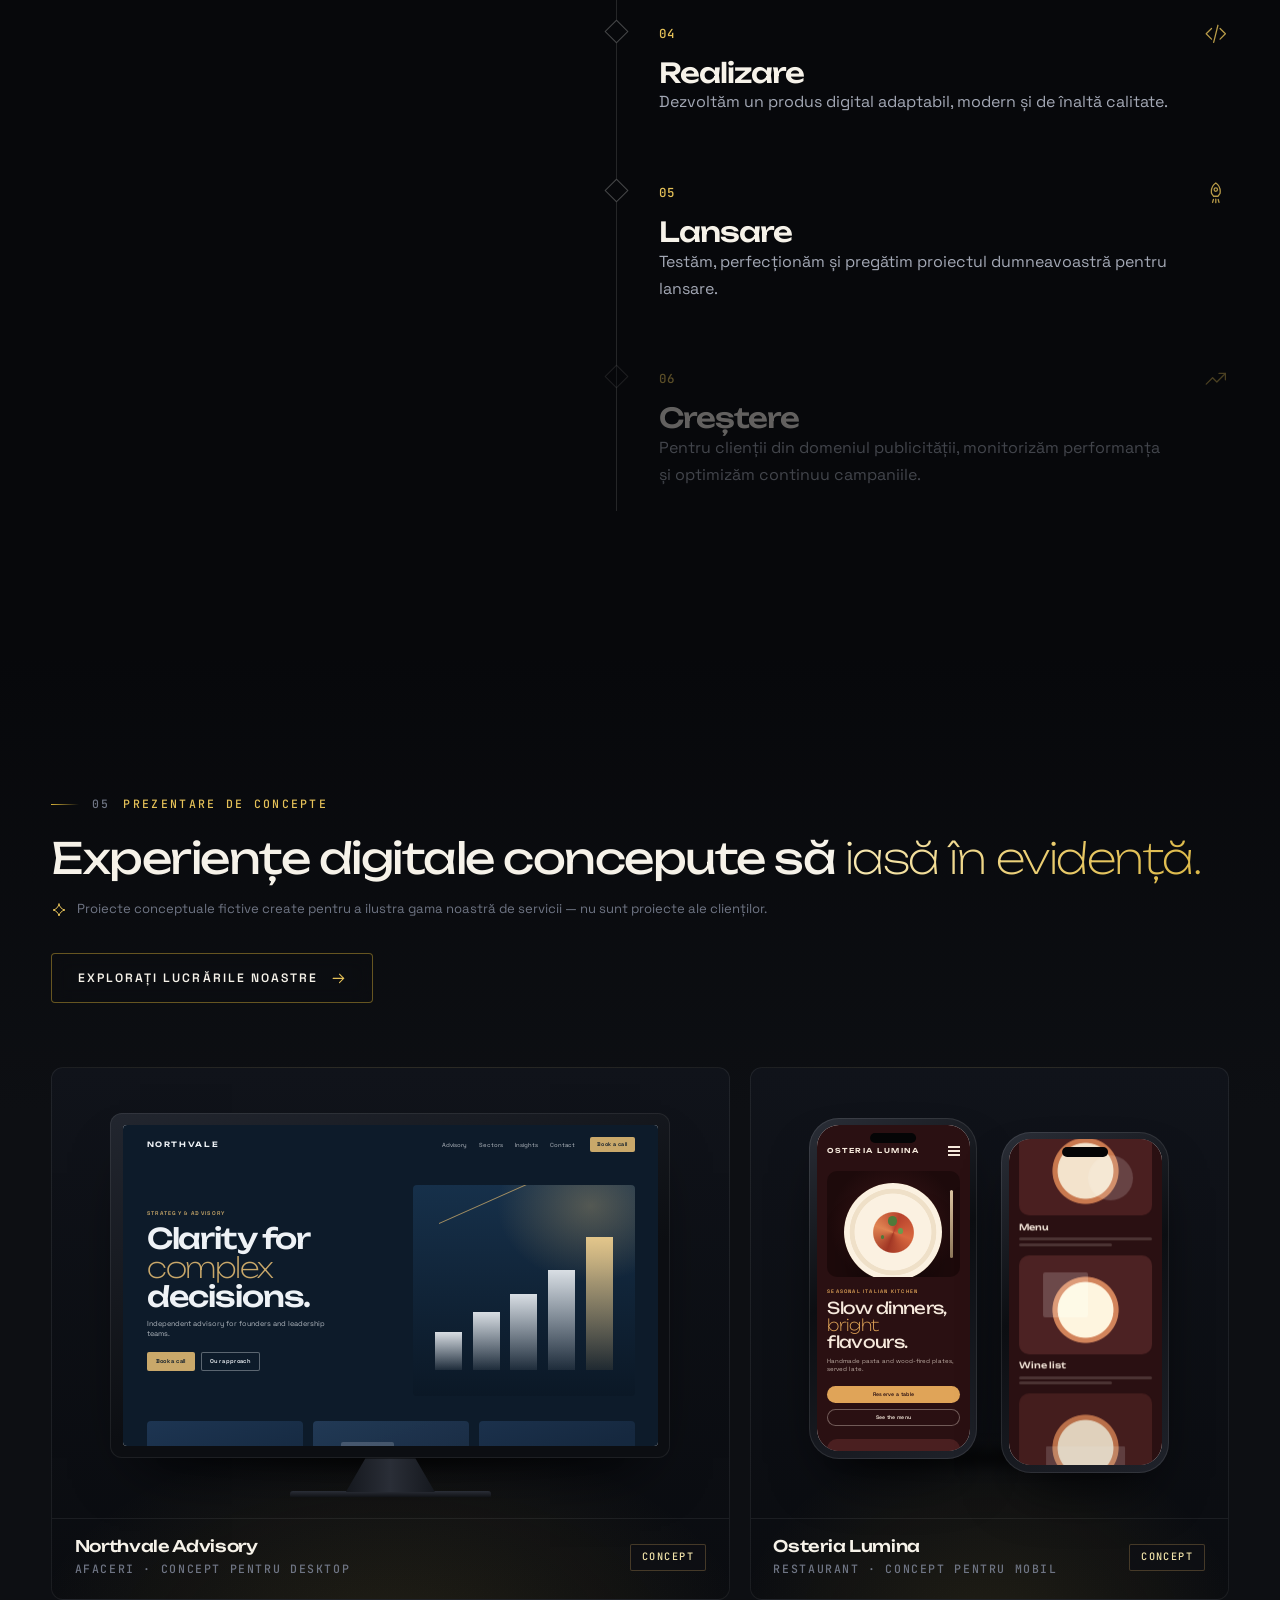
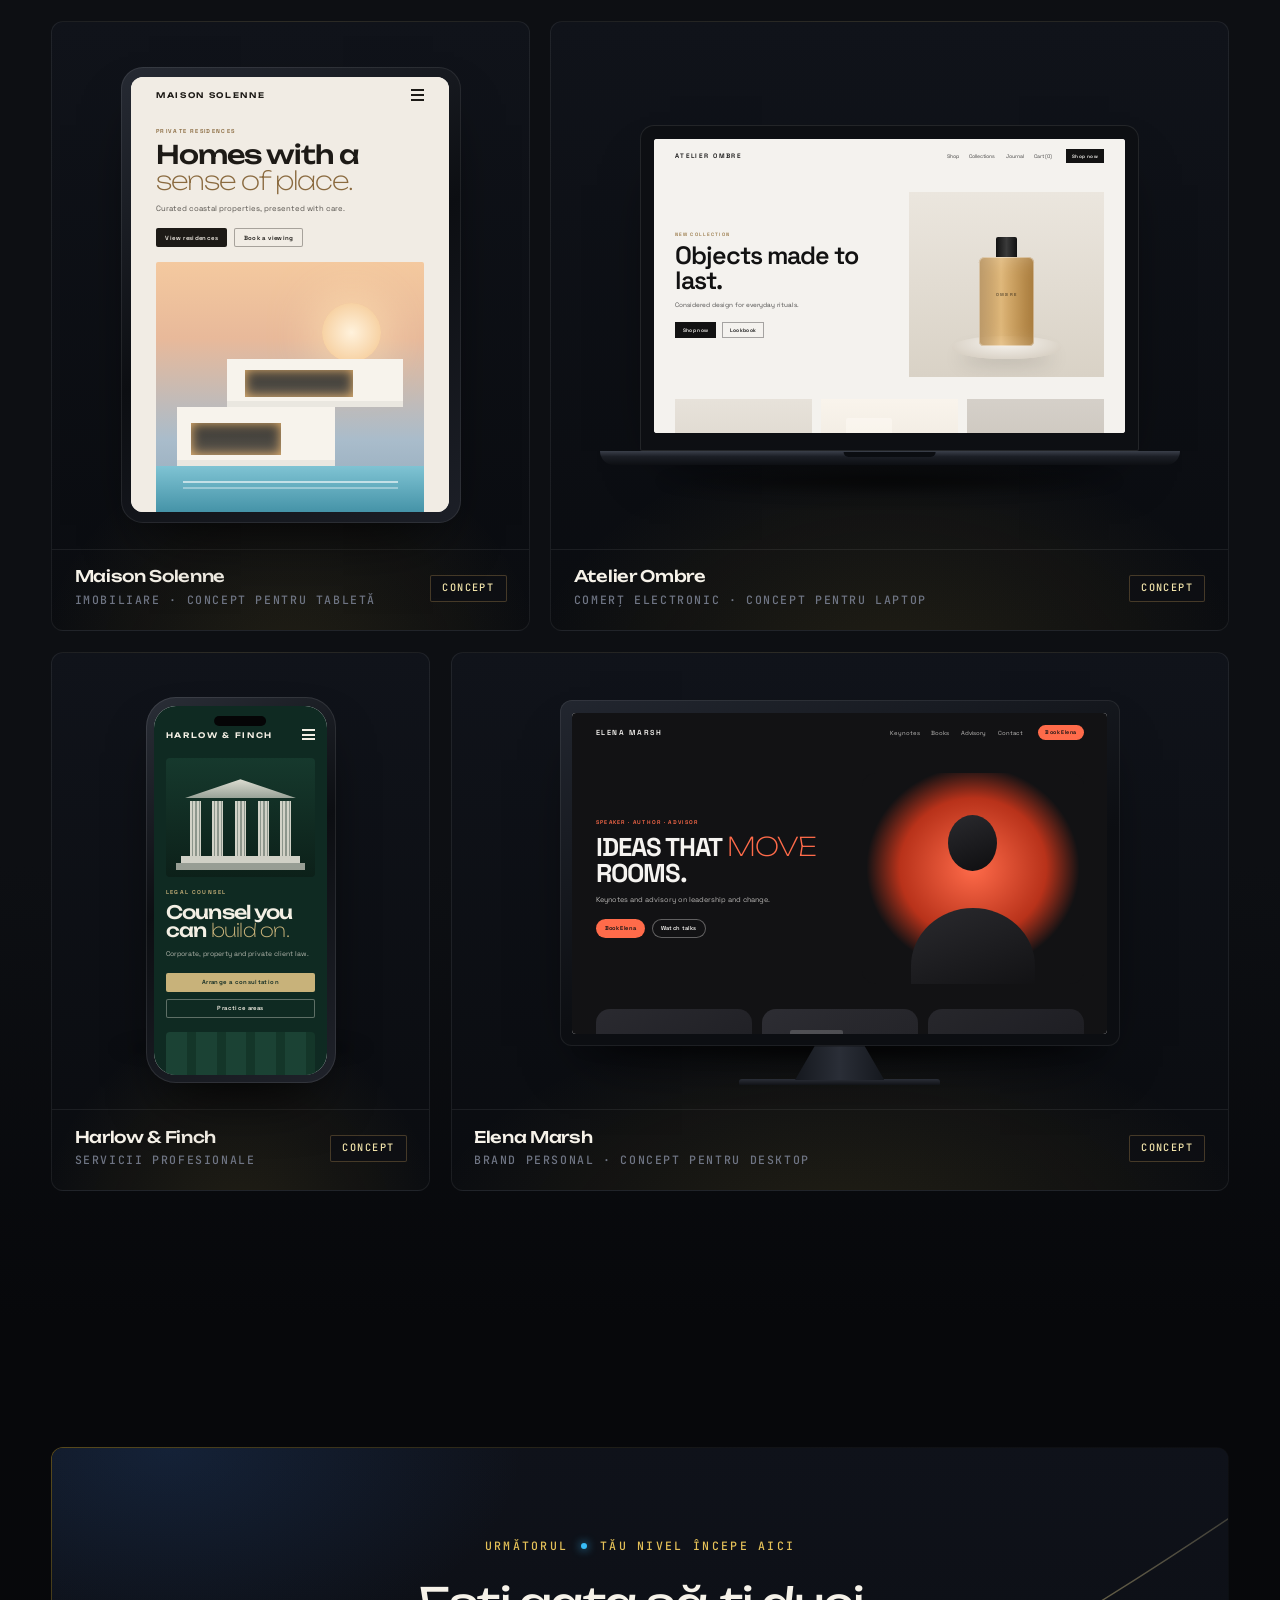
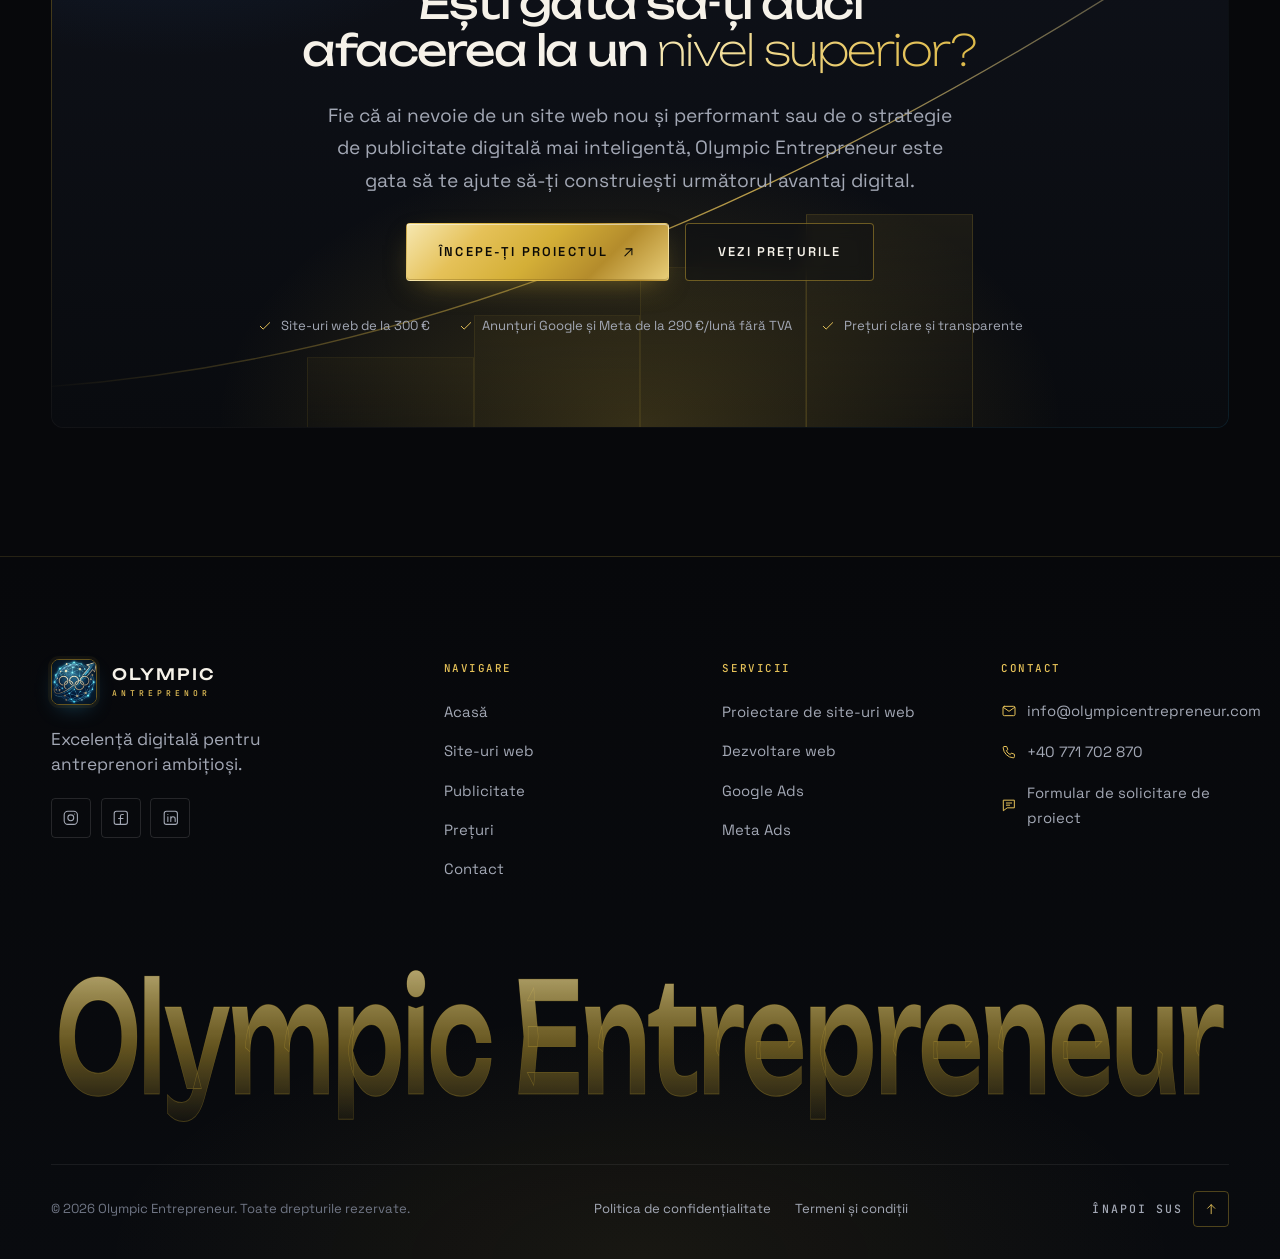
==== commit f369c10c: "Set Google Ads and Meta Ads management price to 290 EUR without VAT (EN/RO) Co-Authored-By: Claude S" ====
--- a/ro/index.html
+++ b/ro/index.html
@@ -34,8 +34,8 @@
         { "@type": "Offer", "name": "Simple Website", "price": "300", "priceCurrency": "EUR" },
         { "@type": "Offer", "name": "Advanced Website", "price": "500", "priceCurrency": "EUR" },
         { "@type": "Offer", "name": "Premium Website", "price": "1000", "priceCurrency": "EUR" },
-        { "@type": "Offer", "name": "Google Ads Management", "price": "300", "priceCurrency": "EUR", "priceSpecification": { "@type": "UnitPriceSpecification", "price": "300", "priceCurrency": "EUR", "unitText": "MONTH" } },
-        { "@type": "Offer", "name": "Meta Ads Management", "price": "300", "priceCurrency": "EUR", "priceSpecification": { "@type": "UnitPriceSpecification", "price": "300", "priceCurrency": "EUR", "unitText": "MONTH" } }
+        { "@type": "Offer", "name": "Google Ads Management", "price": "290", "priceCurrency": "EUR", "priceSpecification": { "@type": "UnitPriceSpecification", "price": "290", "priceCurrency": "EUR", "unitText": "MONTH" } },
+        { "@type": "Offer", "name": "Meta Ads Management", "price": "290", "priceCurrency": "EUR", "priceSpecification": { "@type": "UnitPriceSpecification", "price": "290", "priceCurrency": "EUR", "unitText": "MONTH" } }
       ]
     }
   }
@@ -222,7 +222,7 @@
 
     <div class="container hero__foot">
       <div class="stat fade-up" style="--d:1.25s"><span class="stat__value" data-count="300" data-prefix="€">300 €</span><span class="stat__label">Proiecte de site-uri web de la</span></div>
-      <div class="stat fade-up" style="--d:1.35s"><span class="stat__value"><span data-count="300" data-prefix="€">300 €</span><small>/lună</small></span><span class="stat__label">Gestionarea anunțurilor Google sau Meta</span></div>
+      <div class="stat fade-up" style="--d:1.35s"><span class="stat__value"><span data-count="290" data-prefix="€">290 €</span><small>/lună</small></span><span class="stat__label">Gestionarea anunțurilor Google sau Meta, fără TVA</span></div>
       <div class="stat fade-up" style="--d:1.45s"><span class="stat__value" data-count="6" data-pad="2">06</span><span class="stat__label">Proces în 6 pași, de la descoperire la creștere</span></div>
       <div class="stat fade-up" style="--d:1.55s"><span class="stat__value" data-count="3" data-pad="2">03</span><span class="stat__label">Pachete de site-uri web, un preț clar</span></div>
       <span class="scroll-cue fade-up" style="--d:1.8s"><i></i>Derulați</span>
@@ -578,7 +578,7 @@
         </div>
         <div class="cta__assure">
           <span><svg class="icon"><use href="#i-check"/></svg>Site-uri web de la 300 €</span>
-          <span><svg class="icon"><use href="#i-check"/></svg>Anunțuri Google și Meta de la 300 €/lună</span>
+          <span><svg class="icon"><use href="#i-check"/></svg>Anunțuri Google și Meta de la 290 €/lună fără TVA</span>
           <span><svg class="icon"><use href="#i-check"/></svg>Prețuri clare și transparente</span>
         </div>
       </div>
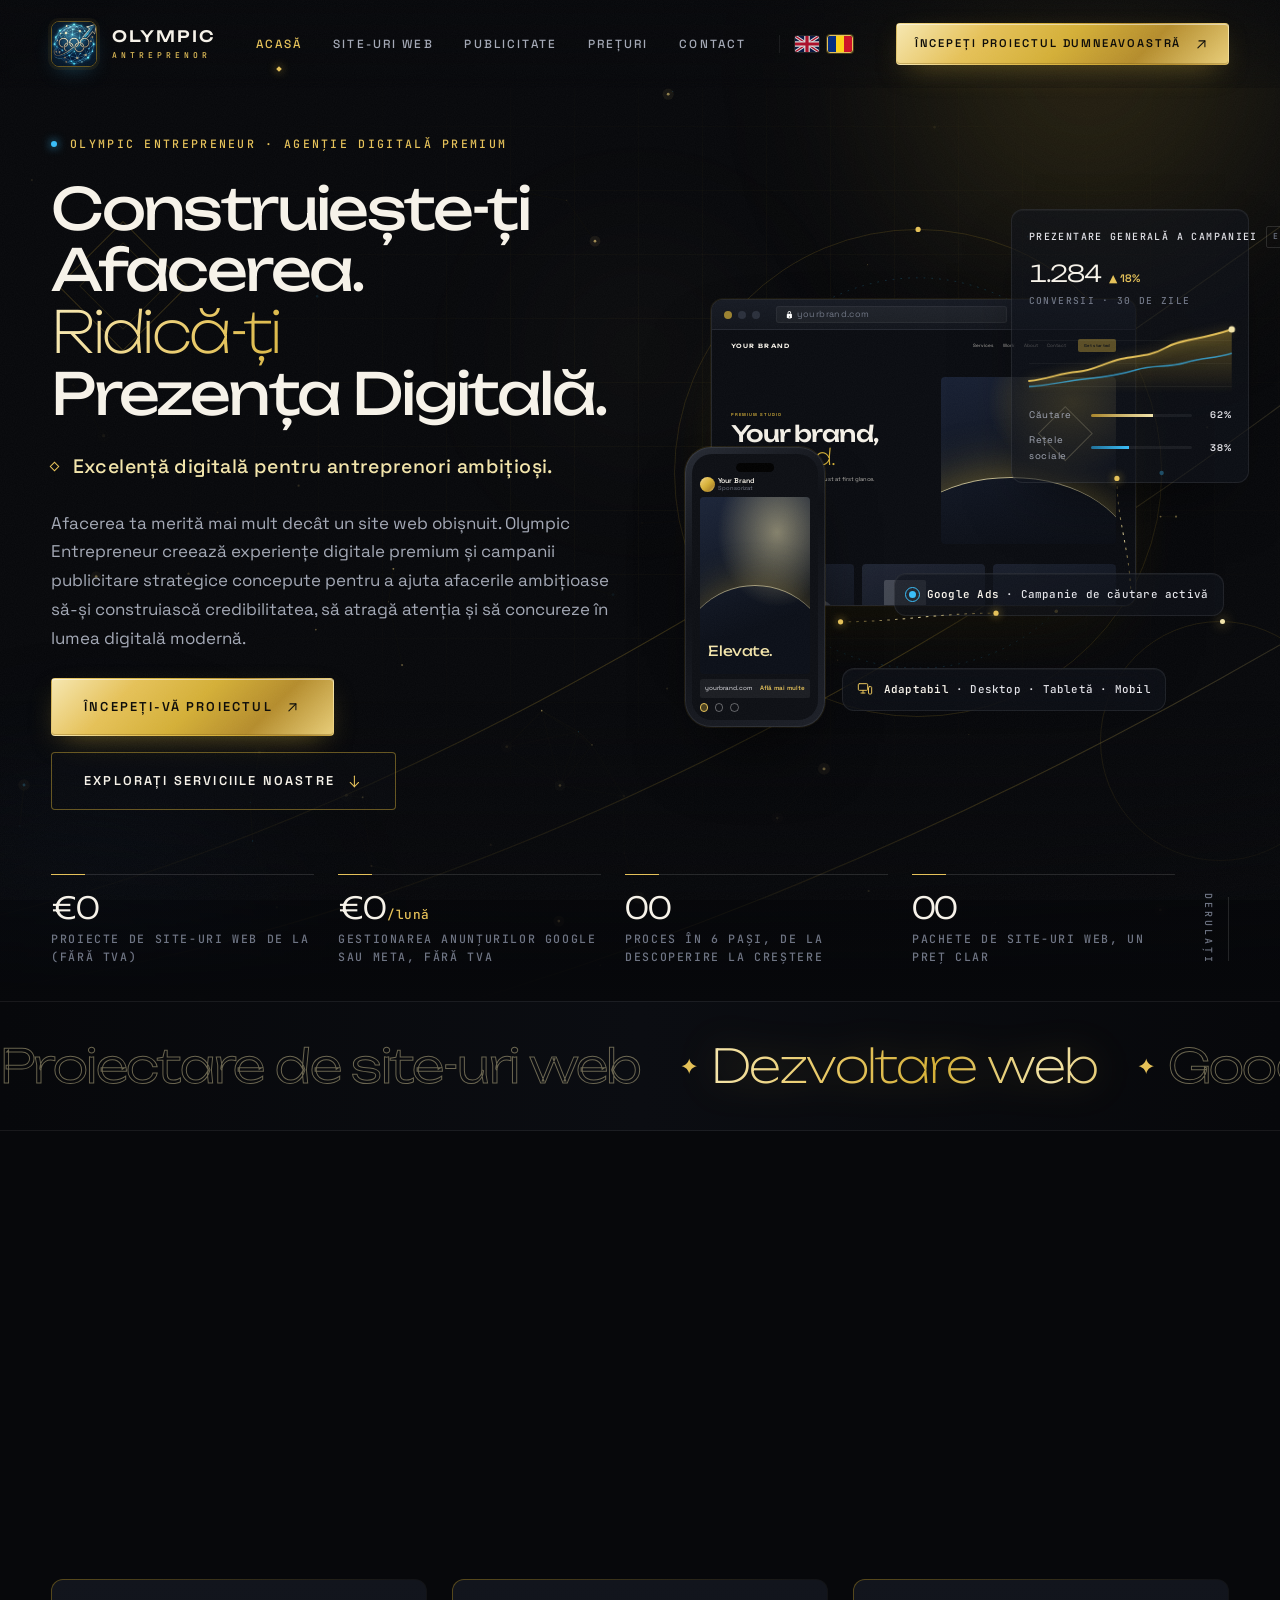
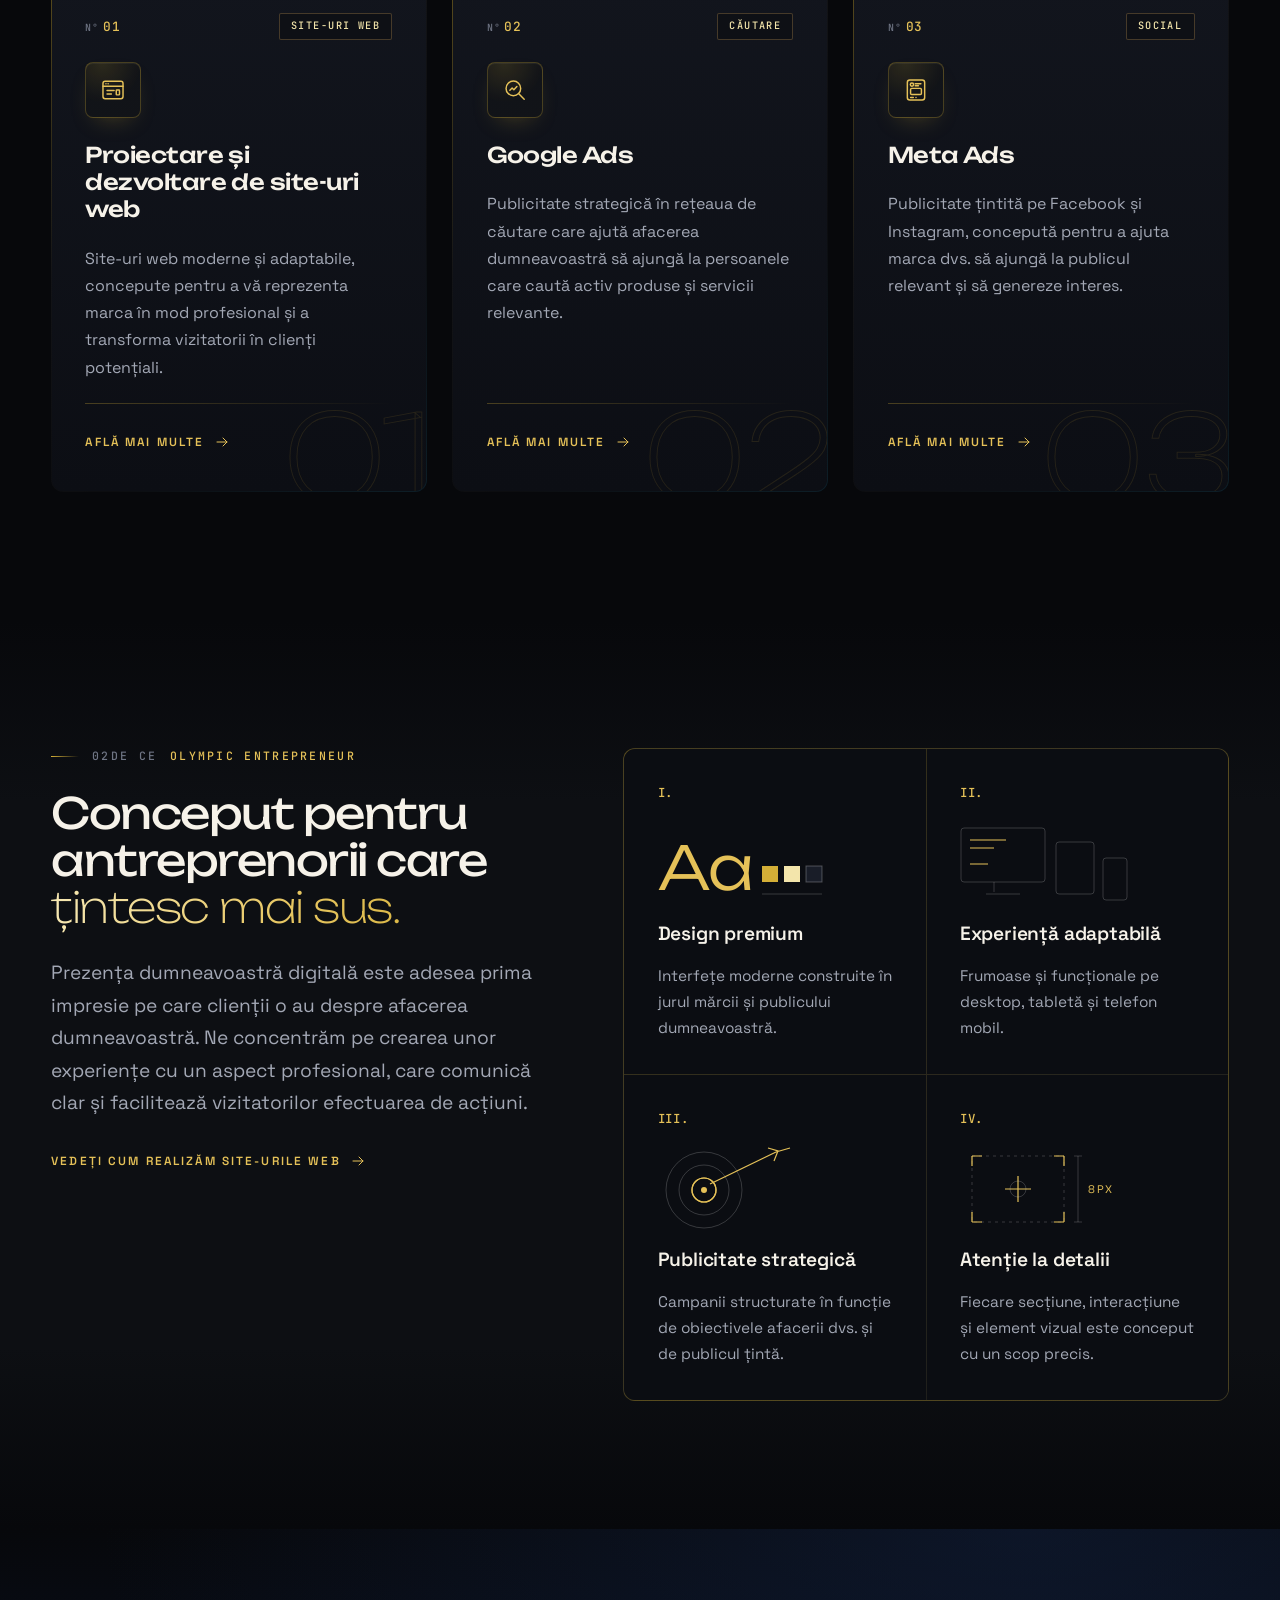
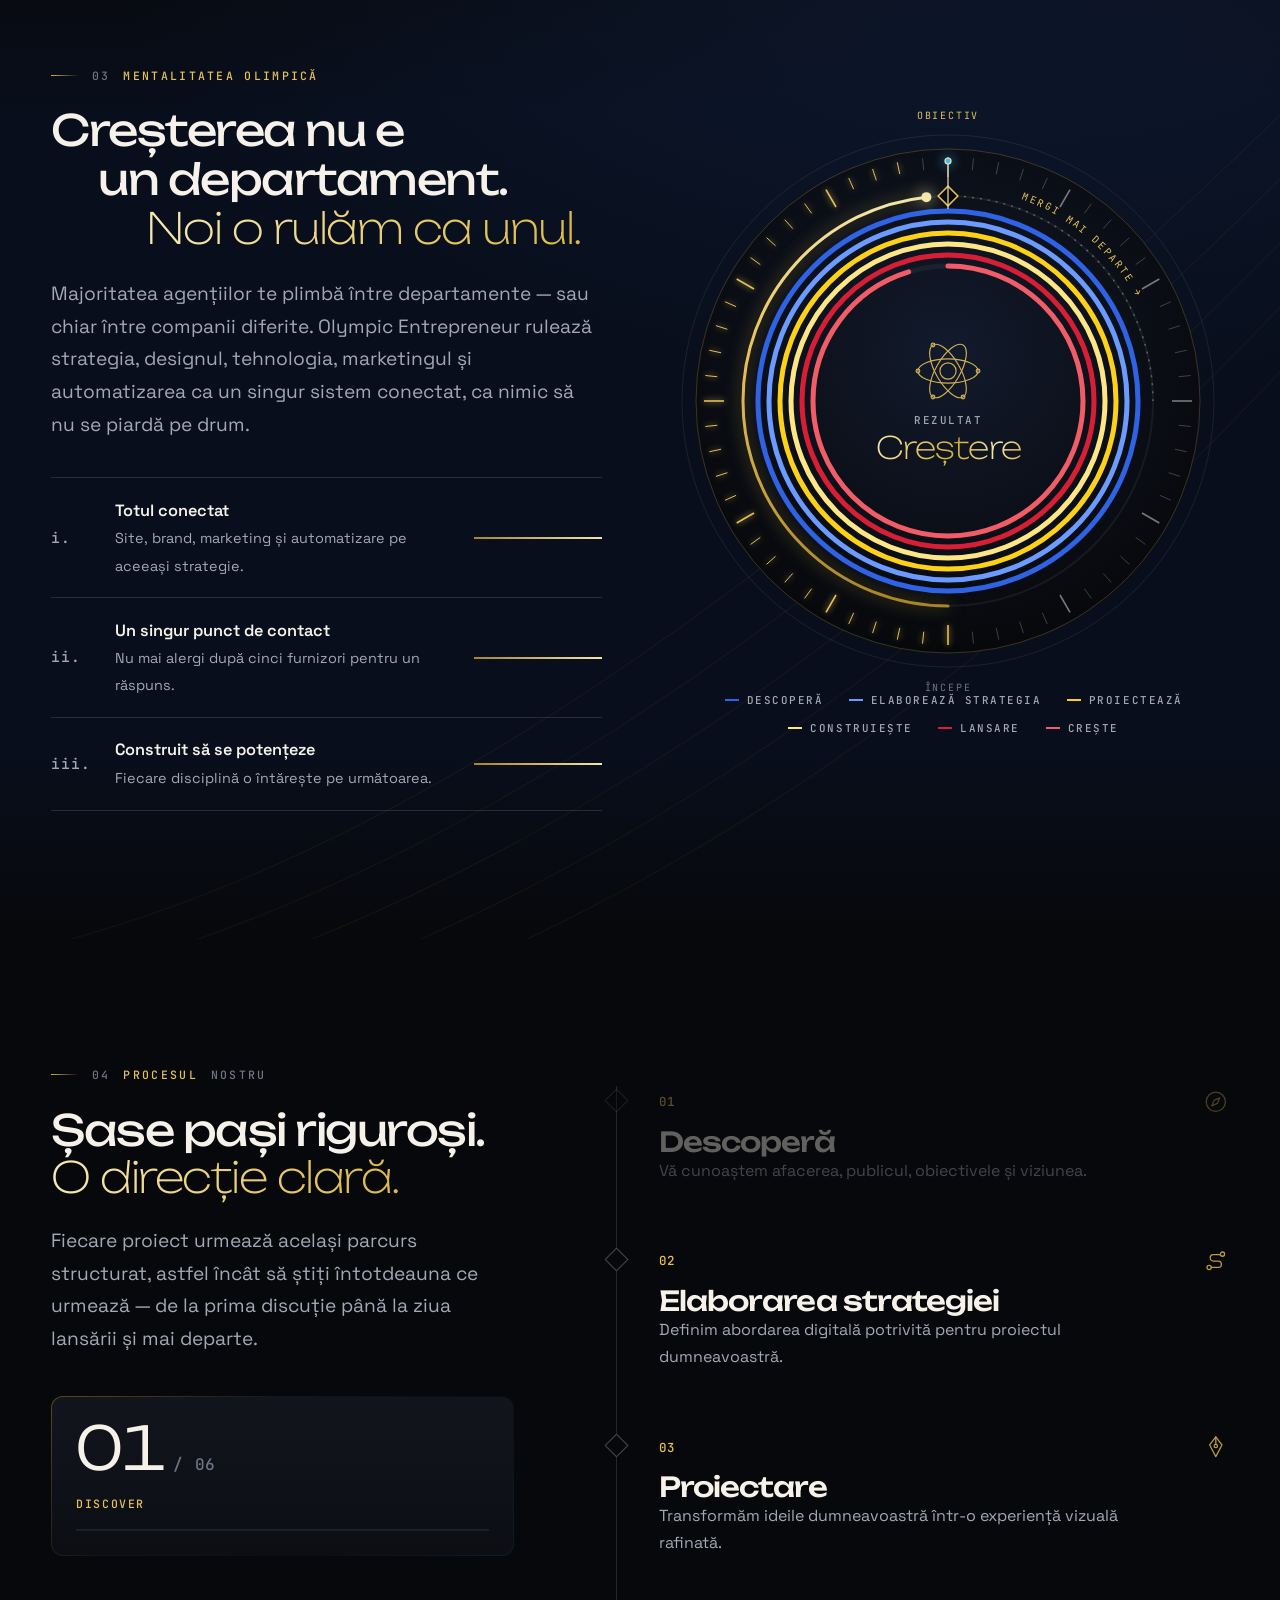
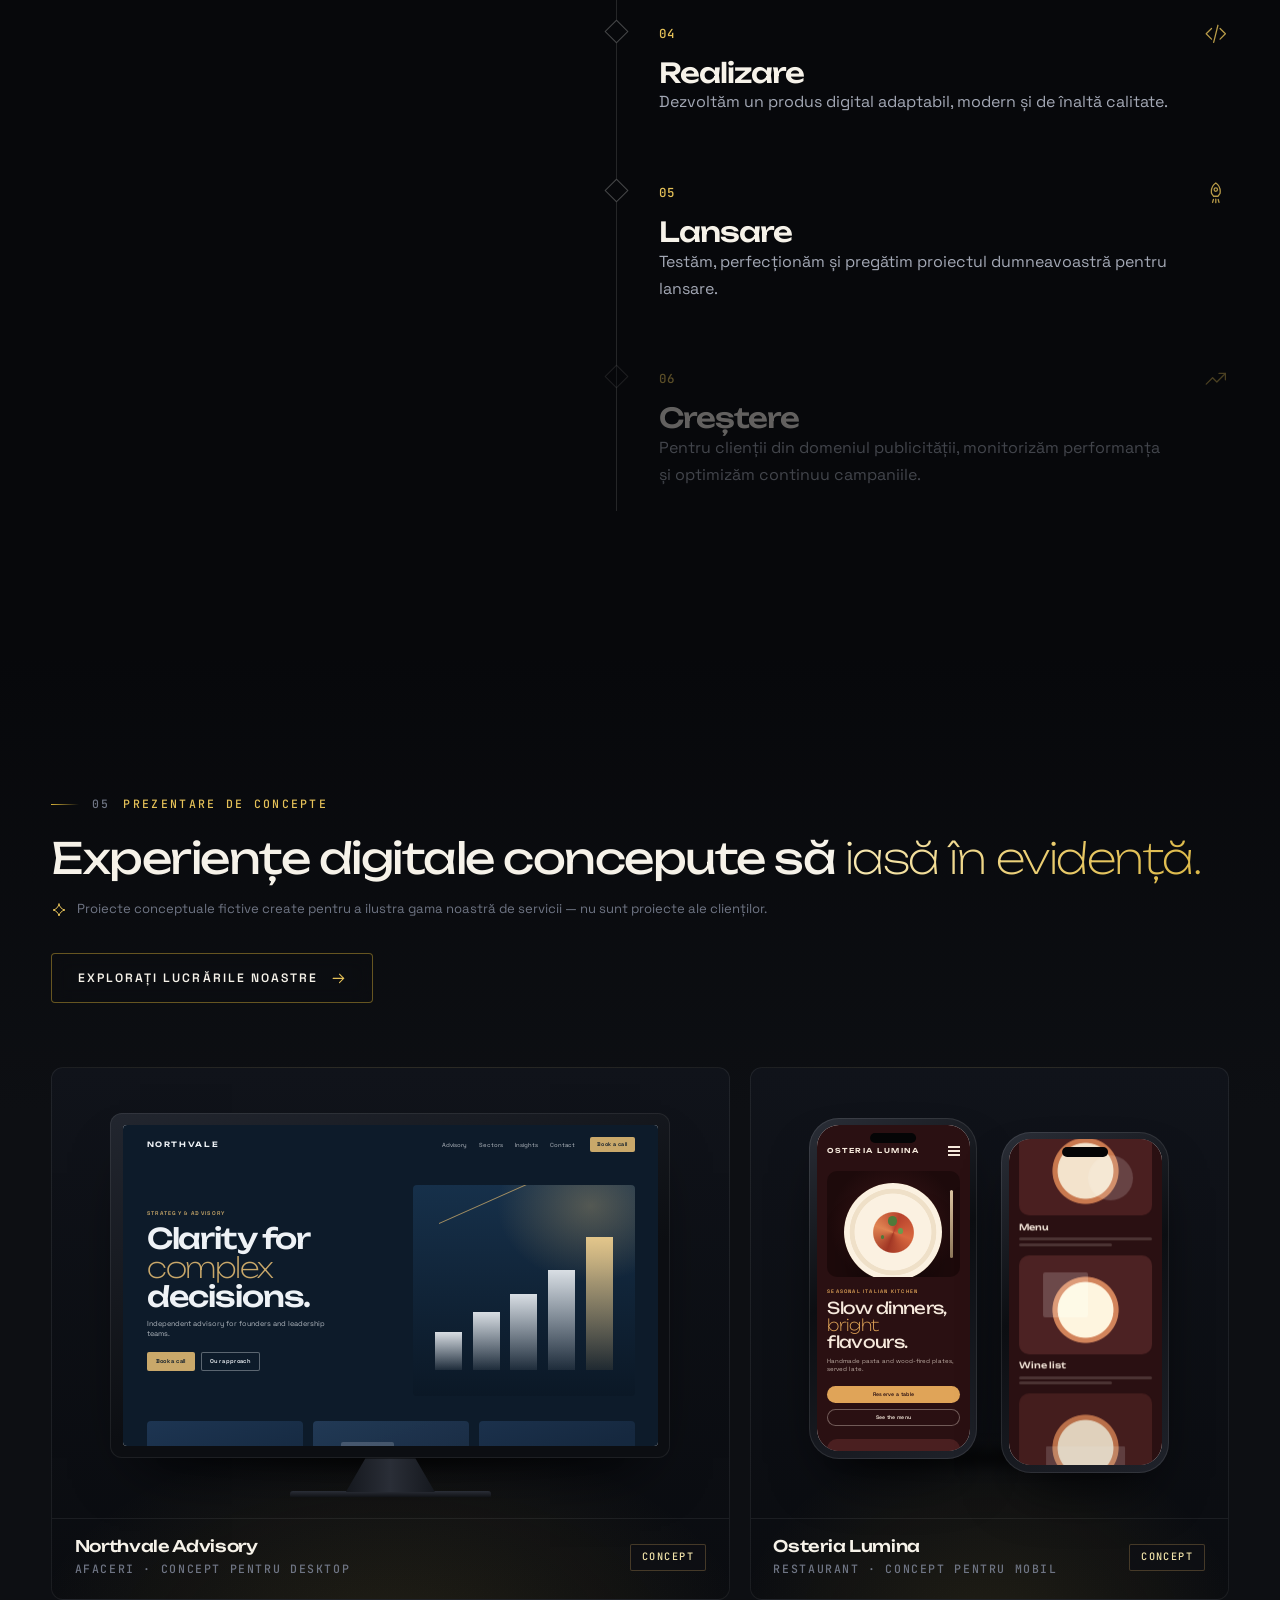
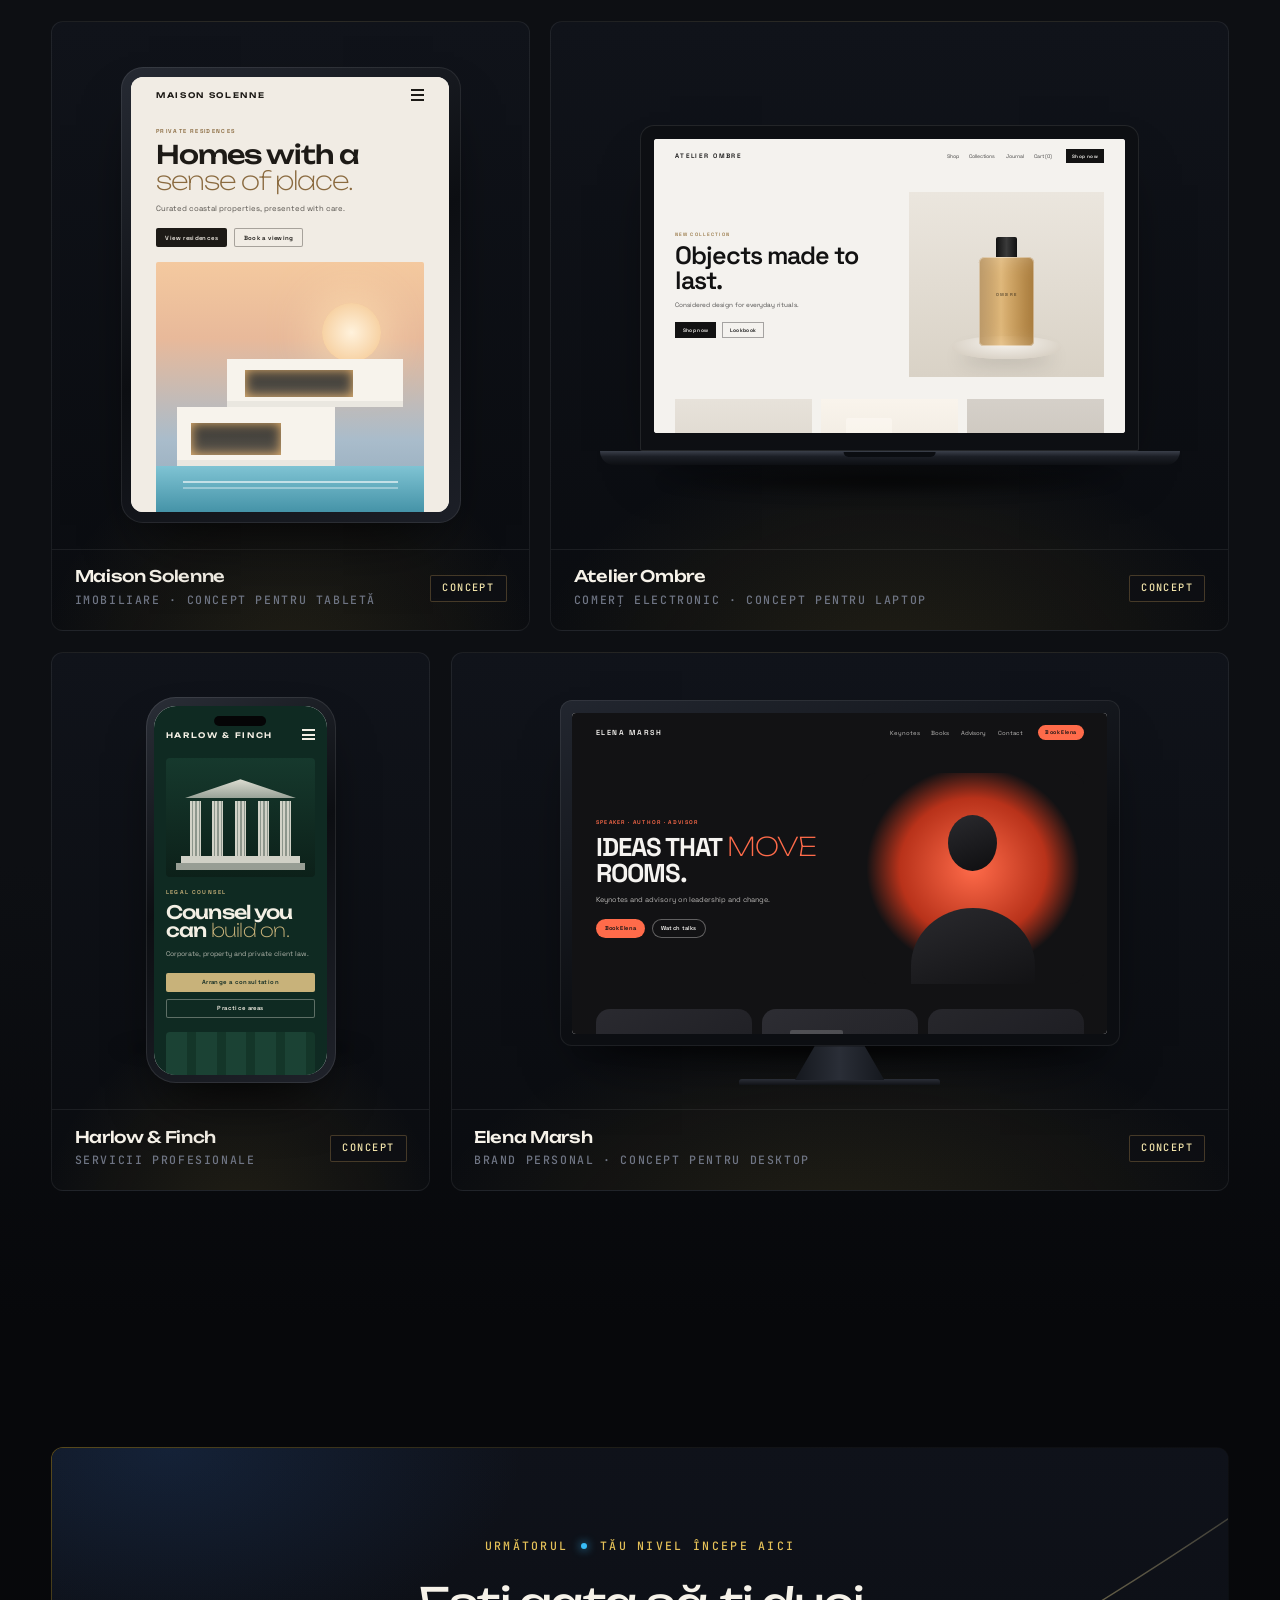
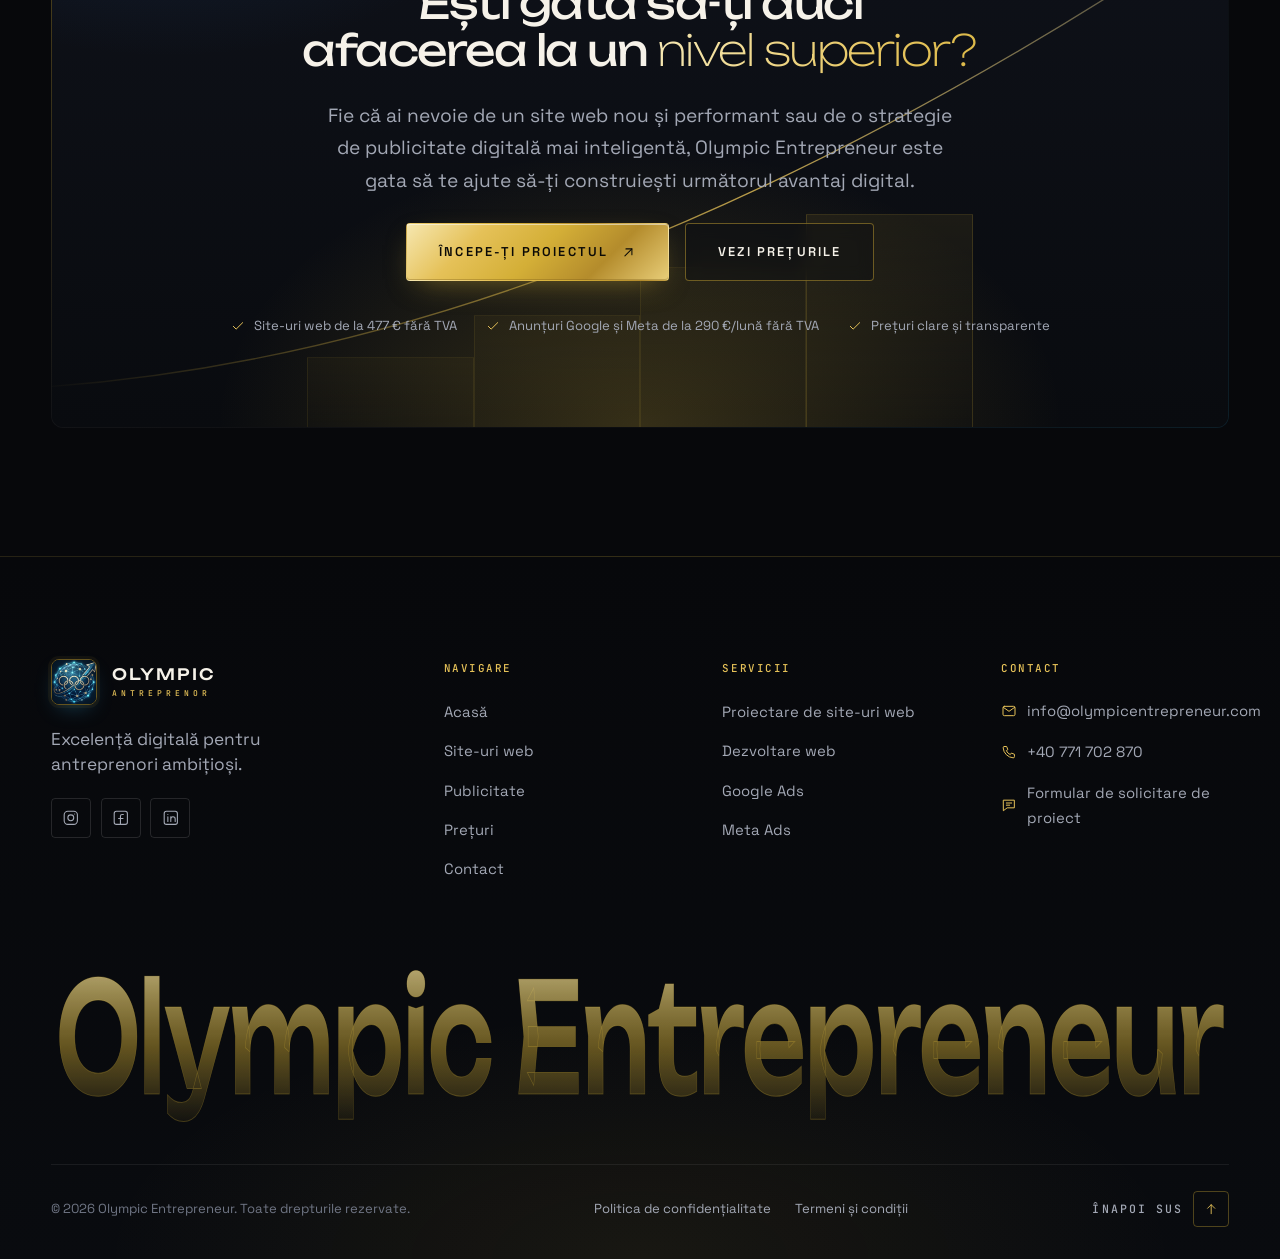
==== commit b7bcb228: "Website pricing: Simple 477 EUR and Advanced 977 EUR without VAT, Premium on request (EN/RO) Co-Auth" ====
--- a/ro/index.html
+++ b/ro/index.html
@@ -4,7 +4,7 @@
   <meta charset="utf-8">
   <meta name="viewport" content="width=device-width, initial-scale=1">
   <title>Olympic Entrepreneur — Agenție de design web premium și publicitate digitală</title>
-  <meta name="description" content="Olympic Entrepreneur este o agenție digitală premium destinată antreprenorilor ambițioși: proiectare profesională de site-uri web, dezvoltare de site-uri web, gestionarea campaniilor Google Ads și Meta Ads. Site-uri web începând de la 300 €.">
+  <meta name="description" content="Olympic Entrepreneur este o agenție digitală premium destinată antreprenorilor ambițioși: proiectare profesională de site-uri web, dezvoltare de site-uri web, gestionarea campaniilor Google Ads și Meta Ads. Site-uri web începând de la 477 € fără TVA.">
   <meta name="theme-color" content="#07080b">
   <meta property="og:type" content="website">
   <meta property="og:site_name" content="Olympic Entrepreneur">
@@ -26,14 +26,14 @@
     "slogan": "Digital Excellence for Ambitious Entrepreneurs.",
     "description": "Premium digital agency offering website design, website development, Google Ads and Meta Ads management for entrepreneurs, small businesses and companies.",
     "logo": "assets/img/logo.jpg",
-    "priceRange": "€300 – €1,000",
+    "priceRange": "€477 – €977",
     "hasOfferCatalog": {
       "@type": "OfferCatalog",
       "name": "Digital services",
       "itemListElement": [
-        { "@type": "Offer", "name": "Simple Website", "price": "300", "priceCurrency": "EUR" },
-        { "@type": "Offer", "name": "Advanced Website", "price": "500", "priceCurrency": "EUR" },
-        { "@type": "Offer", "name": "Premium Website", "price": "1000", "priceCurrency": "EUR" },
+        { "@type": "Offer", "name": "Simple Website", "price": "477", "priceCurrency": "EUR" },
+        { "@type": "Offer", "name": "Advanced Website", "price": "977", "priceCurrency": "EUR" },
+        { "@type": "Offer", "name": "Premium Website", "description": "Price on request" },
         { "@type": "Offer", "name": "Google Ads Management", "price": "290", "priceCurrency": "EUR", "priceSpecification": { "@type": "UnitPriceSpecification", "price": "290", "priceCurrency": "EUR", "unitText": "MONTH" } },
         { "@type": "Offer", "name": "Meta Ads Management", "price": "290", "priceCurrency": "EUR", "priceSpecification": { "@type": "UnitPriceSpecification", "price": "290", "priceCurrency": "EUR", "unitText": "MONTH" } }
       ]
@@ -221,7 +221,7 @@
     </div>
 
     <div class="container hero__foot">
-      <div class="stat fade-up" style="--d:1.25s"><span class="stat__value" data-count="300" data-prefix="€">300 €</span><span class="stat__label">Proiecte de site-uri web de la</span></div>
+      <div class="stat fade-up" style="--d:1.25s"><span class="stat__value" data-count="477" data-prefix="€">477 €</span><span class="stat__label">Proiecte de site-uri web de la (fără TVA)</span></div>
       <div class="stat fade-up" style="--d:1.35s"><span class="stat__value"><span data-count="290" data-prefix="€">290 €</span><small>/lună</small></span><span class="stat__label">Gestionarea anunțurilor Google sau Meta, fără TVA</span></div>
       <div class="stat fade-up" style="--d:1.45s"><span class="stat__value" data-count="6" data-pad="2">06</span><span class="stat__label">Proces în 6 pași, de la descoperire la creștere</span></div>
       <div class="stat fade-up" style="--d:1.55s"><span class="stat__value" data-count="3" data-pad="2">03</span><span class="stat__label">Pachete de site-uri web, un preț clar</span></div>
@@ -577,7 +577,7 @@
           <a class="btn btn--ghost btn--lg" href="pricing.html">Vezi prețurile</a>
         </div>
         <div class="cta__assure">
-          <span><svg class="icon"><use href="#i-check"/></svg>Site-uri web de la 300 €</span>
+          <span><svg class="icon"><use href="#i-check"/></svg>Site-uri web de la 477 € fără TVA</span>
           <span><svg class="icon"><use href="#i-check"/></svg>Anunțuri Google și Meta de la 290 €/lună fără TVA</span>
           <span><svg class="icon"><use href="#i-check"/></svg>Prețuri clare și transparente</span>
         </div>
--- a/assets/css/styles.css
+++ b/assets/css/styles.css
@@ -1632,3 +1632,6 @@
   .fx-particles { display: none; }
   .hero__title .line > span { transform: none; }
 }
+
+/* "Request a quote" shown in place of a price */
+.tier__price .amt.amt--quote { font-size: clamp(1.9rem, 1.5rem + 1.3vw, 2.6rem); letter-spacing: -0.03em; line-height: 1.1; padding-block: 0.4rem; }
